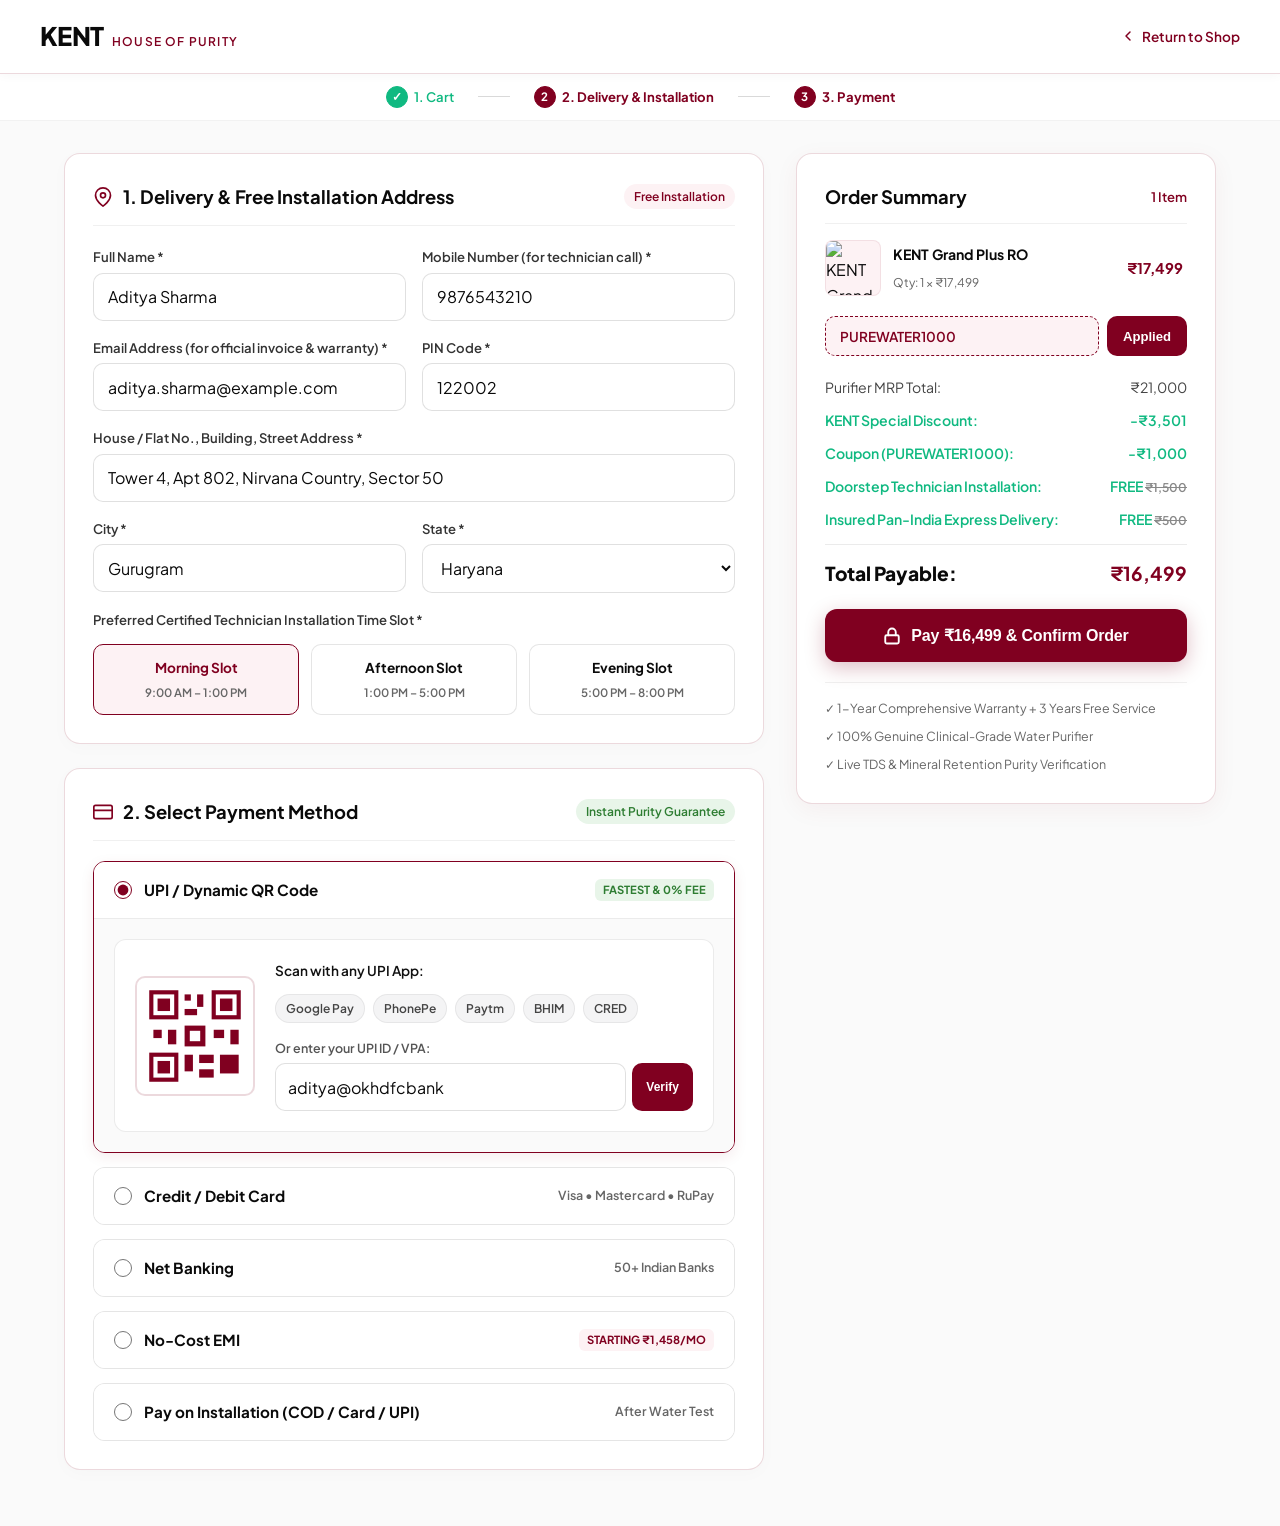
==== checkout.html @ 5897aca2 "feat: complete KENT water purifier storefront, booking flow, checkout, and documentation" ====
<!DOCTYPE html>
<html lang="en">

<head>
    <meta charset="UTF-8">
    <meta name="viewport" content="width=device-width, initial-scale=1.0">
    <title>Secure Checkout & Payment | KENT RO Water Purifiers</title>

    <!-- SEO & Metadata -->
    <meta name="description" content="Secure payment gateway for KENT RO Water Purifiers. Pay via UPI, Cards, Net Banking, EMI, or Pay on Installation.">

    <!-- Google Fonts Plus Jakarta Sans -->
    <link rel="preconnect" href="https://fonts.googleapis.com">
    <link rel="preconnect" href="https://fonts.gstatic.com" crossorigin>
    <link href="https://fonts.googleapis.com/css2?family=Plus+Jakarta+Sans:ital,wght@0,300;0,400;0,500;0,600;0,700;0,800;1,400;1,600&display=swap" rel="stylesheet">

    <link rel="stylesheet" href="styles.css">

    <style>
        /* ═══════════════════════════════════════════════════════════
           CHECKOUT & PAYMENT PAGE CUSTOM STYLES
           ═══════════════════════════════════════════════════════════ */
        :root {
            --burgundy: #800020;
            --burgundy-dark: #5A0017;
            --burgundy-light: #FDF2F4;
            --burgundy-border: rgba(128, 0, 32, 0.15);
            --bg-light: #FAFAFA;
            --text-main: #0A0A0A;
            --text-muted: #666666;
            --green: #10B981;
        }

        body.checkout-body {
            background-color: var(--bg-light);
            color: var(--text-main);
            font-family: 'Plus Jakarta Sans', sans-serif;
            margin: 0;
            padding: 0;
            min-height: 100vh;
            display: flex;
            flex-direction: column;
        }

        /* Top Checkout Header */
        .checkout-top-header {
            background: #FFFFFF;
            border-bottom: 1px solid var(--burgundy-border);
            padding: 1rem 1.5rem;
            position: sticky;
            top: 0;
            z-index: 100;
            box-shadow: 0 2px 10px rgba(0, 0, 0, 0.03);
        }

        .checkout-top-header-inner {
            max-width: 1200px;
            margin: 0 auto;
            display: flex;
            align-items: center;
            justify-content: space-between;
        }

        .checkout-brand-logo {
            display: flex;
            align-items: baseline;
            gap: 8px;
            text-decoration: none;
            color: var(--text-main);
        }

        .checkout-brand-logo strong {
            font-size: 1.6rem;
            font-weight: 800;
            letter-spacing: -0.02em;
            color: var(--text-main);
        }

        .checkout-brand-logo span {
            font-size: 0.75rem;
            font-weight: 600;
            text-transform: uppercase;
            letter-spacing: 0.1em;
            color: var(--burgundy);
        }

        .checkout-security-badge {
            display: flex;
            align-items: center;
            gap: 8px;
            font-size: 0.82rem;
            font-weight: 600;
            color: #2E7D32;
            background: #E8F5E9;
            padding: 6px 14px;
            border-radius: 999px;
            border: 1px solid rgba(46, 125, 50, 0.2);
        }

        .checkout-security-badge svg {
            stroke: #2E7D32;
        }

        .checkout-back-link {
            display: inline-flex;
            align-items: center;
            gap: 6px;
            font-size: 0.85rem;
            font-weight: 600;
            color: var(--burgundy);
            text-decoration: none;
            transition: color 0.2s ease;
        }

        .checkout-back-link:hover {
            text-decoration: underline;
            color: var(--burgundy-dark);
        }

        /* Stepper Progression */
        .checkout-stepper-bar {
            background: #FFFFFF;
            border-bottom: 1px solid rgba(0, 0, 0, 0.05);
            padding: 0.75rem 1.5rem;
        }

        .checkout-stepper-inner {
            max-width: 1200px;
            margin: 0 auto;
            display: flex;
            align-items: center;
            justify-content: center;
            gap: 1.5rem;
            font-size: 0.82rem;
            font-weight: 600;
        }

        .step-pill {
            display: flex;
            align-items: center;
            gap: 6px;
            color: var(--text-muted);
        }

        .step-pill.is-done {
            color: var(--green);
        }

        .step-pill.is-active {
            color: var(--burgundy);
            font-weight: 700;
        }

        .step-pill .step-circle {
            width: 22px;
            height: 22px;
            border-radius: 50%;
            display: inline-flex;
            align-items: center;
            justify-content: center;
            font-size: 0.72rem;
            border: 1.5px solid currentColor;
        }

        .step-pill.is-done .step-circle {
            background: var(--green);
            color: #FFFFFF;
            border-color: var(--green);
        }

        .step-pill.is-active .step-circle {
            background: var(--burgundy);
            color: #FFFFFF;
            border-color: var(--burgundy);
        }

        .step-divider {
            width: 32px;
            height: 1px;
            background: rgba(0, 0, 0, 0.15);
        }

        /* Main Container */
        .checkout-main {
            flex: 1;
            max-width: 1200px;
            margin: 2rem auto;
            padding: 0 1.5rem;
            width: 100%;
            box-sizing: border-box;
        }

        .checkout-layout-grid {
            display: grid;
            grid-template-columns: 1fr 420px;
            gap: 2rem;
            align-items: start;
        }

        /* Left Column Cards */
        .checkout-card {
            background: #FFFFFF;
            border: 1px solid var(--burgundy-border);
            border-radius: 16px;
            padding: 1.75rem;
            margin-bottom: 1.5rem;
            box-shadow: 0 4px 18px rgba(0, 0, 0, 0.02);
        }

        .checkout-card-header {
            display: flex;
            align-items: center;
            justify-content: space-between;
            margin-bottom: 1.25rem;
            padding-bottom: 0.85rem;
            border-bottom: 1px solid rgba(0, 0, 0, 0.06);
        }

        .checkout-card-header h2 {
            font-size: 1.15rem;
            font-weight: 700;
            color: var(--text-main);
            margin: 0;
            display: flex;
            align-items: center;
            gap: 10px;
        }

        .card-header-badge {
            font-size: 0.75rem;
            background: var(--burgundy-light);
            color: var(--burgundy);
            padding: 3px 10px;
            border-radius: 999px;
            font-weight: 600;
        }

        /* Form Inputs */
        .form-row {
            display: grid;
            grid-template-columns: 1fr 1fr;
            gap: 1rem;
            margin-bottom: 1rem;
        }

        .form-row--full {
            grid-template-columns: 1fr;
        }

        .form-group {
            display: flex;
            flex-direction: column;
            gap: 0.35rem;
        }

        .form-group label {
            font-size: 0.82rem;
            font-weight: 600;
            color: #333333;
        }

        .form-group .form-control,
        .form-control {
            width: 100%;
            min-height: 48px;
            padding: 0.75rem 0.9rem;
            border: 1.5px solid rgba(0, 0, 0, 0.12);
            border-radius: 10px;
            font-family: inherit;
            font-size: 16px !important;
            color: var(--text-main);
            background: #FFFFFF;
            box-sizing: border-box;
            transition: border-color 0.2s ease, box-shadow 0.2s ease, background-color 0.2s ease;
        }

        .form-control:focus {
            outline: none;
            border-color: var(--burgundy);
            box-shadow: 0 0 0 3px rgba(128, 0, 32, 0.1);
        }

        .form-control.is-invalid {
            border-color: #DC2626;
            background-color: #FEF2F2;
        }

        .form-control.is-invalid:focus {
            border-color: #DC2626;
            box-shadow: 0 0 0 3px rgba(220, 38, 38, 0.15);
        }

        .form-feedback {
            display: none;
            font-size: 0.8rem;
            color: #DC2626;
            margin-top: 0.35rem;
            font-weight: 500;
            line-height: 1.4;
        }

        .form-feedback.is-visible {
            display: block;
        }

        /* Installation Slot Picker */
        .slot-options {
            display: grid;
            grid-template-columns: repeat(3, 1fr);
            gap: 0.75rem;
            margin-top: 0.5rem;
        }

        .slot-label {
            border: 1.5px solid rgba(0, 0, 0, 0.1);
            border-radius: 10px;
            padding: 0.75rem 0.5rem;
            text-align: center;
            cursor: pointer;
            transition: all 0.2s ease;
            background: #FFFFFF;
        }

        .slot-label input[type="radio"] {
            display: none;
        }

        .slot-label strong {
            display: block;
            font-size: 0.85rem;
            color: var(--text-main);
            margin-bottom: 2px;
        }

        .slot-label span {
            font-size: 0.72rem;
            color: var(--text-muted);
        }

        .slot-label:has(input[type="radio"]:checked) {
            border-color: var(--burgundy);
            background: var(--burgundy-light);
        }

        .slot-label:has(input[type="radio"]:checked) strong {
            color: var(--burgundy);
        }

        /* Payment Method Tabs & Accordion */
        .payment-methods-list {
            display: flex;
            flex-direction: column;
            gap: 0.85rem;
        }

        .payment-option-card {
            border: 1.5px solid rgba(0, 0, 0, 0.1);
            border-radius: 12px;
            overflow: hidden;
            transition: all 0.25s ease;
            background: #FFFFFF;
        }

        .payment-option-header {
            display: flex;
            align-items: center;
            justify-content: space-between;
            padding: 1rem 1.25rem;
            cursor: pointer;
            background: #FFFFFF;
        }

        .payment-option-title-wrap {
            display: flex;
            align-items: center;
            gap: 12px;
        }

        .payment-option-title-wrap input[type="radio"] {
            accent-color: var(--burgundy);
            width: 18px;
            height: 18px;
            cursor: pointer;
        }

        .payment-option-name {
            font-size: 0.95rem;
            font-weight: 700;
            color: var(--text-main);
        }

        .payment-badge {
            font-size: 0.7rem;
            padding: 2px 8px;
            border-radius: 6px;
            font-weight: 700;
            text-transform: uppercase;
        }

        .payment-badge--popular {
            background: #E8F5E9;
            color: #2E7D32;
        }

        .payment-badge--fast {
            background: var(--burgundy-light);
            color: var(--burgundy);
        }

        .payment-option-body {
            display: none;
            padding: 1.25rem;
            border-top: 1px solid rgba(0, 0, 0, 0.06);
            background: #FAFAFA;
        }

        .payment-option-card.is-selected {
            border-color: var(--burgundy);
            box-shadow: 0 4px 14px rgba(128, 0, 32, 0.08);
        }

        .payment-option-card.is-selected .payment-option-body {
            display: block;
        }

        /* UPI Box inside Payment */
        .upi-qr-box {
            display: flex;
            gap: 1.25rem;
            align-items: center;
            background: #FFFFFF;
            border: 1px solid rgba(0, 0, 0, 0.08);
            border-radius: 12px;
            padding: 1.25rem;
        }

        .upi-qr-code {
            width: 120px;
            height: 120px;
            background: #FFFFFF;
            border: 2px solid var(--burgundy-border);
            border-radius: 10px;
            padding: 6px;
            box-sizing: border-box;
            display: flex;
            align-items: center;
            justify-content: center;
        }

        .upi-qr-code img {
            width: 100%;
            height: 100%;
            object-fit: contain;
        }

        .upi-details-wrap {
            flex: 1;
        }

        .upi-apps-row {
            display: flex;
            gap: 8px;
            margin-top: 0.75rem;
            flex-wrap: wrap;
        }

        .upi-app-pill {
            font-size: 0.75rem;
            padding: 4px 10px;
            border-radius: 999px;
            background: #F4F4F5;
            font-weight: 600;
            color: #444444;
            border: 1px solid rgba(0,0,0,0.06);
        }

        /* Bank Buttons */
        .bank-grid {
            display: grid;
            grid-template-columns: repeat(3, 1fr);
            gap: 0.75rem;
            margin-bottom: 1rem;
        }

        .bank-btn {
            border: 1.5px solid rgba(0, 0, 0, 0.1);
            background: #FFFFFF;
            padding: 0.65rem 0.5rem;
            border-radius: 10px;
            font-size: 0.8rem;
            font-weight: 600;
            color: #333333;
            cursor: pointer;
            text-align: center;
            transition: all 0.2s ease;
        }

        .bank-btn:hover, .bank-btn.is-active {
            border-color: var(--burgundy);
            color: var(--burgundy);
            background: var(--burgundy-light);
        }

        /* Right Column (Sticky Order Summary) */
        .checkout-sidebar {
            position: sticky;
            top: 5rem;
        }

        .summary-card {
            background: #FFFFFF;
            border: 1px solid var(--burgundy-border);
            border-radius: 16px;
            padding: 1.75rem;
            box-shadow: 0 6px 24px rgba(128, 0, 32, 0.05);
        }

        .summary-title {
            font-size: 1.15rem;
            font-weight: 700;
            margin: 0 0 1rem;
            padding-bottom: 0.75rem;
            border-bottom: 1px solid rgba(0, 0, 0, 0.06);
            display: flex;
            align-items: center;
            justify-content: space-between;
        }

        .summary-items-list {
            display: flex;
            flex-direction: column;
            gap: 1rem;
            max-height: 280px;
            overflow-y: auto;
            padding-right: 4px;
            margin-bottom: 1.25rem;
        }

        .summary-item {
            display: flex;
            gap: 12px;
            align-items: center;
        }

        .summary-item-img {
            width: 56px;
            height: 56px;
            border-radius: 8px;
            background: #FDF2F4;
            object-fit: contain;
            border: 1px solid rgba(128, 0, 32, 0.08);
            flex-shrink: 0;
        }

        .summary-item-info {
            flex: 1;
            min-width: 0;
        }

        .summary-item-info h4 {
            margin: 0 0 2px;
            font-size: 0.88rem;
            font-weight: 700;
            white-space: nowrap;
            overflow: hidden;
            text-overflow: ellipsis;
        }

        .summary-item-info span {
            font-size: 0.75rem;
            color: var(--text-muted);
        }

        .summary-item-price {
            font-size: 0.92rem;
            font-weight: 700;
            color: var(--burgundy);
            flex-shrink: 0;
        }

        /* Promo Box */
        .promo-box {
            display: flex;
            gap: 8px;
            margin-bottom: 1.25rem;
        }

        .promo-input {
            flex: 1;
            padding: 0.65rem 0.85rem;
            border: 1.5px dashed var(--burgundy);
            border-radius: 10px;
            font-family: inherit;
            font-size: 0.85rem;
            font-weight: 600;
            color: var(--burgundy);
            background: var(--burgundy-light);
            text-transform: uppercase;
        }

        .promo-btn {
            background: var(--burgundy);
            color: #FFFFFF;
            border: none;
            border-radius: 10px;
            padding: 0 1rem;
            font-size: 0.82rem;
            font-weight: 700;
            cursor: pointer;
            transition: background 0.2s ease;
        }

        .promo-btn:hover {
            background: var(--burgundy-dark);
        }

        /* Breakdown Table */
        .breakdown-row {
            display: flex;
            align-items: center;
            justify-content: space-between;
            font-size: 0.88rem;
            margin-bottom: 0.65rem;
            color: #444444;
        }

        .breakdown-row.is-green {
            color: var(--green);
            font-weight: 600;
        }

        .breakdown-row.is-total {
            border-top: 1.5px solid rgba(0, 0, 0, 0.08);
            padding-top: 0.85rem;
            margin-top: 0.85rem;
            font-size: 1.2rem;
            font-weight: 800;
            color: var(--text-main);
        }

        .breakdown-row.is-total strong {
            color: var(--burgundy);
        }

        /* Pay Now Big Button */
        .pay-now-btn {
            width: 100%;
            background: var(--burgundy);
            color: #FFFFFF;
            border: none;
            border-radius: 12px;
            padding: 1.05rem 1.5rem;
            font-size: 1rem;
            font-weight: 700;
            letter-spacing: -0.01em;
            cursor: pointer;
            transition: all 0.25s ease;
            box-shadow: 0 6px 20px rgba(128, 0, 32, 0.25);
            display: flex;
            align-items: center;
            justify-content: center;
            gap: 10px;
            margin-top: 1.25rem;
        }

        .pay-now-btn:hover {
            background: var(--burgundy-dark);
            transform: translateY(-2px);
            box-shadow: 0 8px 24px rgba(128, 0, 32, 0.35);
        }

        .pay-now-btn:active {
            transform: translateY(0);
        }

        .summary-trust-perks {
            margin-top: 1.25rem;
            padding-top: 1rem;
            border-top: 1px solid rgba(0, 0, 0, 0.06);
            display: flex;
            flex-direction: column;
            gap: 0.5rem;
            font-size: 0.78rem;
            color: var(--text-muted);
        }

        .summary-trust-perks span {
            display: flex;
            align-items: center;
            gap: 6px;
        }

        /* Order Success Modal */
        .success-overlay {
            position: fixed;
            inset: 0;
            background: rgba(0, 0, 0, 0.65);
            backdrop-filter: blur(8px);
            z-index: 1000;
            display: none;
            align-items: center;
            justify-content: center;
            padding: 1.5rem;
            box-sizing: border-box;
        }

        .success-modal {
            background: #FFFFFF;
            border-radius: 20px;
            max-width: 560px;
            width: 100%;
            padding: 2.5rem 2rem;
            text-align: center;
            box-shadow: 0 20px 60px rgba(0, 0, 0, 0.25);
            position: relative;
            animation: modalPop 0.35s cubic-bezier(0.16, 1, 0.3, 1) forwards;
        }

        @keyframes modalPop {
            0% { transform: scale(0.9); opacity: 0; }
            100% { transform: scale(1); opacity: 1; }
        }

        .success-icon-wrap {
            width: 72px;
            height: 72px;
            border-radius: 50%;
            background: #E8F5E9;
            color: #2E7D32;
            display: inline-flex;
            align-items: center;
            justify-content: center;
            margin-bottom: 1.25rem;
        }

        .success-title {
            font-size: 1.5rem;
            font-weight: 800;
            color: var(--text-main);
            margin: 0 0 0.5rem;
        }

        .success-order-id {
            display: inline-block;
            font-size: 0.85rem;
            font-weight: 700;
            color: var(--burgundy);
            background: var(--burgundy-light);
            padding: 4px 12px;
            border-radius: 999px;
            margin-bottom: 1rem;
        }

        .success-copy {
            font-size: 0.9rem;
            line-height: 1.6;
            color: var(--text-muted);
            margin: 0 0 1.5rem;
        }

        .success-timeline {
            background: #FAFAFA;
            border: 1px solid rgba(0, 0, 0, 0.06);
            border-radius: 12px;
            padding: 1rem 1.25rem;
            text-align: left;
            margin-bottom: 1.5rem;
            display: flex;
            flex-direction: column;
            gap: 0.75rem;
        }

        .timeline-item {
            display: flex;
            gap: 10px;
            font-size: 0.82rem;
        }

        .timeline-dot {
            width: 8px;
            height: 8px;
            border-radius: 50%;
            background: var(--burgundy);
            margin-top: 5px;
            flex-shrink: 0;
        }

        .success-actions {
            display: flex;
            gap: 1rem;
            justify-content: center;
        }

        .success-btn {
            padding: 0.85rem 1.5rem;
            border-radius: 10px;
            font-weight: 700;
            font-size: 0.88rem;
            cursor: pointer;
            text-decoration: none;
            transition: all 0.2s ease;
        }

        .success-btn--primary {
            background: var(--burgundy);
            color: #FFFFFF;
            border: none;
        }

        .success-btn--primary:hover {
            background: var(--burgundy-dark);
        }

        .success-btn--secondary {
            background: #FFFFFF;
            color: var(--text-main);
            border: 1.5px solid rgba(0, 0, 0, 0.12);
        }

        .success-btn--secondary:hover {
            background: #F4F4F5;
        }

        @media (max-width: 900px) {
            .checkout-layout-grid {
                grid-template-columns: 1fr;
            }
            .checkout-sidebar {
                position: static;
            }
        }

        @media (max-width: 600px) {
            .form-row {
                grid-template-columns: 1fr;
            }
            .slot-options {
                grid-template-columns: 1fr;
            }
            .bank-grid {
                grid-template-columns: repeat(2, 1fr);
            }
            .upi-qr-box {
                flex-direction: column;
                text-align: center;
            }
            .checkout-stepper-inner {
                gap: 0.75rem;
            }
            .step-divider {
                width: 14px;
            }
        }
    </style>
</head>

<body class="checkout-body">

    <!-- Top Secure Header -->
    <header class="checkout-top-header">
        <div class="checkout-top-header-inner">
            <a href="index.html" class="checkout-brand-logo" aria-label="Return to KENT home">
                <strong>KENT</strong>
                <span>House of Purity</span>
            </a>

            <div class="">
        
            
                
                
            </div>

            <a href="index.html" class="checkout-back-link">
                <svg viewBox="0 0 24 24" width="16" height="16" fill="none" stroke="currentColor" stroke-width="2.2" stroke-linecap="round" stroke-linejoin="round" aria-hidden="true">
                    <polyline points="15 18 9 12 15 6"></polyline>
                </svg>
                <span>Return to Shop</span>
            </a>
        </div>
    </header>

    <!-- Stepper Progression Bar -->
    <div class="checkout-stepper-bar">
        <div class="checkout-stepper-inner">
            <div class="step-pill is-done">
                <span class="step-circle">✓</span>
                <span>1. Cart</span>
            </div>
            <div class="step-divider"></div>
            <div class="step-pill is-active">
                <span class="step-circle">2</span>
                <span>2. Delivery & Installation</span>
            </div>
            <div class="step-divider"></div>
            <div class="step-pill is-active">
                <span class="step-circle">3</span>
                <span>3. Payment</span>
            </div>
        </div>
    </div>

    <!-- Main Checkout Section -->
    <main class="checkout-main">
        <form id="checkoutForm" onsubmit="event.preventDefault(); processCheckoutPayment();">
            <div class="checkout-layout-grid">

                <!-- Left Column: Delivery Details & Payment Selection -->
                <div class="checkout-left-col">

                    <!-- Section 1: Delivery & Certified Technician Installation -->
                    <section class="checkout-card">
                        <div class="checkout-card-header">
                            <h2>
                                <svg viewBox="0 0 24 24" width="20" height="20" fill="none" stroke="#800020" stroke-width="2" stroke-linecap="round" stroke-linejoin="round" aria-hidden="true">
                                    <path d="M21 10c0 7-9 13-9 13s-9-6-9-13a9 9 0 0 1 18 0z"></path>
                                    <circle cx="12" cy="10" r="3"></circle>
                                </svg>
                                <span>1. Delivery & Free Installation Address</span>
                            </h2>
                            <span class="card-header-badge">Free Installation</span>
                        </div>

                        <div class="form-row">
                            <div class="form-group">
                                <label for="fullName">Full Name *</label>
                                <input type="text" id="fullName" class="form-control" placeholder="e.g. Dr. Harish Mehta" required value="Aditya Sharma">
                            </div>
                            <div class="form-group">
                                <label for="phone">Mobile Number (for technician call) *</label>
                                <input 
                                    type="tel" 
                                    id="phone" 
                                    name="phone"
                                    class="form-control" 
                                    placeholder="10-digit mobile number" 
                                    required 
                                    value="9876543210" 
                                    pattern="[6-9][0-9]{9}"
                                    maxlength="10"
                                    inputmode="numeric"
                                    autocomplete="tel-national"
                                    aria-describedby="phoneFeedback"
                                >
                                <div id="phoneFeedback" class="form-feedback" role="alert" aria-live="polite"></div>
                            </div>
                        </div>

                        <div class="form-row">
                            <div class="form-group">
                                <label for="email">Email Address (for official invoice & warranty) *</label>
                                <input type="email" id="email" class="form-control" placeholder="name@example.com" required value="aditya.sharma@example.com">
                            </div>
                            <div class="form-group">
                                <label for="pincode">PIN Code *</label>
                                <input type="text" id="pincode" class="form-control" placeholder="e.g. 110001" required value="122002" pattern="[0-9]{6}">
                            </div>
                        </div>

                        <div class="form-row form-row--full">
                            <div class="form-group">
                                <label for="address">House / Flat No., Building, Street Address *</label>
                                <input type="text" id="address" class="form-control" placeholder="Apartment / Villa, Street, Locality" required value="Tower 4, Apt 802, Nirvana Country, Sector 50">
                            </div>
                        </div>

                        <div class="form-row">
                            <div class="form-group">
                                <label for="city">City *</label>
                                <input type="text" id="city" class="form-control" placeholder="e.g. Gurugram" required value="Gurugram">
                            </div>
                            <div class="form-group">
                                <label for="state">State *</label>
                                <select id="state" class="form-control" required>
                                    <option value="Haryana" selected>Haryana</option>
                                    <option value="Delhi">Delhi NCR</option>
                                    <option value="Maharashtra">Maharashtra</option>
                                    <option value="Karnataka">Karnataka</option>
                                    <option value="Tamil Nadu">Tamil Nadu</option>
                                    <option value="Uttar Pradesh">Uttar Pradesh</option>
                                    <option value="Telangana">Telangana</option>
                                    <option value="West Bengal">West Bengal</option>
                                    <option value="Gujarat">Gujarat</option>
                                </select>
                            </div>
                        </div>

                        <div class="form-group" style="margin-top: 0.5rem;">
                            <label>Preferred Certified Technician Installation Time Slot *</label>
                            <div class="slot-options">
                                <label class="slot-label">
                                    <input type="radio" name="installSlot" value="morning" checked>
                                    <strong>Morning Slot</strong>
                                    <span>9:00 AM – 1:00 PM</span>
                                </label>
                                <label class="slot-label">
                                    <input type="radio" name="installSlot" value="afternoon">
                                    <strong>Afternoon Slot</strong>
                                    <span>1:00 PM – 5:00 PM</span>
                                </label>
                                <label class="slot-label">
                                    <input type="radio" name="installSlot" value="evening">
                                    <strong>Evening Slot</strong>
                                    <span>5:00 PM – 8:00 PM</span>
                                </label>
                            </div>
                        </div>
                    </section>

                    <!-- Section 2: Choose Payment Method -->
                    <section class="checkout-card">
                        <div class="checkout-card-header">
                            <h2>
                                <svg viewBox="0 0 24 24" width="20" height="20" fill="none" stroke="#800020" stroke-width="2" stroke-linecap="round" stroke-linejoin="round" aria-hidden="true">
                                    <rect x="1" y="4" width="22" height="16" rx="2" ry="2"></rect>
                                    <line x1="1" y1="10" x2="23" y2="10"></line>
                                </svg>
                                <span>2. Select Payment Method</span>
                            </h2>
                            <span class="card-header-badge" style="background:#E8F5E9; color:#2E7D32;">Instant Purity Guarantee</span>
                        </div>

                        <div class="payment-methods-list" id="paymentMethodsList">

                            <!-- Option 1: UPI / QR Code -->
                            <div class="payment-option-card is-selected" data-method="upi">
                                <div class="payment-option-header" onclick="selectPaymentMethod('upi')">
                                    <div class="payment-option-title-wrap">
                                        <input type="radio" name="paymentMethod" id="pm_upi" value="upi" checked>
                                        <label for="pm_upi" class="payment-option-name" style="cursor:pointer;">UPI / Dynamic QR Code</label>
                                    </div>
                                    <span class="payment-badge payment-badge--popular">Fastest &amp; 0% Fee</span>
                                </div>
                                <div class="payment-option-body">
                                    <div class="upi-qr-box">
                                        <div class="upi-qr-code">
                                            <!-- SVG Simulated QR Code -->
                                            <svg viewBox="0 0 100 100" width="100%" height="100%">
                                                <rect width="100" height="100" fill="#FFFFFF"/>
                                                <rect x="6" y="6" width="28" height="28" fill="#800020"/>
                                                <rect x="10" y="10" width="20" height="20" fill="#FFFFFF"/>
                                                <rect x="14" y="14" width="12" height="12" fill="#800020"/>
                                                <rect x="66" y="6" width="28" height="28" fill="#800020"/>
                                                <rect x="70" y="10" width="20" height="20" fill="#FFFFFF"/>
                                                <rect x="74" y="14" width="12" height="12" fill="#800020"/>
                                                <rect x="6" y="66" width="28" height="28" fill="#800020"/>
                                                <rect x="10" y="70" width="20" height="20" fill="#FFFFFF"/>
                                                <rect x="14" y="74" width="12" height="12" fill="#800020"/>
                                                <!-- QR pattern elements -->
                                                <rect x="40" y="10" width="6" height="6" fill="#800020"/>
                                                <rect x="52" y="10" width="6" height="12" fill="#800020"/>
                                                <rect x="40" y="24" width="12" height="6" fill="#800020"/>
                                                <rect x="10" y="44" width="8" height="8" fill="#800020"/>
                                                <rect x="24" y="44" width="8" height="14" fill="#800020"/>
                                                <rect x="40" y="40" width="20" height="20" fill="#800020"/>
                                                <rect x="45" y="45" width="10" height="10" fill="#FFFFFF"/>
                                                <rect x="68" y="44" width="10" height="8" fill="#800020"/>
                                                <rect x="84" y="44" width="8" height="14" fill="#800020"/>
                                                <rect x="40" y="68" width="8" height="16" fill="#800020"/>
                                                <rect x="54" y="68" width="14" height="8" fill="#800020"/>
                                                <rect x="54" y="82" width="14" height="8" fill="#800020"/>
                                                <rect x="74" y="68" width="18" height="18" fill="#800020"/>
                                            </svg>
                                        </div>
                                        <div class="upi-details-wrap">
                                            <p style="margin:0 0 6px; font-size:0.85rem; font-weight:600; color:#111;">Scan with any UPI App:</p>
                                            <div class="upi-apps-row">
                                                <span class="upi-app-pill">Google Pay</span>
                                                <span class="upi-app-pill">PhonePe</span>
                                                <span class="upi-app-pill">Paytm</span>
                                                <span class="upi-app-pill">BHIM</span>
                                                <span class="upi-app-pill">CRED</span>
                                            </div>
                                            <div style="margin-top: 1rem;">
                                                <label for="upiIdInput" style="font-size:0.78rem; font-weight:600; color:#555; display:block; margin-bottom:4px;">Or enter your UPI ID / VPA:</label>
                                                <div style="display:flex; gap:6px;">
                                                    <input type="text" id="upiIdInput" class="form-control" style="padding:0.5rem 0.75rem; font-size:0.85rem;" placeholder="e.g. mobile@okhdfcbank" value="aditya@okhdfcbank">
                                                    <button type="button" class="promo-btn" style="padding:0 14px; font-size:0.75rem;" onclick="showToast('UPI ID Verified!')">Verify</button>
                                                </div>
                                            </div>
                                        </div>
                                    </div>
                                </div>
                            </div>

                            <!-- Option 2: Credit / Debit Card -->
                            <div class="payment-option-card" data-method="card">
                                <div class="payment-option-header" onclick="selectPaymentMethod('card')">
                                    <div class="payment-option-title-wrap">
                                        <input type="radio" name="paymentMethod" id="pm_card" value="card">
                                        <label for="pm_card" class="payment-option-name" style="cursor:pointer;">Credit / Debit Card</label>
                                    </div>
                                    <span style="font-size:0.78rem; color:#666; font-weight:600;">Visa • Mastercard • RuPay</span>
                                </div>
                                <div class="payment-option-body">
                                    <div class="form-row form-row--full" style="margin-bottom:0.75rem;">
                                        <div class="form-group">
                                            <label for="cardNumber">Card Number</label>
                                            <input type="text" id="cardNumber" class="form-control" placeholder="4532 •••• •••• 8920" maxlength="19" value="4532 8901 2345 8920">
                                        </div>
                                    </div>
                                    <div class="form-row" style="margin-bottom:0.75rem;">
                                        <div class="form-group">
                                            <label for="cardExpiry">Valid Thru (MM/YY)</label>
                                            <input type="text" id="cardExpiry" class="form-control" placeholder="MM/YY" maxlength="5" value="08/29">
                                        </div>
                                        <div class="form-group">
                                            <label for="cardCvv">CVV / CVC</label>
                                            <input type="password" id="cardCvv" class="form-control" placeholder="•••" maxlength="4" value="842">
                                        </div>
                                    </div>
                                    <div class="form-row form-row--full" style="margin-bottom:0;">
                                        <div class="form-group">
                                            <label for="cardHolder">Name on Card</label>
                                            <input type="text" id="cardHolder" class="form-control" placeholder="Cardholder's full name" value="ADITYA SHARMA">
                                        </div>
                                    </div>
                                </div>
                            </div>

                            <!-- Option 3: Net Banking -->
                            <div class="payment-option-card" data-method="netbanking">
                                <div class="payment-option-header" onclick="selectPaymentMethod('netbanking')">
                                    <div class="payment-option-title-wrap">
                                        <input type="radio" name="paymentMethod" id="pm_nb" value="netbanking">
                                        <label for="pm_nb" class="payment-option-name" style="cursor:pointer;">Net Banking</label>
                                    </div>
                                    <span style="font-size:0.78rem; color:#666; font-weight:600;">50+ Indian Banks</span>
                                </div>
                                <div class="payment-option-body">
                                    <p style="font-size:0.8rem; color:#555; margin:0 0 8px;">Select popular bank:</p>
                                    <div class="bank-grid">
                                        <button type="button" class="bank-btn is-active">HDFC Bank</button>
                                        <button type="button" class="bank-btn">ICICI Bank</button>
                                        <button type="button" class="bank-btn">SBI</button>
                                        <button type="button" class="bank-btn">Axis Bank</button>
                                        <button type="button" class="bank-btn">Kotak Bank</button>
                                        <button type="button" class="bank-btn">PNB</button>
                                    </div>
                                    <select class="form-control" style="font-size:0.85rem;">
                                        <option value="">Or choose from all other banks...</option>
                                        <option value="bob">Bank of Baroda</option>
                                        <option value="canara">Canara Bank</option>
                                        <option value="indusind">IndusInd Bank</option>
                                        <option value="idfc">IDFC First Bank</option>
                                        <option value="yes">Yes Bank</option>
                                    </select>
                                </div>
                            </div>

                            <!-- Option 4: No-Cost EMI -->
                            <div class="payment-option-card" data-method="emi">
                                <div class="payment-option-header" onclick="selectPaymentMethod('emi')">
                                    <div class="payment-option-title-wrap">
                                        <input type="radio" name="paymentMethod" id="pm_emi" value="emi">
                                        <label for="pm_emi" class="payment-option-name" style="cursor:pointer;">No-Cost EMI</label>
                                    </div>
                                    <span class="payment-badge payment-badge--fast">Starting ₹1,458/mo</span>
                                </div>
                                <div class="payment-option-body">
                                    <p style="font-size:0.82rem; color:#555; margin:0 0 10px;">Select your preferred installment plan (0% Interest):</p>
                                    <div style="display:flex; flex-direction:column; gap:6px;">
                                        <label style="display:flex; align-items:center; justify-content:space-between; background:#fff; padding:8px 12px; border-radius:8px; border:1px solid #ddd; font-size:0.84rem; cursor:pointer;">
                                            <span><input type="radio" name="emiPlan" checked> <strong>₹5,833 / mo</strong> for 3 months</span>
                                            <span style="color:#2E7D32; font-weight:700;">Zero Interest</span>
                                        </label>
                                        <label style="display:flex; align-items:center; justify-content:space-between; background:#fff; padding:8px 12px; border-radius:8px; border:1px solid #ddd; font-size:0.84rem; cursor:pointer;">
                                            <span><input type="radio" name="emiPlan"> <strong>₹2,916 / mo</strong> for 6 months</span>
                                            <span style="color:#2E7D32; font-weight:700;">Zero Interest</span>
                                        </label>
                                        <label style="display:flex; align-items:center; justify-content:space-between; background:#fff; padding:8px 12px; border-radius:8px; border:1px solid #ddd; font-size:0.84rem; cursor:pointer;">
                                            <span><input type="radio" name="emiPlan"> <strong>₹1,458 / mo</strong> for 12 months</span>
                                            <span style="color:#2E7D32; font-weight:700;">Zero Interest</span>
                                        </label>
                                    </div>
                                </div>
                            </div>

                            <!-- Option 5: Cash / Pay on Installation -->
                            <div class="payment-option-card" data-method="cod">
                                <div class="payment-option-header" onclick="selectPaymentMethod('cod')">
                                    <div class="payment-option-title-wrap">
                                        <input type="radio" name="paymentMethod" id="pm_cod" value="cod">
                                        <label for="pm_cod" class="payment-option-name" style="cursor:pointer;">Pay on Installation (COD / Card / UPI)</label>
                                    </div>
                                    <span style="font-size:0.78rem; color:#666; font-weight:600;">After Water Test</span>
                                </div>
                                <div class="payment-option-body">
                                    <p style="font-size:0.84rem; line-height:1.6; color:#444; margin:0;">
                                        Pay via <strong>UPI, Card, or Cash</strong> directly to the verified KENT certified technician after your water purifier is completely installed, tested, and pure mineral water TDS levels are verified in front of you.
                                    </p>
                                </div>
                            </div>

                        </div>
                    </section>
                </div>

                <!-- Right Column: Sticky Order Summary & Pay Action -->
                <aside class="checkout-sidebar">
                    <div class="summary-card">
                        <div class="summary-title">
                            <span>Order Summary</span>
                            <span id="summaryItemCount" style="font-size:0.82rem; font-weight:600; color:var(--burgundy);">1 Item</span>
                        </div>

                        <!-- Product Items List -->
                        <div class="summary-items-list" id="checkoutItemsList">
                            <!-- Populated dynamically via JS -->
                        </div>

                        <!-- Promotional Code Box -->
                        <div class="promo-box">
                            <input type="text" class="promo-input" id="promoInput" value="PUREWATER1000" readonly>
                            <button type="button" class="promo-btn" onclick="showToast('Promotional ₹1,000 Discount Applied!')">Applied</button>
                        </div>

                        <!-- Pricing Breakdown -->
                        <div class="breakdown-row">
                            <span>Purifier MRP Total:</span>
                            <span id="breakdownMrp">₹21,000</span>
                        </div>
                        <div class="breakdown-row is-green">
                            <span>KENT Special Discount:</span>
                            <span id="breakdownDiscount">-₹3,501</span>
                        </div>
                        <div class="breakdown-row is-green">
                            <span>Coupon (PUREWATER1000):</span>
                            <span>-₹1,000</span>
                        </div>
                        <div class="breakdown-row is-green">
                            <span>Doorstep Technician Installation:</span>
                            <span>FREE <del style="color:#888; font-size:0.75rem;">₹1,500</del></span>
                        </div>
                        <div class="breakdown-row is-green">
                            <span>Insured Pan-India Express Delivery:</span>
                            <span>FREE <del style="color:#888; font-size:0.75rem;">₹500</del></span>
                        </div>

                        <!-- Total Payable Row -->
                        <div class="breakdown-row is-total">
                            <span>Total Payable:</span>
                            <strong id="breakdownTotal">₹16,499</strong>
                        </div>

                        <!-- Big Pay Now CTA -->
                        <button type="submit" class="pay-now-btn" id="payNowBtn">
                            <svg viewBox="0 0 24 24" width="18" height="18" fill="none" stroke="currentColor" stroke-width="2.5" stroke-linecap="round" stroke-linejoin="round" aria-hidden="true">
                                <rect x="3" y="11" width="18" height="11" rx="2" ry="2"></rect>
                                <path d="M7 11V7a5 5 0 0 1 10 0v4"></path>
                            </svg>
                            <span id="payBtnText">Pay ₹16,499 &amp; Confirm Order</span>
                        </button>

                        <!-- Trust Perks -->
                        <div class="summary-trust-perks">
                            <span>✓ 1-Year Comprehensive Warranty + 3 Years Free Service</span>
                            <span>✓ 100% Genuine Clinical-Grade Water Purifier</span>
                            <span>✓ Live TDS &amp; Mineral Retention Purity Verification</span>
                        </div>
                    </div>
                </aside>

            </div>
        </form>
    </main>

    <!-- Payment Processing / Order Success Modal Overlay -->
    <div class="success-overlay" id="successOverlay" role="dialog" aria-modal="true">
        <div class="success-modal">
            <div class="success-icon-wrap">
                <svg viewBox="0 0 24 24" width="38" height="38" fill="none" stroke="currentColor" stroke-width="3" stroke-linecap="round" stroke-linejoin="round" aria-hidden="true">
                    <polyline points="20 6 9 17 4 12"></polyline>
                </svg>
            </div>
            <h2 class="success-title">Order Confirmed &amp; Payment Successful!</h2>
            <span class="success-order-id" id="confirmedOrderId">Order #KENT-2026-84920</span>
            <p class="success-copy">
                Thank you, <strong id="confirmedUserName">Aditya Sharma</strong>! Your payment has been received and verified. An official SMS and tax invoice have been dispatched to your mobile and email.
            </p>

            <div class="success-timeline">
                <div class="timeline-item">
                    <span class="timeline-dot"></span>
                    <div>
                        <strong>Dispatched from KENT Warehouse:</strong>
                        <span style="color:#666; display:block;">Insured express delivery within 24 hours.</span>
                    </div>
                </div>
                <div class="timeline-item">
                    <span class="timeline-dot"></span>
                    <div>
                        <strong>Certified Installation Appointment:</strong>
                        <span style="color:#666; display:block;" id="confirmedSlotText">Scheduled for Tomorrow • Morning Slot (9:00 AM – 1:00 PM).</span>
                    </div>
                </div>
                <div class="timeline-item">
                    <span class="timeline-dot"></span>
                    <div>
                        <strong>Complimentary TDS Purity Testing:</strong>
                        <span style="color:#666; display:block;">Certified technician will test your source water and pure water live.</span>
                    </div>
                </div>
            </div>

            <div class="success-actions">
                <button type="button" class="success-btn success-btn--primary" onclick="window.print()">
                    Download Tax Invoice (PDF)
                </button>
                <a href="index.html" class="success-btn success-btn--secondary">
                    Back to Store
                </a>
            </div>
        </div>
    </div>

    <!-- Toast Notification Element -->
    <div id="checkoutToast" style="position:fixed; bottom:24px; left:50%; transform:translateX(-50%) translateY(100px); background:#800020; color:#fff; padding:12px 24px; border-radius:999px; font-size:0.88rem; font-weight:600; box-shadow:0 6px 20px rgba(0,0,0,0.25); z-index:9999; transition:all 0.3s cubic-bezier(0.16,1,0.3,1); opacity:0; pointer-events:none;">
    </div>

    <!-- Client-side Logic Script -->
    <script>
        // Catalog Database
        const PRODUCTS = [
            {
                slug: "kent-grand-plus",
                name: "KENT Grand Plus RO",
                price: 17499,
                mrp: 21000,
                image: "https://www.kent.co.in/cdn/shop/files/Grand-IoT-400.png"
            },
            {
                slug: "kent-supreme-plus",
                name: "KENT Supreme Plus RO",
                price: 19499,
                mrp: 23500,
                image: "images/kent-supreme-plus.webp"
            },
            {
                slug: "kent-pearl-plus",
                name: "KENT Pearl Plus RO",
                price: 18499,
                mrp: 22000,
                image: "images/kent-pearl-left.webp"
            },
            {
                slug: "kent-sterling-plus",
                name: "KENT Sterling Plus",
                price: 21999,
                mrp: 26000,
                image: "https://www.kent.co.in/cdn/shop/files/kent-sterling-iot-1.webp"
            },
            {
                slug: "kent-maxx-alkaline",
                name: "KENT Maxx Alkaline",
                price: 14999,
                mrp: 18000,
                image: "https://www.kent.co.in/cdn/shop/files/Maxx-Alkaline.png"
            },
            {
                slug: "kent-grand-star",
                name: "KENT Grand Star RO",
                price: 20499,
                mrp: 24500,
                image: "https://www.kent.co.in/cdn/shop/files/kent-new-grand-info-1.webp"
            }
        ];

        const productMap = new Map(PRODUCTS.map(p => [p.slug, p]));

        // Read Cart from localStorage or default to top model
        let cart = [];
        try {
            const raw = localStorage.getItem('kent_cart');
            if (raw) cart = JSON.parse(raw);
        } catch (e) {}

        if (!cart || cart.length === 0) {
            cart = [{ slug: "kent-grand-plus", qty: 1 }];
        }

        // Render Order Summary
        function renderCheckoutSummary() {
            const listEl = document.getElementById('checkoutItemsList');
            const countEl = document.getElementById('summaryItemCount');
            const mrpEl = document.getElementById('breakdownMrp');
            const discountEl = document.getElementById('breakdownDiscount');
            const totalEl = document.getElementById('breakdownTotal');
            const payBtnText = document.getElementById('payBtnText');

            let totalQty = 0;
            let subtotalMrp = 0;
            let subtotalPrice = 0;

            listEl.innerHTML = cart.map(item => {
                const p = productMap.get(item.slug) || PRODUCTS[0];
                totalQty += item.qty;
                subtotalMrp += p.mrp * item.qty;
                subtotalPrice += p.price * item.qty;

                return `
                    <div class="summary-item">
                        <img src="${p.image}" alt="${p.name}" class="summary-item-img">
                        <div class="summary-item-info">
                            <h4>${p.name}</h4>
                            <span>Qty: ${item.qty} × ₹${p.price.toLocaleString('en-IN')}</span>
                        </div>
                        <div class="summary-item-price">
                            ₹${(p.price * item.qty).toLocaleString('en-IN')}
                        </div>
                    </div>
                `;
            }).join('');

            const couponDiscount = 1000;
            const specialDiscount = subtotalMrp - subtotalPrice;
            const finalPayable = Math.max(0, subtotalPrice - couponDiscount);

            countEl.textContent = `${totalQty} Item${totalQty > 1 ? 's' : ''}`;
            mrpEl.textContent = `₹${subtotalMrp.toLocaleString('en-IN')}`;
            discountEl.textContent = `-₹${specialDiscount.toLocaleString('en-IN')}`;
            totalEl.textContent = `₹${finalPayable.toLocaleString('en-IN')}`;
            payBtnText.textContent = `Pay ₹${finalPayable.toLocaleString('en-IN')} & Confirm Order`;
        }

        // Switch Payment Tabs
        function selectPaymentMethod(method) {
            document.querySelectorAll('.payment-option-card').forEach(card => {
                if (card.dataset.method === method) {
                    card.classList.add('is-selected');
                    const radio = card.querySelector('input[type="radio"]');
                    if (radio) radio.checked = true;
                } else {
                    card.classList.remove('is-selected');
                }
            });
        }

        // Toast Helper
        function showToast(msg) {
            const t = document.getElementById('checkoutToast');
            if (!t) return;
            t.textContent = msg;
            t.style.opacity = '1';
            t.style.transform = 'translateX(-50%) translateY(0)';
            clearTimeout(window.__toastTimer);
            window.__toastTimer = setTimeout(() => {
                t.style.opacity = '0';
                t.style.transform = 'translateX(-50%) translateY(100px)';
            }, 3000);
        }

        // Process Payment and Display Order Success
        function processCheckoutPayment() {
            // Phone validation check
            const phoneInput = document.getElementById('phone');
            const phoneFeedback = document.getElementById('phoneFeedback');
            if (phoneInput) {
                const phoneDigits = phoneInput.value.trim().replace(/\D/g, '');
                if (phoneDigits.length !== 10) {
                    if (phoneFeedback) {
                        phoneFeedback.textContent = phoneDigits.length === 0
                            ? 'Please enter your 10-digit mobile number'
                            : `Please enter a complete 10-digit mobile number (${phoneDigits.length}/10 digits entered)`;
                        phoneFeedback.classList.add('is-visible');
                    }
                    phoneInput.classList.add('is-invalid');
                    phoneInput.focus();
                    phoneInput.scrollIntoView({ behavior: 'smooth', block: 'center' });
                    return;
                }
                if (!/^[6-9]\d{9}$/.test(phoneDigits)) {
                    if (phoneFeedback) {
                        phoneFeedback.textContent = 'Please enter a valid Indian mobile number starting with 6, 7, 8, or 9';
                        phoneFeedback.classList.add('is-visible');
                    }
                    phoneInput.classList.add('is-invalid');
                    phoneInput.focus();
                    phoneInput.scrollIntoView({ behavior: 'smooth', block: 'center' });
                    return;
                }
            }

            const payBtn = document.getElementById('payNowBtn');
            const originalContent = payBtn.innerHTML;

            // Loading state
            payBtn.disabled = true;
            payBtn.innerHTML = `
                <svg viewBox="0 0 24 24" width="20" height="20" stroke="currentColor" stroke-width="2.5" fill="none" style="animation: spin 1s linear infinite;">
                    <circle cx="12" cy="12" r="10" stroke-opacity="0.25"></circle>
                    <path d="M12 2a10 10 0 0 1 10 10" stroke-linecap="round"></path>
                </svg>
                <span>Processing Payment Securely...</span>
            `;

            const style = document.createElement('style');
            style.innerHTML = `@keyframes spin { 100% { transform: rotate(360deg); } }`;
            document.head.appendChild(style);

            setTimeout(() => {
                // Populate Confirmation details
                const name = document.getElementById('fullName').value || 'Valued Customer';
                document.getElementById('confirmedUserName').textContent = name;
                
                const randomId = Math.floor(10000 + Math.random() * 90000);
                document.getElementById('confirmedOrderId').textContent = `Order #KENT-2026-${randomId}`;

                const selectedSlot = document.querySelector('input[name="installSlot"]:checked')?.value || 'morning';
                const slotMap = {
                    morning: 'Morning Slot (9:00 AM – 1:00 PM)',
                    afternoon: 'Afternoon Slot (1:00 PM – 5:00 PM)',
                    evening: 'Evening Slot (5:00 PM – 8:00 PM)'
                };
                document.getElementById('confirmedSlotText').textContent = `Scheduled for Tomorrow • ${slotMap[selectedSlot]}`;

                // Clear cart in storage
                try {
                    localStorage.setItem('kent_cart', JSON.stringify([]));
                } catch (e) {}

                // Show Success Overlay
                document.getElementById('successOverlay').style.display = 'flex';
                payBtn.innerHTML = originalContent;
                payBtn.disabled = false;
            }, 1200);
        }

        // Strict 10-Digit Phone Input Enforcement (Typing, Input, and Paste)
        function setupPhoneInputEnforcement() {
            const phoneInput = document.getElementById('phone');
            const feedback = document.getElementById('phoneFeedback');
            if (!phoneInput) return;

            // Pure sanitization helper: extracts digits, intelligently strips +91/0 prefix if user pastes, and hard-clamps to 10 digits
            function sanitizePhoneValue(val) {
                if (!val) return '';
                let digits = String(val).replace(/\D/g, '');
                
                // If user pasted a +91 number (12 digits starting with 91) or 0-prefixed number (11 digits starting with 0), extract mobile number
                if (digits.length === 12 && digits.startsWith('91')) {
                    digits = digits.slice(2);
                } else if (digits.length === 11 && digits.startsWith('0')) {
                    digits = digits.slice(1);
                }
                
                // Hard cap: at most 10 numeric digits
                return digits.slice(0, 10);
            }

            // Keydown: physically block non-numeric characters and prevent 11th digit typing
            phoneInput.addEventListener('keydown', (e) => {
                // Allow navigation and edit controls
                const allowedKeys = [
                    'Backspace', 'Delete', 'ArrowLeft', 'ArrowRight', 
                    'ArrowUp', 'ArrowDown', 'Tab', 'Home', 'End', 'Enter'
                ];
                if (allowedKeys.includes(e.key)) return;

                // Allow standard keyboard shortcuts (Ctrl+A, Ctrl+C, Ctrl+V, Ctrl+X, Cmd+...)
                if (e.ctrlKey || e.metaKey) return;

                // Block non-numeric characters completely
                if (!/^[0-9]$/.test(e.key)) {
                    e.preventDefault();
                    return;
                }

                // If input already has 10 digits and user is not replacing a selection, block the 11th digit
                const selectionLen = (phoneInput.selectionEnd || 0) - (phoneInput.selectionStart || 0);
                const currentDigits = phoneInput.value.replace(/\D/g, '');
                if (currentDigits.length >= 10 && selectionLen === 0) {
                    e.preventDefault();
                }
            });

            // Input event: immediate sanitization and clamping on any input mutation (virtual keyboard, autofill, voice, drop)
            phoneInput.addEventListener('input', () => {
                const cleaned = sanitizePhoneValue(phoneInput.value);
                if (phoneInput.value !== cleaned) {
                    phoneInput.value = cleaned;
                }

                // Clear inline error on typing so users are never nagged while typing
                if (feedback) {
                    feedback.textContent = '';
                    feedback.classList.remove('is-visible');
                }
                phoneInput.classList.remove('is-invalid');
            });

            // Paste event: handle formatted/prefixed pastes (+91, spaces, hyphens) and hard-slice to 10 digits
            phoneInput.addEventListener('paste', (e) => {
                e.preventDefault();
                const pastedText = (e.clipboardData || window.clipboardData)?.getData('text') || '';
                const cleaned = sanitizePhoneValue(pastedText);

                const start = phoneInput.selectionStart || 0;
                const end = phoneInput.selectionEnd || 0;
                const current = phoneInput.value;
                const combined = current.slice(0, start) + cleaned + current.slice(end);

                phoneInput.value = sanitizePhoneValue(combined);
                phoneInput.dispatchEvent(new Event('input', { bubbles: true }));
            });

            // Blur event: helpful, calm validation only if user leaves with fewer than 10 digits
            phoneInput.addEventListener('blur', () => {
                const val = phoneInput.value.trim();
                if (!val) {
                    showError('Mobile number is required for technician installation coordination.');
                } else if (val.length < 10) {
                    showError(`Please enter a complete 10-digit mobile number (${val.length}/10 digits entered).`);
                } else if (!/^[6-9]\d{9}$/.test(val)) {
                    showError('Please enter a valid Indian mobile number starting with 6, 7, 8, or 9.');
                } else {
                    clearError();
                }
            });

            function showError(msg) {
                if (feedback) {
                    feedback.textContent = msg;
                    feedback.classList.add('is-visible');
                }
                phoneInput.classList.add('is-invalid');
            }

            function clearError() {
                if (feedback) {
                    feedback.textContent = '';
                    feedback.classList.remove('is-visible');
                }
                phoneInput.classList.remove('is-invalid');
            }

            // Ensure initial value (if prefilled) adheres to 10 digits
            phoneInput.value = sanitizePhoneValue(phoneInput.value);
        }

        // Initialize Summary and Phone Enforcement
        renderCheckoutSummary();
        setupPhoneInputEnforcement();
    </script>
</body>

</html>
---- styles.css ----
/* ═══════════════════════════════════════════════════════════════
   FROOTLE INDIA — styles.css
   Refined & Fixed version
   ═══════════════════════════════════════════════════════════════ */

/* ─── RESET & ROOT ─────────────────────────────────────────── */
*,
*::before,
*::after {
  margin: 0;
  padding: 0;
  box-sizing: border-box;
}

:root {
  --white: #FFFFFF;
  --black: #0A0A0A;
  --burgundy: #800020;
  --burgundy-light: #9E1B42;
  --burgundy-dark: #5A0017;
  --burgundy-deep: #420010;
  --burgundy-soft: #C45B7A;
  --burgundy-tint: #FDF2F4;
  --burgundy-surface: #FAF0F2;

  /* Aliases for universal backwards compatibility */
  --purple: #800020;
  --purple-light: #9E1B42;
  --purple-dark: #5A0017;
  --purple-deep: #420010;
  --purple-soft: #C45B7A;
  --purple-tint: #FDF2F4;
  --purple-surface: #FAF0F2;

  --gold: #800020;
  --gold-light: #9E1B42;
  --gold-dark: #5A0017;
  --gold-soft: #C45B7A;

  --light-gray: #FAF8F9;
  --mid-gray: #EFE7EA;
  --dark-gray: #555555;
  --text-muted: rgba(255, 255, 255, 0.72);

  --bg-primary: #FFFFFF;
  --bg-secondary: #FAF2F4;
  --bg-tertiary: #FDF2F4;
  --text-primary: #0A0A0A;
  --text-secondary: #555555;
  --border-color: rgba(128, 0, 32, 0.18);
  --border-subtle: #EFE7EA;
  --card-bg: #FFFFFF;
  --card-border: #EFE7EA;
  --bg-card: #FFFFFF;
  --navbar-bg: rgba(255, 255, 255, 0.98);
  --footer-bg: #1A0207;
  --footer-text: rgba(255, 255, 255, 0.72);

  --font-display: 'Plus Jakarta Sans', -apple-system, BlinkMacSystemFont, 'Segoe UI', Roboto, sans-serif;
  --font-body: 'Plus Jakarta Sans', -apple-system, BlinkMacSystemFont, 'Segoe UI', Roboto, sans-serif;
  --font-script: 'Plus Jakarta Sans', -apple-system, BlinkMacSystemFont, 'Segoe UI', Roboto, sans-serif;

  --radius-sm: 8px;
  --radius-md: 14px;
  --radius-lg: 24px;
  --radius-xl: 50px;

  --shadow-sm: 0 2px 8px rgba(0, 0, 0, 0.05);
  --shadow-md: 0 6px 24px rgba(128, 0, 32, 0.08);
  --shadow-gold: 0 8px 30px rgba(128, 0, 32, 0.22);
  --shadow-gold-lg: 0 16px 48px rgba(128, 0, 32, 0.32);
  --shadow-purple: 0 8px 30px rgba(128, 0, 32, 0.22);
  --shadow-purple-lg: 0 16px 48px rgba(128, 0, 32, 0.32);
  --shadow-burgundy: 0 8px 30px rgba(128, 0, 32, 0.22);
  --shadow-burgundy-lg: 0 16px 48px rgba(128, 0, 32, 0.32);

  --transition: 0.35s cubic-bezier(0.4, 0, 0.2, 1);
  --transition-normal: 0.35s cubic-bezier(0.4, 0, 0.2, 1);
  --nav-height: 70px;
  --content-max-width: 1320px;
  --content-padding: clamp(1rem, 3vw, 2rem);
  --clip-pos: 10.913178228562877%;
}

/* ─── BASE ──────────────────────────────────────────────────── */
html {
  width: 100%;
  overflow-x: hidden;
  scroll-behavior: smooth;
  transition: background-color 0.3s ease, color 0.3s ease;
}

body {
  margin: 0;
  width: 100%;
  min-height: 100vh;
  display: flex;
  flex-direction: column;
  font-family: var(--font-body);
  background-color: var(--bg-primary);
  color: var(--text-primary);
  overflow-x: hidden;
  -webkit-font-smoothing: antialiased;
  line-height: 1.6;
  transition: background-color 0.3s ease, color 0.3s ease, opacity 0.22s ease, transform 0.22s ease;
}

body.page-transitioning {
  opacity: 0;
  transform: translateY(14px);
}

body.modal-open,
body.nav-menu-open {
  overflow: hidden;
  touch-action: none;
}

.nav-backdrop {
  position: fixed;
  inset: 0;
  background: rgba(10, 10, 10, 0.45);
  backdrop-filter: blur(4px);
  -webkit-backdrop-filter: blur(4px);
  z-index: 998;
  opacity: 0;
  pointer-events: none;
  transition: opacity 0.3s cubic-bezier(0.16, 1, 0.3, 1);
}

.nav-backdrop.active {
  opacity: 1;
  pointer-events: auto;
}

/* ─── NAVBAR ────────────────────────────────────────────────── */
.navbar {
  position: fixed;
  top: 0;
  width: 100%;
  background: var(--navbar-bg);
  backdrop-filter: blur(24px);
  -webkit-backdrop-filter: blur(24px);
  z-index: 1000;
  border-bottom: 1px solid var(--border-color);
  transition: box-shadow var(--transition), background var(--transition);
}

.navbar.scrolled {
  box-shadow: 0 4px 32px rgba(0, 0, 0, 0.08);
  background: var(--navbar-bg);
}

.nav-container {
  width: min(100%, 1440px);
  margin: 0 auto;
  padding: 0 clamp(1rem, 2vw, 1.5rem);
  height: var(--nav-height);
  display: flex;
  align-items: center;
  justify-content: space-between;
  gap: 1.5rem;
}

/* Logo */
.logo {
  display: inline-flex;
  align-items: center;
  justify-content: center;
  text-decoration: none;
  flex-shrink: 0;
  cursor: pointer;
  line-height: 0;
}

.logo-img {
  display: block;
  width: auto;
  height: clamp(32px, 3vw, 42px);
  max-width: 170px;
  object-fit: contain;
  transition: transform 0.3s ease, opacity 0.3s ease;
}

.logo:hover .logo-img {
  transform: scale(1.06);
}

/* Nav links */
.nav-menu {
  display: flex;
  align-items: center;
  justify-content: center;
  flex-wrap: wrap;
  gap: clamp(0.8rem, 1.4vw, 2rem);
  list-style: none;
  margin-left: auto;
  margin-right: 0.5rem;
}

.nav-menu a {
  position: relative;
  display: inline-flex;
  align-items: center;
  padding: 0.45rem 0.1rem 0.55rem;
  color: var(--text-primary);
  font-family: var(--font-body);
  font-size: 0.82rem;
  font-weight: 600;
  letter-spacing: 0.12em;
  text-decoration: none;
  text-transform: uppercase;
  transition: color 0.3s ease;
}

.nav-menu a::after {
  content: '';
  position: absolute;
  left: 0;
  bottom: 0;
  width: 0;
  height: 2px;
  background: linear-gradient(90deg, var(--gold), var(--gold-soft));
  border-radius: 999px;
  transition: width 0.25s ease;
}

.nav-menu a:hover,
.nav-menu a.active {
  color: var(--gold-dark);
}

.nav-menu a:hover::after,
.nav-menu a.active::after {
  width: 100%;
}

.nav-menu a.nav-current {
  color: var(--gold-dark);
}

.nav-menu a.nav-current::after {
  width: 100%;
}

/* CTA button in nav */

/* Hamburger */
.hamburger {
  display: none;
  flex-direction: column;
  justify-content: center;
  align-items: center;
  gap: 5px;
  cursor: pointer;
  padding: 8px;
  width: 44px;
  height: 44px;
  min-width: 44px;
  min-height: 44px;
  background: transparent;
  border: none;
  border-radius: 8px;
  margin-left: 0.25rem;
  touch-action: manipulation;
  -webkit-appearance: none;
}

.hamburger span {
  width: 24px;
  height: 2px;
  background: var(--text-primary);
  border-radius: 2px;
  transition: all 0.3s ease;
  display: block;
}

.hamburger.active span:nth-child(1) {
  transform: rotate(-45deg) translate(-4px, 5px);
}

.hamburger.active span:nth-child(2) {
  opacity: 0;
  transform: scaleX(0);
}

.hamburger.active span:nth-child(3) {
  transform: rotate(45deg) translate(-4px, -5px);
}

/* ─── HERO ──────────────────────────────────────────────────── */
.hero {
  width: 100vw;
  max-width: 100vw;
  min-height: 100vh;
  display: flex;
  align-items: center;
  justify-content: center;
  margin-left: calc(50% - 50vw);

  background: linear-gradient(160deg, var(--bg-primary) 0%, var(--bg-secondary) 55%, var(--bg-tertiary) 100%);

  position: relative;
  text-align: center;
  padding: calc(var(--nav-height) + 1.5rem) clamp(1.5rem, 4vw, 4rem) 4rem;
  overflow: hidden;
}

/* Background image only */

/* Keep all hero content above the image */
.hero-content {
  position: relative;
  z-index: 2;
  width: min(100%, 1440px);
  max-width: 1440px;
  margin: 0 auto;
  padding: clamp(1.5rem, 4vw, 2.5rem) 0;
}

/* Decorative background elements */
.hero-bg-circle {
  position: absolute;
  border-radius: 50%;
  pointer-events: none;
}

.hero-bg-circle--1 {
  width: 520px;
  height: 520px;
  top: -150px;
  right: -110px;
  background: radial-gradient(circle, rgba(128, 0, 32, 0.03) 0%, transparent 70%);
}

.hero-bg-circle--2 {
  width: 460px;
  height: 460px;
  bottom: -140px;
  left: -120px;
  background: radial-gradient(circle, rgba(128, 0, 32, 0.02) 0%, transparent 70%);
}

.hero-bg-line {
  position: absolute;
  pointer-events: none;
  border: 1px solid rgba(128, 0, 32, 0.05);
  border-radius: 50%;
}

.hero-bg-line--1 {
  width: 800px;
  height: 800px;
  top: 50%;
  left: 50%;
  transform: translate(-50%, -50%);
}

.hero-bg-line--2 {
  width: 550px;
  height: 550px;
  top: 50%;
  left: 50%;
  transform: translate(-50%, -50%);
}


.hero-eyebrow {
  font-family: var(--font-body);
  font-size: 0.8rem;
  font-weight: 600;
  letter-spacing: 4px;
  text-transform: uppercase;
  color: var(--gold);
  margin-bottom: 1.2rem;
  display: block;
}

.hero-title,
.hero-content h1 {
  font-family: var(--font-display);
  font-size: clamp(3rem, 7vw, 6rem);
  font-weight: 900;
  letter-spacing: 10px;
  line-height: 1;
  color: var(--text-primary);
  text-shadow: none;
  text-transform: uppercase;
  margin-bottom: 1.5rem;
  opacity: 1;
  animation: none;
  transform: none;
}

.hero-actions {
  display: flex;
  gap: 1rem;
  justify-content: center;
  flex-wrap: wrap;
}

.hero-cta {
  background: linear-gradient(135deg, var(--gold) 0%, var(--gold-dark) 100%);
  color: var(--white);
  border: none;
  padding: 1rem 3rem;
  font-size: 0.9rem;
  border-radius: var(--radius-xl);
  cursor: pointer;
  font-family: var(--font-body);
  font-weight: 700;
  transition: transform 0.3s ease, box-shadow 0.3s ease;
  text-transform: uppercase;
  letter-spacing: 2px;
  box-shadow: var(--shadow-gold);
}

.hero-cta:hover {
  transform: translateY(-4px);
  box-shadow: var(--shadow-gold-lg);
}

.back-button {
  display: inline-flex;
  align-items: center;
  gap: 0.8rem;
  width: fit-content;
  margin-bottom: 1.5rem;
  padding: 0.45rem 0.9rem 0.45rem 0.45rem;
  border: 1px solid rgba(128, 0, 32, 0.26);
  border-radius: 999px;
  background: rgba(255, 255, 255, 0.72);
  color: var(--text-primary);
  cursor: pointer;
  font-family: var(--font-body);
  font-size: 0.84rem;
  font-weight: 700;
  letter-spacing: 0.08em;
  text-transform: uppercase;
  transition: transform 0.3s ease, box-shadow 0.3s ease, border-color 0.3s ease, background 0.3s ease;
  box-shadow: 0 12px 28px rgba(10, 10, 10, 0.08);
  backdrop-filter: blur(12px);
  -webkit-backdrop-filter: blur(12px);
}

.back-button:hover {
  transform: translateY(-2px);
  border-color: var(--gold);
  box-shadow: 0 16px 34px rgba(128, 0, 32, 0.16);
}

.back-button:focus-visible {
  outline: 2px solid var(--gold);
  outline-offset: 3px;
}

.back-button__icon {
  width: 2.4rem;
  height: 2.4rem;
  border-radius: 50%;
  display: inline-flex;
  align-items: center;
  justify-content: center;
  background: linear-gradient(135deg, var(--gold) 0%, var(--gold-dark) 100%);
  color: var(--white);
  box-shadow: var(--shadow-gold);
  flex-shrink: 0;
}

.back-button__icon svg {
  width: 1rem;
  height: 1rem;
}

/* Scroll indicator */
.scroll-indicator {
  position: absolute;
  bottom: 32px;
  left: 50%;
  transform: translateX(-50%);
  z-index: 2;
}

.scroll-indicator span {
  display: block;
  width: 28px;
  height: 46px;
  border: 1.5px solid rgba(128, 0, 32, 0.6);
  border-radius: 20px;
  position: relative;
}

.scroll-indicator span::before {
  content: '';
  position: absolute;
  top: 8px;
  left: 50%;
  transform: translateX(-50%);
  width: 5px;
  height: 5px;
  background: var(--gold);
  border-radius: 50%;
  animation: scrollDot 2.2s ease infinite;
}

@keyframes scrollDot {
  0% {
    transform: translateX(-50%) translateY(0);
    opacity: 1;
  }

  80% {
    transform: translateX(-50%) translateY(20px);
    opacity: 0;
  }

  100% {
    transform: translateX(-50%) translateY(0);
    opacity: 0;
  }
}

/* ─── BRAND CAROUSEL ────────────────────────────────────────── */
.brand-carousel {
  background: var(--bg-primary);
  padding: 1.75rem 0;
  width: 100%;
  overflow: hidden;
  border-top: 1px solid var(--border-color);
  border-bottom: 1px solid var(--border-color);
  position: relative;
}

/* Fade edges */
.brand-carousel::before,
.brand-carousel::after {
  content: '';
  position: absolute;
  top: 0;
  width: 100px;
  height: 100%;
  z-index: 2;
  pointer-events: none;
}

.brand-carousel::before {
  left: 0;
  background: linear-gradient(to right, var(--bg-primary), transparent);
}

.brand-carousel::after {
  right: 0;
  background: linear-gradient(to left, var(--bg-primary), transparent);
}

.carousel-track {
  display: flex;
  animation: scrollBrands 38s linear infinite;
  width: fit-content;
}

.brand-logo {
  font-family: var(--font-body);
  font-size: 1rem;
  font-weight: 700;
  color: var(--text-secondary);
  margin: 0 3.5rem;
  white-space: nowrap;
  letter-spacing: 4px;
  transition: color 0.3s ease;
  cursor: default;
  user-select: none;
}

.brand-logo:hover {
  color: var(--gold);
}

@keyframes scrollBrands {
  0% {
    transform: translateX(0);
  }

  100% {
    transform: translateX(-50%);
  }
}

/* About Page */
.page-hero {
  width: 100vw;
  max-width: 100vw;
  min-height: 10vh;
  display: flex;
  align-items: center;
  margin-left: calc(50% - 50vw);
  background: linear-gradient(160deg, var(--bg-primary) 0%, var(--bg-secondary) 55%, var(--bg-tertiary) 100%);
  position: relative;
  overflow: hidden;
  padding: calc(var(--nav-height) + 4rem) 0 5rem;
}

.page-hero-content,
.about-story,
.about-values,
.about-network {
  width: min(100%, var(--content-max-width));
  margin: 0 auto;
  padding: 0 var(--content-padding);
}

.page-hero-grid {
  display: grid;
  grid-template-columns: minmax(0, 1.2fr) minmax(320px, 0.8fr);
  gap: 3rem;
  align-items: start;
  position: relative;
  z-index: 1;
}

.page-hero-copy h1 {
  font-family: var(--font-display);
  font-size: clamp(2rem, 4.5vw, 3.5rem);
  line-height: 1.1;
  text-transform: uppercase;
  letter-spacing: 0.08em;
  margin-bottom: 1.5rem;
}

.page-hero-copy p {
  max-width: 680px;
  color: var(--text-secondary);
  font-size: 1.02rem;
  margin-bottom: 2rem;
}

.page-hero-metrics {
  display: grid;
  grid-template-columns: repeat(3, minmax(0, 1fr));
  gap: 1rem;
}

.page-metric {
  padding: 1.25rem;
  background: rgba(255, 255, 255, 0.55);
  border: 1px solid var(--border-color);
  border-radius: var(--radius-lg);
  backdrop-filter: blur(12px);
  box-shadow: var(--shadow-sm);
}

.page-metric strong {
  display: block;
  font-size: 1.8rem;
  line-height: 1;
  font-family: var(--font-display);
  color: var(--gold-dark);
  margin-bottom: 0.4rem;
}

.page-metric span {
  color: var(--text-secondary);
  font-size: 0.9rem;
}

.about-hero-image {
  width: calc(100% - clamp(0.5rem, 1.5vw, 1.25rem));
  height: auto;
  max-height: 520px;
  margin-right: clamp(0.5rem, 1.5vw, 1.25rem);
  object-fit: contain;
  border-radius: 24px;
  display: block;
  align-self: center;
}

.about-section {
  padding: 1.25rem 0;
  position: relative;
  background: #FFFFFF;
}

.about-section.alt {
  background: linear-gradient(180deg, transparent 0%, var(--bg-secondary) 100%);
}

.about-story-grid {
  display: grid;
  grid-template-columns: minmax(0, 1.1fr) minmax(320px, 0.9fr);
  gap: 3rem;
  align-items: start;
}

.story-copy p {
  color: var(--text-secondary);
  margin-top: 1rem;
  max-width: 700px;
}

.story-panel {
  padding: 2rem;
}

.story-panel h3 {
  font-family: var(--font-display);
  font-size: 1.8rem;
  margin-bottom: 1rem;
}

.story-list {
  list-style: none;
  display: grid;
  gap: 1rem;
}

.story-list li {
  display: grid;
  grid-template-columns: auto 1fr;
  gap: 0.9rem;
  align-items: start;
  color: var(--text-secondary);
}

.story-list span {
  width: 2rem;
  height: 2rem;
  border-radius: 50%;
  display: inline-flex;
  align-items: center;
  justify-content: center;
  background: rgba(128, 0, 32, 0.14);
  color: var(--gold-dark);
  font-weight: 700;
}

.values-grid {
  display: grid;
  grid-template-columns: repeat(3, minmax(0, 1fr));
  gap: 1.5rem;
  margin-top: 2.5rem;
}

.value-card,
.leader-card,
.network-panel {
  background: var(--card-bg);
  border: 1px solid var(--card-border);
  border-radius: 26px;
  box-shadow: var(--shadow-sm);
}

.value-card {
  padding: 2rem;
}

.value-card h3,
.leader-card h3,
.network-panel h3 {
  font-family: var(--font-display);
  margin-bottom: 0.75rem;
  font-size: 1.55rem;
}

.value-card p,
.leader-card p,
.network-panel p,
.network-list li {
  color: var(--text-secondary);
}

.leader-card {
  overflow: hidden;
}

.leader-card img {
  width: 100%;
  height: 290px;
  object-fit: cover;
  display: block;
}

.network-grid {
  display: grid;
  grid-template-columns: repeat(2, minmax(0, 1fr));
  gap: 2rem;
  align-items: stretch;
  margin-top: 2.5rem;
}

.network-panel {
  padding: 2.2rem;
}

.network-list {
  list-style: none;
  display: grid;
  gap: 1rem;
  margin-top: 1.5rem;
}

.network-list strong {
  display: block;
  margin-bottom: 0.2rem;
  color: var(--text-primary);
}

.network-map {
  min-height: 100%;
  overflow: hidden;
  padding: 1.5rem;
  display: flex;
  align-items: center;
  justify-content: center;
}

.network-map img {
  width: 100%;
  height: 100%;
  min-height: 320px;
  max-height: 480px;
  object-fit: contain;
  display: block;
}

/* ─── SECTION HELPERS ───────────────────────────────────────── */
.section-header {
  margin-bottom: 1.5rem;
  text-align: center;
}

.section-header--center {
  text-align: center;
}

.section-title {
  font-family: var(--font-display);
  font-size: clamp(1.6rem, 3vw, 2.2rem);
  font-weight: 700;
  color: var(--text-primary);
  letter-spacing: 0.5px;
  line-height: 1.2;
  position: relative;
  display: block;
  width: 100%;
  padding-bottom: 0;
  margin-bottom: 0;
}

/* Gold underline accent */
.section-title::after {
  display: none;
}

.section-title--center::after {
  left: 50%;
  transform: translateX(-50%);
}

.section-subtitle {
  font-family: var(--font-body);
  font-size: 0.95rem;
  color: var(--text-secondary);
  font-weight: 300;
  margin-top: 0.35rem;
  line-height: 1.45;
  letter-spacing: 0.3px;
}

/* ─── BRANDS GRID ───────────────────────────────────────────── */
.brands-grid {
  width: min(100%, var(--content-max-width));
  margin: 3.5rem auto 1.5rem;
  padding: 0 var(--content-padding);
}

.grid-container {
  display: grid;
  grid-template-columns: repeat(4, 1fr);
  gap: 1.5rem;
}

/* Brand card — Optimized for instant paint & minimal layout shifts */
.brand-card {
  background: var(--card-bg);
  border: 1px solid var(--card-border);
  border-radius: var(--radius-md);
  padding: 2rem 1.25rem 1.5rem;
  text-align: center;
  text-decoration: none;
  color: inherit;
  display: flex;
  flex-direction: column;
  align-items: center;
  cursor: pointer;
  transition: border-color 0.2s ease, transform 0.2s ease, box-shadow 0.2s ease;
  box-shadow: var(--shadow-sm);
  position: relative;
  overflow: hidden;
  opacity: 1 !important;
  transform: none !important;
}

.brand-card::before {
  content: '';
  position: absolute;
  inset: 0;
  background: linear-gradient(135deg, rgba(128, 0, 32, 0.04) 0%);
  opacity: 0;
  transition: opacity 0.2s ease;
  pointer-events: none;
}

.brand-card:hover {
  border-color: var(--gold);
  transform: translateY(-4px) !important;
  box-shadow: 0 10px 24px rgba(128, 0, 32, 0.14);
}

.brand-card:hover::before {
  opacity: 1;
}

/* Brand image container */
.brand-image {
  width: 100%;
  height: 140px;
  display: flex;
  align-items: center;
  justify-content: center;
  margin-bottom: 1.2rem;
  padding: 0.75rem;
  background: transparent;
  border-radius: var(--radius-sm);
}

.brand-image img {
  width: 100%;
  height: 100%;
  object-fit: contain;
  display: block;
  transition: transform 0.3s ease;
  /* Prevent broken-image layout shift */
  background: transparent;
}

.brand-card:hover .brand-image img {
  transform: scale(1.03);
}

/* Brand name */
.brand-card h3 {
  font-family: var(--font-body);
  font-size: 1rem;
  font-weight: 700;
  color: var(--text-primary);
  margin-bottom: 0.35rem;
  letter-spacing: 0.3px;
}

/* Category tag */
.brand-tag {
  display: flex;
  flex-direction: column;
  gap: 0.1rem;
  font-family: var(--font-body);
  font-size: 0.72rem;
  font-weight: 500;
  color: var(--text-secondary);
  text-transform: uppercase;
  letter-spacing: 1px;
  line-height: 1.5;
}

.brand-tag-line {
  display: block;
}


/* ─── FEATURED PRODUCTS (AUTO-SCROLL CAROUSEL) ──────────────── */
.featured-products {
  background: var(--bg-primary);
  padding: 0.5 rem 0 2.5rem;
  overflow: hidden;
  position: relative;
}

.featured-products .section-header {
  text-align: center;
  width: min(100%, var(--content-max-width));
  margin: 0 auto 0.5rem;
  padding: 0 var(--content-padding);
}

/* Carousel - NO fade edges for full product visibility */
.featured-products::before,
.featured-products::after {
  content: '';
  position: absolute;
  top: 0;
  width: 0;
  height: 100%;
  z-index: 2;
  pointer-events: none;
  background: none;
}

.products-carousel {
  width: 100%;
  overflow: hidden;
  position: relative;
  touch-action: pan-y;
  user-select: none;
}

/* Floating Semi-Transparent Carousel Navigation Arrows */
.product-nav-btn {
  position: absolute;
  top: 50%;
  transform: translateY(-50%);
  z-index: 10;
  width: 42px;
  height: 42px;
  border-radius: 50%;
  background: rgba(255, 255, 255, 0.78);
  backdrop-filter: blur(10px);
  -webkit-backdrop-filter: blur(10px);
  border: 1px solid rgba(128, 0, 32, 0.45);
  color: var(--gold-dark, #5A0017);
  display: inline-flex;
  align-items: center;
  justify-content: center;
  cursor: pointer;
  box-shadow: 0 4px 16px rgba(0, 0, 0, 0.08), 0 0 0 1px rgba(255, 255, 255, 0.6) inset;
  transition: all 0.25s cubic-bezier(0.16, 1, 0.3, 1);
  outline: none;
  user-select: none;
  -webkit-user-select: none;
}

.product-nav-btn:hover,
.product-nav-btn:focus-visible {
  background: rgba(255, 255, 255, 0.96);
  border-color: var(--gold, #800020);
  color: #000000;
  transform: translateY(-50%) scale(1.08);
  box-shadow: 0 8px 24px rgba(128, 0, 32, 0.28);
}

.product-nav-btn:active {
  transform: translateY(-50%) scale(0.95);
  background: rgba(255, 255, 255, 0.98);
}

.product-nav-prev {
  left: 1rem;
}

.product-nav-next {
  right: 1rem;
}

@media (max-width: 768px) {
  .product-nav-btn {
    width: 36px;
    height: 36px;
    background: rgba(255, 255, 255, 0.85);
    box-shadow: 0 3px 12px rgba(0, 0, 0, 0.12);
  }

  .product-nav-btn svg {
    width: 16px;
    height: 16px;
  }

  .product-nav-prev {
    left: 0.4rem;
  }

  .product-nav-next {
    right: 0.4rem;
  }
}

.products-track {
  display: flex;
  width: fit-content;
  gap: 1.5rem;
  padding: 0 var(--content-padding);
  cursor: grab;
  will-change: transform;
  touch-action: pan-y;
  -webkit-user-select: none;
  user-select: none;
}

.products-track.dragging {
  cursor: grabbing;
}

.products-track.dragging .product-card {
  cursor: grabbing;
}

.product-card {
  background: #ffffff;
  border-radius: var(--radius-md);
  overflow: hidden;
  box-shadow: var(--shadow-sm);
  border: 1px solid var(--card-border);
  transition: transform var(--transition), box-shadow var(--transition);
  flex-shrink: 0;
  width: 240px;
  cursor: pointer;
  touch-action: pan-y;
  -webkit-user-select: none;
  user-select: none;
}

.product-card:hover {
  transform: translateY(-6px);
  box-shadow: var(--shadow-md);
}

.product-image-wrap {
  width: 100%;
  height: 170px;
  overflow: hidden;
  background: #ffffff;
  display: flex;
  align-items: center;
  justify-content: center;
  padding: 0.85rem;
}

.product-image-wrap img {
  width: 100%;
  height: 100%;
  object-fit: contain;
  aspect-ratio: 1 / 1;
  display: block;
  transition: transform 0.4s ease;
}

.product-card:hover .product-image-wrap img {
  transform: scale(1.05);
}

.product-info {
  padding: 1.15rem 1.15rem 1.25rem;
}

.product-brand {
  color: var(--gold-dark);
  font-family: var(--font-body);
  font-weight: 700;
  text-transform: uppercase;
  font-size: 0.72rem;
  letter-spacing: 1.2px;
  display: block;
  margin-bottom: 0.35rem;
}

.product-info h3 {
  font-family: var(--font-display);
  font-size: 0.95rem;
  font-weight: 700;
  margin-bottom: 0.85rem;
  color: var(--text-primary);
  line-height: 1.3;
  min-height: 2.5em;
  display: -webkit-box;
  -webkit-line-clamp: 2;
  line-clamp: 2;
  -webkit-box-orient: vertical;
  overflow: hidden;
}

.product-cta {
  background: transparent;
  color: var(--text-primary);
  border: 1.5px solid var(--gold);
  padding: 0.45rem 1.15rem;
  border-radius: var(--radius-xl);
  cursor: pointer;
  font-family: var(--font-body);
  font-weight: 600;
  font-size: 0.76rem;
  letter-spacing: 0.5px;
  transition: all 0.3s ease;
  text-transform: uppercase;
}

.product-cta:hover {
  background: var(--gold);
  color: var(--white);
  box-shadow: var(--shadow-gold);
}

/* ─── FOOTER ────────────────────────────────────────────────── */
.footer {
  width: 100%;
  margin-top: 0;
  background: #ffffff;
  color: #111111;
  padding: 0;
  border-top: 1px solid rgba(17, 17, 17, 0.08);
  box-shadow: none;
}

.footer-content {
  max-width: 1380px;
  margin: 0 auto;
  padding: 1.75rem 0.5rem 1.4rem;
  display: grid;
  grid-template-columns: 2.2fr 1fr 1.15fr 1fr;
  gap: 1.5rem;
  align-items: start;
}

.footer-section {
  padding: 0;
  background: transparent;
  border: none;
  border-radius: 0;
  box-shadow: none;
}

.footer-section--brand {
  display: flex;
  flex-direction: column;
  align-items: flex-start;
  justify-content: flex-start;
}

.footer-logo {
  display: flex;
  align-items: center;
  gap: 0.75rem;
  margin-bottom: 1rem;
  justify-content: flex-start;
}

.footer-brand-title {
  font-family: 'Plus Jakarta Sans', sans-serif;
  font-size: clamp(2rem, 3vw, 2.5rem);
  font-weight: 800;
  color: #0A0A0A;
  letter-spacing: -0.02em;
  margin: 0;
  line-height: 1.1;
}

.footer-logo-img {
  display: block;
  height: clamp(38px, 4vw, 50px);
  width: auto;
  max-width: 180px;
  object-fit: contain;
  filter: none;
  transition: transform 0.3s ease;
}

.footer-desc {
  color: #4a4a4a;
  font-size: 0.88rem;
  line-height: 1.8;
  max-width: 36ch;
}

.footer-section h4 {
  margin-bottom: 1rem;
  color: #111111;
  font-family: var(--font-body);
  font-size: 0.76rem;
  font-weight: 800;
  letter-spacing: 0.16em;
  text-transform: uppercase;
}

.footer-section ul {
  list-style: none;
  display: flex;
  flex-direction: column;
  gap: 0.7rem;
}

.footer-section a {
  color: #2b2b2b;
  text-decoration: none;
  font-size: 0.9rem;
  transition: color 0.3s ease, transform 0.2s ease;
}

.footer-section a:hover {
  color: #5A0017;
  transform: translateX(2px);
}

.footer-section p {
  color: #3a3a3a;
  font-size: 0.9rem;
  margin-bottom: 0.55rem;
  line-height: 1.7;
}

.social-links {
  display: flex;
  gap: 0.75rem;
  margin-top: 0.8rem;
}

.social-links a {
  width: 38px;
  height: 38px;
  border: 1px solid rgba(17, 17, 17, 0.12);
  border-radius: 50%;
  display: flex;
  align-items: center;
  justify-content: center;
  background: transparent;
  color: #111111;
  transition: transform 0.2s ease, background 0.2s ease, box-shadow 0.2s ease;
}

.social-links a:hover {
  background: #5A0017;
  border-color: #5A0017;
  color: #111111;
  transform: translateY(-2px);
}

/* ─── ANIMATIONS ────────────────────────────────────────────── */
.fade-in {
  animation: fadeUp 0.9s ease forwards;
}

.fade-in-delay {
  animation: fadeUp 0.9s ease 0.25s both;
}

.fade-in-delay-2 {
  animation: fadeUp 0.9s ease 0.5s both;
}

@keyframes fadeUp {
  from {
    opacity: 0;
    transform: translateY(28px);
  }

  to {
    opacity: 1;
    transform: translateY(0);
  }
}

/* ─── RESPONSIVE ────────────────────────────────────────────── */

/* Large tablet */
@media (max-width: 1200px) {
  .grid-container {
    grid-template-columns: repeat(3, 1fr);
  }



  .footer-content {
    grid-template-columns: repeat(2, 1fr);
  }

  .why-us-container {
    gap: 2.5rem;
  }

  .stats-grid {
    grid-template-columns: repeat(2, 1fr);
  }

  .features-list {
    flex-direction: column;
  }

  .feature-item {
    flex-direction: row;
  }
}

/* Tablet */
@media (max-width: 900px) {
  .nav-menu {
    position: fixed;
    right: 0;
    top: var(--nav-height);
    flex-direction: column;
    background: #FFFFFF;
    width: min(85vw, 320px);
    max-width: 100%;
    height: calc(100vh - var(--nav-height));
    height: calc(100dvh - var(--nav-height));
    align-items: stretch;
    text-align: left;
    padding: 1.5rem 1.25rem 2.5rem;
    gap: 0.5rem;
    transform: translateX(100%);
    transition: transform 0.3s cubic-bezier(0.16, 1, 0.3, 1);
    box-shadow: -8px 0 32px rgba(0, 0, 0, 0.12);
    z-index: 999;
    border-left: 1px solid var(--border-color);
    overflow-y: auto;
    -webkit-overflow-scrolling: touch;
  }

  .nav-menu.active {
    transform: translateX(0);
  }

  .nav-menu li {
    width: 100%;
    list-style: none;
  }

  .nav-menu a {
    display: flex;
    align-items: center;
    width: 100%;
    min-height: 48px;
    padding: 0.75rem 1rem;
    font-size: 0.95rem;
    font-weight: 700;
    letter-spacing: 0.04em;
    border-radius: 8px;
    color: var(--text-primary);
    transition: background 0.2s ease, color 0.2s ease;
  }

  .nav-menu a:hover,
  .nav-menu a.nav-current {
    background: #FDF2F4;
    color: var(--burgundy, #800020);
  }

  .nav-menu a::after {
    display: none;
  }

  .hamburger {
    display: flex;
  }



  .hero-content h1 {
    letter-spacing: 6px;
  }

  .grid-container {
    grid-template-columns: repeat(3, 1fr);
    gap: 1rem;
  }



  .why-us-container {
    grid-template-columns: 1fr;
    gap: 2rem;
  }

  .stats-grid {
    grid-template-columns: repeat(2, 1fr);
    gap: 1rem;
  }

  .stat-card {
    padding: 1.2rem 0.8rem;
  }

  .stat-number {
    font-size: 2rem;
  }

  .testimonials {
    min-height: 180px;
    padding: 1.4rem;
  }

  .testimonial-text {
    font-size: 0.9rem;
    margin-bottom: 1rem;
  }

  .feature-item {
    padding: 1.2rem;
    gap: 0.8rem;
  }

  .feature-icon {
    width: 40px;
    height: 40px;
  }

  .feature-icon svg {
    width: 24px;
    height: 24px;
  }

  .feature-item h3 {
    font-size: 0.95rem;
    margin-bottom: 0.3rem;
  }

  .feature-item p {
    font-size: 0.8rem;
    line-height: 1.5;
  }

}

/* Mobile */
@media (max-width: 600px) {
  :root {
    --nav-height: 60px;
  }

  .nav-container {
    padding: 0 1rem;
    justify-content: space-between;
  }

  .logo-img {
    height: clamp(26px, 5.5vw, 32px);
    max-width: 135px;
  }

  .nav-menu {
    right: 0;
    transform: translateX(100%);
  }

  .nav-menu.active {
    transform: translateX(0);
  }

  .hamburger {
    margin-left: 0;
  }



  .hero-content h1 {
    letter-spacing: 4px;
  }

  .hero-eyebrow {
    max-width: 100%;
    padding: 0 1rem;
    font-size: 0.8rem;
    letter-spacing: 0.1px;
    line-height: 1.25;
    text-align: center;
  }

  .hero-actions {
    flex-direction: column;
    align-items: center;
    justify-content: center;
    width: 100%;
    margin-left: auto;
    margin-right: auto;
  }

  .hero-actions .hero-cta {
    width: auto;
    max-width: 300px;
    margin: 0 auto;
    display: inline-flex;
    align-items: center;
    justify-content: center;
    text-align: center;
  }

  .brands-grid {
    margin: 3.5rem auto;
  }

  .grid-container {
    grid-template-columns: repeat(3, minmax(0, 1fr));
    gap: 0.65rem;
  }

  .brand-card {
    min-width: 0;
    padding: 0.85rem 0.45rem 0.75rem;
    border-radius: var(--radius-sm);
  }

  .brand-image {
    height: clamp(64px, 16vw, 82px);
    padding: 0.4rem;
    margin-bottom: 0.45rem;
  }

  .brand-card h3 {
    display: none;
  }

  .brand-tag {
    display: none;
  }

  /* Featured Products — Compact Mobile Card Sizing */
  .featured-products {
    padding: 0.5rem 0 1.75rem;
  }

  .products-track {
    gap: 1rem;
  }

  .product-card {
    width: clamp(210px, 64vw, 235px);
    border-radius: 12px;
  }

  .product-image-wrap {
    height: 155px;
    padding: 0.75rem;
  }

  .product-info {
    padding: 0.9rem 0.95rem 1rem;
  }

  .product-brand {
    font-size: 0.68rem;
    margin-bottom: 0.25rem;
    letter-spacing: 1px;
  }

  .product-info h3 {
    font-size: 0.92rem;
    margin-bottom: 0.75rem;
    line-height: 1.25;
  }

  .product-cta {
    padding: 0.42rem 1.1rem;
    font-size: 0.74rem;
    letter-spacing: 0.3px;
  }



  .footer-content {
    grid-template-columns: 1fr;
    gap: 2rem;
  }

  .stats-grid {
    grid-template-columns: repeat(2, 1fr);
    gap: 0.8rem;
  }

  .stat-card {
    padding: 1rem 0.6rem;
  }

  .stat-number {
    font-size: 1.8rem;
  }

  .stat-label {
    font-size: 0.7rem;
    letter-spacing: 0.8px;
  }

  .testimonials {
    min-height: 160px;
    padding: 1.2rem;
  }

  .testimonial-text {
    font-size: 0.85rem;
    margin-bottom: 0.8rem;
    padding-left: 0.8rem;
  }

  .testimonial-text::before {
    font-size: 1.8rem;
    top: -0.2rem;
  }

  .testimonial-author {
    padding-top: 0.8rem;
  }

  .author-name {
    font-size: 0.85rem;
  }

  .author-title {
    font-size: 0.7rem;
  }

  .testimonial-dots {
    margin-top: 0.8rem;
    gap: 0.5rem;
  }

  .dot {
    width: 6px;
    height: 6px;
  }

  .features-list {
    display: flex;
    flex-direction: column;
    gap: 0.8rem;
  }

  .feature-item {
    padding: 1rem;
    gap: 0.8rem;
  }

  .feature-icon {
    width: 36px;
    height: 36px;
    min-width: 36px;
  }

  .feature-icon svg {
    width: 20px;
    height: 20px;
  }

  .feature-item h3 {
    font-size: 0.9rem;
    margin-bottom: 0.2rem;
  }

  .feature-item p {
    font-size: 0.75rem;
    line-height: 1.4;
  }

}

/* Product detail page */
.detail-page .hero-cta,
.detail-page .product-cta {
  text-decoration: none;
  display: inline-flex;
  align-items: center;
  justify-content: center;
}

.catalog-grid {
  display: flex;
  flex-wrap: wrap;
  justify-content: center;
  align-items: stretch;
  gap: 2rem;
  margin: 2rem auto 0;
  width: 100%;
  max-width: 1240px;
  box-sizing: border-box;
}

.catalog-card {
  flex: 0 1 340px;
  min-width: 290px;
  max-width: 360px;
  width: 100%;
  background: #ffffff;
  border: 1px solid var(--border-color, rgba(128, 0, 32, 0.18));
  border-radius: 20px;
  overflow: hidden;
  display: flex;
  flex-direction: column;
  transition: transform 0.3s cubic-bezier(0.16, 1, 0.3, 1), border-color 0.3s ease, box-shadow 0.3s ease;
  box-shadow: var(--shadow-sm, 0 10px 30px rgba(0, 0, 0, 0.06));
  cursor: pointer;
  position: relative;
  box-sizing: border-box;
}

.catalog-card:hover,
.catalog-card.is-selected {
  transform: translateY(-6px);
  border-color: rgba(128, 0, 32, 0.6);
  box-shadow: 0 20px 45px rgba(128, 0, 32, 0.16);
}

.catalog-card.is-selected {
  border-color: var(--gold, #800020);
  box-shadow: 0 0 0 2px rgba(128, 0, 32, 0.35), 0 20px 45px rgba(128, 0, 32, 0.16);
}

.catalog-card-media {
  position: relative;
  height: 240px;
  background: #ffffff;
  display: flex;
  align-items: center;
  justify-content: center;
  padding: 1.5rem;
  box-sizing: border-box;
  border-bottom: 1px solid rgba(0, 0, 0, 0.04);
}

.catalog-card-badge {
  display: none !important;
}

.catalog-card-media img,
.catalog-card img {
  max-width: 100%;
  max-height: 100%;
  object-fit: contain;
  transition: transform 0.4s ease;
  box-shadow: none !important;
  filter: none !important;
  -webkit-filter: none !important;
}

.catalog-card:hover .catalog-card-media img,
.catalog-card:hover img {
  transform: scale(1.04);
  box-shadow: none !important;
  filter: none !important;
  -webkit-filter: none !important;
}

.catalog-card-body {
  display: flex;
  flex-direction: column;
  flex: 1;
  padding: 1.5rem 1.5rem 1.25rem;
  background: #ffffff;
}

.catalog-card-body h3 {
  margin: 0 0 0.6rem;
  color: var(--text-primary, #0a0a0a);
  font-family: var(--font-display, 'Plus Jakarta Sans', sans-serif);
  font-size: 1.15rem;
  font-weight: 600;
  line-height: 1.35;
}

.catalog-card-body p {
  margin: 0 0 1.25rem;
  color: var(--text-secondary, #555555);
  font-size: 0.85rem;
  line-height: 1.6;
  display: -webkit-box;
  -webkit-line-clamp: 2;
  line-clamp: 2;
  -webkit-box-orient: vertical;
  overflow: hidden;
}

.catalog-card-footer {
  margin-top: auto;
  display: flex;
  align-items: center;
  justify-content: flex-end;
  padding-top: 1rem;
  border-top: 1px solid rgba(0, 0, 0, 0.06);
}

.catalog-card-button {
  border: none;
  border-radius: 999px;
  background: linear-gradient(135deg, #800020 0%, #5A0017 100%);
  color: #ffffff;
  font-size: 0.72rem;
  font-weight: 700;
  letter-spacing: 0.08em;
  text-transform: uppercase;
  padding: 0.65rem 1.2rem;
  cursor: pointer;
  box-shadow: 0 4px 12px rgba(128, 0, 32, 0.25);
  transition: transform 0.2s ease, box-shadow 0.2s ease, filter 0.2s ease;
}

.catalog-card-button:hover {
  filter: brightness(1.08);
  transform: translateY(-2px);
  box-shadow: 0 6px 18px rgba(128, 0, 32, 0.35);
}

@media (max-width: 600px) {
  .catalog-grid {
    gap: 1.25rem;
  }

  .catalog-card {
    flex: 1 1 100%;
    max-width: 100%;
    min-width: 0;
  }

  .catalog-card-media {
    height: 200px;
  }
}



/* Product browser refresh */
.product-browser-hero {
  width: 100% !important;
  max-width: 100% !important;
  margin-left: 0 !important;
  margin-right: 0 !important;
  padding: calc(var(--nav-height) + 1.25rem - 0.5cm) 0 calc(2.25rem - 1cm);
  background: #FFFFFF !important;
  position: relative;
  box-sizing: border-box;
  overflow: hidden;
}

.product-browser-hero .page-hero-content {
  width: 100%;
  max-width: 100% !important;
  padding: 0;
}

.detail-hero-shell {
  display: flex;
  flex-direction: column;
  gap: 0.15rem;
  align-items: stretch;
  width: 100%;
}

.detail-stage {
  width: 100%;
  max-width: 100%;
  margin-left: 0;
  margin-right: 0;
  padding: 0;
  box-sizing: border-box;
  border-radius: 0;
  background: transparent;
  border: none;
  box-shadow: none;
  overflow: hidden;
}

.detail-stage-frame {
  width: 100%;
  min-height: 0;
  border-radius: 0;
  border: none;
  background: transparent;
  display: flex;
  flex-direction: column;
  align-items: center;
  justify-content: center;
  text-align: center;
  padding: 0;
  position: relative;
  overflow: visible;
  box-shadow: none;
}

.detail-stage-frame--poster {
  width: 100%;
  max-width: 100%;
  min-height: 0;
  margin: 0 auto;
  background: transparent;
  display: flex;
  align-items: center;
  justify-content: center;
  overflow: visible;
}

.detail-stage-poster {
  position: relative;
  width: 100%;
  height: auto;
  max-width: 100%;
  object-fit: contain;
  display: block;
  margin: 0 auto;
  border-radius: 0;
  z-index: 2;
}

.detail-hero-copy {
  width: min(100%, 1440px);
  margin: 0 auto;
  padding: 0 var(--content-padding, 1.5rem);
  box-sizing: border-box;
  text-align: center;
  display: flex;
  flex-direction: column;
  align-items: center;
}

.detail-hero-copy h1 {
  font-family: var(--font-display);
  font-size: clamp(2rem, 3.5vw, 3.2rem);
  font-weight: 700;
  line-height: 1.15;
  color: var(--text-primary);
  margin-bottom: 0.5rem;
  text-align: center;
}

.detail-stage-label {
  display: inline-flex;
  margin-bottom: 0.9rem;
  padding: 0.55rem 0.9rem;
  border-radius: 999px;
  background: rgba(128, 0, 32, 0.12);
  color: var(--gold-dark);
  font-size: 0.76rem;
  font-weight: 700;
  letter-spacing: 0.1em;
  text-transform: uppercase;
}

.detail-stage-frame strong {
  font-family: var(--font-display);
  font-size: clamp(2rem, 3.5vw, 3.2rem);
  line-height: 1.08;
  margin-bottom: 0.75rem;
}

.detail-stage-frame p {
  max-width: 620px;
  color: var(--text-secondary);
}

.detail-short-copy {
  max-width: 980px;
  color: var(--text-secondary);
  font-size: clamp(0.92rem, 1.05vw, 1.05rem);
  line-height: 1.65;
  margin: 0.5rem auto 0;
  text-align: center;
}

.detail-hero-actions {
  display: flex;
  align-items: center;
  justify-content: center;
  gap: 0.85rem;
  flex-wrap: wrap;
  margin-top: 0.85rem;
  width: 100%;
}

.detail-hero-actions .hero-cta {
  display: inline-flex;
  align-items: center;
  justify-content: center;
  gap: 0.65rem;
  padding: 0.85rem 1.85rem;
  font-size: 0.82rem;
  font-weight: 700;
  letter-spacing: 0.08em;
  text-transform: uppercase;
  border-radius: var(--radius-xl, 50px);
  text-decoration: none;
  cursor: pointer;
  line-height: 1;
  transition: transform 0.25s cubic-bezier(0.2, 0.8, 0.2, 1),
    box-shadow 0.25s cubic-bezier(0.2, 0.8, 0.2, 1),
    background 0.25s ease,
    border-color 0.25s ease,
    color 0.25s ease;
}

.detail-hero-actions .hero-cta svg {
  flex-shrink: 0;
  transition: transform 0.25s ease;
}

.detail-hero-actions .hero-cta:hover svg {
  transform: scale(1.1);
}

.detail-hero-actions .hero-cta--primary {
  background: linear-gradient(135deg, var(--gold, #800020) 0%, var(--gold-dark, #5A0017) 100%);
  color: #ffffff;
  border: 1px solid rgba(255, 255, 255, 0.3);
  box-shadow: 0 8px 24px rgba(128, 0, 32, 0.32);
}

.detail-hero-actions .hero-cta--primary:hover {
  transform: translateY(-3px);
  box-shadow: 0 14px 32px rgba(128, 0, 32, 0.46);
}

.detail-hero-actions .hero-cta--demo {
  background: rgba(128, 0, 32, 0.1);
  color: #0a0a0a;
  border: 1.5px solid var(--gold, #800020);
  box-shadow: 0 8px 22px rgba(128, 0, 32, 0.16);
}

.detail-hero-actions .hero-cta--demo svg {
  color: var(--gold-dark, #5A0017);
}

.detail-hero-actions .hero-cta--demo:hover {
  background: linear-gradient(135deg, var(--gold, #800020) 0%, var(--gold-dark, #5A0017) 100%);
  color: #ffffff;
  border-color: transparent;
  transform: translateY(-3px);
  box-shadow: 0 14px 32px rgba(128, 0, 32, 0.42);
}

.detail-hero-actions .hero-cta--demo:hover svg {
  color: #ffffff;
}

.detail-hero-actions .hero-cta--contact {
  background: #0d0d0d;
  color: #ffffff;
  border: 1.5px solid rgba(128, 0, 32, 0.42);
  box-shadow: 0 8px 22px rgba(0, 0, 0, 0.16);
}

.detail-hero-actions .hero-cta--contact svg {
  color: var(--gold, #800020);
}

.detail-hero-actions .hero-cta--contact:hover {
  transform: translateY(-3px);
  border-color: var(--gold, #800020);
  box-shadow: 0 12px 28px rgba(128, 0, 32, 0.22), 0 4px 12px rgba(0, 0, 0, 0.3);
  background: #181818;
}

@media (max-width: 768px) {

  .detail-hero-actions {
    flex-direction: column;
    align-items: stretch;
    gap: 0.45rem;
    width: 100%;
    margin-top: 1rem;
  }

  .hero-actions {
    flex-direction: column;
    align-items: center;
    justify-content: center;
    gap: 0.5rem;
    width: 100%;
    margin: 1rem auto 0 auto;
    text-align: center;
  }

  .detail-hero-actions .hero-cta {
    width: 100%;
    margin: 0;
    padding: 0.78rem 1.25rem;
    font-size: 0.8rem;
  }

  .hero-actions .hero-cta {
    width: auto;
    max-width: 300px;
    margin: 0 auto;
    padding: 0.85rem 2rem;
    font-size: 0.85rem;
    display: inline-flex;
    align-items: center;
    justify-content: center;
    text-align: center;
  }
}

@media (max-width: 480px) {

  .detail-hero-actions {
    gap: 0.35rem;
    margin-top: 0.85rem;
  }

  .detail-hero-actions .hero-cta {
    padding: 0.7rem 1rem;
    font-size: 0.76rem;
  }

  .hero-actions {
    gap: 0.35rem;
    margin-top: 0.85rem;
    align-items: center;
    justify-content: center;
  }

  .hero-actions .hero-cta {
    padding: 0.78rem 1.8rem;
    font-size: 0.8rem;
    margin: 0 auto;
  }
}

/* ═══════════════════════════════════════════════════════════════
   INLINE BOOK A DEMO FORM SECTION
   ═══════════════════════════════════════════════════════════════ */
.book-demo-section {
  max-width: 1200px;
  margin: 2rem auto 0;
  padding: 0 1.5rem;
  box-sizing: border-box;
  scroll-margin-top: calc(var(--nav-height, 70px) + 1.5rem);
}

.book-demo-container {
  width: 100%;
}

.book-demo-card {
  background: #FFFFFF;
  border: 1px solid rgba(128, 0, 32, 0.12);
  border-radius: 20px;
  padding: clamp(1.75rem, 4vw, 2.75rem);
  box-shadow: 0 10px 32px rgba(128, 0, 32, 0.05);
  position: relative;
  overflow: hidden;
}

.book-demo-card::before {
  content: '';
  position: absolute;
  top: 0;
  left: 0;
  right: 0;
  height: 4px;
  background: linear-gradient(90deg, #800020, #9E1B42, #800020);
}

.book-demo-header {
  text-align: center;
  max-width: 720px;
  margin: 0 auto 2rem;
}

.book-demo-kicker {
  display: block;
  font-size: 0.75rem;
  font-weight: 700;
  text-transform: uppercase;
  letter-spacing: 0.14em;
  color: #800020;
  margin-bottom: 0.45rem;
}

.book-demo-title {
  font-family: var(--font-display, 'Plus Jakarta Sans', sans-serif);
  font-size: clamp(1.75rem, 3.2vw, 2.35rem);
  font-weight: 800;
  color: #0A0A0A;
  letter-spacing: -0.03em;
  line-height: 1.15;
  margin: 0;
}

.book-demo-subtitle {
  font-size: 0.95rem;
  line-height: 1.6;
  color: #555555;
  margin: 0 auto 1.25rem;
}

.book-demo-perks {
  display: flex;
  align-items: center;
  justify-content: center;
  flex-wrap: wrap;
  gap: 0.65rem 1.25rem;
}

.book-demo-perk {
  display: inline-flex;
  align-items: center;
  gap: 6px;
  font-size: 0.82rem;
  font-weight: 600;
  color: #15803D;
  background: #F0FDF4;
  border: 1px solid rgba(22, 163, 74, 0.2);
  padding: 4px 12px;
  border-radius: 999px;
  line-height: 1.3;
}

.book-demo-perk svg {
  color: #16A34A;
  flex-shrink: 0;
}

.book-demo-form {
  max-width: 820px;
  margin: 0 auto;
}

.book-demo-grid {
  display: grid;
  grid-template-columns: repeat(2, 1fr);
  gap: 1.25rem 1.5rem;
  margin-bottom: 1.5rem;
}

.book-demo-field {
  display: flex;
  flex-direction: column;
  gap: 0.35rem;
}

.book-demo-field--full {
  grid-column: 1 / -1;
}

/* Demo Time Slot Selector */
.demo-slot-options {
  display: grid;
  grid-template-columns: repeat(3, 1fr);
  gap: 0.85rem;
  margin-top: 0.25rem;
}

.demo-slot-label {
  border: 1.5px solid rgba(0, 0, 0, 0.12);
  border-radius: 12px;
  padding: 0.8rem 0.65rem;
  text-align: center;
  cursor: pointer;
  background: #FFFFFF;
  transition: all 0.2s ease;
  display: flex;
  align-items: center;
  justify-content: center;
  min-height: 52px;
  user-select: none;
  position: relative;
}

.demo-slot-label input[type="radio"] {
  position: absolute;
  opacity: 0;
  width: 0;
  height: 0;
  pointer-events: none;
}

.demo-slot-content {
  display: flex;
  flex-direction: column;
  gap: 3px;
  pointer-events: none;
}

.demo-slot-label strong {
  display: block;
  font-size: 0.86rem;
  font-weight: 700;
  color: #1A1A1A;
  transition: color 0.2s ease;
}

.demo-slot-label span {
  font-size: 0.74rem;
  color: #666666;
  font-weight: 500;
}

.demo-slot-label:hover {
  border-color: rgba(128, 0, 32, 0.35);
  background: #FAF8F9;
}

.demo-slot-label:has(input[type="radio"]:checked),
.demo-slot-label.is-selected {
  border-color: #800020;
  background: #FDF2F4;
  box-shadow: 0 0 0 1px #800020;
}

.demo-slot-label:has(input[type="radio"]:checked) strong,
.demo-slot-label.is-selected strong {
  color: #800020;
}

.book-demo-label {
  font-size: 0.82rem;
  font-weight: 700;
  color: #1A1A1A;
  display: flex;
  align-items: center;
  gap: 4px;
}

.required-star {
  color: #DC2626;
  font-weight: 700;
}

.optional-tag {
  font-size: 0.72rem;
  font-weight: 500;
  color: #71717A;
}

.book-demo-input-wrapper {
  position: relative;
  display: flex;
  align-items: center;
  width: 100%;
}

.book-demo-field-icon {
  position: absolute;
  left: 1rem;
  color: #800020;
  pointer-events: none;
  opacity: 0.75;
}

.book-demo-input,
.book-demo-select {
  width: 100%;
  min-height: 48px;
  height: 48px;
  padding: 0.75rem 1rem 0.75rem 2.85rem;
  font-family: inherit;
  font-size: 16px;
  border: 1.5px solid rgba(0, 0, 0, 0.12);
  border-radius: 10px;
  background: #FFFFFF;
  color: #0A0A0A;
  transition: border-color 0.2s ease, box-shadow 0.2s ease, background-color 0.2s ease;
  box-sizing: border-box;
}

.book-demo-select {
  cursor: pointer;
  appearance: none;
  -webkit-appearance: none;
  background-image: url("data:image/svg+xml,%3Csvg xmlns='http://www.w3.org/2000/svg' width='16' height='16' viewBox='0 0 24 24' fill='none' stroke='%23800020' stroke-width='2.2' stroke-linecap='round' stroke-linejoin='round'%3E%3Cpolyline points='6 9 12 15 18 9'%3E%3C/polyline%3E%3C/svg%3E");
  background-repeat: no-repeat;
  background-position: right 1rem center;
  padding-right: 2.75rem;
}

.book-demo-input::placeholder {
  color: #9CA3AF;
  font-size: 0.9rem;
}

.book-demo-input:focus,
.book-demo-select:focus {
  outline: none;
  border-color: #800020;
  box-shadow: 0 0 0 3.5px rgba(128, 0, 32, 0.15);
  background-color: #FFFFFF;
}

.book-demo-error {
  font-size: 0.75rem;
  color: #DC2626;
  font-weight: 600;
  min-height: 18px;
  line-height: 1.2;
}

.book-demo-actions {
  display: flex;
  flex-direction: column;
  align-items: center;
  gap: 0.75rem;
  margin-top: 0.5rem;
}

.book-demo-submit-btn {
  width: 100%;
  max-width: 480px;
  min-height: 50px;
  padding: 0.85rem 2rem;
  background: linear-gradient(135deg, #800020 0%, #5A0017 100%);
  color: #FFFFFF;
  font-family: inherit;
  font-size: 1rem;
  font-weight: 700;
  letter-spacing: 0.03em;
  border: none;
  border-radius: 12px;
  cursor: pointer;
  display: inline-flex;
  align-items: center;
  justify-content: center;
  gap: 8px;
  box-shadow: 0 6px 20px rgba(128, 0, 32, 0.28);
  transition: transform 0.2s ease, box-shadow 0.2s ease, filter 0.2s ease;
  touch-action: manipulation;
}

.book-demo-submit-btn:hover {
  transform: translateY(-2px);
  box-shadow: 0 10px 28px rgba(128, 0, 32, 0.4);
  filter: brightness(1.05);
}

.book-demo-submit-btn:active {
  transform: translateY(0);
}

.book-demo-privacy {
  font-size: 0.8rem;
  color: #6B7280;
  text-align: center;
  margin: 0;
  line-height: 1.4;
}

/* Success Confirmation State */
.book-demo-success {
  max-width: 600px;
  margin: 1rem auto 0;
  padding: 2.5rem 1.75rem;
  background: #F0FDF4;
  border: 1.5px solid #86EFAC;
  border-radius: 18px;
  text-align: center;
  box-shadow: 0 4px 16px rgba(16, 185, 129, 0.08);
}

.book-demo-success-icon {
  width: 64px;
  height: 64px;
  border-radius: 50%;
  background: #DCFCE7;
  display: flex;
  align-items: center;
  justify-content: center;
  margin: 0 auto 1.25rem;
}

.book-demo-success-title {
  font-family: var(--font-display, 'Plus Jakarta Sans', sans-serif);
  font-size: 1.45rem;
  font-weight: 800;
  color: #065F46;
  margin: 0 0 0.5rem;
  letter-spacing: -0.02em;
}

.book-demo-success-desc {
  font-size: 0.95rem;
  color: #374151;
  line-height: 1.6;
  margin: 0 0 1.5rem;
}

.book-demo-reset-btn {
  padding: 0.65rem 1.5rem;
  background: #FFFFFF;
  border: 1.5px solid #059669;
  color: #059669;
  border-radius: 8px;
  font-family: inherit;
  font-size: 0.88rem;
  font-weight: 700;
  cursor: pointer;
  transition: all 0.2s ease;
}

.book-demo-reset-btn:hover {
  background: #059669;
  color: #FFFFFF;
}

@media (max-width: 767px) {
  .book-demo-section {
    padding: 0 1rem;
    margin-top: 1.5rem;
  }

  .book-demo-card {
    padding: 1.5rem 1.15rem;
    border-radius: 16px;
  }

  .book-demo-grid {
    grid-template-columns: 1fr;
    gap: 1rem;
    margin-bottom: 1.25rem;
  }

  .book-demo-perks {
    flex-direction: column;
    align-items: stretch;
    gap: 0.5rem;
  }

  .book-demo-perk {
    justify-content: center;
    font-size: 0.78rem;
    padding: 6px 10px;
  }

  .book-demo-submit-btn {
    max-width: 100%;
    font-size: 0.95rem;
  }

  .demo-slot-options {
    grid-template-columns: 1fr;
    gap: 0.6rem;
  }

  .demo-slot-label {
    padding: 0.75rem 1rem;
    justify-content: flex-start;
    text-align: left;
  }

  .demo-slot-content {
    flex-direction: row;
    justify-content: space-between;
    width: 100%;
    align-items: center;
  }
}

.detail-note-banner {
  margin-top: 1.25rem;
  padding: 0.9rem 1rem;
  border-radius: 18px;
  background: rgba(128, 0, 32, 0.08);
  border: 1px solid rgba(128, 0, 32, 0.2);
  color: var(--text-secondary);
}

.detail-chooser-section {
  padding: 1.75rem 0;
  scroll-margin-top: calc(var(--nav-height, 90px) + 1rem);
}

.detail-rail-card-media {
  display: flex;
  align-items: center;
  justify-content: center;
  height: 210px;
  padding: 1rem;
  background: #ffffff;
  border-bottom: 1px solid rgba(0, 0, 0, 0.04);
}

.detail-rail-card-media img {
  width: 100%;
  height: 100%;
  object-fit: contain;
}

.detail-commerce-bar {
  display: flex;
  justify-content: space-between;
  align-items: center;
  gap: 1.25rem;
  margin-top: 1.4rem;
  padding: 1rem 1.1rem;
  border-radius: 22px;
  background: linear-gradient(135deg, rgba(128, 0, 32, 0.1), transparent);
  border: 1px solid rgba(128, 0, 32, 0.18);
}

.detail-commerce-actions {
  display: flex;
  flex-direction: column;
  align-items: flex-end;
  gap: 0.6rem;
}

.detail-commerce-actions .hero-cta,
.detail-commerce-actions .detail-amazon-btn {
  min-width: 160px;
  width: 100%;
  max-width: 220px;
}

.detail-amazon-btn {
  display: inline-flex;
  align-items: center;
  justify-content: center;
  padding: 1rem 1.4rem;
  border-radius: var(--radius-xl);
  background: #111111;
  color: #FFFFFF;
  text-decoration: none;
  font-weight: 700;
  letter-spacing: 0.06em;
  text-transform: uppercase;
  font-size: 0.8rem;
  transition: transform 0.3s ease, box-shadow 0.3s ease;
  box-shadow: 0 10px 24px rgba(17, 17, 17, 0.2);
}

.detail-amazon-btn:hover {
  transform: translateY(-3px);
  box-shadow: 0 14px 28px rgba(17, 17, 17, 0.28);
}

.detail-feature-list {
  display: grid;
  grid-template-columns: repeat(3, minmax(0, 1fr));
  gap: 1rem;
  margin-top: 1.4rem;
}

.detail-feature-item {
  padding: 1rem;
  border-radius: 20px;
  background: var(--bg-secondary);
  border: 1px solid var(--card-border);
}

.detail-feature-item p {
  color: var(--text-secondary);
  font-size: 0.92rem;
}

.detail-pills {
  display: flex;
  flex-wrap: wrap;
  gap: 0.75rem;
  margin-top: 1.3rem;
}

.detail-pill {
  display: inline-flex;
  align-items: center;
  padding: 0.45rem 0.85rem;
  border-radius: 999px;
  background: linear-gradient(135deg, rgba(128, 0, 32, 0.14) 0%, rgba(128, 0, 32, 0.06) 100%);
  border: 1px solid rgba(128, 0, 32, 0.32);
  color: var(--gold-dark, #5A0017);
  font-size: 0.78rem;
  font-weight: 600;
  letter-spacing: 0.02em;
  box-shadow: 0 2px 8px rgba(128, 0, 32, 0.08);
  transition: transform 0.22s ease, border-color 0.22s ease, box-shadow 0.22s ease, background 0.22s ease;
}

.detail-pill:hover {
  transform: translateY(-1px);
  border-color: var(--gold, #800020);
  background: linear-gradient(135deg, rgba(128, 0, 32, 0.22) 0%, rgba(128, 0, 32, 0.1) 100%);
  box-shadow: 0 4px 12px rgba(128, 0, 32, 0.16);
}

.detail-showcase-section {
  width: 100vw;
  max-width: 100vw;
  margin-left: calc(50% - 50vw);
  padding: 1.75rem 0;
  background: #FFFFFF;
  border-top: 1px solid rgba(0, 0, 0, 0.06);
  border-bottom: 1px solid rgba(0, 0, 0, 0.06);
  box-sizing: border-box;
}

.detail-showcase-shell {
  max-width: 1200px;
  margin: 0 auto;
  display: grid;
  grid-template-columns: minmax(0, 0.9fr) minmax(320px, 1.1fr);
  gap: clamp(2rem, 5vw, 4.5rem);
  align-items: center;
}

.detail-showcase-copy {
  display: flex;
  flex-direction: column;
  gap: 0.75rem;
  min-width: 0;
  order: 2;
}

.detail-showcase-kicker {
  color: #5A0017;
  font-size: 0.72rem;
  font-weight: 700;
  text-transform: uppercase;
  letter-spacing: 2px;
}

.detail-showcase-copy h2 {
  font-family: 'Plus Jakarta Sans', sans-serif;
  font-size: clamp(1.8rem, 3vw, 2.4rem);
  line-height: 1.12;
  color: #111111;
}

.detail-feature-stack {
  display: flex;
  flex-direction: column;
  gap: 0.75rem;
  margin-top: 0.25rem;
}

.detail-showcase-item {
  display: flex;
  align-items: flex-start;
  gap: 0.85rem;
  padding: 0.85rem 1rem;
  border-radius: 12px;
  background: #FFFFFF;
  border: 1px solid rgba(128, 0, 32, 0.12);
  box-shadow: 0 2px 10px rgba(128, 0, 32, 0.03);
  transition: transform 0.25s ease, box-shadow 0.25s ease, border-color 0.25s ease;
}

.detail-showcase-item:hover {
  transform: translateY(-2px);
  border-color: rgba(128, 0, 32, 0.25);
  box-shadow: 0 6px 18px rgba(128, 0, 32, 0.08);
}

.detail-showcase-icon {
  width: 38px;
  height: 38px;
  border-radius: 14px;
  background: linear-gradient(135deg, rgba(128, 0, 32, 0.18), rgba(128, 0, 32, 0.08));
  border: 1px solid rgba(128, 0, 32, 0.28);
  display: flex;
  align-items: center;
  justify-content: center;
  color: #5A0017;
  box-shadow: inset 0 1px 0 rgba(255, 255, 255, 0.5), 0 8px 18px rgba(128, 0, 32, 0.08);
  flex-shrink: 0;
}

.detail-showcase-icon svg {
  width: 1.05rem;
  height: 1.05rem;
  display: block;
}

.detail-showcase-item h4 {
  margin: 0 0 0.15rem;
  font-size: 0.9rem;
  color: #111;
  font-weight: 700;
}

.detail-showcase-item p {
  margin: 0;
  color: #555555;
  font-size: 0.76rem;
  line-height: 1.4;
}

.detail-showcase-visual {
  display: none;
}

.detail-showcase-visual-wrapper {
  display: flex;
  width: 100%;
  max-width: 420px;
  min-width: 0;
  flex-direction: column;
  gap: 0.85rem;
  margin: 0 auto;
  order: 1;
}

.detail-showcase-track {
  display: flex;
  gap: 1rem;
  overflow: hidden;
  padding: 0.4rem 0.2rem 0.6rem;
  scroll-behavior: smooth;
  scroll-snap-type: x mandatory;
  scrollbar-width: none;
  -webkit-overflow-scrolling: touch;
}

.detail-showcase-track::-webkit-scrollbar {
  display: none;
}

.detail-showcase-feature-card {
  position: relative;
  display: flex;
  width: 100%;
  min-width: 100%;
  height: 380px;
  align-items: center;
  justify-content: center;
  padding: 1.5rem;
  overflow: hidden;
  border: 1px solid rgba(90, 0, 23, 0.25);
  border-radius: 20px;
  background: #ffffff;
  box-shadow: 0 4px 20px rgba(0, 0, 0, 0.04);
  scroll-snap-align: center;
  user-select: none;
}

.detail-showcase-feature-card img {
  max-height: 390px;
  max-width: 100%;
  object-fit: contain;
  filter: none;
  box-shadow: none;
  transition: transform 0.3s ease, opacity 0.22s ease;
}

.detail-showcase-feature-card:hover img {
  transform: scale(1.03);
}

.detail-showcase-slide {
  opacity: 1;
  transition: opacity 0.22s ease;
}

.detail-showcase-dots {
  display: flex;
  align-items: center;
  justify-content: center;
  gap: 6px;
}

.detail-showcase-track {
  position: relative;
}



.detail-showcase-controls {
  display: flex;
  align-items: center;
  justify-content: center;
  gap: 16px;
  margin-top: 0.65rem;
}

.showcase-nav-btn {
  width: 36px;
  height: 36px;
  border-radius: 50%;
  background: #ffffff;
  border: 1.5px solid rgba(128, 0, 32, 0.22);
  color: #800020;
  display: inline-flex;
  align-items: center;
  justify-content: center;
  cursor: pointer;
  transition: all 0.25s cubic-bezier(0.2, 0.8, 0.2, 1);
  box-shadow: 0 4px 12px rgba(128, 0, 32, 0.08);
  padding: 0;
}

.showcase-nav-btn:hover {
  background: #800020;
  color: #ffffff;
  border-color: #800020;
  transform: scale(1.1);
  box-shadow: 0 6px 18px rgba(128, 0, 32, 0.3);
}

.showcase-nav-btn:active {
  transform: scale(0.93);
}

.detail-showcase-dots {
  display: flex;
  align-items: center;
  gap: 8px;
}

.detail-showcase-dot {
  appearance: none;
  border: 0;
  padding: 0;
  width: 8px;
  height: 8px;
  border-radius: 50%;
  background: #D1D5DB;
  transition: width 0.3s ease, border-radius 0.3s ease, background 0.3s ease;
  cursor: pointer;
}

.detail-showcase-dot.is-active {
  width: 26px;
  border-radius: 999px;
  background: #800020;
}
















































.detail-proof-section {
  max-width: 1200px;
  margin: 1.75rem auto;
  padding: 0 1.5rem;
  box-sizing: border-box;
}

#faq.detail-proof-section {
  max-width: 1200px;
  margin: 1.75rem auto;
  padding: 1.75rem 1.5rem 0;
  border-top: 1px solid rgba(0, 0, 0, 0.06);
  box-sizing: border-box;
}

.xgimi-features-section {
  width: 100%;
  padding: 1.75rem 2rem;
  background: #f8f9fa;
  border-top: 1px solid rgba(128, 0, 32, 0.18);
  border-bottom: 1px solid rgba(128, 0, 32, 0.18);
}

.xgimi-features-header {
  max-width: 1320px;
  margin: 0 auto 1.25rem;
  text-align: center;
}

.xgimi-features-eyebrow {
  display: inline-block;
  margin-bottom: 0.75rem;
  padding: 0.35rem 1.1rem;
  border: 1px solid rgba(90, 0, 23, 0.22);
  border-radius: 50px;
  color: #5A0017;
  background: rgba(128, 0, 32, 0.1);
  font-size: 0.72rem;
  font-weight: 700;
  letter-spacing: 2px;
  text-transform: uppercase;
}

.xgimi-features-header h2 {
  margin: 0 0 0.35rem;
  color: #111827;
  font-family: var(--font-display);
  font-size: clamp(1.8rem, 3.5vw, 2.4rem);
  line-height: 1.2;
}

.xgimi-features-header p {
  max-width: 580px;
  margin: 0 auto;
  color: #525b6a;
  font-size: 0.95rem;
  line-height: 1.5;
}

.xgimi-feature-tabs {
  display: none;
  max-width: 1320px;
  gap: 0.5rem;
  margin: 0 auto 1rem;
  overflow-x: auto;
  scrollbar-width: none;
}

.xgimi-feature-tabs::-webkit-scrollbar {
  display: none;
}

.xgimi-feature-tab {
  flex: 0 0 auto;
  padding: 0.45rem 1rem;
  border: 1px solid #eceef2;
  border-radius: 50px;
  color: #525b6a;
  background: #ffffff;
  font: 600 0.75rem var(--font-body);
  white-space: nowrap;
  cursor: pointer;
}

.xgimi-feature-tab.is-active {
  border-color: #111827;
  color: #ffffff;
  background: #111827;
  box-shadow: 0 4px 12px rgba(0, 0, 0, 0.12);
}

.xgimi-feature-grid {
  display: grid;
  grid-template-columns: repeat(5, minmax(0, 1fr));
  gap: 1.25rem;
  width: min(1320px, 100%);
  margin: 0 auto;
}

.xgimi-feature-card {
  display: flex;
  min-width: 0;
  flex-direction: column;
  overflow: hidden;
  border: 1px solid rgba(90, 0, 23, 0.22);
  border-radius: 16px;
  background: #ffffff;
  box-shadow: 0 4px 20px rgba(0, 0, 0, 0.03);
  transition: transform 0.3s ease, border-color 0.3s ease, box-shadow 0.3s ease;
}

.xgimi-feature-card:hover {
  border-color: #800020;
  box-shadow: 0 14px 30px rgba(0, 0, 0, 0.07), 0 0 20px rgba(128, 0, 32, 0.22);
  transform: translateY(-6px);
}

.xgimi-feature-media {
  position: relative;
  aspect-ratio: 16 / 10;
  overflow: hidden;
  border-bottom: 1px solid #eceef2;
  background: #050505;
}

.xgimi-feature-media video {
  display: block;
  width: 100%;
  height: 100%;
  object-fit: cover;
}

.xgimi-feature-video-placeholder {
  display: grid;
  width: 100%;
  height: 100%;
  place-items: center;
  color: rgba(255, 255, 255, 0.58);
  background: radial-gradient(circle at 50% 35%, rgba(128, 0, 32, 0.18), transparent 42%), #111111;
  font-size: 0.72rem;
  font-weight: 600;
  letter-spacing: 0.08em;
  text-transform: uppercase;
}

.xgimi-feature-badge {
  position: absolute;
  top: 0.65rem;
  left: 0.65rem;
  z-index: 1;
  display: flex;
  align-items: center;
  gap: 0.35rem;
  padding: 0.2rem 0.6rem;
  border: 1px solid rgba(128, 0, 32, 0.4);
  border-radius: 50px;
  color: #ffffff;
  background: rgba(10, 10, 10, 0.72);
  font-size: 0.65rem;
  font-weight: 700;
  letter-spacing: 0.5px;
}

.xgimi-feature-badge span {
  width: 6px;
  height: 6px;
  border-radius: 50%;
  background: #800020;
  box-shadow: 0 0 6px #800020;
}

.xgimi-feature-content {
  display: flex;
  flex: 1;
  flex-direction: column;
  gap: 0.45rem;
  padding: 1.25rem 1.1rem;
}

.xgimi-feature-number {
  color: #5A0017;
  font-size: 0.7rem;
  font-weight: 800;
  letter-spacing: 1px;
  text-transform: uppercase;
}

.xgimi-feature-content h3 {
  color: #111827;
  font-size: 0.95rem;
  line-height: 1.35;
}

.xgimi-feature-content p {
  color: #525b6a;
  font-size: 0.82rem;
  line-height: 1.5;
}

.xgimi-feature-dots {
  display: none;
  justify-content: center;
  gap: 6px;
  margin-top: 1.25rem;
}

.xgimi-feature-dot {
  width: 7px;
  height: 7px;
  padding: 0;
  border: 0;
  border-radius: 50%;
  background: #d1d5db;
  cursor: pointer;
  transition: width 0.25s ease, background 0.25s ease;
}

.xgimi-feature-dot.is-active {
  width: 22px;
  border-radius: 20px;
  background: #5A0017;
}

@media (max-width: 1100px) {
  .xgimi-feature-grid {
    grid-template-columns: repeat(3, minmax(0, 1fr));
  }
}

@media (max-width: 900px) {
  .xgimi-features-section {
    padding: 1.5rem 1rem;
  }

  .xgimi-feature-tabs,
  .xgimi-feature-dots {
    display: flex;
  }

  .xgimi-feature-grid {
    display: flex;
    gap: 1rem;
    overflow-x: auto;
    padding: 0 0.1rem 0.5rem;
    scroll-snap-type: x mandatory;
    scrollbar-width: none;
    -webkit-overflow-scrolling: touch;
  }

  .xgimi-feature-grid::-webkit-scrollbar {
    display: none;
  }

  .xgimi-feature-card {
    flex: 0 0 82%;
    max-width: 310px;
    scroll-snap-align: center;
  }
}

@media (max-width: 520px) {
  .xgimi-features-section {
    padding: 1.5rem 1rem;
  }
}

.xgimi-setups-section {
  width: 100%;
  padding: 1.75rem 0;
  border-top: 1px solid rgba(128, 0, 32, 0.16);
  border-bottom: 1px solid rgba(128, 0, 32, 0.16);
  background: #ffffff;
}

.xgimi-setups-shell {
  width: min(100%, 1320px);
  margin: 0 auto;
  padding: 0 1.5rem;
}

.xgimi-setups-header {
  margin-bottom: 1.25rem;
}

.xgimi-setups-eyebrow {
  display: inline-block;
  margin-bottom: 0.35rem;
  color: var(--gold-dark);
  font-size: 0.72rem;
  font-weight: 700;
  letter-spacing: 2px;
  text-transform: uppercase;
}

.xgimi-setups-header h2 {
  margin: 0;
  color: #111827;
  font-family: var(--font-display);
  font-size: clamp(1.45rem, 2.8vw, 2rem);
  line-height: 1.2;
}

.xgimi-setups-track {
  display: flex;
  gap: 1rem;
  overflow-x: auto;
  padding: 0.25rem 0.2rem 0.5rem;
  scroll-snap-type: x mandatory;
  scrollbar-width: none;
  -webkit-overflow-scrolling: touch;
}

.xgimi-setups-track::-webkit-scrollbar {
  display: none;
}

.xgimi-setup-card {
  position: relative;
  display: flex;
  flex: 0 0 75vw;
  max-width: 290px;
  height: 330px;
  flex-direction: column;
  justify-content: space-between;
  padding: 1.25rem;
  overflow: hidden;
  border: 1px solid rgba(90, 0, 23, 0.22);
  border-radius: 18px;
  box-shadow: 0 6px 20px rgba(0, 0, 0, 0.05);
  scroll-snap-align: center;
  user-select: none;
}

.xgimi-setup-bg,
.xgimi-setup-overlay {
  position: absolute;
  inset: 0;
  width: 100%;
  height: 100%;
}

.xgimi-setup-bg {
  z-index: 0;
  object-fit: cover;
  transition: transform 0.5s ease;
}

.xgimi-setup-overlay {
  z-index: 1;
  background: linear-gradient(180deg, rgba(0, 0, 0, 0.3), rgba(10, 10, 10, 0.1) 40%, rgba(10, 10, 10, 0.92));
}

.xgimi-setup-top,
.xgimi-setup-bottom {
  position: relative;
  z-index: 2;
}

.xgimi-setup-tag {
  display: inline-block;
  padding: 0.25rem 0.65rem;
  border: 1px solid rgba(128, 0, 32, 0.4);
  border-radius: 50px;
  color: #ffffff;
  background: rgba(10, 10, 10, 0.7);
  font-size: 0.65rem;
  font-weight: 700;
  letter-spacing: 0.8px;
  text-transform: uppercase;
}

.xgimi-setup-title {
  margin: 0 0 0.25rem;
  color: #ffffff;
  font-family: var(--font-display);
  font-size: 1.15rem;
  line-height: 1.25;
  text-shadow: 0 2px 6px rgba(0, 0, 0, 0.5);
}

.xgimi-setup-lead {
  margin: 0;
  color: rgba(255, 255, 255, 0.88);
  font-size: 0.78rem;
  line-height: 1.4;
  text-shadow: 0 1px 4px rgba(0, 0, 0, 0.6);
}

.xgimi-setups-dots {
  display: flex;
  align-items: center;
  justify-content: center;
  gap: 6px;
  margin-top: 1rem;
}

.xgimi-setup-dot {
  width: 6px;
  height: 6px;
  padding: 0;
  border: 0;
  border-radius: 50%;
  background: #d1d5db;
}

.xgimi-setup-dot.is-active {
  width: 20px;
  border-radius: 20px;
  background: var(--gold-dark);
}

@media (min-width: 992px) {
  .xgimi-setups-track {
    display: grid;
    grid-template-columns: repeat(3, minmax(0, 1fr));
    gap: 1.5rem;
    overflow: visible;
    scroll-snap-type: none;
  }

  .xgimi-setup-card {
    width: auto;
    max-width: none;
    height: 380px;
    padding: 1.5rem;
  }

  .xgimi-setup-card:hover {
    border-color: var(--gold);
    box-shadow: 0 16px 36px rgba(0, 0, 0, 0.12), 0 0 20px rgba(128, 0, 32, 0.2);
    transform: translateY(-6px);
  }

  .xgimi-setup-card:hover .xgimi-setup-bg {
    transform: scale(1.08);
  }

  .xgimi-setup-title {
    font-size: 1.3rem;
  }

  .xgimi-setup-lead {
    font-size: 0.84rem;
  }

  .xgimi-setups-dots {
    display: none;
  }
}

@media (max-width: 768px) {
  .xgimi-setups-section {
    padding: 1.5rem 0;
  }

  .xgimi-setups-shell {
    padding: 0 1rem;
  }
}

.detail-proof-shell {
  display: grid;
  grid-template-columns: repeat(auto-fit, minmax(320px, 1fr));
  gap: 2.5rem;
  align-items: start;
}

.detail-proof-column {
  display: flex;
  flex-direction: column;
  gap: 1rem;
}

.detail-proof-header {
  margin-bottom: 0.5rem;
  border-bottom: 1px solid rgba(0, 0, 0, 0.08);
  padding-bottom: 0.6rem;
}

.detail-proof-header span {
  color: #5A0017;
  font-size: 0.72rem;
  font-weight: 700;
  text-transform: uppercase;
  letter-spacing: 1.5px;
}

.detail-proof-header h3 {
  font-family: 'Plus Jakarta Sans', sans-serif;
  font-size: 1.6rem;
  color: #111111;
  margin: 0.2rem 0 0 0;
}

.detail-proof-stack,
.detail-faq-stack {
  display: flex;
  flex-direction: column;
  gap: 1rem;
}

.detail-proof-card {
  padding: 1.1rem 1.25rem;
  background: #FFFFFF;
  border-radius: 14px;
  border: 1px solid rgba(0, 0, 0, 0.08);
  box-shadow: 0 4px 12px rgba(0, 0, 0, 0.02);
}

.detail-stars {
  color: #5A0017;
  font-size: 0.85rem;
  margin-bottom: 0.4rem;
}

.detail-proof-card p {
  color: #444444;
  font-size: 0.82rem;
  line-height: 1.5;
  margin: 0 0 0.6rem 0;
}

.detail-proof-card strong {
  font-size: 0.8rem;
  color: #111;
  display: block;
}

.detail-proof-card strong span {
  font-size: 0.7rem;
  color: #777777;
  font-weight: 400;
}

.detail-faq-stack details {
  background: #FFFFFF;
  border: 1px solid rgba(0, 0, 0, 0.08);
  border-radius: 12px;
  padding: 0.85rem 1.1rem;
  box-shadow: 0 2px 8px rgba(0, 0, 0, 0.02);
}

.detail-faq-stack summary {
  font-weight: 600;
  font-size: 0.88rem;
  color: #111;
  cursor: pointer;
}

.detail-faq-stack p {
  margin: 0.6rem 0 0 0;
  color: #555555;
  font-size: 0.82rem;
  line-height: 1.5;
}

.detail-related-media {
  display: flex;
  align-items: center;
  justify-content: center;
  height: 200px;
  padding: 1rem;
  background: #ffffff;
}

.detail-related-media img {
  width: 100%;
  height: 100%;
  object-fit: contain;
}


@media (max-width: 1100px) {

  .detail-commerce-bar,
  .detail-feature-list {
    grid-template-columns: 1fr;
  }

  .detail-commerce-actions {
    justify-content: flex-start;
  }
}

@media (max-width: 720px) {
  .product-browser-hero .page-hero-content {
    padding-left: 0;
    padding-right: 0;
  }

  .detail-stage {
    padding: 0;
  }

  .detail-stage-frame {
    min-height: 0;
    padding: 0;
  }

  .detail-stage-frame--poster {
    min-height: 0;
    padding: 0;
  }



  .detail-commerce-bar {
    padding: 0.9rem;
  }

  .detail-commerce-actions {
    width: 100%;
  }

  .detail-commerce-actions .hero-cta,
  .detail-amazon-btn {
    width: 100%;
  }

  .detail-feature-list {
    grid-template-columns: 1fr;
  }



  .detail-related-media {
    height: 180px;
  }

  .detail-showcase-section {
    padding: 1.5rem 0;
  }

  .detail-showcase-shell {
    grid-template-columns: minmax(0, 1fr);
    gap: 1.75rem;
    padding: 0 1rem;
    box-sizing: border-box;
  }

  .detail-showcase-feature-card {
    height: min(78vw, 360px);
    padding: 1rem;
  }

  .detail-showcase-feature-card img {
    width: 100%;
    max-height: 100%;
  }
}

/* Product modal */
.product-modal {
  position: fixed;
  inset: 0;
  z-index: 3000;
  display: flex;
  align-items: center;
  justify-content: center;
  padding: 2rem;
  opacity: 0;
  visibility: hidden;
  pointer-events: none;
  transition: opacity 0.32s ease, visibility 0.32s ease;
  font-family: var(--font-body);
}

.product-modal * {
  font-family: inherit;
}

.product-modal.is-open {
  display: flex !important;
  opacity: 1;
  visibility: visible;
  pointer-events: auto;
}

.product-modal-backdrop {
  position: absolute;
  inset: 0;
  background: rgba(10, 10, 10, 0.38);
  backdrop-filter: blur(16px);
  -webkit-backdrop-filter: blur(16px);
}

.product-modal-dialog {
  position: relative;
  z-index: 1;
  width: min(980px, 100%);
  max-height: calc(100vh - 3rem);
  overflow: auto;
  background: var(--card-bg);
  border: 1px solid var(--card-border);
  border-radius: 26px;
  box-shadow: 0 22px 60px rgba(10, 10, 10, 0.18), 0 0 0 1px rgba(128, 0, 32, 0.08);
  padding: 1rem 1.1rem 1.1rem;
  transform: translateY(18px) scale(0.985);
  transition: transform 0.32s ease;
}

.product-modal.is-open .product-modal-dialog {
  transform: translateY(0) scale(1);
}

.product-modal-close {
  position: sticky;
  top: 0;
  margin-left: auto;
  width: 44px;
  height: 44px;
  border: 1px solid var(--card-border);
  border-radius: 50%;
  background: var(--card-bg);
  color: var(--text-primary);
  display: inline-flex;
  align-items: center;
  justify-content: center;
  cursor: pointer;
  box-shadow: var(--shadow-sm);
  z-index: 2;
}

.product-modal-close span {
  font-size: 1.8rem;
  line-height: 1;
}

.product-modal-grid {
  display: grid;
  grid-template-columns: minmax(280px, 0.9fr) minmax(0, 1.1fr);
  gap: 1.2rem;
  align-items: stretch;
}

.product-modal-media {
  min-height: 100%;
  border-radius: 20px;
  padding: 1rem;
  background: #ffffff;
  display: flex;
  align-items: center;
  justify-content: center;
}

.product-modal-media img {
  width: 100%;
  max-height: 400px;
  object-fit: contain;
}

.product-modal-content {
  display: flex;
  flex-direction: column;
  justify-content: center;
}

.product-modal-content h2 {
  font-family: var(--font-body);
  font-weight: 700;
  letter-spacing: -0.03em;
  font-size: clamp(1.7rem, 2.6vw, 2.5rem);
  line-height: 1.08;
  margin: 0.2rem 0 0.65rem;
}

.product-modal-copy {
  color: var(--text-secondary);
  line-height: 1.6;
  margin: 0;
}

.product-modal-commerce {
  margin-top: 1rem;
}

.product-modal-features {
  margin-top: 1rem;
}

.product-modal .detail-commerce-actions {
  display: flex;
  flex-direction: row;
  justify-content: flex-start;
  align-items: center;
  gap: 0.7rem;
  width: 100%;
}

.product-modal .detail-commerce-actions .hero-cta,
.product-modal .detail-commerce-actions .detail-amazon-btn {
  min-width: 0;
  width: auto;
  max-width: none;
  flex: 1;
  padding: 0.85rem 1.2rem;
  font-size: 0.76rem;
  letter-spacing: 0.08em;
  display: inline-flex;
  align-items: center;
  justify-content: center;
  gap: 0.45rem;
  text-decoration: none;
}

.product-modal .detail-commerce-actions .hero-cta svg,
.product-modal .detail-commerce-actions .detail-amazon-btn svg {
  width: 14px;
  height: 14px;
  stroke-width: 2.2;
  flex-shrink: 0;
  transition: transform 0.25s cubic-bezier(0.2, 0.8, 0.2, 1);
}

.product-modal .detail-commerce-actions .hero-cta:hover svg,
.product-modal .detail-commerce-actions .detail-amazon-btn:hover svg {
  transform: translate(2px, -2px);
}

.product-modal .detail-feature-list {
  gap: 0.75rem;
}

.product-modal .detail-feature-item {
  padding: 0.85rem 0.9rem;
}

.product-modal .detail-feature-item p {
  margin: 0;
  font-size: 0.84rem;
  line-height: 1.5;
}

.product-modal .detail-pills {
  margin-top: 0.9rem;
  gap: 0.55rem;
}

@media (max-width: 1100px) {

  .product-modal-grid,
  .product-modal-commerce,
  .product-modal-features {
    grid-template-columns: 1fr;
  }
}

@media (max-width: 720px) {
  .product-modal {
    padding: 1rem;
  }

  .product-modal-dialog {
    max-height: calc(100vh - 2rem);
    border-radius: 26px;
    padding: 1rem;
  }

  .product-modal-grid {
    grid-template-columns: 1fr;
    gap: 1rem;
  }

  .product-modal-media {
    padding: 1rem;
  }

  .product-modal-media img {
    max-height: 280px;
  }
}

/* Reduced motion */
@media (prefers-reduced-motion: reduce) {
  .carousel-track {
    animation-play-state: paused;
  }

  * {
    animation-duration: 0.01ms !important;
    transition-duration: 0.01ms !important;
  }

}

@media (max-width: 1100px) {

  .page-hero-grid,
  .about-story-grid,
  .network-grid {
    grid-template-columns: 1fr;
    gap: 2rem;
  }

  .values-grid {
    grid-template-columns: repeat(2, minmax(0, 1fr));
  }
}

@media (max-width: 720px) {

  .page-hero,
  .about-section {
    padding-top: 1.5rem;
    padding-bottom: 1rem;
  }

  .page-hero-copy h1 {
    letter-spacing: 0.04em;
  }

  .back-button {
    gap: 0.65rem;
    padding: 0.45rem 0.9rem 0.45rem 0.45rem;
    font-size: 0.76rem;
  }

  .back-button__icon {
    width: 2rem;
    height: 2rem;
  }

  .page-hero-metrics {
    grid-template-columns: repeat(3, minmax(0, 1fr));
    gap: 0.6rem;
    margin-top: 1.25rem;
  }

  .page-metric {
    padding: 0.85rem 0.5rem;
    border-radius: 14px;
    text-align: center;
    background: rgba(255, 255, 255, 0.75);
  }

  .page-metric strong {
    font-size: 1.4rem;
    margin-bottom: 0.2rem;
  }

  .page-metric span {
    font-size: 0.72rem;
    line-height: 1.25;
    display: block;
  }

  .values-grid,
  .network-grid {
    grid-template-columns: 1fr;
  }

  .story-panel,
  .network-panel,
  .value-card,
  .leader-card {
    border-radius: 22px;
  }

  .leader-card img,
  .network-map img {
    height: auto;
    min-height: 0;
  }
}

@media (max-width: 480px) {
  .page-hero-metrics {
    gap: 0.4rem;
    margin-top: 1rem;
  }

  .page-metric {
    padding: 0.7rem 0.35rem;
    border-radius: 12px;
  }

  .page-metric strong {
    font-size: 1.25rem;
  }

  .page-metric span {
    font-size: 0.65rem;
    line-height: 1.2;
  }
}





/* ─── WHY US & TESTIMONIALS SECTION ───────────────────────── */
.why-us {
  background: var(--bg-primary);
  padding: 2rem 0;
  position: relative;
  border-top: 1px solid var(--border-color);
}

.why-us-container {
  width: min(100%, var(--content-max-width));
  margin: 2.5rem auto 0;
  padding: 0 var(--content-padding);
  display: grid;
  grid-template-columns: 1fr 1fr;
  gap: 3.5rem;
  align-items: start;
}

/* Left Column */
.why-us-left {
  display: flex;
  flex-direction: column;
  gap: 2rem;
}

.stats-grid {
  display: grid;
  grid-template-columns: repeat(2, 1fr);
  gap: 1.2rem;
}

.stat-card {
  background: var(--card-bg);
  border: 1px solid var(--card-border);
  border-top: 3px solid var(--gold);
  border-radius: var(--radius-md);
  padding: 1.8rem 1.2rem;
  text-align: center;
  box-shadow: var(--shadow-sm);
  transition: transform var(--transition), box-shadow var(--transition);
}

.stat-card:hover {
  transform: translateY(-4px);
  box-shadow: var(--shadow-md);
}

.stat-number {
  font-family: var(--font-display);
  font-size: 2.2rem;
  font-weight: 800;
  color: var(--gold-dark);
  line-height: 1.1;
  margin-bottom: 0.4rem;
}

.stat-label {
  font-family: var(--font-body);
  font-size: 0.75rem;
  font-weight: 700;
  text-transform: uppercase;
  letter-spacing: 1.2px;
  color: var(--text-secondary);
}

/* Testimonials Carousel */
.testimonials {
  position: relative;
  min-height: 130px;
}

.testimonial-card {
  position: absolute;
  inset: 0;
  opacity: 0;
  visibility: hidden;
  transition: opacity 0.4s ease, transform 0.4s ease;
  transform: translateY(10px);
  background: var(--card-bg);
  border: 1px solid rgba(128, 0, 32, 0.2);
  border-radius: var(--radius-md);
  padding: 1.4rem 1.6rem;
  box-shadow: 0 4px 20px rgba(0, 0, 0, 0.04);
  text-align: center;
  display: flex;
  flex-direction: column;
  justify-content: center;
}

.testimonial-card.active {
  position: relative;
  opacity: 1;
  visibility: visible;
  transform: translateY(0);
}

.testimonial-text {
  font-family: var(--font-body);
  font-size: 0.92rem;
  line-height: 1.6;
  color: var(--text-primary);
  font-style: italic;
  margin-bottom: 0.75rem;
}

.testimonial-author {
  display: flex;
  flex-direction: column;
  align-items: center;
  gap: 0.15rem;
}

.testimonial-author .author-name {
  font-family: var(--font-display);
  font-size: 0.92rem;
  font-weight: 700;
  color: var(--text-primary);
  letter-spacing: 0.2px;
}

.testimonial-author .author-title {
  font-family: var(--font-body);
  font-size: 0.75rem;
  color: var(--text-secondary);
}

.testimonial-dots {
  display: flex;
  justify-content: center;
  align-items: center;
  gap: 0.5rem;
  margin-top: 1rem;
}

.testimonial-dots .dot {
  width: 8px;
  height: 8px;
  border-radius: 50%;
  background: var(--border-color);
  cursor: pointer;
  transition: all 0.3s ease;
}

.testimonial-dots .dot.active {
  background: var(--gold);
  width: 22px;
  border-radius: 5px;
}

/* Right Column: Features List */
.why-us-right {
  display: flex;
  flex-direction: column;
}

.features-list {
  display: flex;
  flex-direction: column;
  gap: 1.5rem;
  margin-top: 1rem;
  opacity: 1 !important;
  transform: none !important;
  visibility: visible !important;
  animation: none !important;
}

.feature-item {
  display: flex;
  align-items: flex-start;
  gap: 1.25rem;
  padding: 1.25rem;
  border-radius: var(--radius-md);
  background: var(--bg-card);
  border: 1px solid var(--border-subtle);
  opacity: 1 !important;
  transform: none !important;
  visibility: visible !important;
  animation: none !important;
  transition: border-color var(--transition-normal), box-shadow var(--transition-normal);
}

.feature-item:hover {
  border-color: var(--gold);
  transform: translateX(6px);
  box-shadow: var(--shadow-md);
}

.feature-icon {
  color: var(--gold);
  flex-shrink: 0;
  display: flex;
  align-items: center;
  justify-content: center;
  padding-top: 0.2rem;
}

.feature-content h3 {
  font-family: var(--font-display);
  font-size: 1.05rem;
  font-weight: 700;
  color: var(--text-primary);
  margin-bottom: 0.35rem;
}

.feature-content p {
  font-family: var(--font-body);
  font-size: 0.84rem;
  line-height: 1.5;
  color: var(--text-secondary);
}

/* Responsive Handling */
@media (max-width: 992px) {
  .why-us-container {
    grid-template-columns: 1fr;
    gap: 2.5rem;
    margin-top: 2rem;
  }
}

@media (max-width: 768px) {
  .why-us {
    padding: 2rem 0;
  }

  .why-us-container {
    gap: 1.75rem;
    margin-top: 1.5rem;
  }

  .why-us-left {
    gap: 1.25rem;
  }

  .stats-grid {
    grid-template-columns: repeat(2, 1fr);
    gap: 0.75rem;
  }

  .stat-card {
    padding: 1rem 0.75rem;
    border-radius: 12px;
    border-top-width: 2.5px;
  }

  .stat-number {
    font-size: 1.65rem;
    margin-bottom: 0.2rem;
  }

  .stat-label {
    font-size: 0.7rem;
    letter-spacing: 0.6px;
  }

  .testimonials {
    min-height: 125px;
  }

  .testimonial-card {
    padding: 1rem 1.2rem 0.85rem;
    border-radius: 12px;
    border: 1px solid rgba(128, 0, 32, 0.2);
    box-shadow: 0 4px 16px rgba(0, 0, 0, 0.03);
  }

  .testimonial-text {
    font-size: 0.82rem;
    line-height: 1.48;
    margin-bottom: 0.45rem;
    color: var(--text-primary);
  }

  .testimonial-author {
    display: flex;
    flex-direction: column;
    align-items: center;
    gap: 0.1rem;
    padding-top: 0.45rem;
    border-top: 1px dashed rgba(128, 0, 32, 0.2);
    width: 100%;
  }

  .testimonial-author .author-name {
    font-size: 0.82rem;
    font-weight: 700;
    color: var(--text-primary);
  }

  .testimonial-author .author-title {
    font-size: 0.7rem;
    color: var(--text-secondary);
  }

  .testimonial-dots {
    margin-top: 0.65rem;
    gap: 0.35rem;
  }

  .testimonial-dots .dot {
    width: 6px;
    height: 6px;
  }

  .testimonial-dots .dot.active {
    width: 18px;
    height: 6px;
    border-radius: 3px;
  }

  .features-list {
    gap: 0.75rem;
    margin-top: 0;
  }

  .feature-item {
    padding: 0.85rem 1rem;
    gap: 0.85rem;
    border-radius: 12px;
    align-items: center;
  }

  .feature-icon {
    width: 38px;
    height: 38px;
    min-width: 38px;
    padding: 0;
    border-radius: 10px;
    background: rgba(128, 0, 32, 0.08);
  }

  .feature-icon svg {
    width: 20px;
    height: 20px;
  }

  .feature-content h3 {
    font-size: 0.92rem;
    margin-bottom: 0.2rem;
    font-weight: 700;
  }

  .feature-content p {
    font-size: 0.78rem;
    line-height: 1.4;
  }
}

@media (max-width: 480px) {
  .why-us {
    padding: 1.5rem 0;
  }

  .why-us-container {
    gap: 1.35rem;
    margin-top: 1.2rem;
  }

  .why-us-left {
    gap: 1rem;
  }

  .stats-grid {
    grid-template-columns: repeat(2, 1fr);
    gap: 0.55rem;
  }

  .stat-card {
    padding: 0.8rem 0.5rem;
    border-radius: 10px;
    border-top-width: 2px;
  }

  .stat-number {
    font-size: 1.35rem;
    margin-bottom: 0.1rem;
  }

  .stat-label {
    font-size: 0.62rem;
    letter-spacing: 0.4px;
    line-height: 1.2;
  }

  .testimonials {
    min-height: 118px;
  }

  .testimonial-card {
    padding: 0.85rem 0.95rem 0.75rem;
    border-radius: 10px;
    border: 1px solid rgba(128, 0, 32, 0.18);
    box-shadow: 0 2px 10px rgba(0, 0, 0, 0.03);
  }

  .testimonial-text {
    font-size: 0.76rem;
    line-height: 1.4;
    margin-bottom: 0.35rem;
    color: var(--text-primary);
  }

  .testimonial-author {
    display: flex;
    flex-direction: column;
    align-items: center;
    gap: 0.05rem;
    padding-top: 0.35rem;
    border-top: 1px dashed rgba(128, 0, 32, 0.18);
    width: 100%;
  }

  .testimonial-author .author-name {
    font-size: 0.78rem;
    font-weight: 700;
    color: var(--text-primary);
  }

  .testimonial-author .author-title {
    font-size: 0.65rem;
    color: var(--text-secondary);
  }

  .testimonial-dots {
    margin-top: 0.5rem;
    gap: 0.3rem;
  }

  .testimonial-dots .dot {
    width: 5px;
    height: 5px;
  }

  .testimonial-dots .dot.active {
    width: 14px;
    height: 5px;
    border-radius: 3px;
  }

  .features-list {
    gap: 0.55rem;
  }

  .feature-item {
    padding: 0.7rem 0.8rem;
    gap: 0.7rem;
    border-radius: 10px;
  }

  .feature-icon {
    width: 32px;
    height: 32px;
    min-width: 32px;
    border-radius: 8px;
  }

  .feature-icon svg {
    width: 17px;
    height: 17px;
  }

  .feature-content h3 {
    font-size: 0.82rem;
    margin-bottom: 0.1rem;
  }

  .feature-content p {
    font-size: 0.72rem;
    line-height: 1.35;
  }
}

/* ─── EXPERIENCE & SETS US APART COMBINED SECTION ──────────── */
.gold-underline {
  position: relative;
  display: inline-block;
}

.gold-underline::after {
  display: none;
}

/* ─── FULL-WIDTH EXPERIENCE BANNER WITH SVG SUPPORT ─────────── */
.experience-banner {
  position: relative;
  width: 100vw;
  left: 50%;
  right: 50%;
  margin-left: -50vw;
  margin-right: -50vw;
  margin-top: 1rem;
  border-radius: 0;
  /* Ensures edge-to-edge flush alignment */
  overflow: hidden;
  box-shadow: var(--shadow-md);
  min-height: 540px;
  display: flex;
  align-items: center;
}

.experience-banner-bg {
  position: absolute;
  inset: 0;
  z-index: 0;
  width: 100%;
  height: 100%;
}

.experience-banner-bg img {
  width: 100%;
  height: 100%;
  object-fit: cover;
  /* Stretches and crops the SVG showroom image across the full width */
  object-position: center;
  display: block;
}

/* Gradient overlay to ensure text contrast over vector art */
.experience-gradient-overlay {
  position: absolute;
  inset: 0;
  background: linear-gradient(180deg, rgba(0, 0, 0, 0.3) 0%, rgba(0, 0, 0, 0.88) 100%);
}

.experience-content-grid {
  position: relative;
  z-index: 1;
  width: min(100%, var(--content-max-width));
  margin: 0 auto;
  display: grid;
  grid-template-columns: 1fr 360px;
  gap: 2.5rem;
  padding: 2rem var(--content-padding);
  align-items: flex-end;
}

.experience-text-block {
  color: var(--white);
  max-width: 620px;
}

.experience-desc {
  font-family: var(--font-body);
  font-size: 0.92rem;
  line-height: 1.6;
  color: rgba(255, 255, 255, 0.92);
  margin-bottom: 1.5rem;
}

.experience-dots {
  display: flex;
  gap: 0.5rem;
}

.exp-dot {
  width: 28px;
  height: 4px;
  background: rgba(255, 255, 255, 0.35);
  border-radius: 2px;
}

.exp-dot.active {
  background: var(--white);
  width: 42px;
}

/* Demo Form Floating Card */
.demo-form-card {
  background: #ffffff;
  border-radius: 22px;
  padding: 1.8rem;
  box-shadow: 0 20px 40px rgba(0, 0, 0, 0.3);
}

.demo-form-title {
  font-family: var(--font-display);
  font-size: 1.3rem;
  font-weight: 700;
  color: #1a1a1a;
  text-align: center;
  margin-bottom: 1.25rem;
}

.demo-form {
  display: flex;
  flex-direction: column;
  gap: 0.85rem;
}

.form-group {
  display: flex;
  flex-direction: column;
  gap: 0.3rem;
}

.form-group label {
  font-family: var(--font-body);
  font-size: 0.72rem;
  font-weight: 600;
  color: #555555;
}

.form-group input,
.form-group select {
  width: 100%;
  padding: 0.6rem 0.85rem;
  border: 1px solid #e0e0e0;
  border-radius: 8px;
  background: #f8f9fa;
  color: #1a1a1a;
  font-family: var(--font-body);
  font-size: 0.82rem;
  outline: none;
}

.form-group input:focus,
.form-group select:focus {
  border-color: var(--gold);
  background: #ffffff;
}

.demo-submit-btn {
  margin-top: 0.4rem;
  width: 100%;
  padding: 0.8rem;
  font-size: 0.85rem;
  font-weight: 700;
  background: linear-gradient(135deg, #800020 0%, #5A0017 100%);
  color: #ffffff;
  border: none;
  border-radius: 8px;
  cursor: pointer;
}


.map-store-caption {
  display: flex;
  align-items: center;
  justify-content: center;
  gap: 0.55rem;
  margin-top: 0.85rem;
  color: var(--text-primary);
  font-family: var(--font-body);
  font-size: 0.9rem;
  font-weight: 700;
  letter-spacing: 0.02em;
  text-align: center;
}

.map-store-caption svg {
  width: 1.2rem;
  height: 1.2rem;
  color: var(--gold);
  flex: 0 0 auto;
}

@media (max-width: 992px) {

  .experience-content-grid,
  .sets-us-apart-grid {
    grid-template-columns: 1fr;
    gap: 2rem;
  }
}

/* ─── INTERACTIVE SVG MAP & DYNAMIC STORE DETAILS ───────────── */

/* Make vector path elements inside SVG interactive */
.map-area svg path {
  cursor: pointer;
  transition: fill 0.25s ease, transform 0.25s ease;
}

.map-area svg path:hover,
.map-area svg path.active-state {
  fill: var(--gold) !important;
  filter: drop-shadow(0 4px 8px rgba(128, 0, 32, 0.4));
}

/* ─── WHAT SETS US APART SECTION ───────────────────────────── */
.sets-us-apart-section {
  background: var(--bg-primary);
  padding: 5rem 0;
  position: relative;
  border-top: 1px solid var(--border-color);
}

.sets-us-apart-grid {
  width: min(100%, var(--content-max-width));
  margin: 2.5rem auto 0;
  padding: 0 var(--content-padding);
  display: grid;
  grid-template-columns: 1fr 1fr;
  gap: 3rem;
  align-items: center;
}

/* Map Area & City Pins */
.map-area {
  position: relative;
  width: 100%;
  max-width: 580px;
  margin: 0 auto;
  text-align: center;
}

.map-heading {
  margin: 0 0 1rem;
  color: var(--text-primary);
  font-family: var(--font-body);
  font-size: clamp(1.15rem, 2vw, 1.5rem);
  font-weight: 700;
  line-height: 1.3;
  text-align: center;
}

.map-img {
  width: 100%;
  height: auto;
  object-fit: contain;
  display: block;
  margin: 0 auto;
}

.city-label {
  position: absolute;
  background: #000000;
  color: #ffffff;
  padding: 4px 8px;
  font-family: var(--font-body);
  font-size: 0.75rem;
  font-weight: 600;
  border-radius: 4px;
  transform: translate(-50%, -140%);
  opacity: 0;
  pointer-events: none;
  transition: opacity 0.2s ease, transform 0.2s ease;
  white-space: nowrap;
  z-index: 20;
}

.city-label.show {
  opacity: 1;
  transform: translate(-50%, -180%);
}

/* Feature Cards */

@media (max-width: 992px) {
  .sets-us-apart-grid {
    grid-template-columns: 1fr;
    gap: 2rem;
  }

  .map-area {
    max-width: 340px;
  }
}

/* ─── 3x3 CAROUSEL GRID STYLES ────────────────────────────── */
.stores-carousel-container {
  position: relative;
  width: 100%;
  overflow: hidden;
  display: flex;
  flex-direction: column;
  gap: 1.25rem;
}

.stores-grid-3x3 {
  display: grid;
  grid-template-columns: repeat(3, 1fr);
  gap: 0.85rem;
  align-items: stretch;
  touch-action: pan-y;
}

.stores-carousel-controls {
  display: flex;
  align-items: center;
  justify-content: center;
  gap: 1rem;
}

.stores-carousel-button {
  width: 2.4rem;
  height: 2.4rem;
  display: inline-flex;
  align-items: center;
  justify-content: center;
  border: 1px solid var(--card-border);
  border-radius: 50%;
  background: var(--card-bg);
  color: var(--text-primary);
  font: inherit;
  font-size: 1.1rem;
  cursor: pointer;
  transition: transform 0.25s ease, border-color 0.25s ease, box-shadow 0.25s ease;
}

.stores-carousel-button:hover:not(:disabled),
.stores-carousel-button:focus-visible:not(:disabled) {
  border-color: var(--gold);
  box-shadow: var(--shadow-gold);
  transform: translateY(-2px);
}

.stores-carousel-button:disabled {
  cursor: not-allowed;
  opacity: 0.35;
}



/* Dots Styling */
.carousel-dots {
  display: flex;
  justify-content: center;
  align-items: center;
  gap: 0.6rem;
}

.carousel-dots .dot {
  width: 10px;
  height: 10px;
  border-radius: 50%;
  background: var(--border-color);
  cursor: pointer;
  transition: all 0.3s ease;
}

.carousel-dots .dot.active {
  background: var(--gold);
  width: 26px;
  border-radius: 5px;
}

/* Responsive Handling */
@media (max-width: 768px) {

  /* 3x2 Mobile Grid Layout (2 columns x 3 rows = 6 items per page) */
  .stores-grid-3x3 {
    display: grid !important;
    grid-template-columns: repeat(2, 1fr) !important;
    gap: 0.65rem !important;
    overflow-x: visible !important;
    padding: 0 !important;
  }

  .store-grid-card {
    flex: initial;
    max-width: none;
    padding: 0.75rem 0.5rem;
    min-height: 140px;
    display: flex;
    flex-direction: column;
    align-items: center;
    justify-content: space-between;
  }

  .store-grid-card.is-hidden,
  .store-grid-card[style*="display: none"] {
    display: none !important;
  }

  .store-landmark-img {
    width: 52px !important;
    height: 52px !important;
    min-width: 52px !important;
    min-height: 52px !important;
    margin: 0.25rem 0 0.35rem !important;
  }

  .store-card-title {
    font-size: 0.82rem !important;
    line-height: 1.25 !important;
    margin-bottom: 0.2rem !important;
  }

  .stores-carousel-controls {
    display: flex !important;
    gap: 0.65rem !important;
    margin-top: 0.25rem !important;
  }

  .stores-carousel-button {
    width: 2.1rem !important;
    height: 2.1rem !important;
    font-size: 0.95rem !important;
  }

  .carousel-dots {
    gap: 0.4rem !important;
  }

  .carousel-dots .dot {
    width: 7px !important;
    height: 7px !important;
  }

  .carousel-dots .dot.active {
    width: 18px !important;
  }
}

/* ─── GOLD THEME STORE LANDMARK CARDS ──────────────────────── */
.store-grid-card {
  background: #ffffff;
  border: 1px solid var(--card-border, #e5e7eb);
  border-radius: 12px;
  padding: 0.85rem 0.65rem;
  display: flex;
  flex-direction: column;
  align-items: center;
  text-align: center;
  justify-content: space-between;
  transition: transform 0.25s ease, border-color 0.25s ease, box-shadow 0.25s ease;
  box-shadow: 0 2px 8px rgba(0, 0, 0, 0.04);
  cursor: pointer;
}

.store-grid-card:hover {
  border-color: var(--gold, #800020);
  transform: translateY(-3px);
  box-shadow: 0 6px 16px rgba(128, 0, 32, 0.18);
}

/* Card Header Title */
.store-card-title {
  font-family: var(--font-display, sans-serif);
  font-size: 0.88rem;
  font-weight: 700;
  color: var(--text-primary, #0A0A0A);
  /* Crisp Black / Obsidian Title */
  margin-bottom: 0.35rem;
  line-height: 1.25;
}

/* 70x70 Landmark Illustration Box */
.store-landmark-img {
  width: 70px;
  height: 70px;
  min-width: 70px;
  min-height: 70px;
  background: rgba(128, 0, 32, 0.08);
  /* Soft Gold Tint Background */
  border: 1px solid rgba(128, 0, 32, 0.2);
  border-radius: 10px;
  display: flex;
  align-items: center;
  justify-content: center;
  margin: 0.35rem 0 0.5rem;
  overflow: hidden;
  padding: 0;
  transition: background 0.25s ease;
}

.store-grid-card:hover .store-landmark-img {
  background: rgba(128, 0, 32, 0.15);
}

.store-landmark-img svg,
.store-landmark-img img {
  width: 78%;
  height: 78%;
  object-fit: contain;
  display: block;
  max-width: 52px;
  max-height: 52px;
}

/* Store Address Text */
.store-card-address {
  font-family: var(--font-body, sans-serif);
  font-size: 0.68rem;
  color: #4b5563;
  line-height: 1.35;
  margin-top: auto;
}

/* ─── CARD CLICK HINT ───────────────────────────────────────── */
.click-view-hint {
  font-family: var(--font-body, sans-serif);
  font-size: 0.62rem;
  font-weight: 700;
  color: var(--gold-dark, #5A0017);
  margin-top: 0.4rem;
  opacity: 0.85;
  transition: opacity 0.2s ease, transform 0.2s ease;
}

.store-grid-card:hover .click-view-hint {
  opacity: 1;
  transform: translateX(2px);
}

/* ─── STORE LIGHTBOX MODAL STYLES ──────────────────────────── */
.store-modal-backdrop {
  position: fixed;
  top: 0;
  left: 0;
  right: 0;
  bottom: 0;
  inset: 0;
  width: 100vw;
  height: 100vh;
  height: 100dvh;
  background: rgba(11, 15, 23, 0.68);
  backdrop-filter: blur(10px);
  -webkit-backdrop-filter: blur(10px);
  z-index: 5000;
  display: none;
  align-items: center;
  justify-content: center;
  padding: 1.5rem;
  opacity: 0;
  visibility: hidden;
  pointer-events: none;
  transition: opacity 0.3s ease, visibility 0.3s ease;
  margin: 0;
  box-sizing: border-box;
}

.store-modal-backdrop.active {
  display: flex;
  opacity: 1;
  visibility: visible;
  pointer-events: auto;
}

.store-modal-card {
  background: var(--card-bg);
  width: 100%;
  max-width: 620px;
  max-height: min(720px, calc(100dvh - 2rem));
  border-radius: var(--radius-lg);
  overflow: hidden;
  overflow-y: auto;
  box-shadow: 0 28px 70px rgba(0, 0, 0, 0.32);
  position: relative;
  transform: translateY(20px) scale(0.95);
  transition: transform 0.3s cubic-bezier(0.34, 1.56, 0.64, 1);
  border: 1px solid rgba(128, 0, 32, 0.3);
}

.store-modal-backdrop.active .store-modal-card {
  transform: translateY(0) scale(1);
}

/* Close Button */
.store-modal-close {
  position: absolute;
  top: 12px;
  right: 12px;
  width: 36px;
  height: 36px;
  padding: 0;
  background: rgba(15, 23, 42, 0.72);
  color: #ffffff;
  border: none;
  border-radius: 50%;
  cursor: pointer;
  z-index: 10;
  display: flex;
  align-items: center;
  justify-content: center;
  transition: background 0.2s ease, transform 0.2s ease;
}

.store-modal-close:hover,
.store-modal-close:focus-visible {
  background: rgba(128, 0, 32, 0.9);
  transform: rotate(90deg);
}

.store-modal-close svg {
  width: 18px;
  height: 18px;
  fill: none;
  stroke: currentColor;
  stroke-linecap: round;
  stroke-width: 2;
}

/* Modal Media Frame */
.store-modal-media {
  position: relative;
  width: 100%;
  aspect-ratio: 16 / 9;
  min-height: 0;
  background: #1a1a1a;
  overflow: hidden;
}

.store-modal-media img {
  width: 100%;
  height: 100%;
  object-fit: cover;
  display: block;
  filter: saturate(0.9) contrast(1.04);
}

.store-modal-city-tag {
  position: absolute;
  bottom: 14px;
  left: 18px;
  background: rgba(255, 255, 255, 0.92);
  color: var(--gold-dark);
  font-family: var(--font-body, sans-serif);
  font-size: 0.72rem;
  font-weight: 700;
  text-transform: uppercase;
  letter-spacing: 0.5px;
  padding: 0.36rem 0.7rem;
  border-radius: 999px;
  box-shadow: 0 4px 10px rgba(0, 0, 0, 0.25);
}

/* Modal Body */
.store-modal-body {
  padding: 1.5rem 1.6rem 1.6rem;
  display: flex;
  flex-direction: column;
  gap: 1rem;
}

.store-modal-details-view {
  display: flex;
  flex-direction: column;
  gap: 1.15rem;
}

.store-modal-header {
  display: flex;
  align-items: center;
  gap: 0.75rem;
}

.store-modal-icon-wrap {
  width: 48px;
  height: 48px;
  background: rgba(128, 0, 32, 0.1);
  border: 1px solid rgba(128, 0, 32, 0.3);
  border-radius: 10px;
  display: flex;
  align-items: center;
  justify-content: center;
  flex-shrink: 0;
  overflow: hidden;
  padding: 8px;
}

.store-modal-icon-img {
  width: 82%;
  height: 82%;
  object-fit: contain;
  display: block;
}

.store-modal-title {
  font-family: var(--font-display, sans-serif);
  font-size: 1.2rem;
  font-weight: 700;
  color: var(--text-primary);
  line-height: 1.25;
}

.store-modal-subtitle {
  font-family: var(--font-body, sans-serif);
  font-size: 0.78rem;
  color: var(--text-secondary);
  margin-top: 0.15rem;
}

/* Info Rows - Sleek Compact Side-by-Side Layout on Desktop */
.store-modal-info-group {
  background: var(--bg-secondary);
  border: 1px solid var(--card-border);
  border-radius: var(--radius-md);
  padding: 0.8rem 1rem;
  display: grid;
  grid-template-columns: 1.5fr 1fr;
  gap: 1rem;
  align-items: start;
}

.info-row {
  display: flex;
  align-items: flex-start;
  gap: 0.6rem;
}

.info-row:first-child {
  border-right: 1px solid rgba(0, 0, 0, 0.08);
  padding-right: 0.85rem;
}

.info-row svg {
  color: var(--gold, #800020);
  margin-top: 0.15rem;
  flex-shrink: 0;
  width: 16px;
  height: 16px;
}

.info-row strong {
  display: block;
  font-family: var(--font-body, sans-serif);
  font-size: 0.7rem;
  font-weight: 700;
  text-transform: uppercase;
  color: var(--text-primary);
  letter-spacing: 0.4px;
  margin-bottom: 0.2rem;
}

.info-row p {
  font-family: var(--font-body, sans-serif);
  font-size: 0.79rem;
  color: var(--text-secondary);
  line-height: 1.35;
  margin: 0;
}

.store-modal-info-group.hide-address {
  grid-template-columns: 1fr;
}

.store-modal-info-group.hide-address .info-row:first-child {
  border-right: none;
  padding-right: 0;
}

/* Actions - 3 Horizontal Buttons on Desktop with Book Demo in Center */
.store-modal-actions {
  display: grid;
  grid-template-columns: 1fr 1.35fr 1fr;
  gap: 0.65rem;
  align-items: stretch;
  margin-top: 0.25rem;
}

.store-modal-actions.two-ctas {
  grid-template-columns: 1.3fr 1fr;
}

/* Primary Centered Book Demo Button in Store Modal */
.btn-store-demo {
  background: linear-gradient(135deg, var(--gold, #800020) 0%, var(--gold-dark, #5A0017) 100%);
  color: #ffffff;
  font-family: var(--font-body, 'Plus Jakarta Sans', sans-serif);
  font-size: 0.9rem;
  font-weight: 700;
  letter-spacing: 0.3px;
  min-height: 44px;
  padding: 0.72rem 0.9rem;
  border: none;
  border-radius: 10px;
  display: flex;
  align-items: center;
  justify-content: center;
  gap: 0.45rem;
  cursor: pointer;
  box-shadow: 0 4px 14px rgba(128, 0, 32, 0.38);
  transition: transform 0.2s ease, box-shadow 0.2s ease, background 0.2s ease;
  white-space: nowrap;
}

.btn-store-demo:hover,
.btn-store-demo:focus-visible {
  transform: translateY(-2px);
  box-shadow: 0 6px 20px rgba(128, 0, 32, 0.55);
}

.btn-store-demo:active {
  transform: translateY(0);
}

.btn-store-demo svg {
  width: 15px;
  height: 15px;
  stroke: currentColor;
  flex-shrink: 0;
}

.btn-store-secondary {
  background: transparent;
  color: var(--text-primary, #1a1a1a);
  border: 1px solid var(--card-border, #e5e7eb);
  font-family: var(--font-body, sans-serif);
  font-size: 0.85rem;
  font-weight: 600;
  text-decoration: none;
  min-height: 44px;
  padding: 0.72rem 0.8rem;
  border-radius: 10px;
  display: flex;
  align-items: center;
  justify-content: center;
  gap: 0.4rem;
  box-shadow: none;
  transition: transform 0.2s ease, border-color 0.2s ease, background 0.2s ease;
  white-space: nowrap;
}

.btn-store-secondary:hover,
.btn-store-secondary:focus-visible {
  transform: translateY(-2px);
  background: var(--bg-secondary, #f8f7f5);
  border-color: var(--gold, #800020);
  color: var(--gold-dark, #5A0017);
}

.store-modal-actions svg {
  width: 16px;
  height: 16px;
  fill: none;
  stroke: currentColor;
  stroke-linecap: round;
  stroke-linejoin: round;
  stroke-width: 1.8;
}

/* In-Store Demo Booking Modal View */
.store-modal-demo-view {
  display: flex;
  flex-direction: column;
  gap: 0.85rem;
  animation: fadeInModalView 0.25s cubic-bezier(0.16, 1, 0.3, 1);
}

@keyframes fadeInModalView {
  from {
    opacity: 0;
    transform: translateY(6px);
  }

  to {
    opacity: 1;
    transform: translateY(0);
  }
}

.store-demo-nav {
  display: flex;
  align-items: center;
  justify-content: space-between;
  gap: 0.5rem;
  flex-wrap: wrap;
  padding-bottom: 0.55rem;
  border-bottom: 1px solid var(--card-border, #e5e7eb);
}

.btn-store-demo-back {
  background: transparent;
  border: none;
  color: var(--text-secondary, #6b7280);
  font-family: var(--font-body, 'Plus Jakarta Sans', sans-serif);
  font-size: 0.8rem;
  font-weight: 600;
  display: inline-flex;
  align-items: center;
  gap: 0.35rem;
  cursor: pointer;
  padding: 0.25rem 0;
  transition: color 0.2s ease, transform 0.2s ease;
}

.btn-store-demo-back:hover {
  color: var(--gold-dark, #5A0017);
  transform: translateX(-2px);
}

.store-demo-location-pill {
  display: inline-flex;
  align-items: center;
  gap: 0.35rem;
  background: rgba(128, 0, 32, 0.12);
  color: var(--gold-dark, #5A0017);
  border: 1px solid rgba(128, 0, 32, 0.28);
  border-radius: 20px;
  padding: 0.25rem 0.75rem;
  font-family: var(--font-body, 'Plus Jakarta Sans', sans-serif);
  font-size: 0.74rem;
  font-weight: 600;
  max-width: 100%;
  white-space: nowrap;
  overflow: hidden;
  text-overflow: ellipsis;
}

.store-demo-header {
  margin-bottom: 0.2rem;
  text-align: left;
}

.store-demo-heading {
  font-family: var(--font-display, 'Plus Jakarta Sans', sans-serif);
  font-size: 1.15rem;
  font-weight: 700;
  color: var(--text-primary, #111827);
  margin: 0 0 0.25rem;
}

.store-demo-subheading {
  font-family: var(--font-body, 'Plus Jakarta Sans', sans-serif);
  font-size: 0.78rem;
  color: var(--text-secondary, #6b7280);
  line-height: 1.35;
  margin: 0;
}

.store-demo-form {
  display: flex;
  flex-direction: column;
  gap: 0.7rem;
}

.store-demo-field {
  display: flex;
  flex-direction: column;
  gap: 0.25rem;
  text-align: left;
}

.store-demo-field label {
  font-family: var(--font-body, 'Plus Jakarta Sans', sans-serif);
  font-size: 0.76rem;
  font-weight: 600;
  color: var(--text-primary, #374151);
}

.store-demo-field input,
.store-demo-field select {
  width: 100%;
  padding: 0.62rem 0.8rem;
  font-family: var(--font-body, 'Plus Jakarta Sans', sans-serif);
  font-size: 0.84rem;
  border: 1px solid var(--card-border, #d1d5db);
  border-radius: 8px;
  background: #ffffff;
  color: var(--text-primary, #111827);
  outline: none;
  transition: border-color 0.2s ease, box-shadow 0.2s ease;
}

.store-demo-field input:focus,
.store-demo-field select:focus {
  border-color: var(--gold, #800020);
  box-shadow: 0 0 0 3px rgba(128, 0, 32, 0.18);
}

.store-demo-phone-wrap {
  display: flex;
  align-items: center;
  border: 1px solid var(--card-border, #d1d5db);
  border-radius: 8px;
  overflow: hidden;
  background: #ffffff;
  transition: border-color 0.2s ease, box-shadow 0.2s ease;
}

.store-demo-phone-wrap:focus-within {
  border-color: var(--gold, #800020);
  box-shadow: 0 0 0 3px rgba(128, 0, 32, 0.18);
}

.phone-country-code {
  padding: 0.62rem 0.65rem;
  font-family: var(--font-body, 'Plus Jakarta Sans', sans-serif);
  font-size: 0.82rem;
  font-weight: 600;
  color: var(--text-secondary, #6b7280);
  background: var(--bg-secondary, #f9fafb);
  border-right: 1px solid var(--card-border, #e5e7eb);
  user-select: none;
}

.store-demo-phone-wrap input {
  border: none !important;
  box-shadow: none !important;
  border-radius: 0 !important;
}

.btn-store-demo-submit {
  margin-top: 0.35rem;
}

/* Success State in Modal */
.store-demo-success {
  text-align: center;
  padding: 1.5rem 0.5rem;
  animation: fadeInModalView 0.25s ease-out;
}

.store-demo-success-icon {
  width: 52px;
  height: 52px;
  margin: 0 auto 0.85rem;
  border-radius: 50%;
  background: rgba(128, 0, 32, 0.15);
  display: flex;
  align-items: center;
  justify-content: center;
  color: var(--gold-dark, #5A0017);
}

.store-demo-success-title {
  font-family: var(--font-display, 'Plus Jakarta Sans', sans-serif);
  font-size: 1.25rem;
  font-weight: 700;
  color: var(--text-primary, #111827);
  margin: 0 0 0.4rem;
}

.store-demo-success-msg {
  font-family: var(--font-body, 'Plus Jakarta Sans', sans-serif);
  font-size: 0.84rem;
  line-height: 1.5;
  color: var(--text-secondary, #4b5563);
  margin: 0 0 1.25rem;
}

.btn-store-demo-done {
  background: linear-gradient(135deg, var(--gold, #800020) 0%, var(--gold-dark, #5A0017) 100%);
  color: #ffffff;
  font-family: var(--font-body, 'Plus Jakarta Sans', sans-serif);
  font-size: 0.85rem;
  font-weight: 700;
  padding: 0.65rem 1.75rem;
  border: none;
  border-radius: 8px;
  cursor: pointer;
  box-shadow: 0 4px 12px rgba(128, 0, 32, 0.3);
  transition: transform 0.2s ease, box-shadow 0.2s ease;
}

.btn-store-demo-done:hover {
  transform: translateY(-2px);
  box-shadow: 0 6px 16px rgba(128, 0, 32, 0.45);
}

/* Mobile Modal Adjustments */
@media (max-width: 576px) {
  .store-modal-backdrop {
    padding: 0.75rem;
  }

  .store-modal-card {
    max-width: 100%;
    border-radius: 16px;
  }

  .store-modal-media {
    aspect-ratio: 4 / 3;
  }

  .store-modal-body {
    padding: 1.2rem;
    gap: 1rem;
  }

  .store-modal-details-view {
    gap: 0.95rem;
  }

  .store-modal-info-group {
    grid-template-columns: 1fr;
    gap: 0.65rem;
    padding: 0.75rem 0.85rem;
  }

  .info-row:first-child {
    border-right: none;
    border-bottom: 1px solid rgba(0, 0, 0, 0.06);
    padding-right: 0;
    padding-bottom: 0.6rem;
  }

  .store-modal-actions {
    grid-template-columns: 1fr 1fr;
    gap: 0.5rem;
  }

  .btn-store-demo {
    grid-column: 1 / -1;
    order: -1;
    width: 100%;
  }
}

.store-directory-section {
  position: relative;
  padding: 2rem 0 4.5rem;
  margin-top: 0.5rem;
}

.store-page-shell {
  max-width: 1440px;
  margin: 0 auto;
  padding-left: 2rem;
  padding-right: 2rem;
}

/* Retired store hero: keep the previous two-column showroom layout out of view. */

.store-experience-section {
  padding: 4rem 0;
  background: var(--bg-primary);
}

.store-experience-shell {
  width: min(100%, 1440px);
  margin: 0 auto;
  padding: 0 2rem;
  display: grid;
  grid-template-columns: minmax(0, 1fr) minmax(0, 1fr);
  align-items: center;
  gap: clamp(2rem, 6vw, 5.5rem);
}

.store-experience-gallery {
  position: relative;
  aspect-ratio: 4 / 3;
  overflow: hidden;
  border-radius: var(--radius-lg);
  box-shadow: 0 24px 50px rgba(15, 23, 42, 0.16);
  background: var(--bg-secondary);
}

.store-experience-gallery::after {
  content: '';
  position: absolute;
  inset: 0;
  pointer-events: none;
  background: linear-gradient(180deg, transparent 45%, rgba(0, 0, 0, 0.62) 100%);
}

.store-experience-gallery img {
  position: absolute;
  inset: 0;
  width: 100%;
  height: 100%;
  display: block;
  object-fit: cover;
  object-position: center;
  transition: opacity 0.35s ease, transform 0.6s ease;
}

.store-experience-copy h2 {
  margin: 0 0 1.1rem;
  color: var(--text-primary);
  font-family: var(--font-display);
  font-size: clamp(2rem, 3.3vw, 3rem);
  line-height: 1.1;
}

.store-experience-copy>p:not(.experience-hero-eyebrow) {
  margin: 0 0 1.45rem;
  color: var(--text-secondary);
  line-height: 1.7;
}

.store-experience-list {
  display: grid;
  gap: 0.75rem;
  margin: 0 0 1.75rem;
  padding: 0;
  list-style: none;
  color: var(--text-primary);
  font-weight: 600;
  font-size: 0.9rem;
  line-height: 1.45;
}

.store-experience-list li {
  display: flex;
  align-items: flex-start;
  gap: 0.7rem;
}

.store-experience-list li::before {
  content: '\2713';
  display: grid;
  place-items: center;
  width: 1.3rem;
  height: 1.3rem;
  flex: 0 0 1.3rem;
  border-radius: 50%;
  background: rgba(128, 0, 32, 0.16);
  color: var(--gold-dark);
  font-size: 0.72rem;
}



.experience-hero {
  position: relative;
  isolation: isolate;
  width: 100vw;
  min-height: 42vh;
  margin-left: calc(50% - 50vw);
  padding: calc(var(--nav-height) + 1.5rem) 1.5rem 2rem;
  display: grid;
  place-items: center;
  overflow: hidden;
  text-align: center;
  background: radial-gradient(circle at center, rgba(248, 249, 250, 0.48) 0%, rgba(248, 249, 250, 0.91) 74%), url("") center / cover no-repeat;
  border-bottom: 1px solid rgba(128, 0, 32, 0.3);
}

.experience-hero-content {
  width: min(100%, 750px);
  max-width: 750px;
}

.experience-hero-eyebrow {
  margin: 0 0 0.7rem;
  color: var(--gold-dark);
  font-size: 0.72rem;
  font-weight: 700;
  letter-spacing: 0.16em;
  text-transform: uppercase;
}

.experience-hero h1 {
  margin: 0 0 0.6rem;
  color: #111111;
  font-family: var(--font-display);
  font-size: clamp(1.4rem, 4vw, 3.2rem);
  font-weight: 800;
  line-height: 1.08;
  letter-spacing: clamp(0.01em, 0.05em, 0.05em);
  text-shadow: 0 2px 10px rgba(255, 255, 255, 0.8);
}

.experience-hero-content>p:not(.experience-hero-eyebrow) {
  max-width: 520px;
  margin: 0 auto 1.5rem;
  color: #4b5563;
  font-size: clamp(0.5rem, 1.4vw, 1rem);
  font-weight: 40;
  line-height: 1.5;
}

.experience-hero-cta {
  display: inline-flex;
  align-items: center;
  gap: 0.5rem;
  padding: 0.75rem 2.1rem;
  color: #ffffff;
  background: linear-gradient(135deg, #800020 0%, #5A0017 100%);
  border: 1px solid rgba(128, 0, 32, 0.6);
  border-radius: 999px;
  box-shadow: 0 8px 24px rgba(128, 0, 32, 0.35);
  font-family: var(--font-body);
  font-size: 0.78rem;
  font-weight: 700;
  letter-spacing: 0.1em;
  text-decoration: none;
  text-transform: uppercase;
  transition: transform 0.25s ease, box-shadow 0.25s ease, filter 0.25s ease;
}

.experience-hero-cta:hover,
.experience-hero-cta:focus-visible {
  color: #ffffff;
  filter: brightness(1.08);
  transform: translateY(-2px);
  box-shadow: 0 12px 28px rgba(128, 0, 32, 0.5);
}

#store-grid {
  scroll-margin-top: calc(var(--nav-height) + 1rem);
}

.store-city-filter {
  display: flex;
  justify-content: flex-end;
  align-items: center;
  gap: 0.75rem;
  margin: 0 0 1.5rem;
  padding-top: 0.15rem;
  flex-wrap: wrap;
}

.btn-near-me {
  display: inline-flex;
  align-items: center;
  justify-content: center;
  gap: 0.5rem;
  padding: 0.85rem 1.25rem;
  border: 1px solid rgba(128, 0, 32, 0.45);
  border-radius: 12px;
  background: linear-gradient(135deg, rgba(128, 0, 32, 0.12) 0%, rgba(128, 0, 32, 0.04) 100%);
  color: var(--gold-dark, #5A0017);
  font-family: var(--font-body);
  font-size: 0.9rem;
  font-weight: 600;
  letter-spacing: 0.01em;
  cursor: pointer;
  outline: none;
  box-shadow: 0 4px 16px rgba(128, 0, 32, 0.08);
  transition: all 0.28s cubic-bezier(0.16, 1, 0.3, 1);
  white-space: nowrap;
  user-select: none;
  -webkit-user-select: none;
}

.btn-near-me:hover {
  background: linear-gradient(135deg, rgba(128, 0, 32, 0.22) 0%, rgba(128, 0, 32, 0.1) 100%);
  border-color: var(--gold, #800020);
  color: #420010;
  transform: translateY(-1px);
  box-shadow: 0 8px 24px rgba(128, 0, 32, 0.2);
}

.btn-near-me:active {
  transform: translateY(0);
  box-shadow: 0 2px 8px rgba(128, 0, 32, 0.15);
}

.btn-near-me:focus-visible {
  box-shadow: 0 0 0 3px rgba(128, 0, 32, 0.35);
}

.btn-near-me svg {
  flex-shrink: 0;
  transition: transform 0.3s ease;
}

.btn-near-me.is-loading {
  cursor: wait;
  opacity: 0.85;
  pointer-events: none;
}

.btn-near-me.is-loading svg {
  animation: pulseNearMe 1.1s infinite ease-in-out;
}

.btn-near-me.is-active {
  background: linear-gradient(135deg, var(--gold, #800020) 0%, #5A0017 100%);
  color: #ffffff;
  border-color: var(--gold, #800020);
  box-shadow: 0 6px 20px rgba(128, 0, 32, 0.35);
}

.btn-near-me.is-active svg {
  stroke: #ffffff;
}

.btn-near-me--hero {
  margin-top: 1.25rem;
  padding: 0.95rem 1.6rem;
  font-size: 0.95rem;
  font-weight: 600;
  box-shadow: 0 8px 24px rgba(128, 0, 32, 0.16);
  background: linear-gradient(135deg, rgba(128, 0, 32, 0.18) 0%, rgba(128, 0, 32, 0.08) 100%);
  border: 1px solid rgba(128, 0, 32, 0.6);
  cursor: pointer;
}

.btn-near-me--hero:hover {
  background: linear-gradient(135deg, var(--gold, #800020) 0%, #5A0017 100%);
  color: #ffffff;
  border-color: var(--gold, #800020);
  box-shadow: 0 10px 28px rgba(128, 0, 32, 0.35);
}

.btn-near-me--hero:hover svg {
  stroke: #ffffff;
}

.store-nearme-notice {
  flex-basis: 100%;
  margin-top: 0.5rem;
  padding: 0.75rem 1.15rem;
  border-radius: 12px;
  font-family: var(--font-body);
  font-size: 0.88rem;
  font-weight: 500;
  line-height: 1.45;
  display: flex;
  align-items: center;
  justify-content: space-between;
  gap: 0.75rem;
  box-shadow: 0 4px 18px rgba(128, 0, 32, 0.08);
  backdrop-filter: blur(12px);
  -webkit-backdrop-filter: blur(12px);
  animation: fadeInNotice 0.3s cubic-bezier(0.16, 1, 0.3, 1);
}

.store-nearme-notice strong {
  color: var(--gold-dark, #5A0017);
  font-weight: 600;
}

.store-nearme-notice--success {
  background: linear-gradient(135deg, rgba(128, 0, 32, 0.14) 0%, rgba(255, 255, 255, 0.96) 100%);
  border: 1px solid rgba(128, 0, 32, 0.5);
  color: var(--text-primary, #111111);
}

.store-nearme-notice--warning {
  background: linear-gradient(135deg, rgba(128, 0, 32, 0.1) 0%, rgba(255, 255, 255, 0.96) 100%);
  border: 1px solid rgba(128, 0, 32, 0.4);
  color: var(--text-primary, #111111);
}

.store-nearme-notice--error {
  background: rgba(239, 68, 68, 0.06);
  border: 1px solid rgba(239, 68, 68, 0.25);
  color: #b91c1c;
}

.store-nearme-notice-close {
  background: none;
  border: none;
  font-size: 1.1rem;
  line-height: 1;
  cursor: pointer;
  color: inherit;
  opacity: 0.65;
  padding: 0 0.25rem;
  transition: opacity 0.2s;
}

.store-nearme-notice-close:hover {
  opacity: 1;
}

@keyframes pulseNearMe {

  0%,
  100% {
    transform: scale(1);
    opacity: 1;
  }

  50% {
    transform: scale(1.25);
    opacity: 0.55;
  }
}

@keyframes fadeInNotice {
  from {
    opacity: 0;
    transform: translateY(-4px);
  }

  to {
    opacity: 1;
    transform: translateY(0);
  }
}

#storeCityFilter {
  min-width: 200px;
  max-width: 100%;
  padding: 0.85rem 3rem 0.85rem 1rem;
  border: 1px solid rgba(128, 0, 32, 0.35);
  border-radius: 12px;
  background: linear-gradient(180deg, var(--card-bg) 0%, rgba(255, 255, 255, 0.96) 100%);
  color: var(--text-primary);
  font-family: var(--font-body);
  font-size: 0.92rem;
  font-weight: 600;
  letter-spacing: 0.01em;
  cursor: pointer;
  outline: none;
  box-shadow: 0 8px 24px rgba(15, 23, 42, 0.05);
  appearance: none;
  background-image: linear-gradient(45deg, transparent 50%, var(--gold) 50%), linear-gradient(135deg, var(--gold) 50%, transparent 50%);
  background-position: calc(100% - 18px) calc(50% - 2px), calc(100% - 12px) calc(50% - 2px);
  background-size: 6px 6px, 6px 6px;
  background-repeat: no-repeat;
}

#storeCityFilter:focus {
  border-color: var(--gold);
  box-shadow: 0 0 0 3px rgba(128, 0, 32, 0.14);
}

@media (max-width: 768px) {
  .store-experience-section {
    padding: 3.5rem 0;
  }

  .store-experience-shell {
    grid-template-columns: 1fr;
    gap: 2rem;
    padding: 0 1rem;
  }

  .store-experience-gallery {
    min-height: 280px;
  }

  .experience-hero {
    min-height: 38vh;
    padding: calc(var(--nav-height) + 1rem) 1.25rem 1.25rem;
  }

  .experience-hero-content {
    width: min(100%, 28rem);
  }

  .experience-hero h1 {
    font-size: clamp(1.4rem, 4vw, 3.2rem);
    letter-spacing: 0.01em;
    overflow-wrap: anywhere;
  }

  .experience-hero-content>p:not(.experience-hero-eyebrow) {
    max-width: 20rem;
    font-size: 0.8rem;
  }

  .experience-hero-cta {
    padding: 0.75rem 1.6rem;
    font-size: 0.72rem;
  }

  .store-directory-section {
    padding-bottom: 3.5rem;
  }

  .store-page-shell {
    padding-left: 1rem;
    padding-right: 1rem;
  }

  .store-city-filter {
    display: flex !important;
    flex-direction: row !important;
    align-items: center !important;
    justify-content: center !important;
    gap: 0.5rem !important;
    margin-bottom: 1.25rem !important;
    width: 100% !important;
    flex-wrap: nowrap !important;
  }

  .btn-near-me {
    flex: 0 0 auto !important;
    padding: 0.72rem 0.95rem !important;
    font-size: 0.82rem !important;
    white-space: nowrap !important;
    width: auto !important;
  }

  #storeCityFilter {
    flex: 1 1 auto !important;
    min-width: 0 !important;
    max-width: none !important;
    width: 100% !important;
    padding: 0.72rem 2.2rem 0.72rem 0.8rem !important;
    font-size: 0.82rem !important;
  }
}

@media (max-width: 480px) {
  .store-city-filter {
    display: flex !important;
    flex-direction: row !important;
    align-items: center !important;
    justify-content: space-between !important;
    gap: 0.4rem !important;
    flex-wrap: nowrap !important;
    width: 100% !important;
  }

  .btn-near-me {
    flex: 0 0 auto !important;
    padding: 0.65rem 0.75rem !important;
    font-size: 0.76rem !important;
    width: auto !important;
    white-space: nowrap !important;
  }

  #storeCityFilter {
    flex: 1 1 auto !important;
    min-width: 0 !important;
    max-width: none !important;
    width: 100% !important;
    padding: 0.65rem 1.65rem 0.65rem 0.6rem !important;
    font-size: 0.78rem !important;
  }

}

/* ═══════════════════════════════════════════════════════════════
   ECOVACS DEEBOT INTERACTIVE FLOOR CLEAN WIPE SIMULATOR
   ═══════════════════════════════════════════════════════════════ */


.wipe-container {
  position: relative;
  width: 100%;
  max-width: 960px;
  aspect-ratio: 16 / 9;
  margin: 1.5rem auto 3rem;
  border-radius: 16px;
  overflow: hidden;
  box-shadow: 0 16px 40px rgba(0, 0, 0, 0.4), 0 0 0 1px rgba(128, 0, 32, 0.18);
  cursor: ew-resize;
  touch-action: none;
  background-color: #0d0d0d;
  isolation: isolate;
  transform: translateZ(0);
  -webkit-mask-image: -webkit-radial-gradient(white, black);
  mask-image: radial-gradient(white, black);
  outline: none;
}

.wipe-container:focus-visible {
  box-shadow: 0 0 0 3px var(--gold, #800020), 0 16px 40px rgba(0, 0, 0, 0.5);
}

@media (min-width: 768px) {
  .wipe-container {
    aspect-ratio: 2 / 1;
    border-radius: 20px;
    margin: 2rem auto 3.5rem;
  }
}

/* Bottom Layer: Clean Floor */
.floor-clean {
  position: absolute;
  inset: 0;
  width: 100%;
  height: 100%;
  background-image: url('https://res.cloudinary.com/tsjgdzie/image/upload/f_auto,q_auto/v1787822451/clean.webp');
  background-size: cover;
  background-position: center;
  backface-visibility: hidden;
  -webkit-backface-visibility: hidden;
}

/* Top Layer: Dirty Floor Overlay with Anti-Aliasing Seam Mask */
.floor-dirty {
  position: absolute;
  inset: 0;
  width: 100%;
  height: 100%;
  background-image: url('https://res.cloudinary.com/tsjgdzie/image/upload/f_auto,q_auto/v1787822452/dirty.webp');
  background-size: cover;
  background-position: center;
  clip-path: polygon(calc(var(--clip-pos, 10.913178228562877%) - 0.25px) 0%, 100.5% 0%, 100.5% 100%, calc(var(--clip-pos, 10.913178228562877%) - 0.25px) 100%);
  -webkit-clip-path: polygon(calc(var(--clip-pos, 10.913178228562877%) - 0.25px) 0%, 100.5% 0%, 100.5% 100%, calc(var(--clip-pos, 10.913178228562877%) - 0.25px) 100%);
  will-change: clip-path;
  backface-visibility: hidden;
  -webkit-backface-visibility: hidden;
}

/* Floating Touch Gesture Hint */
.drag-hint {
  position: absolute;
  bottom: 1rem;
  left: 50%;
  transform: translateX(-50%);
  z-index: 20;
  background: rgba(10, 10, 10, 0.75);
  backdrop-filter: blur(8px);
  -webkit-backdrop-filter: blur(8px);
  border: 1px solid rgba(128, 0, 32, 0.35);
  border-radius: 50px;
  padding: 0.45rem 1.1rem;
  color: #ffffff;
  font-family: var(--font-body, 'Plus Jakarta Sans', sans-serif);
  font-size: 0.72rem;
  font-weight: 600;
  letter-spacing: 0.5px;
  pointer-events: none;
  transition: opacity 0.35s ease, transform 0.35s ease;
  white-space: nowrap;
  box-shadow: 0 4px 16px rgba(0, 0, 0, 0.3);
}

.drag-hint.hidden {
  opacity: 0;
  transform: translate(-50%, 6px);
  pointer-events: none;
}

/* DEEBOT Vacuum Handle Unit */
.vacuum-handle {
  position: absolute;
  top: 50%;
  left: var(--clip-pos, 10.913178228562877%);
  width: clamp(150px, 32vw, 300px);
  height: clamp(150px, 32vw, 300px);
  transform: translate(-50%, -50%);
  pointer-events: none;
  z-index: 10;
  filter: drop-shadow(0 14px 28px rgba(0, 0, 0, 0.65));
  will-change: left;
}

.vacuum-body {
  position: relative;
  width: 100%;
  height: 100%;
}

.vacuum-body img {
  width: 100%;
  height: 100%;
  object-fit: contain;
  pointer-events: none;
  display: block;
  user-select: none;
  -webkit-user-drag: none;
}

@media (prefers-reduced-motion: reduce) {
  .floor-dirty {
    will-change: auto;
  }

  .vacuum-handle {
    will-change: auto;
  }
}

/* ─── MODERN CORE WEB VITALS & FCP PERFORMANCE OPTIMIZATIONS ─── */


/* Defer layout and paint computation for off-screen sections */
@supports (content-visibility: auto) {

  .why-us,
  .sets-us-apart-section,
  .footer {
    content-visibility: auto;
    contain-intrinsic-size: 1px 700px;
  }
}

/* Catalog Card Pricing */
.catalog-card-pricing {
  display: flex;
  align-items: baseline;
  gap: 8px;
  margin: 8px 0 12px;
}

.catalog-card-price {
  font-size: 1.35rem;
  font-weight: 700;
  color: var(--text-primary, #0a0a0a);
  letter-spacing: -0.01em;
}

.catalog-card-mrp {
  font-size: 0.88rem;
  color: #8c8c8c;
  text-decoration: line-through;
}

.catalog-card-save {
  font-size: 0.76rem;
  font-weight: 700;
  color: var(--gold, #800020);
  background: rgba(128, 0, 32, 0.1);
  padding: 2px 7px;
  border-radius: 4px;
  letter-spacing: 0.02em;
}

.modal-price-box {
  margin: 8px 0 16px;
  display: flex;
  align-items: baseline;
  gap: 10px;
}

.modal-price {
  font-size: 1.6rem;
  font-weight: 800;
  color: var(--text-primary, #0a0a0a);
}

.modal-mrp {
  font-size: 1rem;
  color: #8c8c8c;
  text-decoration: line-through;
}

.modal-save {
  font-size: 0.82rem;
  font-weight: 700;
  color: var(--gold, #800020);
  background: rgba(128, 0, 32, 0.1);
  padding: 3px 8px;
  border-radius: 4px;
}


/* ═══════════════════════════════════════════════════════════
   CUSTOMER EXPERIENCE - HORIZONTAL SCROLLING BAR (LEFT TO RIGHT)
   ═══════════════════════════════════════════════════════════ */
.customer-experience-section {
  max-width: 1200px;
  margin: 1.75rem auto;
  padding: 0 1.5rem;
  box-sizing: border-box;
}

.customer-experience-header {
  display: flex;
  flex-direction: column;
  align-items: center;
  justify-content: center;
  text-align: center;
  gap: 0.35rem;
  margin-bottom: 1.25rem;
  width: 100%;
}

.customer-experience-title {
  font-size: clamp(1.6rem, 2.8vw, 2.2rem);
  font-weight: 700;
  color: var(--text-primary, #0a0a0a);
  margin: 0.3rem 0 0.4rem;
  letter-spacing: -0.02em;
  text-align: center;
}

.customer-experience-subtitle {
  color: var(--text-secondary, #666);
  font-size: 0.95rem;
  margin: 0;
}

.review-scroll-controls {
  display: flex;
  align-items: center;
  gap: 0.75rem;
}

.review-scroll-btn {
  width: 44px;
  height: 44px;
  border-radius: 50%;
  border: 1.5px solid rgba(128, 0, 32, 0.3);
  background: #FFFFFF;
  color: var(--text-primary, #0a0a0a);
  display: inline-flex;
  align-items: center;
  justify-content: center;
  cursor: pointer;
  transition: all 0.2s ease;
  box-shadow: 0 2px 8px rgba(0, 0, 0, 0.04);
}

.review-scroll-btn:hover {
  background: var(--gold, #800020);
  color: #FFFFFF;
  border-color: var(--gold, #800020);
  transform: translateY(-2px);
  box-shadow: 0 4px 14px rgba(128, 0, 32, 0.3);
}

/* Horizontal Track with Styled Scrollbar */
.customer-reviews-track {
  display: flex;
  gap: 1.25rem;
  overflow-x: auto;
  overflow-y: hidden;
  scroll-snap-type: x mandatory;
  scroll-behavior: smooth;
  padding: 0.5rem 0.25rem 1.4rem;
  -webkit-overflow-scrolling: touch;

  /* Styled custom horizontal scrollbar */
  scrollbar-width: thin;
  scrollbar-color: var(--gold, #800020) rgba(0, 0, 0, 0.08);
}

.customer-reviews-track::-webkit-scrollbar {
  height: 8px;
}

.customer-reviews-track::-webkit-scrollbar-track {
  background: rgba(0, 0, 0, 0.06);
  border-radius: 99px;
  margin: 0 10px;
}

.customer-reviews-track::-webkit-scrollbar-thumb {
  background: var(--gold, #800020);
  border-radius: 99px;
  transition: background 0.2s ease;
}

.customer-reviews-track::-webkit-scrollbar-thumb:hover {
  background: var(--gold-dark, #5A0017);
}

.review-carousel-card {
  flex: 0 0 350px;
  min-width: 320px;
  max-width: 360px;
  scroll-snap-align: start;
  background: #FFFFFF;
  border: 1px solid rgba(0, 0, 0, 0.08);
  border-radius: 16px;
  padding: 1.5rem 1.4rem;
  box-shadow: 0 4px 16px rgba(0, 0, 0, 0.03);
  display: flex;
  flex-direction: column;
  justify-content: space-between;
  transition: transform 0.25s ease, box-shadow 0.25s ease, border-color 0.25s ease;
}

.review-carousel-card:hover {
  transform: translateY(-4px);
  border-color: var(--gold, #800020);
  box-shadow: 0 10px 24px rgba(128, 0, 32, 0.12);
}

.review-carousel-card .detail-stars {
  color: var(--gold, #800020);
  font-size: 1rem;
  margin-bottom: 0.6rem;
  letter-spacing: 2px;
}

.review-carousel-card p {
  font-size: 0.92rem;
  line-height: 1.6;
  color: #444444;
  margin: 0 0 1rem;
  flex-grow: 1;
}

.review-card-footer {
  display: flex;
  flex-direction: column;
  gap: 2px;
  border-top: 1px solid rgba(0, 0, 0, 0.06);
  padding-top: 0.75rem;
}

.review-carousel-card strong {
  font-size: 0.88rem;
  color: var(--text-primary, #0a0a0a);
  font-weight: 700;
}

.review-carousel-card strong span {
  font-size: 0.78rem;
  color: #777777;
  font-weight: 500;
}

.review-verified-badge {
  display: inline-flex;
  align-items: center;
  gap: 4px;
  font-size: 0.72rem;
  font-weight: 600;
  color: #1b873f;
}

@media (max-width: 600px) {
  .review-carousel-card {
    flex: 0 0 85vw;
    min-width: 280px;
    max-width: 88vw;
  }
}


/* ═══════════════════════════════════════════════════════════
   NAVBAR CART & ACTION BUTTONS
═══════════════════════════════════════════════════════════ */
.nav-right-actions {
  display: inline-flex;
  align-items: center;
  gap: 0.5rem;
  flex-shrink: 0;
}

.nav-actions-group {
  display: flex;
  align-items: center;
  gap: 0.6rem;
  margin-left: 0.25rem;
}

.nav-icon-action {
  position: relative;
  width: 44px;
  height: 44px;
  min-width: 44px;
  min-height: 44px;
  border-radius: 50%;
  border: 1px solid rgba(0, 0, 0, 0.1);
  background: #FFFFFF;
  color: var(--text-primary, #0a0a0a);
  display: inline-flex;
  align-items: center;
  justify-content: center;
  cursor: pointer;
  transition: all 0.2s ease;
  touch-action: manipulation;
}

.nav-icon-action:hover {
  background: var(--bg-secondary, #f8f7f5);
  border-color: var(--gold, #800020);
  color: var(--gold-dark, #5A0017);
  transform: translateY(-1px);
}

.nav-count-badge {
  position: absolute;
  top: -3px;
  right: -3px;
  min-width: 19px;
  height: 19px;
  padding: 0 4px;
  border-radius: 99px;
  background: var(--gold, #800020);
  color: #FFFFFF;
  font-size: 0.68rem;
  font-weight: 700;
  display: flex;
  align-items: center;
  justify-content: center;
  border: 2px solid #FFFFFF;
}

.catalog-card-footer {
  display: flex;
  align-items: center;
  width: 100%;
  margin-top: auto;
  padding-top: 0.85rem;
}

.catalog-card-button {
  width: 100%;
  min-height: 44px;
  padding: 0.65rem 1.25rem;
  font-size: 0.82rem;
  font-weight: 700;
  font-family: inherit;
  letter-spacing: 0.05em;
  text-transform: uppercase;
  border-radius: 8px;
  border: 1.5px solid var(--text-primary, #0a0a0a);
  background: #FFFFFF;
  color: var(--text-primary, #0a0a0a);
  cursor: pointer;
  transition: all 0.25s cubic-bezier(0.16, 1, 0.3, 1);
  text-align: center;
  display: inline-flex;
  align-items: center;
  justify-content: center;
  gap: 6px;
  touch-action: manipulation;
}

.catalog-card-button:hover {
  background: var(--burgundy, #800020);
  border-color: var(--burgundy, #800020);
  color: #FFFFFF;
  transform: translateY(-2px);
  box-shadow: 0 4px 14px rgba(128, 0, 32, 0.22);
}

.catalog-card-cart-btn {
  flex: 1.1;
  min-height: 44px;
  padding: 0.5rem 0.8rem;
  font-size: 0.82rem;
  font-weight: 600;
  font-family: inherit;
  border-radius: 8px;
  border: 1.5px solid var(--gold, #800020);
  background: var(--gold, #800020);
  color: #FFFFFF;
  cursor: pointer;
  transition: all 0.2s ease;
  text-align: center;
  display: inline-flex;
  align-items: center;
  justify-content: center;
  gap: 4px;
  touch-action: manipulation;
}

.catalog-card-cart-btn:hover {
  background: var(--gold-dark, #5A0017);
  border-color: var(--gold-dark, #5A0017);
  transform: translateY(-1px);
  box-shadow: 0 4px 10px rgba(128, 0, 32, 0.25);
}

/* Modal Add to Cart Controls */
.modal-commerce-bar {
  display: flex;
  align-items: center;
  gap: 0.75rem;
  flex-wrap: wrap;
  margin: 1.25rem 0 1rem;
  padding: 1rem 0;
  border-top: 1px solid rgba(0, 0, 0, 0.08);
  border-bottom: 1px solid rgba(0, 0, 0, 0.08);
}

.modal-qty-selector {
  display: inline-flex;
  align-items: center;
  border: 1.5px solid rgba(0, 0, 0, 0.15);
  border-radius: 8px;
  overflow: hidden;
  height: 44px;
  background: #FFFFFF;
}

.qty-btn {
  width: 44px;
  height: 100%;
  min-width: 44px;
  border: none;
  background: #f8f8f8;
  color: #111;
  font-size: 1.1rem;
  font-weight: 700;
  cursor: pointer;
  display: flex;
  align-items: center;
  justify-content: center;
  transition: background 0.15s ease;
  touch-action: manipulation;
}

.qty-btn:hover {
  background: #eaeaea;
}

.qty-val {
  min-width: 36px;
  text-align: center;
  font-size: 0.95rem;
  font-weight: 700;
  color: #111;
}

.modal-add-cart-btn {
  flex: 1;
  min-width: 180px;
  height: 44px;
  border-radius: 8px;
  border: none;
  background: var(--gold, #800020);
  color: #FFFFFF;
  font-size: 0.92rem;
  font-weight: 700;
  font-family: inherit;
  cursor: pointer;
  display: inline-flex;
  align-items: center;
  justify-content: center;
  gap: 8px;
  transition: all 0.2s ease;
  touch-action: manipulation;
}

.modal-add-cart-btn:hover {
  background: var(--gold-dark, #5A0017);
  transform: translateY(-1px);
  box-shadow: 0 4px 12px rgba(128, 0, 32, 0.3);
}

/* ═══════════════════════════════════════════════════════════
   SLIDE-OVER DRAWERS (CART)
═══════════════════════════════════════════════════════════ */
.slide-drawer {
  position: fixed;
  inset: 0;
  z-index: 4000;
  display: flex;
  justify-content: flex-end;
  opacity: 0;
  pointer-events: none;
  transition: opacity 0.25s ease;
}

.slide-drawer.is-open {
  opacity: 1;
  pointer-events: auto;
}

.slide-drawer-backdrop {
  position: fixed;
  inset: 0;
  background: rgba(10, 10, 10, 0.45);
  backdrop-filter: blur(4px);
  -webkit-backdrop-filter: blur(4px);
}

.slide-drawer-panel {
  position: relative;
  z-index: 2;
  width: 100%;
  max-width: 440px;
  height: 100%;
  background: #FFFFFF;
  display: flex;
  flex-direction: column;
  box-shadow: -10px 0 30px rgba(0, 0, 0, 0.15);
  transform: translateX(100%);
  transition: transform 0.3s cubic-bezier(0.16, 1, 0.3, 1);
}

.slide-drawer.is-open .slide-drawer-panel {
  transform: translateX(0);
}

.slide-drawer-header {
  display: flex;
  align-items: center;
  justify-content: space-between;
  padding: 1.25rem 1.5rem;
  border-bottom: 1px solid rgba(0, 0, 0, 0.08);
}

.slide-drawer-title-group h3 {
  margin: 0;
  font-size: 1.25rem;
  font-weight: 700;
  color: var(--text-primary, #0a0a0a);
}

.slide-drawer-count {
  font-size: 0.8rem;
  color: #888;
  margin-top: 2px;
  display: block;
}

.slide-drawer-close {
  background: none;
  border: none;
  font-size: 1.8rem;
  color: #444;
  cursor: pointer;
  line-height: 1;
  padding: 4px;
  border-radius: 6px;
  transition: color 0.15s ease;
}

.slide-drawer-close:hover {
  color: #000;
}

.slide-drawer-body {
  flex: 1;
  overflow-y: auto;
  padding: 1.25rem 1.5rem;
  display: flex;
  flex-direction: column;
  gap: 1rem;
}

/* Drawer Item Card */
.drawer-item-card {
  display: flex;
  gap: 1rem;
  padding: 1rem;
  border: 1px solid rgba(0, 0, 0, 0.08);
  border-radius: 12px;
  background: #FFFFFF;
  position: relative;
  transition: border-color 0.15s ease;
}

.drawer-item-card:hover {
  border-color: rgba(128, 0, 32, 0.35);
}

.drawer-item-media {
  width: 72px;
  height: 72px;
  border-radius: 8px;
  background: #f9f9f9;
  padding: 4px;
  flex-shrink: 0;
  display: flex;
  align-items: center;
  justify-content: center;
}

.drawer-item-media img {
  max-width: 100%;
  max-height: 100%;
  object-fit: contain;
}

.drawer-item-info {
  flex: 1;
  display: flex;
  flex-direction: column;
  gap: 4px;
}

.drawer-item-title {
  font-size: 0.95rem;
  font-weight: 700;
  color: var(--text-primary, #0a0a0a);
  margin: 0;
  line-height: 1.3;
}

.drawer-item-price {
  font-size: 0.95rem;
  font-weight: 700;
  color: var(--gold-dark, #5A0017);
}

.drawer-item-controls {
  display: flex;
  align-items: center;
  justify-content: space-between;
  margin-top: 6px;
}

.drawer-qty-pill {
  display: inline-flex;
  align-items: center;
  border: 1px solid rgba(0, 0, 0, 0.15);
  border-radius: 6px;
  height: 28px;
  overflow: hidden;
}

.drawer-qty-btn {
  width: 26px;
  height: 100%;
  border: none;
  background: #f5f5f5;
  font-size: 0.95rem;
  cursor: pointer;
  display: flex;
  align-items: center;
  justify-content: center;
}

.drawer-qty-btn:hover {
  background: #e8e8e8;
}

.drawer-qty-val {
  padding: 0 8px;
  font-size: 0.85rem;
  font-weight: 600;
}

.drawer-item-remove {
  background: none;
  border: none;
  color: #999;
  font-size: 0.8rem;
  cursor: pointer;
  text-decoration: underline;
  transition: color 0.15s ease;
}

.drawer-item-remove:hover {
  color: #e53e3e;
}

.drawer-item-movetocart {
  background: var(--gold, #800020);
  color: #FFFFFF;
  border: none;
  padding: 6px 12px;
  border-radius: 6px;
  font-size: 0.8rem;
  font-weight: 600;
  cursor: pointer;
  transition: background 0.15s ease;
}

.drawer-item-movetocart:hover {
  background: var(--gold-dark, #5A0017);
}

/* Empty State */
.drawer-empty-state {
  text-align: center;
  padding: 3.5rem 1rem;
  display: flex;
  flex-direction: column;
  align-items: center;
  gap: 12px;
}

.drawer-empty-icon {
  width: 64px;
  height: 64px;
  border-radius: 50%;
  background: rgba(128, 0, 32, 0.1);
  color: var(--gold, #800020);
  display: flex;
  align-items: center;
  justify-content: center;
}

.drawer-empty-state h4 {
  margin: 0;
  font-size: 1.15rem;
  color: #111;
}

.drawer-empty-state p {
  margin: 0;
  font-size: 0.88rem;
  color: #777;
  max-width: 260px;
}

/* Drawer Footer */
.slide-drawer-footer {
  padding: 1.25rem 1.5rem;
  border-top: 1px solid rgba(0, 0, 0, 0.08);
  background: #fafafa;
  display: flex;
  flex-direction: column;
  gap: 10px;
}

.cart-summary-row {
  display: flex;
  align-items: baseline;
  justify-content: space-between;
  font-size: 1.05rem;
  color: #333;
}

.cart-summary-row strong {
  font-size: 1.35rem;
  color: var(--text-primary, #0a0a0a);
}

.cart-perks {
  display: flex;
  flex-direction: column;
  gap: 2px;
  font-size: 0.78rem;
  color: #1b873f;
  font-weight: 600;
}

.checkout-btn {
  width: 100%;
  min-height: 46px;
  border-radius: 8px;
  border: none;
  background: var(--gold, #800020);
  color: #FFFFFF;
  font-size: 0.95rem;
  font-weight: 700;
  font-family: inherit;
  cursor: pointer;
  transition: all 0.2s ease;
}

.checkout-btn:hover {
  background: var(--gold-dark, #5A0017);
  transform: translateY(-1px);
  box-shadow: 0 4px 12px rgba(128, 0, 32, 0.3);
}

/* Toast Notifications */
.toast-container {
  position: fixed;
  bottom: 24px;
  right: 24px;
  z-index: 9999;
  display: flex;
  flex-direction: column;
  gap: 10px;
  pointer-events: none;
}

.toast-item {
  background: #0a0a0a;
  color: #FFFFFF;
  border: 1px solid rgba(128, 0, 32, 0.4);
  padding: 12px 18px;
  border-radius: 8px;
  font-size: 0.9rem;
  font-weight: 500;
  box-shadow: 0 6px 20px rgba(0, 0, 0, 0.25);
  display: flex;
  align-items: center;
  gap: 10px;
  transform: translateY(20px);
  opacity: 0;
  transition: all 0.3s cubic-bezier(0.16, 1, 0.3, 1);
  pointer-events: auto;
}

.toast-item.is-visible {
  transform: translateY(0);
  opacity: 1;
}

.toast-icon {
  color: var(--gold, #800020);
  display: flex;
  align-items: center;
}


/* Review Carousel Bottom Controls */
.review-bottom-controls {
  display: flex;
  align-items: center;
  justify-content: center;
  gap: 1.25rem;
  margin-top: 1.75rem;
  padding-bottom: 0.5rem;
}

.review-scroll-btn {
  width: 40px !important;
  height: 40px !important;
  border-radius: 50% !important;
  border: 1.5px solid var(--burgundy, #800020) !important;
  background: #FFFFFF !important;
  color: var(--burgundy, #800020) !important;
  display: inline-flex !important;
  align-items: center !important;
  justify-content: center !important;
  cursor: pointer !important;
  transition: all 0.25s cubic-bezier(0.16, 1, 0.3, 1) !important;
  box-shadow: 0 3px 10px rgba(128, 0, 32, 0.12) !important;
}

.review-scroll-btn svg {
  width: 18px !important;
  height: 18px !important;
}

.review-scroll-btn:hover {
  background: var(--burgundy, #800020) !important;
  color: #FFFFFF !important;
  transform: translateY(-2px) scale(1.06) !important;
  box-shadow: 0 6px 20px rgba(128, 0, 32, 0.3) !important;
}

.review-scroll-btn:active {
  transform: translateY(0) scale(0.98) !important;
}

.customer-reviews-track {
  cursor: grab;
}

.customer-reviews-track:active {
  cursor: grabbing;
}


/* ═══════════════════════════════════════════════════════════════
   HERO SECTION — FROOTLE / KUVINGS STUDIO SHOWCASE
   ═══════════════════════════════════════════════════════════════ */
.hero-frootle-style {
  width: 100% !important;
  max-width: 100% !important;
  margin: 0 !important;
  padding: calc(var(--nav-height) + 1.25rem) 0 3rem !important;
  background: linear-gradient(170deg, #FFFFFF 0%, #FAF2F4 50%, #F5ECF0 100%) !important;
  position: relative;
  overflow: hidden;
  border-bottom: 1px solid rgba(128, 0, 32, 0.08);
}

.hero-container-inner {
  width: min(100%, 1380px);
  margin: 0 auto;
  padding: 0 clamp(1.2rem, 3vw, 2.5rem);
  display: grid;
  grid-template-columns: 1fr 1.18fr;
  gap: clamp(1.5rem, 3vw, 3rem);
  align-items: center;
}

/* Left Column */
.hero-copy-column {
  display: flex;
  flex-direction: column;
  gap: 1.15rem;
  z-index: 2;
}

.hero-circle-accent {
  width: 36px;
  height: 36px;
}

.hero-frootle-title {
  font-size: clamp(2.3rem, 4.2vw, 3.6rem);
  font-weight: 800;
  line-height: 1.1;
  color: #0A0A0A;
  letter-spacing: -0.03em;
  margin: 0;
}

.hero-frootle-title-accent {
  color: var(--burgundy, #800020);
  display: inline-block;
  position: relative;
}

.hero-frootle-subtitle {
  font-size: clamp(0.95rem, 1.3vw, 1.1rem);
  line-height: 1.6;
  color: #4A4A4A;
  max-width: 520px;
  margin: 0;
}

/* 4 Feature Badges */
.hero-feature-row {
  display: flex;
  align-items: center;
  gap: clamp(0.6rem, 1.4vw, 1.25rem);
  padding: 1rem 0;
  margin: 0.25rem 0;
  border-top: 1px solid rgba(0, 0, 0, 0.07);
  border-bottom: 1px solid rgba(0, 0, 0, 0.07);
  flex-wrap: wrap;
}

.hero-feature-item {
  display: flex;
  align-items: center;
  gap: 8px;
}

.hero-feature-icon {
  width: 38px;
  height: 38px;
  border-radius: 50%;
  border: 1.5px solid rgba(128, 0, 32, 0.25);
  background: #FFFFFF;
  display: flex;
  align-items: center;
  justify-content: center;
  box-shadow: 0 2px 6px rgba(128, 0, 32, 0.06);
}

.hero-feature-text {
  display: flex;
  flex-direction: column;
  line-height: 1.15;
}

.hero-feature-text strong {
  font-size: 0.76rem;
  font-weight: 800;
  letter-spacing: 0.06em;
  color: #0A0A0A;
}

.hero-feature-text span {
  font-size: 0.68rem;
  font-weight: 600;
  letter-spacing: 0.04em;
  color: #777777;
}

.hero-feature-divider {
  width: 1px;
  height: 28px;
  background: rgba(0, 0, 0, 0.12);
}

/* Healthy Tag */
.hero-healthy-tag {
  display: inline-flex;
  align-items: center;
  gap: 8px;
  font-size: 0.8rem;
  font-weight: 700;
  letter-spacing: 0.08em;
  color: #5A0017;
  text-transform: uppercase;
}

/* Action Buttons */
.hero-actions-container {
  display: flex;
  align-items: center;
  gap: 12px;
  flex-wrap: wrap;
  margin-top: 0.5rem;
}

/* Right Column: Studio Showcase */
.hero-showcase-column {
  position: relative;
  width: 100%;
}

.hero-stage-studio {
  position: relative;
  width: 100%;
  min-height: 480px;
  background: radial-gradient(ellipse at 50% 60%, rgba(128, 0, 32, 0.06) 0%, rgba(255, 255, 255, 0.8) 50%, #FFFFFF 100%);
  border-radius: 28px;
  border: 1px solid rgba(128, 0, 32, 0.12);
  box-shadow: 0 20px 60px rgba(128, 0, 32, 0.08);
  display: flex;
  align-items: center;
  justify-content: center;
  padding: 2.5rem 1.5rem 4.5rem;
  box-sizing: border-box;
}

/* Purifiers Lineup */
.hero-purifiers-lineup {
  display: flex;
  align-items: flex-end;
  justify-content: center;
  gap: clamp(0.5rem, 2vw, 1.5rem);
  width: 100%;
  position: relative;
  z-index: 2;
}

.hero-appliance-item {
  display: flex;
  flex-direction: column;
  align-items: center;
  position: relative;
  transition: transform 0.35s ease;
}

.hero-appliance-item img {
  height: auto;
  object-fit: contain;
  filter: drop-shadow(0 15px 30px rgba(0, 0, 0, 0.15));
  transition: transform 0.35s ease;
}

.hero-appliance--left img {
  max-height: 260px;
  width: 155px;
}

.hero-appliance--center img {
  max-height: 330px;
  width: 200px;
}

.hero-appliance--right img {
  max-height: 250px;
  width: 150px;
}

.hero-appliance-item:hover {
  transform: translateY(-8px);
}

.hero-model-tag {
  font-size: 0.72rem;
  font-weight: 700;
  color: #444444;
  background: #FFFFFF;
  border: 1px solid rgba(0, 0, 0, 0.1);
  padding: 3px 8px;
  border-radius: 20px;
  margin-top: 10px;
  box-shadow: 0 2px 8px rgba(0, 0, 0, 0.06);
  white-space: nowrap;
}

.hero-model-tag--gold {
  color: #FFFFFF;
  background: var(--burgundy, #800020);
  border-color: var(--burgundy, #800020);
  box-shadow: 0 4px 12px rgba(128, 0, 32, 0.3);
}

/* Glass of Water Card */
.hero-water-glass-card {
  position: absolute;
  bottom: 18px;
  left: 20px;
  z-index: 5;
  background: rgba(255, 255, 255, 0.95);
  backdrop-filter: blur(8px);
  -webkit-backdrop-filter: blur(8px);
  border: 1px solid rgba(128, 0, 32, 0.15);
  border-radius: 14px;
  padding: 8px 12px;
  display: flex;
  align-items: center;
  gap: 10px;
  box-shadow: 0 8px 24px rgba(0, 0, 0, 0.08);
}

.glass-img {
  width: 44px;
  height: 44px;
  border-radius: 8px;
  object-fit: cover;
}

.glass-callout {
  display: flex;
  flex-direction: column;
  line-height: 1.15;
}

.glass-callout strong {
  font-size: 0.78rem;
  font-weight: 800;
  color: var(--burgundy, #800020);
  letter-spacing: 0.04em;
}

.glass-callout span {
  font-size: 0.7rem;
  color: #666666;
  font-weight: 500;
}

/* Hema Malini Ambassador Card */
.hema-ambassador-card {
  position: absolute;
  top: 18px;
  right: 18px;
  z-index: 5;
  background: rgba(255, 255, 255, 0.96);
  backdrop-filter: blur(10px);
  -webkit-backdrop-filter: blur(10px);
  border: 1.5px solid rgba(128, 0, 32, 0.22);
  border-radius: 16px;
  padding: 12px 14px;
  display: flex;
  align-items: center;
  gap: 12px;
  max-width: 290px;
  box-shadow: 0 10px 30px rgba(128, 0, 32, 0.14);
  transition: transform 0.25s ease;
}

.hema-ambassador-card:hover {
  transform: translateY(-3px);
  box-shadow: 0 14px 38px rgba(128, 0, 32, 0.2);
}

.hema-avatar-frame {
  width: 58px;
  height: 58px;
  border-radius: 50%;
  overflow: hidden;
  border: 2px solid var(--burgundy, #800020);
  box-shadow: 0 4px 12px rgba(128, 0, 32, 0.2);
  flex-shrink: 0;
}

.hema-avatar-frame img {
  width: 100%;
  height: 100%;
  object-fit: cover;
}

.hema-details {
  display: flex;
  flex-direction: column;
}

.hema-badge-pill {
  display: inline-flex;
  align-items: center;
  gap: 4px;
  font-size: 0.62rem;
  font-weight: 700;
  color: var(--burgundy, #800020);
  background: #FDF2F4;
  padding: 2px 6px;
  border-radius: 4px;
  margin-bottom: 2px;
  width: fit-content;
}

.hema-name {
  font-size: 0.92rem;
  font-weight: 800;
  color: #0A0A0A;
  margin: 0;
  line-height: 1.2;
}

.hema-quote {
  font-size: 0.68rem;
  font-style: italic;
  color: #555555;
  line-height: 1.35;
  margin: 3px 0 0;
}

/* Floating Feature Pills */
.hero-floating-pill {
  position: absolute;
  z-index: 4;
  background: #FFFFFF;
  border-radius: 30px;
  padding: 6px 12px;
  font-size: 0.74rem;
  font-weight: 700;
  display: flex;
  align-items: center;
  gap: 6px;
  box-shadow: 0 6px 18px rgba(0, 0, 0, 0.08);
}

.hero-floating-pill--1 {
  top: 24px;
  left: 20px;
  border: 1px solid rgba(27, 135, 63, 0.25);
  color: #1B873F;
}

.hero-floating-pill--2 {
  bottom: 20px;
  right: 20px;
  border: 1px solid rgba(128, 0, 32, 0.25);
  color: #5A0017;
}

/* Responsive Breakpoints */
@media (max-width: 1080px) {
  .hero-container-inner {
    grid-template-columns: 1fr;
    gap: 2.5rem;
  }

  .hero-copy-column {
    text-align: center;
    align-items: center;
  }

  .hero-frootle-subtitle {
    max-width: 100%;
  }

  .hero-feature-row {
    justify-content: center;
  }

  .hero-actions-container {
    justify-content: center;
  }
}

@media (max-width: 640px) {
  .hero-stage-studio {
    min-height: auto;
    padding: 4.5rem 0.5rem 3.5rem;
  }

  .hero-purifiers-lineup {
    gap: 0.25rem;
  }

  .hero-appliance--left img,
  .hero-appliance--right img {
    max-height: 160px;
    width: 95px;
  }

  .hero-appliance--center img {
    max-height: 220px;
    width: 130px;
  }

  .hema-ambassador-card {
    position: static;
    margin-bottom: 1.5rem;
    max-width: 100%;
  }

  .hero-water-glass-card {
    position: static;
    margin-top: 1.5rem;
  }

  .hero-floating-pill {
    display: none;
  }
}


/* Hero Studio Stage with Lady Model Showcase */
.hero--frootle-kuvings {
  background: linear-gradient(135deg, #FAF8F9 0%, #FFFFFF 50%, #FAF0F2 100%);
  padding: clamp(2rem, 4vw, 3.5rem) 0 clamp(2.5rem, 5vw, 4rem);
  position: relative;
  overflow: hidden;
  border-bottom: 1px solid rgba(128, 0, 32, 0.08);
}

.hero-showcase-column {
  position: relative;
  width: 100%;
}

.hero-stage-studio {
  position: relative;
  width: 100%;
  display: flex;
  align-items: center;
  justify-content: center;
}

.hero-main-banner-visual {
  position: relative;
  width: 100%;
  border-radius: 24px;
  overflow: hidden;
  box-shadow: 0 20px 50px rgba(128, 0, 32, 0.08), 0 4px 16px rgba(0, 0, 0, 0.04);
  border: 1px solid rgba(128, 0, 32, 0.12);
  background: #FFFFFF;
  transition: transform 0.35s ease, box-shadow 0.35s ease;
}

.hero-main-banner-visual:hover {
  transform: translateY(-4px);
  box-shadow: 0 28px 65px rgba(128, 0, 32, 0.14), 0 8px 24px rgba(0, 0, 0, 0.06);
}

.hero-panoramic-image {
  width: 100%;
  height: auto;
  min-height: 380px;
  max-height: 520px;
  display: block;
  object-fit: cover;
  object-position: center;
}

.hero-ambassador-pill {
  position: absolute;
  bottom: 18px;
  left: 18px;
  background: rgba(255, 255, 255, 0.94);
  backdrop-filter: blur(12px);
  -webkit-backdrop-filter: blur(12px);
  border: 1px solid rgba(128, 0, 32, 0.22);
  border-radius: 16px;
  padding: 10px 14px;
  display: flex;
  align-items: center;
  gap: 12px;
  box-shadow: 0 10px 28px rgba(0, 0, 0, 0.12);
  z-index: 3;
  max-width: 320px;
  transition: transform 0.25s ease, border-color 0.25s ease;
}

.hero-ambassador-pill:hover {
  transform: translateY(-2px);
  border-color: var(--burgundy, #800020);
  box-shadow: 0 12px 32px rgba(128, 0, 32, 0.18);
}

.ambassador-avatar-dot {
  width: 44px;
  height: 44px;
  border-radius: 50%;
  overflow: hidden;
  border: 2px solid #800020;
  flex-shrink: 0;
}

.ambassador-avatar-dot img {
  width: 100%;
  height: 100%;
  object-fit: cover;
}

.ambassador-pill-content {
  display: flex;
  flex-direction: column;
  gap: 1px;
}

.ambassador-pill-tag {
  font-size: 0.62rem;
  font-weight: 800;
  letter-spacing: 0.08em;
  color: #800020;
  text-transform: uppercase;
}

.ambassador-pill-name {
  font-size: 0.88rem;
  font-weight: 800;
  color: #0A0A0A;
}

.ambassador-pill-quote {
  font-size: 0.72rem;
  color: #555555;
  font-style: italic;
  line-height: 1.25;
}

.hero-banner-badge {
  position: absolute;
  background: rgba(255, 255, 255, 0.95);
  backdrop-filter: blur(10px);
  -webkit-backdrop-filter: blur(10px);
  border: 1px solid rgba(0, 0, 0, 0.08);
  border-radius: 99px;
  padding: 7px 14px;
  font-size: 0.76rem;
  font-weight: 700;
  color: #0A0A0A;
  display: inline-flex;
  align-items: center;
  gap: 6px;
  box-shadow: 0 8px 24px rgba(0, 0, 0, 0.1);
  z-index: 3;
}

.hero-banner-badge--top {
  top: 18px;
  right: 18px;
}

.hero-banner-badge--bottom {
  top: 18px;
  left: 18px;
}


/* Hero Purifier Stage Carousel */
.hero-stage-track {
  cursor: grab;
  scrollbar-width: none;
  -ms-overflow-style: none;
}

.hero-stage-track::-webkit-scrollbar {
  display: none;
}

.hero-stage-card {
  transition: transform 0.3s cubic-bezier(0.16, 1, 0.3, 1), box-shadow 0.3s ease, border-color 0.3s ease;
}

.hero-stage-card:hover {
  transform: translateY(-8px);
  box-shadow: 0 16px 36px rgba(128, 0, 32, 0.12) !important;
  border-color: rgba(128, 0, 32, 0.35) !important;
}

.hero-stage-nav-prev:hover,
.hero-stage-nav-next:hover,
#heroStagePrev:hover,
#heroStageNext:hover {
  background: var(--burgundy, #800020) !important;
  color: #FFFFFF !important;
  transform: translateY(-50%) scale(1.08) !important;
  box-shadow: 0 8px 24px rgba(128, 0, 32, 0.28) !important;
}

/* ═══════════════════════════════════════════════════════════
   NAVBAR SEARCH BAR
   ═══════════════════════════════════════════════════════════ */
.nav-search-wrapper {
  position: relative;
  display: flex;
  align-items: center;
  margin: 0 0.75rem;
  flex: 0 1 260px;
}

.nav-search-form {
  position: relative;
  display: flex;
  align-items: center;
  width: 100%;
  min-height: 44px;
  background: #F8F9FA;
  border: 1.5px solid rgba(128, 0, 32, 0.18);
  border-radius: 999px;
  padding: 0.42rem 0.85rem 0.42rem 2.2rem;
  transition: all 0.25s cubic-bezier(0.2, 0.8, 0.2, 1);
}

.nav-search-form:focus-within {
  background: #FFFFFF;
  border-color: #800020;
  box-shadow: 0 0 0 3px rgba(128, 0, 32, 0.12), 0 4px 14px rgba(128, 0, 32, 0.08);
}

.nav-search-icon {
  position: absolute;
  left: 0.75rem;
  color: #800020;
  pointer-events: none;
  transition: transform 0.2s ease;
}

.nav-search-form:focus-within .nav-search-icon {
  transform: scale(1.1);
}

.nav-search-input {
  width: 100%;
  border: none;
  outline: none;
  background: transparent;
  font-family: inherit;
  font-size: 16px;
  color: #0A0A0A;
  font-weight: 500;
}

.nav-search-input::placeholder {
  color: #8E8E93;
  font-weight: 400;
}

.nav-search-clear {
  position: absolute;
  right: 0.65rem;
  background: rgba(0, 0, 0, 0.06);
  border: none;
  border-radius: 50%;
  width: 18px;
  height: 18px;
  display: inline-flex;
  align-items: center;
  justify-content: center;
  font-size: 0.95rem;
  line-height: 1;
  color: #666;
  cursor: pointer;
  transition: all 0.15s ease;
  padding: 0;
}

.nav-search-clear:hover {
  background: #800020;
  color: #FFFFFF;
}

/* Search Dropdown Results */
.nav-search-dropdown {
  position: absolute;
  top: calc(100% + 8px);
  left: 0;
  right: 0;
  min-width: 320px;
  background: #FFFFFF;
  border: 1px solid rgba(128, 0, 32, 0.18);
  border-radius: 14px;
  box-shadow: 0 12px 36px rgba(0, 0, 0, 0.12);
  padding: 0.5rem;
  z-index: 1000;
  max-height: 380px;
  overflow-y: auto;
  scrollbar-width: thin;
}

.nav-search-dropdown::-webkit-scrollbar {
  width: 5px;
}

.nav-search-dropdown::-webkit-scrollbar-thumb {
  background: rgba(128, 0, 32, 0.2);
  border-radius: 4px;
}

.nav-search-item {
  display: flex;
  align-items: center;
  gap: 0.75rem;
  padding: 0.55rem 0.75rem;
  border-radius: 10px;
  cursor: pointer;
  text-decoration: none;
  color: inherit;
  transition: background 0.18s ease;
}

.nav-search-item:hover,
.nav-search-item.is-selected {
  background: #FDF2F4;
}

.nav-search-item-thumb {
  width: 44px;
  height: 44px;
  object-fit: contain;
  background: #F8F9FA;
  border-radius: 8px;
  padding: 3px;
  border: 1px solid rgba(0, 0, 0, 0.05);
  flex-shrink: 0;
}

.nav-search-item-info {
  flex: 1;
  min-width: 0;
}

.nav-search-item-title {
  font-size: 0.84rem;
  font-weight: 600;
  color: #111;
  white-space: nowrap;
  overflow: hidden;
  text-overflow: ellipsis;
}

.nav-search-item-meta {
  display: flex;
  align-items: center;
  gap: 0.5rem;
  margin-top: 2px;
}

.nav-search-item-price {
  font-size: 0.8rem;
  font-weight: 700;
  color: #800020;
}

.nav-search-item-cat {
  font-size: 0.7rem;
  color: #71717A;
  background: #F4F4F5;
  padding: 1px 6px;
  border-radius: 4px;
}

.nav-search-empty {
  padding: 1rem;
  text-align: center;
  font-size: 0.84rem;
  color: #71717A;
}

@media (max-width: 1024px) {
  .nav-search-wrapper {
    flex: 0 1 200px;
  }
}

@media (max-width: 768px) {
  .nav-container {
    height: auto;
    min-height: var(--nav-height);
    flex-wrap: wrap;
    padding: 0.6rem 1rem 0.65rem;
    gap: 0.5rem;
    justify-content: space-between;
  }

  .logo {
    order: 1;
  }

  .nav-right-actions {
    order: 2;
    display: inline-flex;
    align-items: center;
    gap: 0.5rem;
  }

  .nav-search-wrapper {
    flex: 1 1 100%;
    order: 3;
    margin: 0.35rem 0 0;
  }

  .nav-search-dropdown {
    left: 0;
    right: 0;
    min-width: 100%;
  }
}


/* ═══════════════════════════════════════════════════════════════
   WHY YOU SHOULD CHOOSE KENT SECTION
   ═══════════════════════════════════════════════════════════════ */
.why-choose-kent-section {
  max-width: 1200px;
  margin: 1.75rem auto 0;
  padding: 1.75rem 1.5rem;
  background: #FFFFFF;
  border-top: 1px solid rgba(0, 0, 0, 0.06);
  position: relative;
  box-sizing: border-box;
}

.why-choose-kent-shell {
  max-width: 1200px;
  margin: 0 auto;
}

.why-choose-kent-header {
  text-align: center;
  max-width: 680px;
  margin: 0 auto 1.5rem;
}

.why-choose-kicker {
  display: block;
  font-size: 0.75rem;
  font-weight: 700;
  text-transform: uppercase;
  letter-spacing: 0.14em;
  color: #800020;
  margin-bottom: 0.4rem;
  text-align: center;
}

.why-choose-title {
  font-size: clamp(1.75rem, 3vw, 2.25rem);
  font-weight: 800;
  color: #0A0A0A;
  letter-spacing: -0.03em;
  line-height: 1.15;
  margin: 0 0 0.5rem;
}

.why-choose-subtitle {
  font-size: 0.95rem;
  line-height: 1.5;
  color: #555555;
  margin: 0 auto;
}

.why-choose-grid {
  display: grid;
  grid-template-columns: repeat(4, 1fr);
  gap: 1rem;
  margin-bottom: 1.5rem;
}

.why-choose-card {
  background: #FFFFFF;
  border: 1px solid rgba(128, 0, 32, 0.08);
  border-radius: 14px;
  padding: 1.35rem 1.15rem;
  box-shadow: 0 4px 16px rgba(0, 0, 0, 0.02);
  transition: transform 0.25s ease, box-shadow 0.25s ease, border-color 0.25s ease;
  display: flex;
  flex-direction: column;
}

.why-choose-card:hover {
  transform: translateY(-3px);
  box-shadow: 0 10px 28px rgba(128, 0, 32, 0.08);
  border-color: rgba(128, 0, 32, 0.25);
}

.why-choose-icon-wrap {
  width: 42px;
  height: 42px;
  border-radius: 10px;
  background: #FDF2F4;
  color: #800020;
  display: flex;
  align-items: center;
  justify-content: center;
  margin-bottom: 1rem;
}

.why-choose-icon-wrap svg {
  stroke: #800020;
}

.why-choose-card h3 {
  font-size: 1.05rem;
  font-weight: 700;
  color: #0A0A0A;
  margin: 0 0 0.5rem;
  letter-spacing: -0.01em;
}

.why-choose-card p {
  font-size: 0.85rem;
  line-height: 1.55;
  color: #555555;
  margin: 0;
}

.why-choose-metrics-row {
  background: #FFFFFF;
  border: 1px solid rgba(128, 0, 32, 0.1);
  border-radius: 14px;
  padding: 1.25rem 1.5rem;
  display: flex;
  align-items: center;
  justify-content: space-around;
  box-shadow: 0 4px 20px rgba(128, 0, 32, 0.03);
}

.why-choose-metric {
  display: flex;
  flex-direction: column;
  align-items: center;
  text-align: center;
}

.why-choose-metric strong {
  font-size: 1.65rem;
  font-weight: 800;
  color: #800020;
  letter-spacing: -0.02em;
  line-height: 1.1;
  margin-bottom: 0.2rem;
}

.why-choose-metric span {
  font-size: 0.78rem;
  font-weight: 600;
  color: #555555;
  text-transform: uppercase;
  letter-spacing: 0.05em;
}

.why-choose-metric-divider {
  width: 1px;
  height: 36px;
  background: rgba(128, 0, 32, 0.12);
}

@media (max-width: 1024px) {
  .why-choose-grid {
    grid-template-columns: repeat(2, 1fr);
    gap: 1rem;
  }
}

@media (max-width: 767px) {
  .why-choose-kent-section {
    padding: 1.25rem 1rem 1.5rem;
  }

  .why-choose-grid {
    grid-template-columns: 1fr;
    gap: 0.85rem;
    margin-bottom: 1.25rem;
  }

  /* 2x2 Matrix Grid for Metrics Bar on Mobile */
  .why-choose-metrics-row {
    display: grid;
    grid-template-columns: repeat(2, minmax(0, 1fr));
    gap: 0;
    padding: 0.75rem 0.5rem;
    border-radius: 14px;
    background: #FFFFFF;
  }

  .why-choose-metric-divider {
    display: none !important;
  }

  .why-choose-metric {
    display: flex;
    flex-direction: column;
    align-items: center;
    justify-content: center;
    text-align: center;
    padding: 0.95rem 0.6rem;
    box-sizing: border-box;
  }

  /* Subtle, clean matrix grid dividers between the 4 cells */
  .why-choose-metric:nth-of-type(1),
  .why-choose-metric:nth-of-type(3) {
    border-right: 1px solid rgba(128, 0, 32, 0.09);
  }

  .why-choose-metric:nth-of-type(1),
  .why-choose-metric:nth-of-type(2) {
    border-bottom: 1px solid rgba(128, 0, 32, 0.09);
  }

  .why-choose-metric strong {
    font-size: clamp(1.4rem, 4.8vw, 1.75rem);
    font-weight: 800;
    color: #800020;
    letter-spacing: -0.02em;
    line-height: 1.1;
    margin-bottom: 0.25rem;
  }

  .why-choose-metric span {
    font-size: clamp(0.68rem, 2.2vw, 0.76rem);
    font-weight: 600;
    color: #555555;
    text-transform: uppercase;
    letter-spacing: 0.05em;
    line-height: 1.25;
    text-align: center;
    max-width: 135px;
    margin: 0 auto;
    word-break: normal;
  }
}

@media (max-width: 360px) {
  .why-choose-metrics-row {
    padding: 0.65rem 0.25rem;
  }

  .why-choose-metric {
    padding: 0.85rem 0.35rem;
  }

  .why-choose-metric strong {
    font-size: 1.3rem;
  }

  .why-choose-metric span {
    font-size: 0.64rem;
    letter-spacing: 0.03em;
  }
}
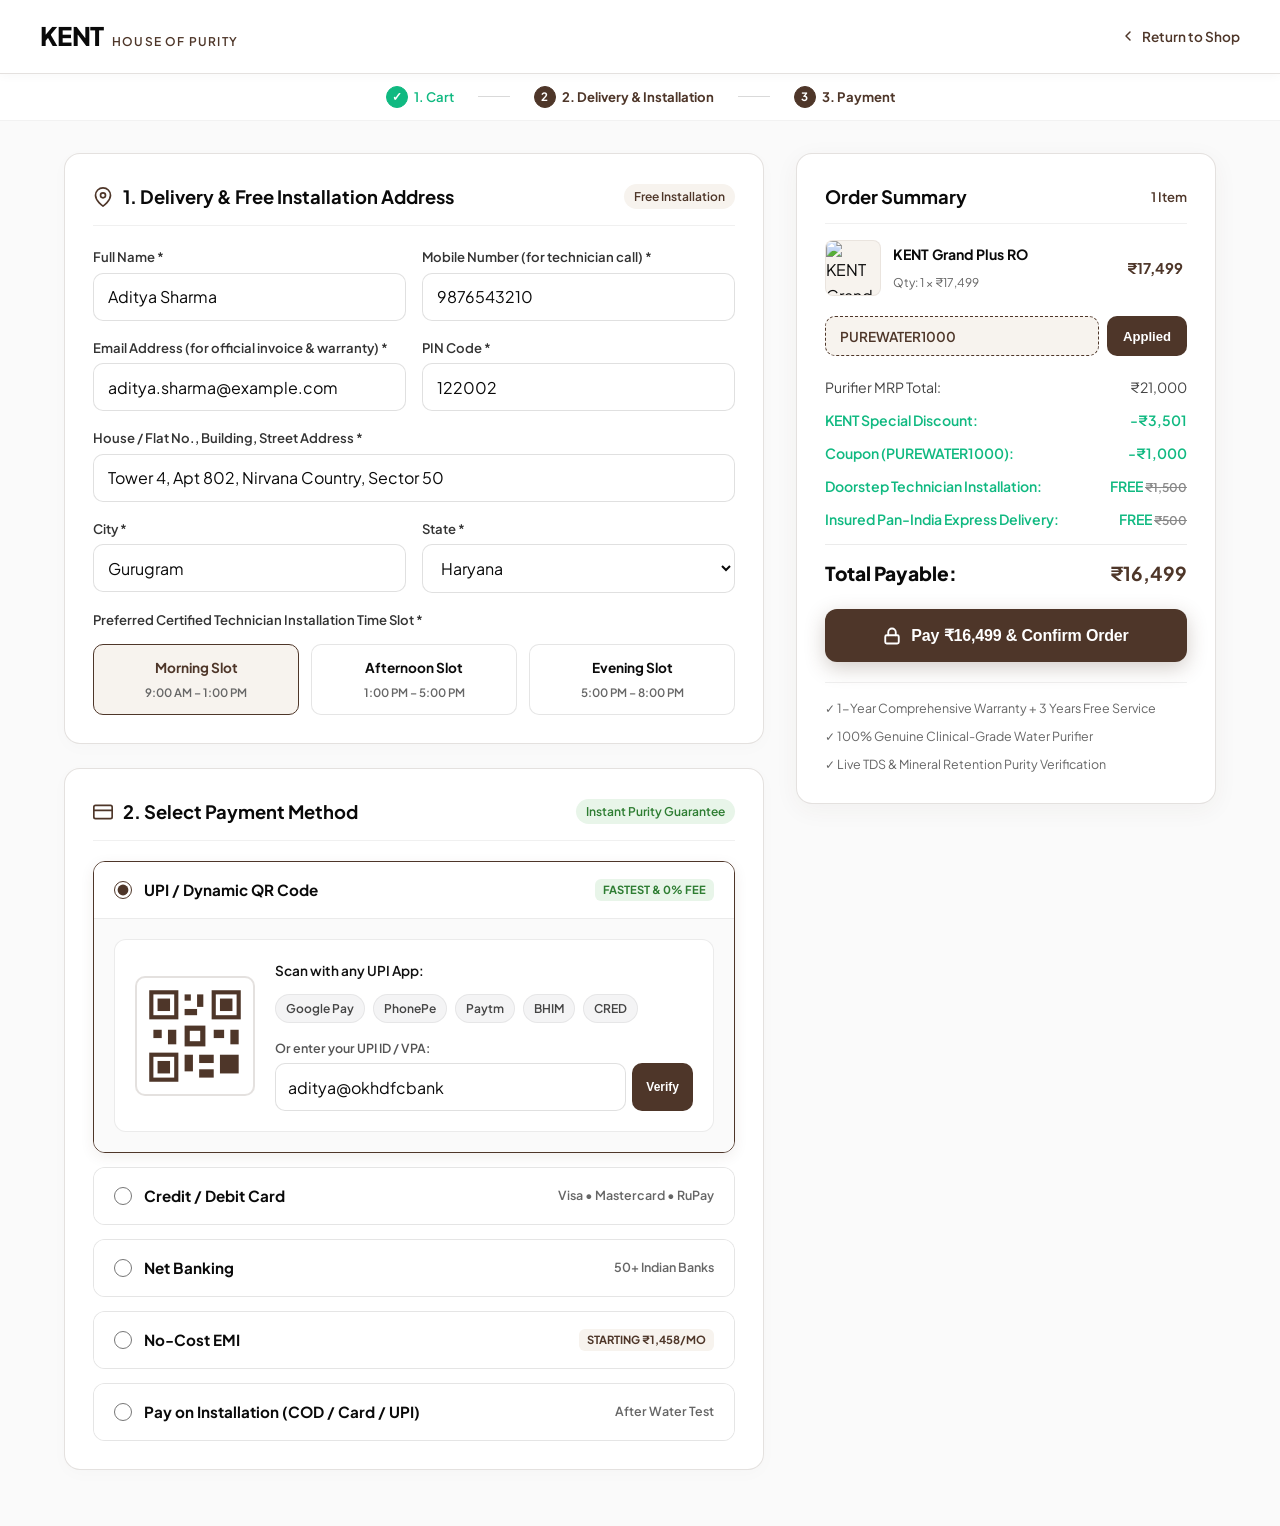
==== commit d6d7ee63: "style(theme): transition brand color palette from burgundy and white to warm espresso brown and whit" ====
--- a/checkout.html
+++ b/checkout.html
@@ -14,17 +14,21 @@
     <link rel="preconnect" href="https://fonts.gstatic.com" crossorigin>
     <link href="https://fonts.googleapis.com/css2?family=Plus+Jakarta+Sans:ital,wght@0,300;0,400;0,500;0,600;0,700;0,800;1,400;1,600&display=swap" rel="stylesheet">
 
-    <link rel="stylesheet" href="styles.css">
+    <link rel="stylesheet" href="styles.css?v=23.0">
 
     <style>
         /* ═══════════════════════════════════════════════════════════
            CHECKOUT & PAYMENT PAGE CUSTOM STYLES
            ═══════════════════════════════════════════════════════════ */
         :root {
-            --burgundy: #800020;
-            --burgundy-dark: #5A0017;
-            --burgundy-light: #FDF2F4;
-            --burgundy-border: rgba(128, 0, 32, 0.15);
+            --brown: #4E3629;
+            --brown-dark: #332218;
+            --brown-light: #F7F3EE;
+            --brown-border: rgba(78, 54, 41, 0.15);
+            --burgundy: #4E3629;
+            --burgundy-dark: #332218;
+            --burgundy-light: #F7F3EE;
+            --burgundy-border: rgba(78, 54, 41, 0.15);
             --bg-light: #FAFAFA;
             --text-main: #0A0A0A;
             --text-muted: #666666;
@@ -277,7 +281,7 @@
         .form-control:focus {
             outline: none;
             border-color: var(--burgundy);
-            box-shadow: 0 0 0 3px rgba(128, 0, 32, 0.1);
+            box-shadow: 0 0 0 3px rgba(78, 54, 41, 0.1);
         }
 
         .form-control.is-invalid {
@@ -416,7 +420,7 @@
 
         .payment-option-card.is-selected {
             border-color: var(--burgundy);
-            box-shadow: 0 4px 14px rgba(128, 0, 32, 0.08);
+            box-shadow: 0 4px 14px rgba(78, 54, 41, 0.08);
         }
 
         .payment-option-card.is-selected .payment-option-body {
@@ -512,7 +516,7 @@
             border: 1px solid var(--burgundy-border);
             border-radius: 16px;
             padding: 1.75rem;
-            box-shadow: 0 6px 24px rgba(128, 0, 32, 0.05);
+            box-shadow: 0 6px 24px rgba(78, 54, 41, 0.05);
         }
 
         .summary-title {
@@ -546,9 +550,9 @@
             width: 56px;
             height: 56px;
             border-radius: 8px;
-            background: #FDF2F4;
+            background: #F7F3EE;
             object-fit: contain;
-            border: 1px solid rgba(128, 0, 32, 0.08);
+            border: 1px solid rgba(78, 54, 41, 0.08);
             flex-shrink: 0;
         }
 
@@ -655,7 +659,7 @@
             letter-spacing: -0.01em;
             cursor: pointer;
             transition: all 0.25s ease;
-            box-shadow: 0 6px 20px rgba(128, 0, 32, 0.25);
+            box-shadow: 0 6px 20px rgba(78, 54, 41, 0.25);
             display: flex;
             align-items: center;
             justify-content: center;
@@ -666,7 +670,7 @@
         .pay-now-btn:hover {
             background: var(--burgundy-dark);
             transform: translateY(-2px);
-            box-shadow: 0 8px 24px rgba(128, 0, 32, 0.35);
+            box-shadow: 0 8px 24px rgba(78, 54, 41, 0.35);
         }
 
         .pay-now-btn:active {
@@ -912,7 +916,7 @@
                     <section class="checkout-card">
                         <div class="checkout-card-header">
                             <h2>
-                                <svg viewBox="0 0 24 24" width="20" height="20" fill="none" stroke="#800020" stroke-width="2" stroke-linecap="round" stroke-linejoin="round" aria-hidden="true">
+                                <svg viewBox="0 0 24 24" width="20" height="20" fill="none" stroke="#4E3629" stroke-width="2" stroke-linecap="round" stroke-linejoin="round" aria-hidden="true">
                                     <path d="M21 10c0 7-9 13-9 13s-9-6-9-13a9 9 0 0 1 18 0z"></path>
                                     <circle cx="12" cy="10" r="3"></circle>
                                 </svg>
@@ -1011,7 +1015,7 @@
                     <section class="checkout-card">
                         <div class="checkout-card-header">
                             <h2>
-                                <svg viewBox="0 0 24 24" width="20" height="20" fill="none" stroke="#800020" stroke-width="2" stroke-linecap="round" stroke-linejoin="round" aria-hidden="true">
+                                <svg viewBox="0 0 24 24" width="20" height="20" fill="none" stroke="#4E3629" stroke-width="2" stroke-linecap="round" stroke-linejoin="round" aria-hidden="true">
                                     <rect x="1" y="4" width="22" height="16" rx="2" ry="2"></rect>
                                     <line x1="1" y1="10" x2="23" y2="10"></line>
                                 </svg>
@@ -1037,29 +1041,29 @@
                                             <!-- SVG Simulated QR Code -->
                                             <svg viewBox="0 0 100 100" width="100%" height="100%">
                                                 <rect width="100" height="100" fill="#FFFFFF"/>
-                                                <rect x="6" y="6" width="28" height="28" fill="#800020"/>
+                                                <rect x="6" y="6" width="28" height="28" fill="#4E3629"/>
                                                 <rect x="10" y="10" width="20" height="20" fill="#FFFFFF"/>
-                                                <rect x="14" y="14" width="12" height="12" fill="#800020"/>
-                                                <rect x="66" y="6" width="28" height="28" fill="#800020"/>
+                                                <rect x="14" y="14" width="12" height="12" fill="#4E3629"/>
+                                                <rect x="66" y="6" width="28" height="28" fill="#4E3629"/>
                                                 <rect x="70" y="10" width="20" height="20" fill="#FFFFFF"/>
-                                                <rect x="74" y="14" width="12" height="12" fill="#800020"/>
-                                                <rect x="6" y="66" width="28" height="28" fill="#800020"/>
+                                                <rect x="74" y="14" width="12" height="12" fill="#4E3629"/>
+                                                <rect x="6" y="66" width="28" height="28" fill="#4E3629"/>
                                                 <rect x="10" y="70" width="20" height="20" fill="#FFFFFF"/>
-                                                <rect x="14" y="74" width="12" height="12" fill="#800020"/>
+                                                <rect x="14" y="74" width="12" height="12" fill="#4E3629"/>
                                                 <!-- QR pattern elements -->
-                                                <rect x="40" y="10" width="6" height="6" fill="#800020"/>
-                                                <rect x="52" y="10" width="6" height="12" fill="#800020"/>
-                                                <rect x="40" y="24" width="12" height="6" fill="#800020"/>
-                                                <rect x="10" y="44" width="8" height="8" fill="#800020"/>
-                                                <rect x="24" y="44" width="8" height="14" fill="#800020"/>
-                                                <rect x="40" y="40" width="20" height="20" fill="#800020"/>
+                                                <rect x="40" y="10" width="6" height="6" fill="#4E3629"/>
+                                                <rect x="52" y="10" width="6" height="12" fill="#4E3629"/>
+                                                <rect x="40" y="24" width="12" height="6" fill="#4E3629"/>
+                                                <rect x="10" y="44" width="8" height="8" fill="#4E3629"/>
+                                                <rect x="24" y="44" width="8" height="14" fill="#4E3629"/>
+                                                <rect x="40" y="40" width="20" height="20" fill="#4E3629"/>
                                                 <rect x="45" y="45" width="10" height="10" fill="#FFFFFF"/>
-                                                <rect x="68" y="44" width="10" height="8" fill="#800020"/>
-                                                <rect x="84" y="44" width="8" height="14" fill="#800020"/>
-                                                <rect x="40" y="68" width="8" height="16" fill="#800020"/>
-                                                <rect x="54" y="68" width="14" height="8" fill="#800020"/>
-                                                <rect x="54" y="82" width="14" height="8" fill="#800020"/>
-                                                <rect x="74" y="68" width="18" height="18" fill="#800020"/>
+                                                <rect x="68" y="44" width="10" height="8" fill="#4E3629"/>
+                                                <rect x="84" y="44" width="8" height="14" fill="#4E3629"/>
+                                                <rect x="40" y="68" width="8" height="16" fill="#4E3629"/>
+                                                <rect x="54" y="68" width="14" height="8" fill="#4E3629"/>
+                                                <rect x="54" y="82" width="14" height="8" fill="#4E3629"/>
+                                                <rect x="74" y="68" width="18" height="18" fill="#4E3629"/>
                                             </svg>
                                         </div>
                                         <div class="upi-details-wrap">
@@ -1315,7 +1319,7 @@
     </div>
 
     <!-- Toast Notification Element -->
-    <div id="checkoutToast" style="position:fixed; bottom:24px; left:50%; transform:translateX(-50%) translateY(100px); background:#800020; color:#fff; padding:12px 24px; border-radius:999px; font-size:0.88rem; font-weight:600; box-shadow:0 6px 20px rgba(0,0,0,0.25); z-index:9999; transition:all 0.3s cubic-bezier(0.16,1,0.3,1); opacity:0; pointer-events:none;">
+    <div id="checkoutToast" style="position:fixed; bottom:24px; left:50%; transform:translateX(-50%) translateY(100px); background:#4E3629; color:#fff; padding:12px 24px; border-radius:999px; font-size:0.88rem; font-weight:600; box-shadow:0 6px 20px rgba(0,0,0,0.25); z-index:9999; transition:all 0.3s cubic-bezier(0.16,1,0.3,1); opacity:0; pointer-events:none;">
     </div>
 
     <!-- Client-side Logic Script -->
--- a/styles.css
+++ b/styles.css
@@ -1,9 +1,3 @@
-/* ═══════════════════════════════════════════════════════════════
-   FROOTLE INDIA — styles.css
-   Refined & Fixed version
-   ═══════════════════════════════════════════════════════════════ */
-
-/* ─── RESET & ROOT ─────────────────────────────────────────── */
 *,
 *::before,
 *::after {
@@ -15,27 +9,35 @@
 :root {
   --white: #FFFFFF;
   --black: #0A0A0A;
-  --burgundy: #800020;
-  --burgundy-light: #9E1B42;
-  --burgundy-dark: #5A0017;
-  --burgundy-deep: #420010;
-  --burgundy-soft: #C45B7A;
-  --burgundy-tint: #FDF2F4;
-  --burgundy-surface: #FAF0F2;
+  --brown: #4E3629;
+  --brown-light: #6E4D3B;
+  --brown-dark: #332218;
+  --brown-deep: #24160E;
+  --brown-soft: #A27B66;
+  --brown-tint: #F7F3EE;
+  --brown-surface: #FAF6F2;
+
+  --burgundy: #4E3629;
+  --burgundy-light: #6E4D3B;
+  --burgundy-dark: #332218;
+  --burgundy-deep: #24160E;
+  --burgundy-soft: #A27B66;
+  --burgundy-tint: #F7F3EE;
+  --burgundy-surface: #FAF6F2;
 
   /* Aliases for universal backwards compatibility */
-  --purple: #800020;
-  --purple-light: #9E1B42;
-  --purple-dark: #5A0017;
-  --purple-deep: #420010;
-  --purple-soft: #C45B7A;
-  --purple-tint: #FDF2F4;
-  --purple-surface: #FAF0F2;
-
-  --gold: #800020;
-  --gold-light: #9E1B42;
-  --gold-dark: #5A0017;
-  --gold-soft: #C45B7A;
+  --purple: #4E3629;
+  --purple-light: #6E4D3B;
+  --purple-dark: #332218;
+  --purple-deep: #24160E;
+  --purple-soft: #A27B66;
+  --purple-tint: #F7F3EE;
+  --purple-surface: #FAF6F2;
+
+  --gold: #4E3629;
+  --gold-light: #6E4D3B;
+  --gold-dark: #332218;
+  --gold-soft: #A27B66;
 
   --light-gray: #FAF8F9;
   --mid-gray: #EFE7EA;
@@ -43,17 +45,17 @@
   --text-muted: rgba(255, 255, 255, 0.72);
 
   --bg-primary: #FFFFFF;
-  --bg-secondary: #FAF2F4;
-  --bg-tertiary: #FDF2F4;
+  --bg-secondary: #FAF6F2;
+  --bg-tertiary: #F7F3EE;
   --text-primary: #0A0A0A;
   --text-secondary: #555555;
-  --border-color: rgba(128, 0, 32, 0.18);
+  --border-color: rgba(78, 54, 41, 0.18);
   --border-subtle: #EFE7EA;
   --card-bg: #FFFFFF;
   --card-border: #EFE7EA;
   --bg-card: #FFFFFF;
   --navbar-bg: rgba(255, 255, 255, 0.98);
-  --footer-bg: #1A0207;
+  --footer-bg: #1E1510;
   --footer-text: rgba(255, 255, 255, 0.72);
 
   --font-display: 'Plus Jakarta Sans', -apple-system, BlinkMacSystemFont, 'Segoe UI', Roboto, sans-serif;
@@ -66,13 +68,13 @@
   --radius-xl: 50px;
 
   --shadow-sm: 0 2px 8px rgba(0, 0, 0, 0.05);
-  --shadow-md: 0 6px 24px rgba(128, 0, 32, 0.08);
-  --shadow-gold: 0 8px 30px rgba(128, 0, 32, 0.22);
-  --shadow-gold-lg: 0 16px 48px rgba(128, 0, 32, 0.32);
-  --shadow-purple: 0 8px 30px rgba(128, 0, 32, 0.22);
-  --shadow-purple-lg: 0 16px 48px rgba(128, 0, 32, 0.32);
-  --shadow-burgundy: 0 8px 30px rgba(128, 0, 32, 0.22);
-  --shadow-burgundy-lg: 0 16px 48px rgba(128, 0, 32, 0.32);
+  --shadow-md: 0 6px 24px rgba(78, 54, 41, 0.08);
+  --shadow-gold: 0 8px 30px rgba(78, 54, 41, 0.22);
+  --shadow-gold-lg: 0 16px 48px rgba(78, 54, 41, 0.32);
+  --shadow-purple: 0 8px 30px rgba(78, 54, 41, 0.22);
+  --shadow-purple-lg: 0 16px 48px rgba(78, 54, 41, 0.32);
+  --shadow-burgundy: 0 8px 30px rgba(78, 54, 41, 0.22);
+  --shadow-burgundy-lg: 0 16px 48px rgba(78, 54, 41, 0.32);
 
   --transition: 0.35s cubic-bezier(0.4, 0, 0.2, 1);
   --transition-normal: 0.35s cubic-bezier(0.4, 0, 0.2, 1);
@@ -330,7 +332,7 @@
   height: 520px;
   top: -150px;
   right: -110px;
-  background: radial-gradient(circle, rgba(128, 0, 32, 0.03) 0%, transparent 70%);
+  background: radial-gradient(circle, rgba(78, 54, 41, 0.03) 0%, transparent 70%);
 }
 
 .hero-bg-circle--2 {
@@ -338,13 +340,13 @@
   height: 460px;
   bottom: -140px;
   left: -120px;
-  background: radial-gradient(circle, rgba(128, 0, 32, 0.02) 0%, transparent 70%);
+  background: radial-gradient(circle, rgba(78, 54, 41, 0.02) 0%, transparent 70%);
 }
 
 .hero-bg-line {
   position: absolute;
   pointer-events: none;
-  border: 1px solid rgba(128, 0, 32, 0.05);
+  border: 1px solid rgba(78, 54, 41, 0.05);
   border-radius: 50%;
 }
 
@@ -427,7 +429,7 @@
   width: fit-content;
   margin-bottom: 1.5rem;
   padding: 0.45rem 0.9rem 0.45rem 0.45rem;
-  border: 1px solid rgba(128, 0, 32, 0.26);
+  border: 1px solid rgba(78, 54, 41, 0.26);
   border-radius: 999px;
   background: rgba(255, 255, 255, 0.72);
   color: var(--text-primary);
@@ -446,7 +448,7 @@
 .back-button:hover {
   transform: translateY(-2px);
   border-color: var(--gold);
-  box-shadow: 0 16px 34px rgba(128, 0, 32, 0.16);
+  box-shadow: 0 16px 34px rgba(78, 54, 41, 0.16);
 }
 
 .back-button:focus-visible {
@@ -485,7 +487,7 @@
   display: block;
   width: 28px;
   height: 46px;
-  border: 1.5px solid rgba(128, 0, 32, 0.6);
+  border: 1.5px solid rgba(78, 54, 41, 0.6);
   border-radius: 20px;
   position: relative;
 }
@@ -728,7 +730,7 @@
   display: inline-flex;
   align-items: center;
   justify-content: center;
-  background: rgba(128, 0, 32, 0.14);
+  background: rgba(78, 54, 41, 0.14);
   color: var(--gold-dark);
   font-weight: 700;
 }
@@ -904,7 +906,7 @@
   content: '';
   position: absolute;
   inset: 0;
-  background: linear-gradient(135deg, rgba(128, 0, 32, 0.04) 0%);
+  background: linear-gradient(135deg, rgba(78, 54, 41, 0.04) 0%);
   opacity: 0;
   transition: opacity 0.2s ease;
   pointer-events: none;
@@ -913,7 +915,7 @@
 .brand-card:hover {
   border-color: var(--gold);
   transform: translateY(-4px) !important;
-  box-shadow: 0 10px 24px rgba(128, 0, 32, 0.14);
+  box-shadow: 0 10px 24px rgba(78, 54, 41, 0.14);
 }
 
 .brand-card:hover::before {
@@ -1024,8 +1026,8 @@
   background: rgba(255, 255, 255, 0.78);
   backdrop-filter: blur(10px);
   -webkit-backdrop-filter: blur(10px);
-  border: 1px solid rgba(128, 0, 32, 0.45);
-  color: var(--gold-dark, #5A0017);
+  border: 1px solid rgba(78, 54, 41, 0.45);
+  color: var(--gold-dark, #332218);
   display: inline-flex;
   align-items: center;
   justify-content: center;
@@ -1040,10 +1042,10 @@
 .product-nav-btn:hover,
 .product-nav-btn:focus-visible {
   background: rgba(255, 255, 255, 0.96);
-  border-color: var(--gold, #800020);
+  border-color: var(--gold, #4E3629);
   color: #000000;
   transform: translateY(-50%) scale(1.08);
-  box-shadow: 0 8px 24px rgba(128, 0, 32, 0.28);
+  box-shadow: 0 8px 24px rgba(78, 54, 41, 0.28);
 }
 
 .product-nav-btn:active {
@@ -1292,7 +1294,7 @@
 }
 
 .footer-section a:hover {
-  color: #5A0017;
+  color: #332218;
   transform: translateX(2px);
 }
 
@@ -1323,8 +1325,8 @@
 }
 
 .social-links a:hover {
-  background: #5A0017;
-  border-color: #5A0017;
+  background: #332218;
+  border-color: #332218;
   color: #111111;
   transform: translateY(-2px);
 }
@@ -1435,8 +1437,8 @@
 
   .nav-menu a:hover,
   .nav-menu a.nav-current {
-    background: #FDF2F4;
-    color: var(--burgundy, #800020);
+    background: #F7F3EE;
+    color: var(--burgundy, #4E3629);
   }
 
   .nav-menu a::after {
@@ -1772,7 +1774,7 @@
   max-width: 360px;
   width: 100%;
   background: #ffffff;
-  border: 1px solid var(--border-color, rgba(128, 0, 32, 0.18));
+  border: 1px solid var(--border-color, rgba(78, 54, 41, 0.18));
   border-radius: 20px;
   overflow: hidden;
   display: flex;
@@ -1787,13 +1789,13 @@
 .catalog-card:hover,
 .catalog-card.is-selected {
   transform: translateY(-6px);
-  border-color: rgba(128, 0, 32, 0.6);
-  box-shadow: 0 20px 45px rgba(128, 0, 32, 0.16);
+  border-color: rgba(78, 54, 41, 0.6);
+  box-shadow: 0 20px 45px rgba(78, 54, 41, 0.16);
 }
 
 .catalog-card.is-selected {
-  border-color: var(--gold, #800020);
-  box-shadow: 0 0 0 2px rgba(128, 0, 32, 0.35), 0 20px 45px rgba(128, 0, 32, 0.16);
+  border-color: var(--gold, #4E3629);
+  box-shadow: 0 0 0 2px rgba(78, 54, 41, 0.35), 0 20px 45px rgba(78, 54, 41, 0.16);
 }
 
 .catalog-card-media {
@@ -1872,7 +1874,7 @@
 .catalog-card-button {
   border: none;
   border-radius: 999px;
-  background: linear-gradient(135deg, #800020 0%, #5A0017 100%);
+  background: linear-gradient(135deg, #4E3629 0%, #332218 100%);
   color: #ffffff;
   font-size: 0.72rem;
   font-weight: 700;
@@ -1880,14 +1882,14 @@
   text-transform: uppercase;
   padding: 0.65rem 1.2rem;
   cursor: pointer;
-  box-shadow: 0 4px 12px rgba(128, 0, 32, 0.25);
+  box-shadow: 0 4px 12px rgba(78, 54, 41, 0.25);
   transition: transform 0.2s ease, box-shadow 0.2s ease, filter 0.2s ease;
 }
 
 .catalog-card-button:hover {
   filter: brightness(1.08);
   transform: translateY(-2px);
-  box-shadow: 0 6px 18px rgba(128, 0, 32, 0.35);
+  box-shadow: 0 6px 18px rgba(78, 54, 41, 0.35);
 }
 
 @media (max-width: 600px) {
@@ -1914,23 +1916,142 @@
   max-width: 100% !important;
   margin-left: 0 !important;
   margin-right: 0 !important;
-  padding: calc(var(--nav-height) + 1.25rem - 0.5cm) 0 calc(2.25rem - 1cm);
+  padding-top: var(--nav-height, 70px) !important;
+  padding-bottom: 0.5rem;
+  padding-left: 0;
+  padding-right: 0;
   background: #FFFFFF !important;
   position: relative;
   box-sizing: border-box;
   overflow: hidden;
 }
 
+/* ─── Hero Architectural Backdrop, Caustics & Sculptural Water Arc (Integrated) ─── */
+.hero-atmosphere-wall,
+.hero-caustic-layer,
+.hero-water-arc-backdrop,
+.hero-travertine-horizon {
+  display: none !important;
+}
+
+/* Hero Eyebrow Tag with Gold Accent */
+.hero-eyebrow-pill {
+  display: inline-flex;
+  align-items: center;
+  gap: 0.5rem;
+  background: rgba(181, 158, 82, 0.09);
+  border: 1px solid rgba(181, 158, 82, 0.28);
+  padding: 0.35rem 0.95rem;
+  border-radius: 999px;
+  font-size: 0.76rem;
+  font-weight: 700;
+  color: #78642A;
+  letter-spacing: 0.05em;
+  text-transform: uppercase;
+  margin-bottom: 0.35rem;
+}
+
+.hero-eyebrow-dot {
+  width: 6px;
+  height: 6px;
+  border-radius: 50%;
+  background: #B59E52;
+  box-shadow: 0 0 6px rgba(181, 158, 82, 0.6);
+  flex-shrink: 0;
+}
+
+/* Hero Key Trust Metrics Row */
+.hero-trust-metrics {
+  display: flex;
+  align-items: center;
+  justify-content: center;
+  gap: 1.5rem;
+  margin-top: 1.75rem;
+  padding: 0.9rem 1.6rem;
+  background: #FFFFFF;
+  border: 1px solid rgba(0, 0, 0, 0.08);
+  border-radius: 16px;
+  box-shadow: 0 4px 20px rgba(0, 0, 0, 0.04);
+  max-width: 760px;
+  margin-left: auto;
+  margin-right: auto;
+}
+
+.trust-metric-item {
+  display: flex;
+  flex-direction: column;
+  align-items: center;
+  text-align: center;
+}
+
+.trust-metric-val {
+  font-family: 'Plus Jakarta Sans', sans-serif;
+  font-weight: 800;
+  font-size: 1.18rem;
+  color: #0A0A0A;
+  line-height: 1.1;
+}
+
+.trust-metric-lbl {
+  font-size: 0.74rem;
+  font-weight: 600;
+  color: #666666;
+  letter-spacing: 0.02em;
+  margin-top: 2px;
+}
+
+.trust-metric-divider {
+  width: 1px;
+  height: 28px;
+  background: rgba(0, 0, 0, 0.09);
+}
+
+@media (max-width: 768px) {
+
+  .product-browser-hero,
+  .page-hero.product-browser-hero {
+    padding-top: var(--nav-height, 70px) !important;
+  }
+
+  .hero-trust-metrics {
+    display: grid;
+    grid-template-columns: repeat(2, 1fr);
+    gap: 1rem;
+    padding: 1rem 1.25rem;
+    max-width: 100%;
+  }
+
+  .trust-metric-divider {
+    display: none;
+  }
+
+  .hero-eyebrow-pill {
+    font-size: 0.68rem;
+    padding: 0.3rem 0.75rem;
+  }
+
+  .detail-stage-frame--poster {
+    padding: 0 0.75rem;
+  }
+
+  .detail-stage-poster {
+    border-radius: 14px;
+    box-shadow: 0 8px 24px rgba(45, 35, 25, 0.1);
+  }
+}
+
 .product-browser-hero .page-hero-content {
   width: 100%;
   max-width: 100% !important;
   padding: 0;
+  position: relative;
+  z-index: 1;
 }
 
 .detail-hero-shell {
   display: flex;
   flex-direction: column;
-  gap: 0.15rem;
+  gap: 0;
   align-items: stretch;
   width: 100%;
 }
@@ -1946,7 +2067,7 @@
   background: transparent;
   border: none;
   box-shadow: none;
-  overflow: hidden;
+  overflow: visible;
 }
 
 .detail-stage-frame {
@@ -1968,9 +2089,11 @@
 
 .detail-stage-frame--poster {
   width: 100%;
-  max-width: 100%;
+  max-width: 1440px;
   min-height: 0;
   margin: 0 auto;
+  padding: 0 var(--content-padding, 1.5rem);
+  box-sizing: border-box;
   background: transparent;
   display: flex;
   align-items: center;
@@ -1986,19 +2109,24 @@
   object-fit: contain;
   display: block;
   margin: 0 auto;
-  border-radius: 0;
+  border-radius: 20px;
+  box-shadow: 0 14px 36px rgba(45, 35, 25, 0.14);
   z-index: 2;
 }
 
 .detail-hero-copy {
   width: min(100%, 1440px);
   margin: 0 auto;
-  padding: 0 var(--content-padding, 1.5rem);
+  padding: 0.5rem var(--content-padding, 1.5rem) 0.5rem;
   box-sizing: border-box;
   text-align: center;
   display: flex;
   flex-direction: column;
   align-items: center;
+  gap: 0.85rem;
+  background: #FFFFFF;
+  position: relative;
+  z-index: 2;
 }
 
 .detail-hero-copy h1 {
@@ -2016,7 +2144,7 @@
   margin-bottom: 0.9rem;
   padding: 0.55rem 0.9rem;
   border-radius: 999px;
-  background: rgba(128, 0, 32, 0.12);
+  background: rgba(78, 54, 41, 0.12);
   color: var(--gold-dark);
   font-size: 0.76rem;
   font-weight: 700;
@@ -2086,34 +2214,34 @@
 }
 
 .detail-hero-actions .hero-cta--primary {
-  background: linear-gradient(135deg, var(--gold, #800020) 0%, var(--gold-dark, #5A0017) 100%);
+  background: linear-gradient(135deg, var(--gold, #4E3629) 0%, var(--gold-dark, #332218) 100%);
   color: #ffffff;
   border: 1px solid rgba(255, 255, 255, 0.3);
-  box-shadow: 0 8px 24px rgba(128, 0, 32, 0.32);
+  box-shadow: 0 8px 24px rgba(78, 54, 41, 0.32);
 }
 
 .detail-hero-actions .hero-cta--primary:hover {
   transform: translateY(-3px);
-  box-shadow: 0 14px 32px rgba(128, 0, 32, 0.46);
+  box-shadow: 0 14px 32px rgba(78, 54, 41, 0.46);
 }
 
 .detail-hero-actions .hero-cta--demo {
-  background: rgba(128, 0, 32, 0.1);
+  background: rgba(78, 54, 41, 0.1);
   color: #0a0a0a;
-  border: 1.5px solid var(--gold, #800020);
-  box-shadow: 0 8px 22px rgba(128, 0, 32, 0.16);
+  border: 1.5px solid var(--gold, #4E3629);
+  box-shadow: 0 8px 22px rgba(78, 54, 41, 0.16);
 }
 
 .detail-hero-actions .hero-cta--demo svg {
-  color: var(--gold-dark, #5A0017);
+  color: var(--gold-dark, #332218);
 }
 
 .detail-hero-actions .hero-cta--demo:hover {
-  background: linear-gradient(135deg, var(--gold, #800020) 0%, var(--gold-dark, #5A0017) 100%);
+  background: linear-gradient(135deg, var(--gold, #4E3629) 0%, var(--gold-dark, #332218) 100%);
   color: #ffffff;
   border-color: transparent;
   transform: translateY(-3px);
-  box-shadow: 0 14px 32px rgba(128, 0, 32, 0.42);
+  box-shadow: 0 14px 32px rgba(78, 54, 41, 0.42);
 }
 
 .detail-hero-actions .hero-cta--demo:hover svg {
@@ -2123,18 +2251,18 @@
 .detail-hero-actions .hero-cta--contact {
   background: #0d0d0d;
   color: #ffffff;
-  border: 1.5px solid rgba(128, 0, 32, 0.42);
+  border: 1.5px solid rgba(78, 54, 41, 0.42);
   box-shadow: 0 8px 22px rgba(0, 0, 0, 0.16);
 }
 
 .detail-hero-actions .hero-cta--contact svg {
-  color: var(--gold, #800020);
+  color: var(--gold, #4E3629);
 }
 
 .detail-hero-actions .hero-cta--contact:hover {
   transform: translateY(-3px);
-  border-color: var(--gold, #800020);
-  box-shadow: 0 12px 28px rgba(128, 0, 32, 0.22), 0 4px 12px rgba(0, 0, 0, 0.3);
+  border-color: var(--gold, #4E3629);
+  box-shadow: 0 12px 28px rgba(78, 54, 41, 0.22), 0 4px 12px rgba(0, 0, 0, 0.3);
   background: #181818;
 }
 
@@ -2221,10 +2349,10 @@
 
 .book-demo-card {
   background: #FFFFFF;
-  border: 1px solid rgba(128, 0, 32, 0.12);
+  border: 1px solid rgba(78, 54, 41, 0.12);
   border-radius: 20px;
   padding: clamp(1.75rem, 4vw, 2.75rem);
-  box-shadow: 0 10px 32px rgba(128, 0, 32, 0.05);
+  box-shadow: 0 10px 32px rgba(78, 54, 41, 0.05);
   position: relative;
   overflow: hidden;
 }
@@ -2236,7 +2364,7 @@
   left: 0;
   right: 0;
   height: 4px;
-  background: linear-gradient(90deg, #800020, #9E1B42, #800020);
+  background: linear-gradient(90deg, #4E3629, #6E4D3B, #4E3629);
 }
 
 .book-demo-header {
@@ -2251,7 +2379,7 @@
   font-weight: 700;
   text-transform: uppercase;
   letter-spacing: 0.14em;
-  color: #800020;
+  color: #4E3629;
   margin-bottom: 0.45rem;
 }
 
@@ -2375,20 +2503,20 @@
 }
 
 .demo-slot-label:hover {
-  border-color: rgba(128, 0, 32, 0.35);
+  border-color: rgba(78, 54, 41, 0.35);
   background: #FAF8F9;
 }
 
 .demo-slot-label:has(input[type="radio"]:checked),
 .demo-slot-label.is-selected {
-  border-color: #800020;
-  background: #FDF2F4;
-  box-shadow: 0 0 0 1px #800020;
+  border-color: #4E3629;
+  background: #F7F3EE;
+  box-shadow: 0 0 0 1px #4E3629;
 }
 
 .demo-slot-label:has(input[type="radio"]:checked) strong,
 .demo-slot-label.is-selected strong {
-  color: #800020;
+  color: #4E3629;
 }
 
 .book-demo-label {
@@ -2421,7 +2549,7 @@
 .book-demo-field-icon {
   position: absolute;
   left: 1rem;
-  color: #800020;
+  color: #4E3629;
   pointer-events: none;
   opacity: 0.75;
 }
@@ -2460,8 +2588,108 @@
 .book-demo-input:focus,
 .book-demo-select:focus {
   outline: none;
-  border-color: #800020;
-  box-shadow: 0 0 0 3.5px rgba(128, 0, 32, 0.15);
+  border-color: #4E3629;
+  box-shadow: 0 0 0 3px rgba(78, 54, 41, 0.12);
+}
+
+/* ─── Demo Day / Date Selection (Calendar & Quick Chips) ─── */
+.demo-selected-date-preview {
+  font-size: 0.78rem;
+  font-weight: 700;
+  color: #4E3629;
+  letter-spacing: 0.02em;
+  background: rgba(78, 54, 41, 0.08);
+  padding: 0.2rem 0.65rem;
+  border-radius: 999px;
+  border: 1px solid rgba(78, 54, 41, 0.18);
+}
+
+.demo-date-quick-chips {
+  display: flex;
+  align-items: center;
+  gap: 0.55rem;
+  overflow-x: auto;
+  padding: 0.15rem 0 0.55rem;
+  margin-bottom: 0.35rem;
+  scrollbar-width: thin;
+  -webkit-overflow-scrolling: touch;
+}
+
+.demo-date-quick-chips::-webkit-scrollbar {
+  height: 4px;
+}
+
+.demo-date-quick-chips::-webkit-scrollbar-thumb {
+  background: rgba(0, 0, 0, 0.15);
+  border-radius: 4px;
+}
+
+.demo-date-chip {
+  display: inline-flex;
+  flex-direction: column;
+  align-items: center;
+  justify-content: center;
+  padding: 0.5rem 0.85rem;
+  background: #FFFFFF;
+  border: 1.5px solid rgba(0, 0, 0, 0.12);
+  border-radius: 10px;
+  cursor: pointer;
+  white-space: nowrap;
+  flex-shrink: 0;
+  transition: all 0.2s cubic-bezier(0.2, 0.8, 0.2, 1);
+  font-family: inherit;
+  user-select: none;
+}
+
+.demo-date-chip strong {
+  font-size: 0.78rem;
+  font-weight: 700;
+  color: #0A0A0A;
+  line-height: 1.2;
+}
+
+.demo-date-chip span {
+  font-size: 0.68rem;
+  color: #666666;
+  font-weight: 500;
+  margin-top: 2px;
+}
+
+.demo-date-chip:hover {
+  border-color: rgba(78, 54, 41, 0.4);
+  background: #FAF8F9;
+  transform: translateY(-1px);
+}
+
+.demo-date-chip.is-active {
+  border-color: #4E3629;
+  background: #4E3629;
+  color: #FFFFFF;
+  box-shadow: 0 4px 14px rgba(78, 54, 41, 0.28);
+}
+
+.demo-date-chip.is-active strong,
+.demo-date-chip.is-active span {
+  color: #FFFFFF;
+}
+
+.book-demo-date-input {
+  cursor: pointer;
+  color: #0A0A0A;
+}
+
+.book-demo-date-input::-webkit-calendar-picker-indicator {
+  cursor: pointer;
+  filter: invert(12%) sepia(85%) saturate(5420%) hue-rotate(338deg) brightness(85%) contrast(105%);
+  padding: 4px;
+  border-radius: 4px;
+}
+
+.book-demo-date-input::-webkit-calendar-picker-indicator:hover {
+  background: rgba(78, 54, 41, 0.08);
+}
+  border-color: #4E3629;
+  box-shadow: 0 0 0 3.5px rgba(78, 54, 41, 0.15);
   background-color: #FFFFFF;
 }
 
@@ -2486,7 +2714,7 @@
   max-width: 480px;
   min-height: 50px;
   padding: 0.85rem 2rem;
-  background: linear-gradient(135deg, #800020 0%, #5A0017 100%);
+  background: linear-gradient(135deg, #4E3629 0%, #332218 100%);
   color: #FFFFFF;
   font-family: inherit;
   font-size: 1rem;
@@ -2499,14 +2727,14 @@
   align-items: center;
   justify-content: center;
   gap: 8px;
-  box-shadow: 0 6px 20px rgba(128, 0, 32, 0.28);
+  box-shadow: 0 6px 20px rgba(78, 54, 41, 0.28);
   transition: transform 0.2s ease, box-shadow 0.2s ease, filter 0.2s ease;
   touch-action: manipulation;
 }
 
 .book-demo-submit-btn:hover {
   transform: translateY(-2px);
-  box-shadow: 0 10px 28px rgba(128, 0, 32, 0.4);
+  box-shadow: 0 10px 28px rgba(78, 54, 41, 0.4);
   filter: brightness(1.05);
 }
 
@@ -2636,14 +2864,15 @@
   margin-top: 1.25rem;
   padding: 0.9rem 1rem;
   border-radius: 18px;
-  background: rgba(128, 0, 32, 0.08);
-  border: 1px solid rgba(128, 0, 32, 0.2);
+  background: rgba(78, 54, 41, 0.08);
+  border: 1px solid rgba(78, 54, 41, 0.2);
   color: var(--text-secondary);
 }
 
 .detail-chooser-section {
-  padding: 1.75rem 0;
-  scroll-margin-top: calc(var(--nav-height, 90px) + 1rem);
+  padding-top: 0.75rem !important;
+  padding-bottom: 1.75rem;
+  scroll-margin-top: calc(var(--nav-height, 70px) + 0.5rem);
 }
 
 .detail-rail-card-media {
@@ -2670,8 +2899,8 @@
   margin-top: 1.4rem;
   padding: 1rem 1.1rem;
   border-radius: 22px;
-  background: linear-gradient(135deg, rgba(128, 0, 32, 0.1), transparent);
-  border: 1px solid rgba(128, 0, 32, 0.18);
+  background: linear-gradient(135deg, rgba(78, 54, 41, 0.1), transparent);
+  border: 1px solid rgba(78, 54, 41, 0.18);
 }
 
 .detail-commerce-actions {
@@ -2741,21 +2970,21 @@
   align-items: center;
   padding: 0.45rem 0.85rem;
   border-radius: 999px;
-  background: linear-gradient(135deg, rgba(128, 0, 32, 0.14) 0%, rgba(128, 0, 32, 0.06) 100%);
-  border: 1px solid rgba(128, 0, 32, 0.32);
-  color: var(--gold-dark, #5A0017);
+  background: linear-gradient(135deg, rgba(78, 54, 41, 0.14) 0%, rgba(78, 54, 41, 0.06) 100%);
+  border: 1px solid rgba(78, 54, 41, 0.32);
+  color: var(--gold-dark, #332218);
   font-size: 0.78rem;
   font-weight: 600;
   letter-spacing: 0.02em;
-  box-shadow: 0 2px 8px rgba(128, 0, 32, 0.08);
+  box-shadow: 0 2px 8px rgba(78, 54, 41, 0.08);
   transition: transform 0.22s ease, border-color 0.22s ease, box-shadow 0.22s ease, background 0.22s ease;
 }
 
 .detail-pill:hover {
   transform: translateY(-1px);
-  border-color: var(--gold, #800020);
-  background: linear-gradient(135deg, rgba(128, 0, 32, 0.22) 0%, rgba(128, 0, 32, 0.1) 100%);
-  box-shadow: 0 4px 12px rgba(128, 0, 32, 0.16);
+  border-color: var(--gold, #4E3629);
+  background: linear-gradient(135deg, rgba(78, 54, 41, 0.22) 0%, rgba(78, 54, 41, 0.1) 100%);
+  box-shadow: 0 4px 12px rgba(78, 54, 41, 0.16);
 }
 
 .detail-showcase-section {
@@ -2787,7 +3016,7 @@
 }
 
 .detail-showcase-kicker {
-  color: #5A0017;
+  color: #332218;
   font-size: 0.72rem;
   font-weight: 700;
   text-transform: uppercase;
@@ -2815,28 +3044,28 @@
   padding: 0.85rem 1rem;
   border-radius: 12px;
   background: #FFFFFF;
-  border: 1px solid rgba(128, 0, 32, 0.12);
-  box-shadow: 0 2px 10px rgba(128, 0, 32, 0.03);
+  border: 1px solid rgba(78, 54, 41, 0.12);
+  box-shadow: 0 2px 10px rgba(78, 54, 41, 0.03);
   transition: transform 0.25s ease, box-shadow 0.25s ease, border-color 0.25s ease;
 }
 
 .detail-showcase-item:hover {
   transform: translateY(-2px);
-  border-color: rgba(128, 0, 32, 0.25);
-  box-shadow: 0 6px 18px rgba(128, 0, 32, 0.08);
+  border-color: rgba(78, 54, 41, 0.25);
+  box-shadow: 0 6px 18px rgba(78, 54, 41, 0.08);
 }
 
 .detail-showcase-icon {
   width: 38px;
   height: 38px;
   border-radius: 14px;
-  background: linear-gradient(135deg, rgba(128, 0, 32, 0.18), rgba(128, 0, 32, 0.08));
-  border: 1px solid rgba(128, 0, 32, 0.28);
+  background: linear-gradient(135deg, rgba(78, 54, 41, 0.18), rgba(78, 54, 41, 0.08));
+  border: 1px solid rgba(78, 54, 41, 0.28);
   display: flex;
   align-items: center;
   justify-content: center;
-  color: #5A0017;
-  box-shadow: inset 0 1px 0 rgba(255, 255, 255, 0.5), 0 8px 18px rgba(128, 0, 32, 0.08);
+  color: #332218;
+  box-shadow: inset 0 1px 0 rgba(255, 255, 255, 0.5), 0 8px 18px rgba(78, 54, 41, 0.08);
   flex-shrink: 0;
 }
 
@@ -2952,23 +3181,23 @@
   height: 36px;
   border-radius: 50%;
   background: #ffffff;
-  border: 1.5px solid rgba(128, 0, 32, 0.22);
-  color: #800020;
+  border: 1.5px solid rgba(78, 54, 41, 0.22);
+  color: #4E3629;
   display: inline-flex;
   align-items: center;
   justify-content: center;
   cursor: pointer;
   transition: all 0.25s cubic-bezier(0.2, 0.8, 0.2, 1);
-  box-shadow: 0 4px 12px rgba(128, 0, 32, 0.08);
+  box-shadow: 0 4px 12px rgba(78, 54, 41, 0.08);
   padding: 0;
 }
 
 .showcase-nav-btn:hover {
-  background: #800020;
+  background: #4E3629;
   color: #ffffff;
-  border-color: #800020;
+  border-color: #4E3629;
   transform: scale(1.1);
-  box-shadow: 0 6px 18px rgba(128, 0, 32, 0.3);
+  box-shadow: 0 6px 18px rgba(78, 54, 41, 0.3);
 }
 
 .showcase-nav-btn:active {
@@ -2996,7 +3225,7 @@
 .detail-showcase-dot.is-active {
   width: 26px;
   border-radius: 999px;
-  background: #800020;
+  background: #4E3629;
 }
 
 
@@ -3065,8 +3294,8 @@
   width: 100%;
   padding: 1.75rem 2rem;
   background: #f8f9fa;
-  border-top: 1px solid rgba(128, 0, 32, 0.18);
-  border-bottom: 1px solid rgba(128, 0, 32, 0.18);
+  border-top: 1px solid rgba(78, 54, 41, 0.18);
+  border-bottom: 1px solid rgba(78, 54, 41, 0.18);
 }
 
 .xgimi-features-header {
@@ -3081,8 +3310,8 @@
   padding: 0.35rem 1.1rem;
   border: 1px solid rgba(90, 0, 23, 0.22);
   border-radius: 50px;
-  color: #5A0017;
-  background: rgba(128, 0, 32, 0.1);
+  color: #332218;
+  background: rgba(78, 54, 41, 0.1);
   font-size: 0.72rem;
   font-weight: 700;
   letter-spacing: 2px;
@@ -3158,8 +3387,8 @@
 }
 
 .xgimi-feature-card:hover {
-  border-color: #800020;
-  box-shadow: 0 14px 30px rgba(0, 0, 0, 0.07), 0 0 20px rgba(128, 0, 32, 0.22);
+  border-color: #4E3629;
+  box-shadow: 0 14px 30px rgba(0, 0, 0, 0.07), 0 0 20px rgba(78, 54, 41, 0.22);
   transform: translateY(-6px);
 }
 
@@ -3184,7 +3413,7 @@
   height: 100%;
   place-items: center;
   color: rgba(255, 255, 255, 0.58);
-  background: radial-gradient(circle at 50% 35%, rgba(128, 0, 32, 0.18), transparent 42%), #111111;
+  background: radial-gradient(circle at 50% 35%, rgba(78, 54, 41, 0.18), transparent 42%), #111111;
   font-size: 0.72rem;
   font-weight: 600;
   letter-spacing: 0.08em;
@@ -3200,7 +3429,7 @@
   align-items: center;
   gap: 0.35rem;
   padding: 0.2rem 0.6rem;
-  border: 1px solid rgba(128, 0, 32, 0.4);
+  border: 1px solid rgba(78, 54, 41, 0.4);
   border-radius: 50px;
   color: #ffffff;
   background: rgba(10, 10, 10, 0.72);
@@ -3213,8 +3442,8 @@
   width: 6px;
   height: 6px;
   border-radius: 50%;
-  background: #800020;
-  box-shadow: 0 0 6px #800020;
+  background: #4E3629;
+  box-shadow: 0 0 6px #4E3629;
 }
 
 .xgimi-feature-content {
@@ -3226,7 +3455,7 @@
 }
 
 .xgimi-feature-number {
-  color: #5A0017;
+  color: #332218;
   font-size: 0.7rem;
   font-weight: 800;
   letter-spacing: 1px;
@@ -3266,7 +3495,7 @@
 .xgimi-feature-dot.is-active {
   width: 22px;
   border-radius: 20px;
-  background: #5A0017;
+  background: #332218;
 }
 
 @media (max-width: 1100px) {
@@ -3315,8 +3544,8 @@
 .xgimi-setups-section {
   width: 100%;
   padding: 1.75rem 0;
-  border-top: 1px solid rgba(128, 0, 32, 0.16);
-  border-bottom: 1px solid rgba(128, 0, 32, 0.16);
+  border-top: 1px solid rgba(78, 54, 41, 0.16);
+  border-bottom: 1px solid rgba(78, 54, 41, 0.16);
   background: #ffffff;
 }
 
@@ -3407,7 +3636,7 @@
 .xgimi-setup-tag {
   display: inline-block;
   padding: 0.25rem 0.65rem;
-  border: 1px solid rgba(128, 0, 32, 0.4);
+  border: 1px solid rgba(78, 54, 41, 0.4);
   border-radius: 50px;
   color: #ffffff;
   background: rgba(10, 10, 10, 0.7);
@@ -3475,7 +3704,7 @@
 
   .xgimi-setup-card:hover {
     border-color: var(--gold);
-    box-shadow: 0 16px 36px rgba(0, 0, 0, 0.12), 0 0 20px rgba(128, 0, 32, 0.2);
+    box-shadow: 0 16px 36px rgba(0, 0, 0, 0.12), 0 0 20px rgba(78, 54, 41, 0.2);
     transform: translateY(-6px);
   }
 
@@ -3526,7 +3755,7 @@
 }
 
 .detail-proof-header span {
-  color: #5A0017;
+  color: #332218;
   font-size: 0.72rem;
   font-weight: 700;
   text-transform: uppercase;
@@ -3556,7 +3785,7 @@
 }
 
 .detail-stars {
-  color: #5A0017;
+  color: #332218;
   font-size: 0.85rem;
   margin-bottom: 0.4rem;
 }
@@ -3741,7 +3970,7 @@
   background: var(--card-bg);
   border: 1px solid var(--card-border);
   border-radius: 26px;
-  box-shadow: 0 22px 60px rgba(10, 10, 10, 0.18), 0 0 0 1px rgba(128, 0, 32, 0.08);
+  box-shadow: 0 22px 60px rgba(10, 10, 10, 0.18), 0 0 0 1px rgba(78, 54, 41, 0.08);
   padding: 1rem 1.1rem 1.1rem;
   transform: translateY(18px) scale(0.985);
   transition: transform 0.32s ease;
@@ -3947,7 +4176,7 @@
 
 @media (max-width: 720px) {
 
-  .page-hero,
+  .page-hero:not(.product-browser-hero),
   .about-section {
     padding-top: 1.5rem;
     padding-bottom: 1rem;
@@ -4115,7 +4344,7 @@
   transition: opacity 0.4s ease, transform 0.4s ease;
   transform: translateY(10px);
   background: var(--card-bg);
-  border: 1px solid rgba(128, 0, 32, 0.2);
+  border: 1px solid rgba(78, 54, 41, 0.2);
   border-radius: var(--radius-md);
   padding: 1.4rem 1.6rem;
   box-shadow: 0 4px 20px rgba(0, 0, 0, 0.04);
@@ -4298,7 +4527,7 @@
   .testimonial-card {
     padding: 1rem 1.2rem 0.85rem;
     border-radius: 12px;
-    border: 1px solid rgba(128, 0, 32, 0.2);
+    border: 1px solid rgba(78, 54, 41, 0.2);
     box-shadow: 0 4px 16px rgba(0, 0, 0, 0.03);
   }
 
@@ -4315,7 +4544,7 @@
     align-items: center;
     gap: 0.1rem;
     padding-top: 0.45rem;
-    border-top: 1px dashed rgba(128, 0, 32, 0.2);
+    border-top: 1px dashed rgba(78, 54, 41, 0.2);
     width: 100%;
   }
 
@@ -4364,7 +4593,7 @@
     min-width: 38px;
     padding: 0;
     border-radius: 10px;
-    background: rgba(128, 0, 32, 0.08);
+    background: rgba(78, 54, 41, 0.08);
   }
 
   .feature-icon svg {
@@ -4427,7 +4656,7 @@
   .testimonial-card {
     padding: 0.85rem 0.95rem 0.75rem;
     border-radius: 10px;
-    border: 1px solid rgba(128, 0, 32, 0.18);
+    border: 1px solid rgba(78, 54, 41, 0.18);
     box-shadow: 0 2px 10px rgba(0, 0, 0, 0.03);
   }
 
@@ -4444,7 +4673,7 @@
     align-items: center;
     gap: 0.05rem;
     padding-top: 0.35rem;
-    border-top: 1px dashed rgba(128, 0, 32, 0.18);
+    border-top: 1px dashed rgba(78, 54, 41, 0.18);
     width: 100%;
   }
 
@@ -4663,7 +4892,7 @@
   padding: 0.8rem;
   font-size: 0.85rem;
   font-weight: 700;
-  background: linear-gradient(135deg, #800020 0%, #5A0017 100%);
+  background: linear-gradient(135deg, #4E3629 0%, #332218 100%);
   color: #ffffff;
   border: none;
   border-radius: 8px;
@@ -4712,7 +4941,7 @@
 .map-area svg path:hover,
 .map-area svg path.active-state {
   fill: var(--gold) !important;
-  filter: drop-shadow(0 4px 8px rgba(128, 0, 32, 0.4));
+  filter: drop-shadow(0 4px 8px rgba(78, 54, 41, 0.4));
 }
 
 /* ─── WHAT SETS US APART SECTION ───────────────────────────── */
@@ -4958,9 +5187,9 @@
 }
 
 .store-grid-card:hover {
-  border-color: var(--gold, #800020);
+  border-color: var(--gold, #4E3629);
   transform: translateY(-3px);
-  box-shadow: 0 6px 16px rgba(128, 0, 32, 0.18);
+  box-shadow: 0 6px 16px rgba(78, 54, 41, 0.18);
 }
 
 /* Card Header Title */
@@ -4980,9 +5209,9 @@
   height: 70px;
   min-width: 70px;
   min-height: 70px;
-  background: rgba(128, 0, 32, 0.08);
+  background: rgba(78, 54, 41, 0.08);
   /* Soft Gold Tint Background */
-  border: 1px solid rgba(128, 0, 32, 0.2);
+  border: 1px solid rgba(78, 54, 41, 0.2);
   border-radius: 10px;
   display: flex;
   align-items: center;
@@ -4994,7 +5223,7 @@
 }
 
 .store-grid-card:hover .store-landmark-img {
-  background: rgba(128, 0, 32, 0.15);
+  background: rgba(78, 54, 41, 0.15);
 }
 
 .store-landmark-img svg,
@@ -5021,7 +5250,7 @@
   font-family: var(--font-body, sans-serif);
   font-size: 0.62rem;
   font-weight: 700;
-  color: var(--gold-dark, #5A0017);
+  color: var(--gold-dark, #332218);
   margin-top: 0.4rem;
   opacity: 0.85;
   transition: opacity 0.2s ease, transform 0.2s ease;
@@ -5078,7 +5307,7 @@
   position: relative;
   transform: translateY(20px) scale(0.95);
   transition: transform 0.3s cubic-bezier(0.34, 1.56, 0.64, 1);
-  border: 1px solid rgba(128, 0, 32, 0.3);
+  border: 1px solid rgba(78, 54, 41, 0.3);
 }
 
 .store-modal-backdrop.active .store-modal-card {
@@ -5107,7 +5336,7 @@
 
 .store-modal-close:hover,
 .store-modal-close:focus-visible {
-  background: rgba(128, 0, 32, 0.9);
+  background: rgba(78, 54, 41, 0.9);
   transform: rotate(90deg);
 }
 
@@ -5177,8 +5406,8 @@
 .store-modal-icon-wrap {
   width: 48px;
   height: 48px;
-  background: rgba(128, 0, 32, 0.1);
-  border: 1px solid rgba(128, 0, 32, 0.3);
+  background: rgba(78, 54, 41, 0.1);
+  border: 1px solid rgba(78, 54, 41, 0.3);
   border-radius: 10px;
   display: flex;
   align-items: center;
@@ -5234,7 +5463,7 @@
 }
 
 .info-row svg {
-  color: var(--gold, #800020);
+  color: var(--gold, #4E3629);
   margin-top: 0.15rem;
   flex-shrink: 0;
   width: 16px;
@@ -5284,7 +5513,7 @@
 
 /* Primary Centered Book Demo Button in Store Modal */
 .btn-store-demo {
-  background: linear-gradient(135deg, var(--gold, #800020) 0%, var(--gold-dark, #5A0017) 100%);
+  background: linear-gradient(135deg, var(--gold, #4E3629) 0%, var(--gold-dark, #332218) 100%);
   color: #ffffff;
   font-family: var(--font-body, 'Plus Jakarta Sans', sans-serif);
   font-size: 0.9rem;
@@ -5299,7 +5528,7 @@
   justify-content: center;
   gap: 0.45rem;
   cursor: pointer;
-  box-shadow: 0 4px 14px rgba(128, 0, 32, 0.38);
+  box-shadow: 0 4px 14px rgba(78, 54, 41, 0.38);
   transition: transform 0.2s ease, box-shadow 0.2s ease, background 0.2s ease;
   white-space: nowrap;
 }
@@ -5307,7 +5536,7 @@
 .btn-store-demo:hover,
 .btn-store-demo:focus-visible {
   transform: translateY(-2px);
-  box-shadow: 0 6px 20px rgba(128, 0, 32, 0.55);
+  box-shadow: 0 6px 20px rgba(78, 54, 41, 0.55);
 }
 
 .btn-store-demo:active {
@@ -5345,8 +5574,8 @@
 .btn-store-secondary:focus-visible {
   transform: translateY(-2px);
   background: var(--bg-secondary, #f8f7f5);
-  border-color: var(--gold, #800020);
-  color: var(--gold-dark, #5A0017);
+  border-color: var(--gold, #4E3629);
+  color: var(--gold-dark, #332218);
 }
 
 .store-modal-actions svg {
@@ -5405,7 +5634,7 @@
 }
 
 .btn-store-demo-back:hover {
-  color: var(--gold-dark, #5A0017);
+  color: var(--gold-dark, #332218);
   transform: translateX(-2px);
 }
 
@@ -5413,9 +5642,9 @@
   display: inline-flex;
   align-items: center;
   gap: 0.35rem;
-  background: rgba(128, 0, 32, 0.12);
-  color: var(--gold-dark, #5A0017);
-  border: 1px solid rgba(128, 0, 32, 0.28);
+  background: rgba(78, 54, 41, 0.12);
+  color: var(--gold-dark, #332218);
+  border: 1px solid rgba(78, 54, 41, 0.28);
   border-radius: 20px;
   padding: 0.25rem 0.75rem;
   font-family: var(--font-body, 'Plus Jakarta Sans', sans-serif);
@@ -5484,8 +5713,8 @@
 
 .store-demo-field input:focus,
 .store-demo-field select:focus {
-  border-color: var(--gold, #800020);
-  box-shadow: 0 0 0 3px rgba(128, 0, 32, 0.18);
+  border-color: var(--gold, #4E3629);
+  box-shadow: 0 0 0 3px rgba(78, 54, 41, 0.18);
 }
 
 .store-demo-phone-wrap {
@@ -5499,8 +5728,8 @@
 }
 
 .store-demo-phone-wrap:focus-within {
-  border-color: var(--gold, #800020);
-  box-shadow: 0 0 0 3px rgba(128, 0, 32, 0.18);
+  border-color: var(--gold, #4E3629);
+  box-shadow: 0 0 0 3px rgba(78, 54, 41, 0.18);
 }
 
 .phone-country-code {
@@ -5536,11 +5765,11 @@
   height: 52px;
   margin: 0 auto 0.85rem;
   border-radius: 50%;
-  background: rgba(128, 0, 32, 0.15);
+  background: rgba(78, 54, 41, 0.15);
   display: flex;
   align-items: center;
   justify-content: center;
-  color: var(--gold-dark, #5A0017);
+  color: var(--gold-dark, #332218);
 }
 
 .store-demo-success-title {
@@ -5560,7 +5789,7 @@
 }
 
 .btn-store-demo-done {
-  background: linear-gradient(135deg, var(--gold, #800020) 0%, var(--gold-dark, #5A0017) 100%);
+  background: linear-gradient(135deg, var(--gold, #4E3629) 0%, var(--gold-dark, #332218) 100%);
   color: #ffffff;
   font-family: var(--font-body, 'Plus Jakarta Sans', sans-serif);
   font-size: 0.85rem;
@@ -5569,13 +5798,13 @@
   border: none;
   border-radius: 8px;
   cursor: pointer;
-  box-shadow: 0 4px 12px rgba(128, 0, 32, 0.3);
+  box-shadow: 0 4px 12px rgba(78, 54, 41, 0.3);
   transition: transform 0.2s ease, box-shadow 0.2s ease;
 }
 
 .btn-store-demo-done:hover {
   transform: translateY(-2px);
-  box-shadow: 0 6px 16px rgba(128, 0, 32, 0.45);
+  box-shadow: 0 6px 16px rgba(78, 54, 41, 0.45);
 }
 
 /* Mobile Modal Adjustments */
@@ -5725,7 +5954,7 @@
   height: 1.3rem;
   flex: 0 0 1.3rem;
   border-radius: 50%;
-  background: rgba(128, 0, 32, 0.16);
+  background: rgba(78, 54, 41, 0.16);
   color: var(--gold-dark);
   font-size: 0.72rem;
 }
@@ -5744,7 +5973,7 @@
   overflow: hidden;
   text-align: center;
   background: radial-gradient(circle at center, rgba(248, 249, 250, 0.48) 0%, rgba(248, 249, 250, 0.91) 74%), url("") center / cover no-repeat;
-  border-bottom: 1px solid rgba(128, 0, 32, 0.3);
+  border-bottom: 1px solid rgba(78, 54, 41, 0.3);
 }
 
 .experience-hero-content {
@@ -5787,10 +6016,10 @@
   gap: 0.5rem;
   padding: 0.75rem 2.1rem;
   color: #ffffff;
-  background: linear-gradient(135deg, #800020 0%, #5A0017 100%);
-  border: 1px solid rgba(128, 0, 32, 0.6);
+  background: linear-gradient(135deg, #4E3629 0%, #332218 100%);
+  border: 1px solid rgba(78, 54, 41, 0.6);
   border-radius: 999px;
-  box-shadow: 0 8px 24px rgba(128, 0, 32, 0.35);
+  box-shadow: 0 8px 24px rgba(78, 54, 41, 0.35);
   font-family: var(--font-body);
   font-size: 0.78rem;
   font-weight: 700;
@@ -5805,7 +6034,7 @@
   color: #ffffff;
   filter: brightness(1.08);
   transform: translateY(-2px);
-  box-shadow: 0 12px 28px rgba(128, 0, 32, 0.5);
+  box-shadow: 0 12px 28px rgba(78, 54, 41, 0.5);
 }
 
 #store-grid {
@@ -5828,17 +6057,17 @@
   justify-content: center;
   gap: 0.5rem;
   padding: 0.85rem 1.25rem;
-  border: 1px solid rgba(128, 0, 32, 0.45);
+  border: 1px solid rgba(78, 54, 41, 0.45);
   border-radius: 12px;
-  background: linear-gradient(135deg, rgba(128, 0, 32, 0.12) 0%, rgba(128, 0, 32, 0.04) 100%);
-  color: var(--gold-dark, #5A0017);
+  background: linear-gradient(135deg, rgba(78, 54, 41, 0.12) 0%, rgba(78, 54, 41, 0.04) 100%);
+  color: var(--gold-dark, #332218);
   font-family: var(--font-body);
   font-size: 0.9rem;
   font-weight: 600;
   letter-spacing: 0.01em;
   cursor: pointer;
   outline: none;
-  box-shadow: 0 4px 16px rgba(128, 0, 32, 0.08);
+  box-shadow: 0 4px 16px rgba(78, 54, 41, 0.08);
   transition: all 0.28s cubic-bezier(0.16, 1, 0.3, 1);
   white-space: nowrap;
   user-select: none;
@@ -5846,20 +6075,20 @@
 }
 
 .btn-near-me:hover {
-  background: linear-gradient(135deg, rgba(128, 0, 32, 0.22) 0%, rgba(128, 0, 32, 0.1) 100%);
-  border-color: var(--gold, #800020);
-  color: #420010;
+  background: linear-gradient(135deg, rgba(78, 54, 41, 0.22) 0%, rgba(78, 54, 41, 0.1) 100%);
+  border-color: var(--gold, #4E3629);
+  color: #24160E;
   transform: translateY(-1px);
-  box-shadow: 0 8px 24px rgba(128, 0, 32, 0.2);
+  box-shadow: 0 8px 24px rgba(78, 54, 41, 0.2);
 }
 
 .btn-near-me:active {
   transform: translateY(0);
-  box-shadow: 0 2px 8px rgba(128, 0, 32, 0.15);
+  box-shadow: 0 2px 8px rgba(78, 54, 41, 0.15);
 }
 
 .btn-near-me:focus-visible {
-  box-shadow: 0 0 0 3px rgba(128, 0, 32, 0.35);
+  box-shadow: 0 0 0 3px rgba(78, 54, 41, 0.35);
 }
 
 .btn-near-me svg {
@@ -5878,10 +6107,10 @@
 }
 
 .btn-near-me.is-active {
-  background: linear-gradient(135deg, var(--gold, #800020) 0%, #5A0017 100%);
+  background: linear-gradient(135deg, var(--gold, #4E3629) 0%, #332218 100%);
   color: #ffffff;
-  border-color: var(--gold, #800020);
-  box-shadow: 0 6px 20px rgba(128, 0, 32, 0.35);
+  border-color: var(--gold, #4E3629);
+  box-shadow: 0 6px 20px rgba(78, 54, 41, 0.35);
 }
 
 .btn-near-me.is-active svg {
@@ -5893,17 +6122,17 @@
   padding: 0.95rem 1.6rem;
   font-size: 0.95rem;
   font-weight: 600;
-  box-shadow: 0 8px 24px rgba(128, 0, 32, 0.16);
-  background: linear-gradient(135deg, rgba(128, 0, 32, 0.18) 0%, rgba(128, 0, 32, 0.08) 100%);
-  border: 1px solid rgba(128, 0, 32, 0.6);
+  box-shadow: 0 8px 24px rgba(78, 54, 41, 0.16);
+  background: linear-gradient(135deg, rgba(78, 54, 41, 0.18) 0%, rgba(78, 54, 41, 0.08) 100%);
+  border: 1px solid rgba(78, 54, 41, 0.6);
   cursor: pointer;
 }
 
 .btn-near-me--hero:hover {
-  background: linear-gradient(135deg, var(--gold, #800020) 0%, #5A0017 100%);
+  background: linear-gradient(135deg, var(--gold, #4E3629) 0%, #332218 100%);
   color: #ffffff;
-  border-color: var(--gold, #800020);
-  box-shadow: 0 10px 28px rgba(128, 0, 32, 0.35);
+  border-color: var(--gold, #4E3629);
+  box-shadow: 0 10px 28px rgba(78, 54, 41, 0.35);
 }
 
 .btn-near-me--hero:hover svg {
@@ -5923,26 +6152,26 @@
   align-items: center;
   justify-content: space-between;
   gap: 0.75rem;
-  box-shadow: 0 4px 18px rgba(128, 0, 32, 0.08);
+  box-shadow: 0 4px 18px rgba(78, 54, 41, 0.08);
   backdrop-filter: blur(12px);
   -webkit-backdrop-filter: blur(12px);
   animation: fadeInNotice 0.3s cubic-bezier(0.16, 1, 0.3, 1);
 }
 
 .store-nearme-notice strong {
-  color: var(--gold-dark, #5A0017);
+  color: var(--gold-dark, #332218);
   font-weight: 600;
 }
 
 .store-nearme-notice--success {
-  background: linear-gradient(135deg, rgba(128, 0, 32, 0.14) 0%, rgba(255, 255, 255, 0.96) 100%);
-  border: 1px solid rgba(128, 0, 32, 0.5);
+  background: linear-gradient(135deg, rgba(78, 54, 41, 0.14) 0%, rgba(255, 255, 255, 0.96) 100%);
+  border: 1px solid rgba(78, 54, 41, 0.5);
   color: var(--text-primary, #111111);
 }
 
 .store-nearme-notice--warning {
-  background: linear-gradient(135deg, rgba(128, 0, 32, 0.1) 0%, rgba(255, 255, 255, 0.96) 100%);
-  border: 1px solid rgba(128, 0, 32, 0.4);
+  background: linear-gradient(135deg, rgba(78, 54, 41, 0.1) 0%, rgba(255, 255, 255, 0.96) 100%);
+  border: 1px solid rgba(78, 54, 41, 0.4);
   color: var(--text-primary, #111111);
 }
 
@@ -5998,7 +6227,7 @@
   min-width: 200px;
   max-width: 100%;
   padding: 0.85rem 3rem 0.85rem 1rem;
-  border: 1px solid rgba(128, 0, 32, 0.35);
+  border: 1px solid rgba(78, 54, 41, 0.35);
   border-radius: 12px;
   background: linear-gradient(180deg, var(--card-bg) 0%, rgba(255, 255, 255, 0.96) 100%);
   color: var(--text-primary);
@@ -6018,7 +6247,7 @@
 
 #storeCityFilter:focus {
   border-color: var(--gold);
-  box-shadow: 0 0 0 3px rgba(128, 0, 32, 0.14);
+  box-shadow: 0 0 0 3px rgba(78, 54, 41, 0.14);
 }
 
 @media (max-width: 768px) {
@@ -6142,7 +6371,7 @@
   margin: 1.5rem auto 3rem;
   border-radius: 16px;
   overflow: hidden;
-  box-shadow: 0 16px 40px rgba(0, 0, 0, 0.4), 0 0 0 1px rgba(128, 0, 32, 0.18);
+  box-shadow: 0 16px 40px rgba(0, 0, 0, 0.4), 0 0 0 1px rgba(78, 54, 41, 0.18);
   cursor: ew-resize;
   touch-action: none;
   background-color: #0d0d0d;
@@ -6154,7 +6383,7 @@
 }
 
 .wipe-container:focus-visible {
-  box-shadow: 0 0 0 3px var(--gold, #800020), 0 16px 40px rgba(0, 0, 0, 0.5);
+  box-shadow: 0 0 0 3px var(--gold, #4E3629), 0 16px 40px rgba(0, 0, 0, 0.5);
 }
 
 @media (min-width: 768px) {
@@ -6204,7 +6433,7 @@
   background: rgba(10, 10, 10, 0.75);
   backdrop-filter: blur(8px);
   -webkit-backdrop-filter: blur(8px);
-  border: 1px solid rgba(128, 0, 32, 0.35);
+  border: 1px solid rgba(78, 54, 41, 0.35);
   border-radius: 50px;
   padding: 0.45rem 1.1rem;
   color: #ffffff;
@@ -6302,8 +6531,8 @@
 .catalog-card-save {
   font-size: 0.76rem;
   font-weight: 700;
-  color: var(--gold, #800020);
-  background: rgba(128, 0, 32, 0.1);
+  color: var(--gold, #4E3629);
+  background: rgba(78, 54, 41, 0.1);
   padding: 2px 7px;
   border-radius: 4px;
   letter-spacing: 0.02em;
@@ -6331,8 +6560,8 @@
 .modal-save {
   font-size: 0.82rem;
   font-weight: 700;
-  color: var(--gold, #800020);
-  background: rgba(128, 0, 32, 0.1);
+  color: var(--gold, #4E3629);
+  background: rgba(78, 54, 41, 0.1);
   padding: 3px 8px;
   border-radius: 4px;
 }
@@ -6384,7 +6613,7 @@
   width: 44px;
   height: 44px;
   border-radius: 50%;
-  border: 1.5px solid rgba(128, 0, 32, 0.3);
+  border: 1.5px solid rgba(78, 54, 41, 0.3);
   background: #FFFFFF;
   color: var(--text-primary, #0a0a0a);
   display: inline-flex;
@@ -6396,11 +6625,11 @@
 }
 
 .review-scroll-btn:hover {
-  background: var(--gold, #800020);
+  background: var(--gold, #4E3629);
   color: #FFFFFF;
-  border-color: var(--gold, #800020);
+  border-color: var(--gold, #4E3629);
   transform: translateY(-2px);
-  box-shadow: 0 4px 14px rgba(128, 0, 32, 0.3);
+  box-shadow: 0 4px 14px rgba(78, 54, 41, 0.3);
 }
 
 /* Horizontal Track with Styled Scrollbar */
@@ -6416,7 +6645,7 @@
 
   /* Styled custom horizontal scrollbar */
   scrollbar-width: thin;
-  scrollbar-color: var(--gold, #800020) rgba(0, 0, 0, 0.08);
+  scrollbar-color: var(--gold, #4E3629) rgba(0, 0, 0, 0.08);
 }
 
 .customer-reviews-track::-webkit-scrollbar {
@@ -6430,13 +6659,13 @@
 }
 
 .customer-reviews-track::-webkit-scrollbar-thumb {
-  background: var(--gold, #800020);
+  background: var(--gold, #4E3629);
   border-radius: 99px;
   transition: background 0.2s ease;
 }
 
 .customer-reviews-track::-webkit-scrollbar-thumb:hover {
-  background: var(--gold-dark, #5A0017);
+  background: var(--gold-dark, #332218);
 }
 
 .review-carousel-card {
@@ -6457,12 +6686,12 @@
 
 .review-carousel-card:hover {
   transform: translateY(-4px);
-  border-color: var(--gold, #800020);
-  box-shadow: 0 10px 24px rgba(128, 0, 32, 0.12);
+  border-color: var(--gold, #4E3629);
+  box-shadow: 0 10px 24px rgba(78, 54, 41, 0.12);
 }
 
 .review-carousel-card .detail-stars {
-  color: var(--gold, #800020);
+  color: var(--gold, #4E3629);
   font-size: 1rem;
   margin-bottom: 0.6rem;
   letter-spacing: 2px;
@@ -6551,8 +6780,8 @@
 
 .nav-icon-action:hover {
   background: var(--bg-secondary, #f8f7f5);
-  border-color: var(--gold, #800020);
-  color: var(--gold-dark, #5A0017);
+  border-color: var(--gold, #4E3629);
+  color: var(--gold-dark, #332218);
   transform: translateY(-1px);
 }
 
@@ -6564,7 +6793,7 @@
   height: 19px;
   padding: 0 4px;
   border-radius: 99px;
-  background: var(--gold, #800020);
+  background: var(--gold, #4E3629);
   color: #FFFFFF;
   font-size: 0.68rem;
   font-weight: 700;
@@ -6606,11 +6835,11 @@
 }
 
 .catalog-card-button:hover {
-  background: var(--burgundy, #800020);
-  border-color: var(--burgundy, #800020);
+  background: var(--burgundy, #4E3629);
+  border-color: var(--burgundy, #4E3629);
   color: #FFFFFF;
   transform: translateY(-2px);
-  box-shadow: 0 4px 14px rgba(128, 0, 32, 0.22);
+  box-shadow: 0 4px 14px rgba(78, 54, 41, 0.22);
 }
 
 .catalog-card-cart-btn {
@@ -6621,8 +6850,8 @@
   font-weight: 600;
   font-family: inherit;
   border-radius: 8px;
-  border: 1.5px solid var(--gold, #800020);
-  background: var(--gold, #800020);
+  border: 1.5px solid var(--gold, #4E3629);
+  background: var(--gold, #4E3629);
   color: #FFFFFF;
   cursor: pointer;
   transition: all 0.2s ease;
@@ -6635,10 +6864,10 @@
 }
 
 .catalog-card-cart-btn:hover {
-  background: var(--gold-dark, #5A0017);
-  border-color: var(--gold-dark, #5A0017);
+  background: var(--gold-dark, #332218);
+  border-color: var(--gold-dark, #332218);
   transform: translateY(-1px);
-  box-shadow: 0 4px 10px rgba(128, 0, 32, 0.25);
+  box-shadow: 0 4px 10px rgba(78, 54, 41, 0.25);
 }
 
 /* Modal Add to Cart Controls */
@@ -6698,7 +6927,7 @@
   height: 44px;
   border-radius: 8px;
   border: none;
-  background: var(--gold, #800020);
+  background: var(--gold, #4E3629);
   color: #FFFFFF;
   font-size: 0.92rem;
   font-weight: 700;
@@ -6713,9 +6942,9 @@
 }
 
 .modal-add-cart-btn:hover {
-  background: var(--gold-dark, #5A0017);
+  background: var(--gold-dark, #332218);
   transform: translateY(-1px);
-  box-shadow: 0 4px 12px rgba(128, 0, 32, 0.3);
+  box-shadow: 0 4px 12px rgba(78, 54, 41, 0.3);
 }
 
 /* ═══════════════════════════════════════════════════════════
@@ -6823,7 +7052,7 @@
 }
 
 .drawer-item-card:hover {
-  border-color: rgba(128, 0, 32, 0.35);
+  border-color: rgba(78, 54, 41, 0.35);
 }
 
 .drawer-item-media {
@@ -6862,7 +7091,7 @@
 .drawer-item-price {
   font-size: 0.95rem;
   font-weight: 700;
-  color: var(--gold-dark, #5A0017);
+  color: var(--gold-dark, #332218);
 }
 
 .drawer-item-controls {
@@ -6918,7 +7147,7 @@
 }
 
 .drawer-item-movetocart {
-  background: var(--gold, #800020);
+  background: var(--gold, #4E3629);
   color: #FFFFFF;
   border: none;
   padding: 6px 12px;
@@ -6930,7 +7159,7 @@
 }
 
 .drawer-item-movetocart:hover {
-  background: var(--gold-dark, #5A0017);
+  background: var(--gold-dark, #332218);
 }
 
 /* Empty State */
@@ -6947,8 +7176,8 @@
   width: 64px;
   height: 64px;
   border-radius: 50%;
-  background: rgba(128, 0, 32, 0.1);
-  color: var(--gold, #800020);
+  background: rgba(78, 54, 41, 0.1);
+  color: var(--gold, #4E3629);
   display: flex;
   align-items: center;
   justify-content: center;
@@ -7004,7 +7233,7 @@
   min-height: 46px;
   border-radius: 8px;
   border: none;
-  background: var(--gold, #800020);
+  background: var(--gold, #4E3629);
   color: #FFFFFF;
   font-size: 0.95rem;
   font-weight: 700;
@@ -7014,9 +7243,9 @@
 }
 
 .checkout-btn:hover {
-  background: var(--gold-dark, #5A0017);
+  background: var(--gold-dark, #332218);
   transform: translateY(-1px);
-  box-shadow: 0 4px 12px rgba(128, 0, 32, 0.3);
+  box-shadow: 0 4px 12px rgba(78, 54, 41, 0.3);
 }
 
 /* Toast Notifications */
@@ -7034,7 +7263,7 @@
 .toast-item {
   background: #0a0a0a;
   color: #FFFFFF;
-  border: 1px solid rgba(128, 0, 32, 0.4);
+  border: 1px solid rgba(78, 54, 41, 0.4);
   padding: 12px 18px;
   border-radius: 8px;
   font-size: 0.9rem;
@@ -7055,7 +7284,7 @@
 }
 
 .toast-icon {
-  color: var(--gold, #800020);
+  color: var(--gold, #4E3629);
   display: flex;
   align-items: center;
 }
@@ -7075,15 +7304,15 @@
   width: 40px !important;
   height: 40px !important;
   border-radius: 50% !important;
-  border: 1.5px solid var(--burgundy, #800020) !important;
+  border: 1.5px solid var(--burgundy, #4E3629) !important;
   background: #FFFFFF !important;
-  color: var(--burgundy, #800020) !important;
+  color: var(--burgundy, #4E3629) !important;
   display: inline-flex !important;
   align-items: center !important;
   justify-content: center !important;
   cursor: pointer !important;
   transition: all 0.25s cubic-bezier(0.16, 1, 0.3, 1) !important;
-  box-shadow: 0 3px 10px rgba(128, 0, 32, 0.12) !important;
+  box-shadow: 0 3px 10px rgba(78, 54, 41, 0.12) !important;
 }
 
 .review-scroll-btn svg {
@@ -7092,10 +7321,10 @@
 }
 
 .review-scroll-btn:hover {
-  background: var(--burgundy, #800020) !important;
+  background: var(--burgundy, #4E3629) !important;
   color: #FFFFFF !important;
   transform: translateY(-2px) scale(1.06) !important;
-  box-shadow: 0 6px 20px rgba(128, 0, 32, 0.3) !important;
+  box-shadow: 0 6px 20px rgba(78, 54, 41, 0.3) !important;
 }
 
 .review-scroll-btn:active {
@@ -7119,10 +7348,10 @@
   max-width: 100% !important;
   margin: 0 !important;
   padding: calc(var(--nav-height) + 1.25rem) 0 3rem !important;
-  background: linear-gradient(170deg, #FFFFFF 0%, #FAF2F4 50%, #F5ECF0 100%) !important;
+  background: linear-gradient(170deg, #FFFFFF 0%, #FAF6F2 50%, #F5ECF0 100%) !important;
   position: relative;
   overflow: hidden;
-  border-bottom: 1px solid rgba(128, 0, 32, 0.08);
+  border-bottom: 1px solid rgba(78, 54, 41, 0.08);
 }
 
 .hero-container-inner {
@@ -7158,7 +7387,7 @@
 }
 
 .hero-frootle-title-accent {
-  color: var(--burgundy, #800020);
+  color: var(--burgundy, #4E3629);
   display: inline-block;
   position: relative;
 }
@@ -7193,12 +7422,12 @@
   width: 38px;
   height: 38px;
   border-radius: 50%;
-  border: 1.5px solid rgba(128, 0, 32, 0.25);
+  border: 1.5px solid rgba(78, 54, 41, 0.25);
   background: #FFFFFF;
   display: flex;
   align-items: center;
   justify-content: center;
-  box-shadow: 0 2px 6px rgba(128, 0, 32, 0.06);
+  box-shadow: 0 2px 6px rgba(78, 54, 41, 0.06);
 }
 
 .hero-feature-text {
@@ -7235,7 +7464,7 @@
   font-size: 0.8rem;
   font-weight: 700;
   letter-spacing: 0.08em;
-  color: #5A0017;
+  color: #332218;
   text-transform: uppercase;
 }
 
@@ -7258,10 +7487,10 @@
   position: relative;
   width: 100%;
   min-height: 480px;
-  background: radial-gradient(ellipse at 50% 60%, rgba(128, 0, 32, 0.06) 0%, rgba(255, 255, 255, 0.8) 50%, #FFFFFF 100%);
+  background: radial-gradient(ellipse at 50% 60%, rgba(78, 54, 41, 0.06) 0%, rgba(255, 255, 255, 0.8) 50%, #FFFFFF 100%);
   border-radius: 28px;
-  border: 1px solid rgba(128, 0, 32, 0.12);
-  box-shadow: 0 20px 60px rgba(128, 0, 32, 0.08);
+  border: 1px solid rgba(78, 54, 41, 0.12);
+  box-shadow: 0 20px 60px rgba(78, 54, 41, 0.08);
   display: flex;
   align-items: center;
   justify-content: center;
@@ -7329,9 +7558,9 @@
 
 .hero-model-tag--gold {
   color: #FFFFFF;
-  background: var(--burgundy, #800020);
-  border-color: var(--burgundy, #800020);
-  box-shadow: 0 4px 12px rgba(128, 0, 32, 0.3);
+  background: var(--burgundy, #4E3629);
+  border-color: var(--burgundy, #4E3629);
+  box-shadow: 0 4px 12px rgba(78, 54, 41, 0.3);
 }
 
 /* Glass of Water Card */
@@ -7343,7 +7572,7 @@
   background: rgba(255, 255, 255, 0.95);
   backdrop-filter: blur(8px);
   -webkit-backdrop-filter: blur(8px);
-  border: 1px solid rgba(128, 0, 32, 0.15);
+  border: 1px solid rgba(78, 54, 41, 0.15);
   border-radius: 14px;
   padding: 8px 12px;
   display: flex;
@@ -7368,7 +7597,7 @@
 .glass-callout strong {
   font-size: 0.78rem;
   font-weight: 800;
-  color: var(--burgundy, #800020);
+  color: var(--burgundy, #4E3629);
   letter-spacing: 0.04em;
 }
 
@@ -7387,20 +7616,20 @@
   background: rgba(255, 255, 255, 0.96);
   backdrop-filter: blur(10px);
   -webkit-backdrop-filter: blur(10px);
-  border: 1.5px solid rgba(128, 0, 32, 0.22);
+  border: 1.5px solid rgba(78, 54, 41, 0.22);
   border-radius: 16px;
   padding: 12px 14px;
   display: flex;
   align-items: center;
   gap: 12px;
   max-width: 290px;
-  box-shadow: 0 10px 30px rgba(128, 0, 32, 0.14);
+  box-shadow: 0 10px 30px rgba(78, 54, 41, 0.14);
   transition: transform 0.25s ease;
 }
 
 .hema-ambassador-card:hover {
   transform: translateY(-3px);
-  box-shadow: 0 14px 38px rgba(128, 0, 32, 0.2);
+  box-shadow: 0 14px 38px rgba(78, 54, 41, 0.2);
 }
 
 .hema-avatar-frame {
@@ -7408,8 +7637,8 @@
   height: 58px;
   border-radius: 50%;
   overflow: hidden;
-  border: 2px solid var(--burgundy, #800020);
-  box-shadow: 0 4px 12px rgba(128, 0, 32, 0.2);
+  border: 2px solid var(--burgundy, #4E3629);
+  box-shadow: 0 4px 12px rgba(78, 54, 41, 0.2);
   flex-shrink: 0;
 }
 
@@ -7430,8 +7659,8 @@
   gap: 4px;
   font-size: 0.62rem;
   font-weight: 700;
-  color: var(--burgundy, #800020);
-  background: #FDF2F4;
+  color: var(--burgundy, #4E3629);
+  background: #F7F3EE;
   padding: 2px 6px;
   border-radius: 4px;
   margin-bottom: 2px;
@@ -7479,8 +7708,8 @@
 .hero-floating-pill--2 {
   bottom: 20px;
   right: 20px;
-  border: 1px solid rgba(128, 0, 32, 0.25);
-  color: #5A0017;
+  border: 1px solid rgba(78, 54, 41, 0.25);
+  color: #332218;
 }
 
 /* Responsive Breakpoints */
@@ -7548,11 +7777,11 @@
 
 /* Hero Studio Stage with Lady Model Showcase */
 .hero--frootle-kuvings {
-  background: linear-gradient(135deg, #FAF8F9 0%, #FFFFFF 50%, #FAF0F2 100%);
+  background: linear-gradient(135deg, #FAF8F9 0%, #FFFFFF 50%, #FAF6F2 100%);
   padding: clamp(2rem, 4vw, 3.5rem) 0 clamp(2.5rem, 5vw, 4rem);
   position: relative;
   overflow: hidden;
-  border-bottom: 1px solid rgba(128, 0, 32, 0.08);
+  border-bottom: 1px solid rgba(78, 54, 41, 0.08);
 }
 
 .hero-showcase-column {
@@ -7573,15 +7802,15 @@
   width: 100%;
   border-radius: 24px;
   overflow: hidden;
-  box-shadow: 0 20px 50px rgba(128, 0, 32, 0.08), 0 4px 16px rgba(0, 0, 0, 0.04);
-  border: 1px solid rgba(128, 0, 32, 0.12);
+  box-shadow: 0 20px 50px rgba(78, 54, 41, 0.08), 0 4px 16px rgba(0, 0, 0, 0.04);
+  border: 1px solid rgba(78, 54, 41, 0.12);
   background: #FFFFFF;
   transition: transform 0.35s ease, box-shadow 0.35s ease;
 }
 
 .hero-main-banner-visual:hover {
   transform: translateY(-4px);
-  box-shadow: 0 28px 65px rgba(128, 0, 32, 0.14), 0 8px 24px rgba(0, 0, 0, 0.06);
+  box-shadow: 0 28px 65px rgba(78, 54, 41, 0.14), 0 8px 24px rgba(0, 0, 0, 0.06);
 }
 
 .hero-panoramic-image {
@@ -7601,7 +7830,7 @@
   background: rgba(255, 255, 255, 0.94);
   backdrop-filter: blur(12px);
   -webkit-backdrop-filter: blur(12px);
-  border: 1px solid rgba(128, 0, 32, 0.22);
+  border: 1px solid rgba(78, 54, 41, 0.22);
   border-radius: 16px;
   padding: 10px 14px;
   display: flex;
@@ -7615,8 +7844,8 @@
 
 .hero-ambassador-pill:hover {
   transform: translateY(-2px);
-  border-color: var(--burgundy, #800020);
-  box-shadow: 0 12px 32px rgba(128, 0, 32, 0.18);
+  border-color: var(--burgundy, #4E3629);
+  box-shadow: 0 12px 32px rgba(78, 54, 41, 0.18);
 }
 
 .ambassador-avatar-dot {
@@ -7624,7 +7853,7 @@
   height: 44px;
   border-radius: 50%;
   overflow: hidden;
-  border: 2px solid #800020;
+  border: 2px solid #4E3629;
   flex-shrink: 0;
 }
 
@@ -7644,7 +7873,7 @@
   font-size: 0.62rem;
   font-weight: 800;
   letter-spacing: 0.08em;
-  color: #800020;
+  color: #4E3629;
   text-transform: uppercase;
 }
 
@@ -7707,18 +7936,18 @@
 
 .hero-stage-card:hover {
   transform: translateY(-8px);
-  box-shadow: 0 16px 36px rgba(128, 0, 32, 0.12) !important;
-  border-color: rgba(128, 0, 32, 0.35) !important;
+  box-shadow: 0 16px 36px rgba(78, 54, 41, 0.12) !important;
+  border-color: rgba(78, 54, 41, 0.35) !important;
 }
 
 .hero-stage-nav-prev:hover,
 .hero-stage-nav-next:hover,
 #heroStagePrev:hover,
 #heroStageNext:hover {
-  background: var(--burgundy, #800020) !important;
+  background: var(--burgundy, #4E3629) !important;
   color: #FFFFFF !important;
   transform: translateY(-50%) scale(1.08) !important;
-  box-shadow: 0 8px 24px rgba(128, 0, 32, 0.28) !important;
+  box-shadow: 0 8px 24px rgba(78, 54, 41, 0.28) !important;
 }
 
 /* ═══════════════════════════════════════════════════════════
@@ -7739,7 +7968,7 @@
   width: 100%;
   min-height: 44px;
   background: #F8F9FA;
-  border: 1.5px solid rgba(128, 0, 32, 0.18);
+  border: 1.5px solid rgba(78, 54, 41, 0.18);
   border-radius: 999px;
   padding: 0.42rem 0.85rem 0.42rem 2.2rem;
   transition: all 0.25s cubic-bezier(0.2, 0.8, 0.2, 1);
@@ -7747,14 +7976,14 @@
 
 .nav-search-form:focus-within {
   background: #FFFFFF;
-  border-color: #800020;
-  box-shadow: 0 0 0 3px rgba(128, 0, 32, 0.12), 0 4px 14px rgba(128, 0, 32, 0.08);
+  border-color: #4E3629;
+  box-shadow: 0 0 0 3px rgba(78, 54, 41, 0.12), 0 4px 14px rgba(78, 54, 41, 0.08);
 }
 
 .nav-search-icon {
   position: absolute;
   left: 0.75rem;
-  color: #800020;
+  color: #4E3629;
   pointer-events: none;
   transition: transform 0.2s ease;
 }
@@ -7799,7 +8028,7 @@
 }
 
 .nav-search-clear:hover {
-  background: #800020;
+  background: #4E3629;
   color: #FFFFFF;
 }
 
@@ -7811,7 +8040,7 @@
   right: 0;
   min-width: 320px;
   background: #FFFFFF;
-  border: 1px solid rgba(128, 0, 32, 0.18);
+  border: 1px solid rgba(78, 54, 41, 0.18);
   border-radius: 14px;
   box-shadow: 0 12px 36px rgba(0, 0, 0, 0.12);
   padding: 0.5rem;
@@ -7826,7 +8055,7 @@
 }
 
 .nav-search-dropdown::-webkit-scrollbar-thumb {
-  background: rgba(128, 0, 32, 0.2);
+  background: rgba(78, 54, 41, 0.2);
   border-radius: 4px;
 }
 
@@ -7844,7 +8073,7 @@
 
 .nav-search-item:hover,
 .nav-search-item.is-selected {
-  background: #FDF2F4;
+  background: #F7F3EE;
 }
 
 .nav-search-item-thumb {
@@ -7882,7 +8111,7 @@
 .nav-search-item-price {
   font-size: 0.8rem;
   font-weight: 700;
-  color: #800020;
+  color: #4E3629;
 }
 
 .nav-search-item-cat {
@@ -7971,7 +8200,7 @@
   font-weight: 700;
   text-transform: uppercase;
   letter-spacing: 0.14em;
-  color: #800020;
+  color: #4E3629;
   margin-bottom: 0.4rem;
   text-align: center;
 }
@@ -8001,7 +8230,7 @@
 
 .why-choose-card {
   background: #FFFFFF;
-  border: 1px solid rgba(128, 0, 32, 0.08);
+  border: 1px solid rgba(78, 54, 41, 0.08);
   border-radius: 14px;
   padding: 1.35rem 1.15rem;
   box-shadow: 0 4px 16px rgba(0, 0, 0, 0.02);
@@ -8012,16 +8241,16 @@
 
 .why-choose-card:hover {
   transform: translateY(-3px);
-  box-shadow: 0 10px 28px rgba(128, 0, 32, 0.08);
-  border-color: rgba(128, 0, 32, 0.25);
+  box-shadow: 0 10px 28px rgba(78, 54, 41, 0.08);
+  border-color: rgba(78, 54, 41, 0.25);
 }
 
 .why-choose-icon-wrap {
   width: 42px;
   height: 42px;
   border-radius: 10px;
-  background: #FDF2F4;
-  color: #800020;
+  background: #F7F3EE;
+  color: #4E3629;
   display: flex;
   align-items: center;
   justify-content: center;
@@ -8029,7 +8258,7 @@
 }
 
 .why-choose-icon-wrap svg {
-  stroke: #800020;
+  stroke: #4E3629;
 }
 
 .why-choose-card h3 {
@@ -8049,13 +8278,13 @@
 
 .why-choose-metrics-row {
   background: #FFFFFF;
-  border: 1px solid rgba(128, 0, 32, 0.1);
+  border: 1px solid rgba(78, 54, 41, 0.1);
   border-radius: 14px;
   padding: 1.25rem 1.5rem;
   display: flex;
   align-items: center;
   justify-content: space-around;
-  box-shadow: 0 4px 20px rgba(128, 0, 32, 0.03);
+  box-shadow: 0 4px 20px rgba(78, 54, 41, 0.03);
 }
 
 .why-choose-metric {
@@ -8068,7 +8297,7 @@
 .why-choose-metric strong {
   font-size: 1.65rem;
   font-weight: 800;
-  color: #800020;
+  color: #4E3629;
   letter-spacing: -0.02em;
   line-height: 1.1;
   margin-bottom: 0.2rem;
@@ -8085,7 +8314,7 @@
 .why-choose-metric-divider {
   width: 1px;
   height: 36px;
-  background: rgba(128, 0, 32, 0.12);
+  background: rgba(78, 54, 41, 0.12);
 }
 
 @media (max-width: 1024px) {
@@ -8133,18 +8362,18 @@
   /* Subtle, clean matrix grid dividers between the 4 cells */
   .why-choose-metric:nth-of-type(1),
   .why-choose-metric:nth-of-type(3) {
-    border-right: 1px solid rgba(128, 0, 32, 0.09);
+    border-right: 1px solid rgba(78, 54, 41, 0.09);
   }
 
   .why-choose-metric:nth-of-type(1),
   .why-choose-metric:nth-of-type(2) {
-    border-bottom: 1px solid rgba(128, 0, 32, 0.09);
+    border-bottom: 1px solid rgba(78, 54, 41, 0.09);
   }
 
   .why-choose-metric strong {
     font-size: clamp(1.4rem, 4.8vw, 1.75rem);
     font-weight: 800;
-    color: #800020;
+    color: #4E3629;
     letter-spacing: -0.02em;
     line-height: 1.1;
     margin-bottom: 0.25rem;
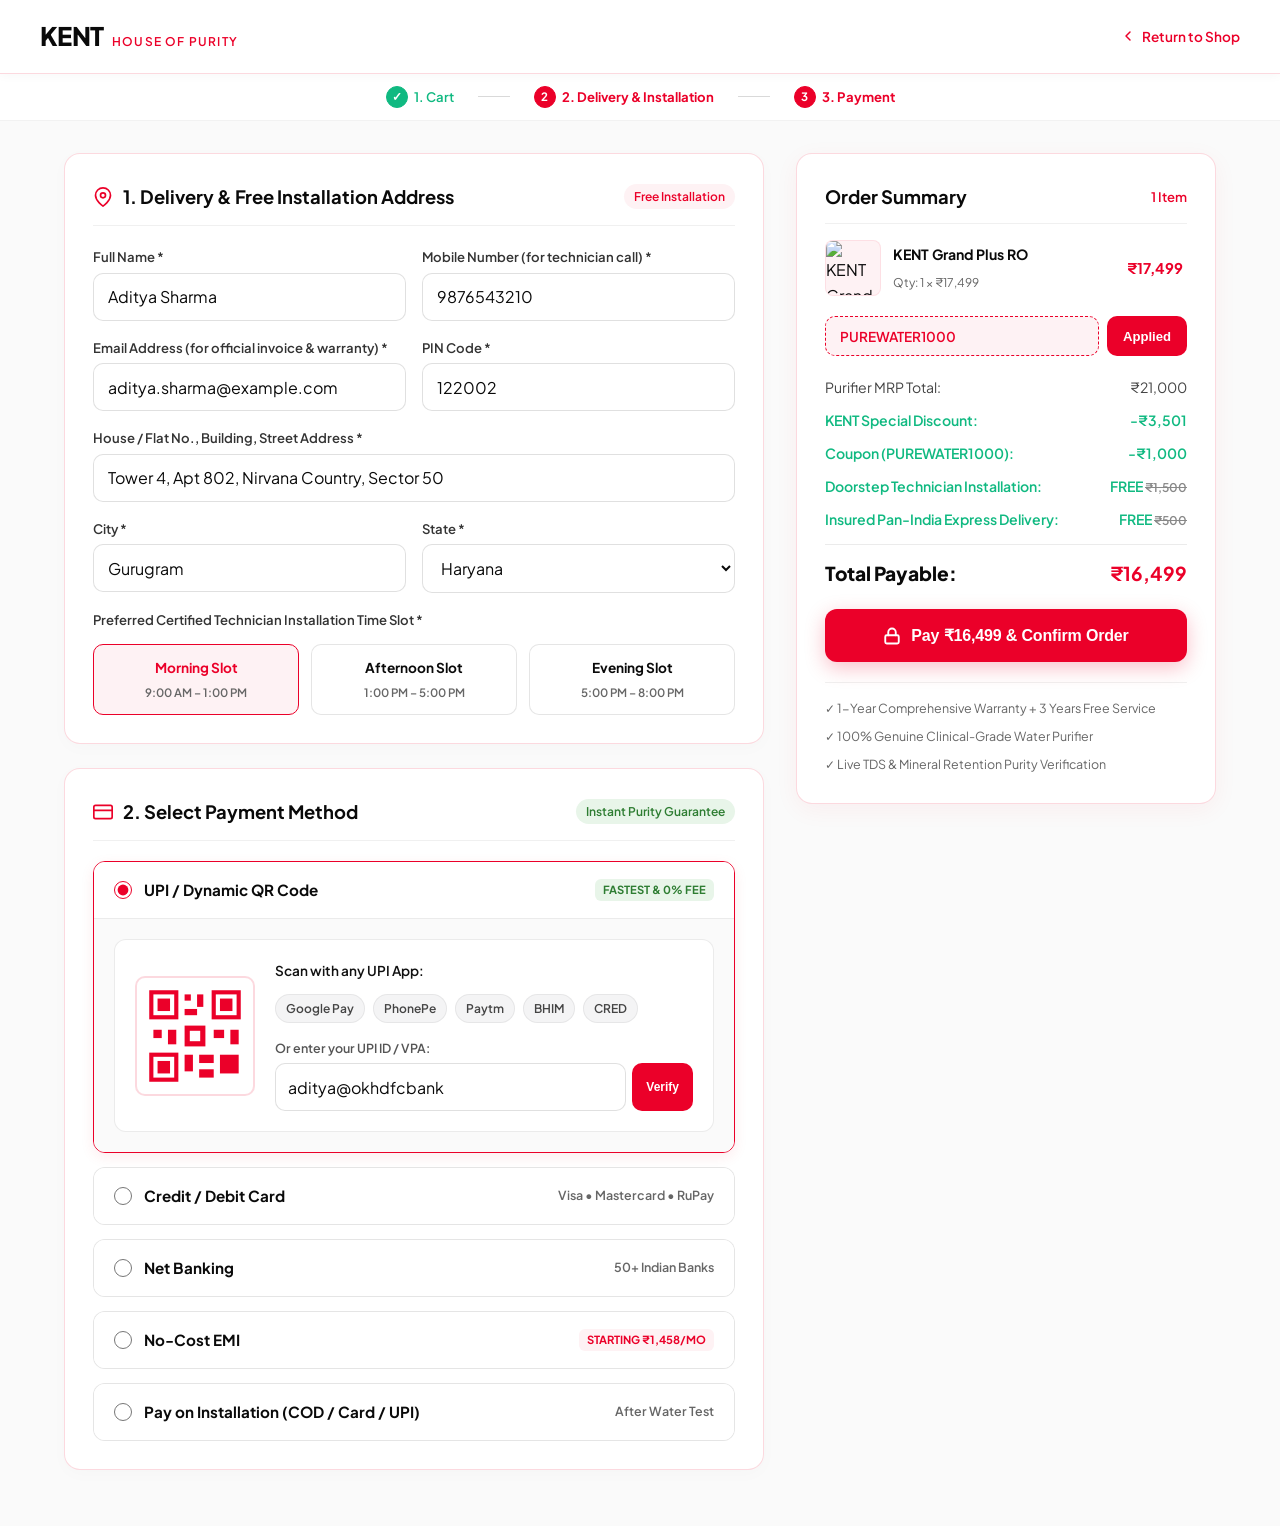
==== commit dff6a4f3: "feat(hero, theme): remove hero action buttons and adopt Roborock US red and tech dark/white color pa" ====
--- a/checkout.html
+++ b/checkout.html
@@ -14,21 +14,21 @@
     <link rel="preconnect" href="https://fonts.gstatic.com" crossorigin>
     <link href="https://fonts.googleapis.com/css2?family=Plus+Jakarta+Sans:ital,wght@0,300;0,400;0,500;0,600;0,700;0,800;1,400;1,600&display=swap" rel="stylesheet">
 
-    <link rel="stylesheet" href="styles.css?v=23.0">
+    <link rel="stylesheet" href="styles.css?v=25.0">
 
     <style>
         /* ═══════════════════════════════════════════════════════════
            CHECKOUT & PAYMENT PAGE CUSTOM STYLES
            ═══════════════════════════════════════════════════════════ */
         :root {
-            --brown: #4E3629;
-            --brown-dark: #332218;
-            --brown-light: #F7F3EE;
-            --brown-border: rgba(78, 54, 41, 0.15);
-            --burgundy: #4E3629;
-            --burgundy-dark: #332218;
-            --burgundy-light: #F7F3EE;
-            --burgundy-border: rgba(78, 54, 41, 0.15);
+            --brown: #EB0029;
+            --brown-dark: #C50022;
+            --brown-light: #FEF2F4;
+            --brown-border: rgba(235, 0, 41, 0.15);
+            --burgundy: #EB0029;
+            --burgundy-dark: #C50022;
+            --burgundy-light: #FEF2F4;
+            --burgundy-border: rgba(235, 0, 41, 0.15);
             --bg-light: #FAFAFA;
             --text-main: #0A0A0A;
             --text-muted: #666666;
@@ -281,7 +281,7 @@
         .form-control:focus {
             outline: none;
             border-color: var(--burgundy);
-            box-shadow: 0 0 0 3px rgba(78, 54, 41, 0.1);
+            box-shadow: 0 0 0 3px rgba(235, 0, 41, 0.1);
         }
 
         .form-control.is-invalid {
@@ -420,7 +420,7 @@
 
         .payment-option-card.is-selected {
             border-color: var(--burgundy);
-            box-shadow: 0 4px 14px rgba(78, 54, 41, 0.08);
+            box-shadow: 0 4px 14px rgba(235, 0, 41, 0.08);
         }
 
         .payment-option-card.is-selected .payment-option-body {
@@ -516,7 +516,7 @@
             border: 1px solid var(--burgundy-border);
             border-radius: 16px;
             padding: 1.75rem;
-            box-shadow: 0 6px 24px rgba(78, 54, 41, 0.05);
+            box-shadow: 0 6px 24px rgba(235, 0, 41, 0.05);
         }
 
         .summary-title {
@@ -550,9 +550,9 @@
             width: 56px;
             height: 56px;
             border-radius: 8px;
-            background: #F7F3EE;
+            background: #FEF2F4;
             object-fit: contain;
-            border: 1px solid rgba(78, 54, 41, 0.08);
+            border: 1px solid rgba(235, 0, 41, 0.08);
             flex-shrink: 0;
         }
 
@@ -659,7 +659,7 @@
             letter-spacing: -0.01em;
             cursor: pointer;
             transition: all 0.25s ease;
-            box-shadow: 0 6px 20px rgba(78, 54, 41, 0.25);
+            box-shadow: 0 6px 20px rgba(235, 0, 41, 0.25);
             display: flex;
             align-items: center;
             justify-content: center;
@@ -670,7 +670,7 @@
         .pay-now-btn:hover {
             background: var(--burgundy-dark);
             transform: translateY(-2px);
-            box-shadow: 0 8px 24px rgba(78, 54, 41, 0.35);
+            box-shadow: 0 8px 24px rgba(235, 0, 41, 0.35);
         }
 
         .pay-now-btn:active {
@@ -916,7 +916,7 @@
                     <section class="checkout-card">
                         <div class="checkout-card-header">
                             <h2>
-                                <svg viewBox="0 0 24 24" width="20" height="20" fill="none" stroke="#4E3629" stroke-width="2" stroke-linecap="round" stroke-linejoin="round" aria-hidden="true">
+                                <svg viewBox="0 0 24 24" width="20" height="20" fill="none" stroke="#EB0029" stroke-width="2" stroke-linecap="round" stroke-linejoin="round" aria-hidden="true">
                                     <path d="M21 10c0 7-9 13-9 13s-9-6-9-13a9 9 0 0 1 18 0z"></path>
                                     <circle cx="12" cy="10" r="3"></circle>
                                 </svg>
@@ -1015,7 +1015,7 @@
                     <section class="checkout-card">
                         <div class="checkout-card-header">
                             <h2>
-                                <svg viewBox="0 0 24 24" width="20" height="20" fill="none" stroke="#4E3629" stroke-width="2" stroke-linecap="round" stroke-linejoin="round" aria-hidden="true">
+                                <svg viewBox="0 0 24 24" width="20" height="20" fill="none" stroke="#EB0029" stroke-width="2" stroke-linecap="round" stroke-linejoin="round" aria-hidden="true">
                                     <rect x="1" y="4" width="22" height="16" rx="2" ry="2"></rect>
                                     <line x1="1" y1="10" x2="23" y2="10"></line>
                                 </svg>
@@ -1041,29 +1041,29 @@
                                             <!-- SVG Simulated QR Code -->
                                             <svg viewBox="0 0 100 100" width="100%" height="100%">
                                                 <rect width="100" height="100" fill="#FFFFFF"/>
-                                                <rect x="6" y="6" width="28" height="28" fill="#4E3629"/>
+                                                <rect x="6" y="6" width="28" height="28" fill="#EB0029"/>
                                                 <rect x="10" y="10" width="20" height="20" fill="#FFFFFF"/>
-                                                <rect x="14" y="14" width="12" height="12" fill="#4E3629"/>
-                                                <rect x="66" y="6" width="28" height="28" fill="#4E3629"/>
+                                                <rect x="14" y="14" width="12" height="12" fill="#EB0029"/>
+                                                <rect x="66" y="6" width="28" height="28" fill="#EB0029"/>
                                                 <rect x="70" y="10" width="20" height="20" fill="#FFFFFF"/>
-                                                <rect x="74" y="14" width="12" height="12" fill="#4E3629"/>
-                                                <rect x="6" y="66" width="28" height="28" fill="#4E3629"/>
+                                                <rect x="74" y="14" width="12" height="12" fill="#EB0029"/>
+                                                <rect x="6" y="66" width="28" height="28" fill="#EB0029"/>
                                                 <rect x="10" y="70" width="20" height="20" fill="#FFFFFF"/>
-                                                <rect x="14" y="74" width="12" height="12" fill="#4E3629"/>
+                                                <rect x="14" y="74" width="12" height="12" fill="#EB0029"/>
                                                 <!-- QR pattern elements -->
-                                                <rect x="40" y="10" width="6" height="6" fill="#4E3629"/>
-                                                <rect x="52" y="10" width="6" height="12" fill="#4E3629"/>
-                                                <rect x="40" y="24" width="12" height="6" fill="#4E3629"/>
-                                                <rect x="10" y="44" width="8" height="8" fill="#4E3629"/>
-                                                <rect x="24" y="44" width="8" height="14" fill="#4E3629"/>
-                                                <rect x="40" y="40" width="20" height="20" fill="#4E3629"/>
+                                                <rect x="40" y="10" width="6" height="6" fill="#EB0029"/>
+                                                <rect x="52" y="10" width="6" height="12" fill="#EB0029"/>
+                                                <rect x="40" y="24" width="12" height="6" fill="#EB0029"/>
+                                                <rect x="10" y="44" width="8" height="8" fill="#EB0029"/>
+                                                <rect x="24" y="44" width="8" height="14" fill="#EB0029"/>
+                                                <rect x="40" y="40" width="20" height="20" fill="#EB0029"/>
                                                 <rect x="45" y="45" width="10" height="10" fill="#FFFFFF"/>
-                                                <rect x="68" y="44" width="10" height="8" fill="#4E3629"/>
-                                                <rect x="84" y="44" width="8" height="14" fill="#4E3629"/>
-                                                <rect x="40" y="68" width="8" height="16" fill="#4E3629"/>
-                                                <rect x="54" y="68" width="14" height="8" fill="#4E3629"/>
-                                                <rect x="54" y="82" width="14" height="8" fill="#4E3629"/>
-                                                <rect x="74" y="68" width="18" height="18" fill="#4E3629"/>
+                                                <rect x="68" y="44" width="10" height="8" fill="#EB0029"/>
+                                                <rect x="84" y="44" width="8" height="14" fill="#EB0029"/>
+                                                <rect x="40" y="68" width="8" height="16" fill="#EB0029"/>
+                                                <rect x="54" y="68" width="14" height="8" fill="#EB0029"/>
+                                                <rect x="54" y="82" width="14" height="8" fill="#EB0029"/>
+                                                <rect x="74" y="68" width="18" height="18" fill="#EB0029"/>
                                             </svg>
                                         </div>
                                         <div class="upi-details-wrap">
@@ -1319,7 +1319,7 @@
     </div>
 
     <!-- Toast Notification Element -->
-    <div id="checkoutToast" style="position:fixed; bottom:24px; left:50%; transform:translateX(-50%) translateY(100px); background:#4E3629; color:#fff; padding:12px 24px; border-radius:999px; font-size:0.88rem; font-weight:600; box-shadow:0 6px 20px rgba(0,0,0,0.25); z-index:9999; transition:all 0.3s cubic-bezier(0.16,1,0.3,1); opacity:0; pointer-events:none;">
+    <div id="checkoutToast" style="position:fixed; bottom:24px; left:50%; transform:translateX(-50%) translateY(100px); background:#EB0029; color:#fff; padding:12px 24px; border-radius:999px; font-size:0.88rem; font-weight:600; box-shadow:0 6px 20px rgba(0,0,0,0.25); z-index:9999; transition:all 0.3s cubic-bezier(0.16,1,0.3,1); opacity:0; pointer-events:none;">
     </div>
 
     <!-- Client-side Logic Script -->
--- a/styles.css
+++ b/styles.css
@@ -9,35 +9,35 @@
 :root {
   --white: #FFFFFF;
   --black: #0A0A0A;
-  --brown: #4E3629;
-  --brown-light: #6E4D3B;
-  --brown-dark: #332218;
-  --brown-deep: #24160E;
-  --brown-soft: #A27B66;
-  --brown-tint: #F7F3EE;
-  --brown-surface: #FAF6F2;
-
-  --burgundy: #4E3629;
-  --burgundy-light: #6E4D3B;
-  --burgundy-dark: #332218;
-  --burgundy-deep: #24160E;
-  --burgundy-soft: #A27B66;
-  --burgundy-tint: #F7F3EE;
-  --burgundy-surface: #FAF6F2;
+  --brown: #EB0029;
+  --brown-light: #FF2E4D;
+  --brown-dark: #C50022;
+  --brown-deep: #9E001A;
+  --brown-soft: #E85D75;
+  --brown-tint: #FEF2F4;
+  --brown-surface: #F5F7FA;
+
+  --burgundy: #EB0029;
+  --burgundy-light: #FF2E4D;
+  --burgundy-dark: #C50022;
+  --burgundy-deep: #9E001A;
+  --burgundy-soft: #E85D75;
+  --burgundy-tint: #FEF2F4;
+  --burgundy-surface: #F5F7FA;
 
   /* Aliases for universal backwards compatibility */
-  --purple: #4E3629;
-  --purple-light: #6E4D3B;
-  --purple-dark: #332218;
-  --purple-deep: #24160E;
-  --purple-soft: #A27B66;
-  --purple-tint: #F7F3EE;
-  --purple-surface: #FAF6F2;
-
-  --gold: #4E3629;
-  --gold-light: #6E4D3B;
-  --gold-dark: #332218;
-  --gold-soft: #A27B66;
+  --purple: #EB0029;
+  --purple-light: #FF2E4D;
+  --purple-dark: #C50022;
+  --purple-deep: #9E001A;
+  --purple-soft: #E85D75;
+  --purple-tint: #FEF2F4;
+  --purple-surface: #F5F7FA;
+
+  --gold: #EB0029;
+  --gold-light: #FF2E4D;
+  --gold-dark: #C50022;
+  --gold-soft: #E85D75;
 
   --light-gray: #FAF8F9;
   --mid-gray: #EFE7EA;
@@ -45,17 +45,17 @@
   --text-muted: rgba(255, 255, 255, 0.72);
 
   --bg-primary: #FFFFFF;
-  --bg-secondary: #FAF6F2;
-  --bg-tertiary: #F7F3EE;
+  --bg-secondary: #F5F7FA;
+  --bg-tertiary: #FEF2F4;
   --text-primary: #0A0A0A;
   --text-secondary: #555555;
-  --border-color: rgba(78, 54, 41, 0.18);
+  --border-color: rgba(235, 0, 41, 0.18);
   --border-subtle: #EFE7EA;
   --card-bg: #FFFFFF;
   --card-border: #EFE7EA;
   --bg-card: #FFFFFF;
   --navbar-bg: rgba(255, 255, 255, 0.98);
-  --footer-bg: #1E1510;
+  --footer-bg: #111111;
   --footer-text: rgba(255, 255, 255, 0.72);
 
   --font-display: 'Plus Jakarta Sans', -apple-system, BlinkMacSystemFont, 'Segoe UI', Roboto, sans-serif;
@@ -68,13 +68,13 @@
   --radius-xl: 50px;
 
   --shadow-sm: 0 2px 8px rgba(0, 0, 0, 0.05);
-  --shadow-md: 0 6px 24px rgba(78, 54, 41, 0.08);
-  --shadow-gold: 0 8px 30px rgba(78, 54, 41, 0.22);
-  --shadow-gold-lg: 0 16px 48px rgba(78, 54, 41, 0.32);
-  --shadow-purple: 0 8px 30px rgba(78, 54, 41, 0.22);
-  --shadow-purple-lg: 0 16px 48px rgba(78, 54, 41, 0.32);
-  --shadow-burgundy: 0 8px 30px rgba(78, 54, 41, 0.22);
-  --shadow-burgundy-lg: 0 16px 48px rgba(78, 54, 41, 0.32);
+  --shadow-md: 0 6px 24px rgba(235, 0, 41, 0.08);
+  --shadow-gold: 0 8px 30px rgba(235, 0, 41, 0.22);
+  --shadow-gold-lg: 0 16px 48px rgba(235, 0, 41, 0.32);
+  --shadow-purple: 0 8px 30px rgba(235, 0, 41, 0.22);
+  --shadow-purple-lg: 0 16px 48px rgba(235, 0, 41, 0.32);
+  --shadow-burgundy: 0 8px 30px rgba(235, 0, 41, 0.22);
+  --shadow-burgundy-lg: 0 16px 48px rgba(235, 0, 41, 0.32);
 
   --transition: 0.35s cubic-bezier(0.4, 0, 0.2, 1);
   --transition-normal: 0.35s cubic-bezier(0.4, 0, 0.2, 1);
@@ -332,7 +332,7 @@
   height: 520px;
   top: -150px;
   right: -110px;
-  background: radial-gradient(circle, rgba(78, 54, 41, 0.03) 0%, transparent 70%);
+  background: radial-gradient(circle, rgba(235, 0, 41, 0.03) 0%, transparent 70%);
 }
 
 .hero-bg-circle--2 {
@@ -340,13 +340,13 @@
   height: 460px;
   bottom: -140px;
   left: -120px;
-  background: radial-gradient(circle, rgba(78, 54, 41, 0.02) 0%, transparent 70%);
+  background: radial-gradient(circle, rgba(235, 0, 41, 0.02) 0%, transparent 70%);
 }
 
 .hero-bg-line {
   position: absolute;
   pointer-events: none;
-  border: 1px solid rgba(78, 54, 41, 0.05);
+  border: 1px solid rgba(235, 0, 41, 0.05);
   border-radius: 50%;
 }
 
@@ -429,7 +429,7 @@
   width: fit-content;
   margin-bottom: 1.5rem;
   padding: 0.45rem 0.9rem 0.45rem 0.45rem;
-  border: 1px solid rgba(78, 54, 41, 0.26);
+  border: 1px solid rgba(235, 0, 41, 0.26);
   border-radius: 999px;
   background: rgba(255, 255, 255, 0.72);
   color: var(--text-primary);
@@ -448,7 +448,7 @@
 .back-button:hover {
   transform: translateY(-2px);
   border-color: var(--gold);
-  box-shadow: 0 16px 34px rgba(78, 54, 41, 0.16);
+  box-shadow: 0 16px 34px rgba(235, 0, 41, 0.16);
 }
 
 .back-button:focus-visible {
@@ -487,7 +487,7 @@
   display: block;
   width: 28px;
   height: 46px;
-  border: 1.5px solid rgba(78, 54, 41, 0.6);
+  border: 1.5px solid rgba(235, 0, 41, 0.6);
   border-radius: 20px;
   position: relative;
 }
@@ -730,7 +730,7 @@
   display: inline-flex;
   align-items: center;
   justify-content: center;
-  background: rgba(78, 54, 41, 0.14);
+  background: rgba(235, 0, 41, 0.14);
   color: var(--gold-dark);
   font-weight: 700;
 }
@@ -906,7 +906,7 @@
   content: '';
   position: absolute;
   inset: 0;
-  background: linear-gradient(135deg, rgba(78, 54, 41, 0.04) 0%);
+  background: linear-gradient(135deg, rgba(235, 0, 41, 0.04) 0%);
   opacity: 0;
   transition: opacity 0.2s ease;
   pointer-events: none;
@@ -915,7 +915,7 @@
 .brand-card:hover {
   border-color: var(--gold);
   transform: translateY(-4px) !important;
-  box-shadow: 0 10px 24px rgba(78, 54, 41, 0.14);
+  box-shadow: 0 10px 24px rgba(235, 0, 41, 0.14);
 }
 
 .brand-card:hover::before {
@@ -1026,8 +1026,8 @@
   background: rgba(255, 255, 255, 0.78);
   backdrop-filter: blur(10px);
   -webkit-backdrop-filter: blur(10px);
-  border: 1px solid rgba(78, 54, 41, 0.45);
-  color: var(--gold-dark, #332218);
+  border: 1px solid rgba(235, 0, 41, 0.45);
+  color: var(--gold-dark, #C50022);
   display: inline-flex;
   align-items: center;
   justify-content: center;
@@ -1042,10 +1042,10 @@
 .product-nav-btn:hover,
 .product-nav-btn:focus-visible {
   background: rgba(255, 255, 255, 0.96);
-  border-color: var(--gold, #4E3629);
+  border-color: var(--gold, #EB0029);
   color: #000000;
   transform: translateY(-50%) scale(1.08);
-  box-shadow: 0 8px 24px rgba(78, 54, 41, 0.28);
+  box-shadow: 0 8px 24px rgba(235, 0, 41, 0.28);
 }
 
 .product-nav-btn:active {
@@ -1294,7 +1294,7 @@
 }
 
 .footer-section a:hover {
-  color: #332218;
+  color: #C50022;
   transform: translateX(2px);
 }
 
@@ -1325,8 +1325,8 @@
 }
 
 .social-links a:hover {
-  background: #332218;
-  border-color: #332218;
+  background: #C50022;
+  border-color: #C50022;
   color: #111111;
   transform: translateY(-2px);
 }
@@ -1437,8 +1437,8 @@
 
   .nav-menu a:hover,
   .nav-menu a.nav-current {
-    background: #F7F3EE;
-    color: var(--burgundy, #4E3629);
+    background: #FEF2F4;
+    color: var(--burgundy, #EB0029);
   }
 
   .nav-menu a::after {
@@ -1774,7 +1774,7 @@
   max-width: 360px;
   width: 100%;
   background: #ffffff;
-  border: 1px solid var(--border-color, rgba(78, 54, 41, 0.18));
+  border: 1px solid var(--border-color, rgba(235, 0, 41, 0.18));
   border-radius: 20px;
   overflow: hidden;
   display: flex;
@@ -1789,13 +1789,13 @@
 .catalog-card:hover,
 .catalog-card.is-selected {
   transform: translateY(-6px);
-  border-color: rgba(78, 54, 41, 0.6);
-  box-shadow: 0 20px 45px rgba(78, 54, 41, 0.16);
+  border-color: rgba(235, 0, 41, 0.6);
+  box-shadow: 0 20px 45px rgba(235, 0, 41, 0.16);
 }
 
 .catalog-card.is-selected {
-  border-color: var(--gold, #4E3629);
-  box-shadow: 0 0 0 2px rgba(78, 54, 41, 0.35), 0 20px 45px rgba(78, 54, 41, 0.16);
+  border-color: var(--gold, #EB0029);
+  box-shadow: 0 0 0 2px rgba(235, 0, 41, 0.35), 0 20px 45px rgba(235, 0, 41, 0.16);
 }
 
 .catalog-card-media {
@@ -1874,7 +1874,7 @@
 .catalog-card-button {
   border: none;
   border-radius: 999px;
-  background: linear-gradient(135deg, #4E3629 0%, #332218 100%);
+  background: linear-gradient(135deg, #EB0029 0%, #C50022 100%);
   color: #ffffff;
   font-size: 0.72rem;
   font-weight: 700;
@@ -1882,14 +1882,14 @@
   text-transform: uppercase;
   padding: 0.65rem 1.2rem;
   cursor: pointer;
-  box-shadow: 0 4px 12px rgba(78, 54, 41, 0.25);
+  box-shadow: 0 4px 12px rgba(235, 0, 41, 0.25);
   transition: transform 0.2s ease, box-shadow 0.2s ease, filter 0.2s ease;
 }
 
 .catalog-card-button:hover {
   filter: brightness(1.08);
   transform: translateY(-2px);
-  box-shadow: 0 6px 18px rgba(78, 54, 41, 0.35);
+  box-shadow: 0 6px 18px rgba(235, 0, 41, 0.35);
 }
 
 @media (max-width: 600px) {
@@ -2144,7 +2144,7 @@
   margin-bottom: 0.9rem;
   padding: 0.55rem 0.9rem;
   border-radius: 999px;
-  background: rgba(78, 54, 41, 0.12);
+  background: rgba(235, 0, 41, 0.12);
   color: var(--gold-dark);
   font-size: 0.76rem;
   font-weight: 700;
@@ -2214,34 +2214,34 @@
 }
 
 .detail-hero-actions .hero-cta--primary {
-  background: linear-gradient(135deg, var(--gold, #4E3629) 0%, var(--gold-dark, #332218) 100%);
+  background: linear-gradient(135deg, var(--gold, #EB0029) 0%, var(--gold-dark, #C50022) 100%);
   color: #ffffff;
   border: 1px solid rgba(255, 255, 255, 0.3);
-  box-shadow: 0 8px 24px rgba(78, 54, 41, 0.32);
+  box-shadow: 0 8px 24px rgba(235, 0, 41, 0.32);
 }
 
 .detail-hero-actions .hero-cta--primary:hover {
   transform: translateY(-3px);
-  box-shadow: 0 14px 32px rgba(78, 54, 41, 0.46);
+  box-shadow: 0 14px 32px rgba(235, 0, 41, 0.46);
 }
 
 .detail-hero-actions .hero-cta--demo {
-  background: rgba(78, 54, 41, 0.1);
+  background: rgba(235, 0, 41, 0.1);
   color: #0a0a0a;
-  border: 1.5px solid var(--gold, #4E3629);
-  box-shadow: 0 8px 22px rgba(78, 54, 41, 0.16);
+  border: 1.5px solid var(--gold, #EB0029);
+  box-shadow: 0 8px 22px rgba(235, 0, 41, 0.16);
 }
 
 .detail-hero-actions .hero-cta--demo svg {
-  color: var(--gold-dark, #332218);
+  color: var(--gold-dark, #C50022);
 }
 
 .detail-hero-actions .hero-cta--demo:hover {
-  background: linear-gradient(135deg, var(--gold, #4E3629) 0%, var(--gold-dark, #332218) 100%);
+  background: linear-gradient(135deg, var(--gold, #EB0029) 0%, var(--gold-dark, #C50022) 100%);
   color: #ffffff;
   border-color: transparent;
   transform: translateY(-3px);
-  box-shadow: 0 14px 32px rgba(78, 54, 41, 0.42);
+  box-shadow: 0 14px 32px rgba(235, 0, 41, 0.42);
 }
 
 .detail-hero-actions .hero-cta--demo:hover svg {
@@ -2251,18 +2251,18 @@
 .detail-hero-actions .hero-cta--contact {
   background: #0d0d0d;
   color: #ffffff;
-  border: 1.5px solid rgba(78, 54, 41, 0.42);
+  border: 1.5px solid rgba(235, 0, 41, 0.42);
   box-shadow: 0 8px 22px rgba(0, 0, 0, 0.16);
 }
 
 .detail-hero-actions .hero-cta--contact svg {
-  color: var(--gold, #4E3629);
+  color: var(--gold, #EB0029);
 }
 
 .detail-hero-actions .hero-cta--contact:hover {
   transform: translateY(-3px);
-  border-color: var(--gold, #4E3629);
-  box-shadow: 0 12px 28px rgba(78, 54, 41, 0.22), 0 4px 12px rgba(0, 0, 0, 0.3);
+  border-color: var(--gold, #EB0029);
+  box-shadow: 0 12px 28px rgba(235, 0, 41, 0.22), 0 4px 12px rgba(0, 0, 0, 0.3);
   background: #181818;
 }
 
@@ -2349,10 +2349,10 @@
 
 .book-demo-card {
   background: #FFFFFF;
-  border: 1px solid rgba(78, 54, 41, 0.12);
+  border: 1px solid rgba(235, 0, 41, 0.12);
   border-radius: 20px;
   padding: clamp(1.75rem, 4vw, 2.75rem);
-  box-shadow: 0 10px 32px rgba(78, 54, 41, 0.05);
+  box-shadow: 0 10px 32px rgba(235, 0, 41, 0.05);
   position: relative;
   overflow: hidden;
 }
@@ -2364,7 +2364,7 @@
   left: 0;
   right: 0;
   height: 4px;
-  background: linear-gradient(90deg, #4E3629, #6E4D3B, #4E3629);
+  background: linear-gradient(90deg, #EB0029, #FF2E4D, #EB0029);
 }
 
 .book-demo-header {
@@ -2379,7 +2379,7 @@
   font-weight: 700;
   text-transform: uppercase;
   letter-spacing: 0.14em;
-  color: #4E3629;
+  color: #EB0029;
   margin-bottom: 0.45rem;
 }
 
@@ -2503,20 +2503,20 @@
 }
 
 .demo-slot-label:hover {
-  border-color: rgba(78, 54, 41, 0.35);
+  border-color: rgba(235, 0, 41, 0.35);
   background: #FAF8F9;
 }
 
 .demo-slot-label:has(input[type="radio"]:checked),
 .demo-slot-label.is-selected {
-  border-color: #4E3629;
-  background: #F7F3EE;
-  box-shadow: 0 0 0 1px #4E3629;
+  border-color: #EB0029;
+  background: #FEF2F4;
+  box-shadow: 0 0 0 1px #EB0029;
 }
 
 .demo-slot-label:has(input[type="radio"]:checked) strong,
 .demo-slot-label.is-selected strong {
-  color: #4E3629;
+  color: #EB0029;
 }
 
 .book-demo-label {
@@ -2549,7 +2549,7 @@
 .book-demo-field-icon {
   position: absolute;
   left: 1rem;
-  color: #4E3629;
+  color: #EB0029;
   pointer-events: none;
   opacity: 0.75;
 }
@@ -2588,20 +2588,20 @@
 .book-demo-input:focus,
 .book-demo-select:focus {
   outline: none;
-  border-color: #4E3629;
-  box-shadow: 0 0 0 3px rgba(78, 54, 41, 0.12);
+  border-color: #EB0029;
+  box-shadow: 0 0 0 3px rgba(235, 0, 41, 0.12);
 }
 
 /* ─── Demo Day / Date Selection (Calendar & Quick Chips) ─── */
 .demo-selected-date-preview {
   font-size: 0.78rem;
   font-weight: 700;
-  color: #4E3629;
+  color: #EB0029;
   letter-spacing: 0.02em;
-  background: rgba(78, 54, 41, 0.08);
+  background: rgba(235, 0, 41, 0.08);
   padding: 0.2rem 0.65rem;
   border-radius: 999px;
-  border: 1px solid rgba(78, 54, 41, 0.18);
+  border: 1px solid rgba(235, 0, 41, 0.18);
 }
 
 .demo-date-quick-chips {
@@ -2656,16 +2656,16 @@
 }
 
 .demo-date-chip:hover {
-  border-color: rgba(78, 54, 41, 0.4);
+  border-color: rgba(235, 0, 41, 0.4);
   background: #FAF8F9;
   transform: translateY(-1px);
 }
 
 .demo-date-chip.is-active {
-  border-color: #4E3629;
-  background: #4E3629;
+  border-color: #EB0029;
+  background: #EB0029;
   color: #FFFFFF;
-  box-shadow: 0 4px 14px rgba(78, 54, 41, 0.28);
+  box-shadow: 0 4px 14px rgba(235, 0, 41, 0.28);
 }
 
 .demo-date-chip.is-active strong,
@@ -2686,10 +2686,12 @@
 }
 
 .book-demo-date-input::-webkit-calendar-picker-indicator:hover {
-  background: rgba(78, 54, 41, 0.08);
-}
-  border-color: #4E3629;
-  box-shadow: 0 0 0 3.5px rgba(78, 54, 41, 0.15);
+  background: rgba(235, 0, 41, 0.08);
+}
+
+.book-demo-date-input:focus {
+  border-color: #EB0029;
+  box-shadow: 0 0 0 3.5px rgba(235, 0, 41, 0.15);
   background-color: #FFFFFF;
 }
 
@@ -2714,7 +2716,7 @@
   max-width: 480px;
   min-height: 50px;
   padding: 0.85rem 2rem;
-  background: linear-gradient(135deg, #4E3629 0%, #332218 100%);
+  background: linear-gradient(135deg, #EB0029 0%, #C50022 100%);
   color: #FFFFFF;
   font-family: inherit;
   font-size: 1rem;
@@ -2727,14 +2729,14 @@
   align-items: center;
   justify-content: center;
   gap: 8px;
-  box-shadow: 0 6px 20px rgba(78, 54, 41, 0.28);
+  box-shadow: 0 6px 20px rgba(235, 0, 41, 0.28);
   transition: transform 0.2s ease, box-shadow 0.2s ease, filter 0.2s ease;
   touch-action: manipulation;
 }
 
 .book-demo-submit-btn:hover {
   transform: translateY(-2px);
-  box-shadow: 0 10px 28px rgba(78, 54, 41, 0.4);
+  box-shadow: 0 10px 28px rgba(235, 0, 41, 0.4);
   filter: brightness(1.05);
 }
 
@@ -2864,8 +2866,8 @@
   margin-top: 1.25rem;
   padding: 0.9rem 1rem;
   border-radius: 18px;
-  background: rgba(78, 54, 41, 0.08);
-  border: 1px solid rgba(78, 54, 41, 0.2);
+  background: rgba(235, 0, 41, 0.08);
+  border: 1px solid rgba(235, 0, 41, 0.2);
   color: var(--text-secondary);
 }
 
@@ -2899,8 +2901,8 @@
   margin-top: 1.4rem;
   padding: 1rem 1.1rem;
   border-radius: 22px;
-  background: linear-gradient(135deg, rgba(78, 54, 41, 0.1), transparent);
-  border: 1px solid rgba(78, 54, 41, 0.18);
+  background: linear-gradient(135deg, rgba(235, 0, 41, 0.1), transparent);
+  border: 1px solid rgba(235, 0, 41, 0.18);
 }
 
 .detail-commerce-actions {
@@ -2970,21 +2972,21 @@
   align-items: center;
   padding: 0.45rem 0.85rem;
   border-radius: 999px;
-  background: linear-gradient(135deg, rgba(78, 54, 41, 0.14) 0%, rgba(78, 54, 41, 0.06) 100%);
-  border: 1px solid rgba(78, 54, 41, 0.32);
-  color: var(--gold-dark, #332218);
+  background: linear-gradient(135deg, rgba(235, 0, 41, 0.14) 0%, rgba(235, 0, 41, 0.06) 100%);
+  border: 1px solid rgba(235, 0, 41, 0.32);
+  color: var(--gold-dark, #C50022);
   font-size: 0.78rem;
   font-weight: 600;
   letter-spacing: 0.02em;
-  box-shadow: 0 2px 8px rgba(78, 54, 41, 0.08);
+  box-shadow: 0 2px 8px rgba(235, 0, 41, 0.08);
   transition: transform 0.22s ease, border-color 0.22s ease, box-shadow 0.22s ease, background 0.22s ease;
 }
 
 .detail-pill:hover {
   transform: translateY(-1px);
-  border-color: var(--gold, #4E3629);
-  background: linear-gradient(135deg, rgba(78, 54, 41, 0.22) 0%, rgba(78, 54, 41, 0.1) 100%);
-  box-shadow: 0 4px 12px rgba(78, 54, 41, 0.16);
+  border-color: var(--gold, #EB0029);
+  background: linear-gradient(135deg, rgba(235, 0, 41, 0.22) 0%, rgba(235, 0, 41, 0.1) 100%);
+  box-shadow: 0 4px 12px rgba(235, 0, 41, 0.16);
 }
 
 .detail-showcase-section {
@@ -3016,7 +3018,7 @@
 }
 
 .detail-showcase-kicker {
-  color: #332218;
+  color: #C50022;
   font-size: 0.72rem;
   font-weight: 700;
   text-transform: uppercase;
@@ -3044,28 +3046,28 @@
   padding: 0.85rem 1rem;
   border-radius: 12px;
   background: #FFFFFF;
-  border: 1px solid rgba(78, 54, 41, 0.12);
-  box-shadow: 0 2px 10px rgba(78, 54, 41, 0.03);
+  border: 1px solid rgba(235, 0, 41, 0.12);
+  box-shadow: 0 2px 10px rgba(235, 0, 41, 0.03);
   transition: transform 0.25s ease, box-shadow 0.25s ease, border-color 0.25s ease;
 }
 
 .detail-showcase-item:hover {
   transform: translateY(-2px);
-  border-color: rgba(78, 54, 41, 0.25);
-  box-shadow: 0 6px 18px rgba(78, 54, 41, 0.08);
+  border-color: rgba(235, 0, 41, 0.25);
+  box-shadow: 0 6px 18px rgba(235, 0, 41, 0.08);
 }
 
 .detail-showcase-icon {
   width: 38px;
   height: 38px;
   border-radius: 14px;
-  background: linear-gradient(135deg, rgba(78, 54, 41, 0.18), rgba(78, 54, 41, 0.08));
-  border: 1px solid rgba(78, 54, 41, 0.28);
+  background: linear-gradient(135deg, rgba(235, 0, 41, 0.18), rgba(235, 0, 41, 0.08));
+  border: 1px solid rgba(235, 0, 41, 0.28);
   display: flex;
   align-items: center;
   justify-content: center;
-  color: #332218;
-  box-shadow: inset 0 1px 0 rgba(255, 255, 255, 0.5), 0 8px 18px rgba(78, 54, 41, 0.08);
+  color: #C50022;
+  box-shadow: inset 0 1px 0 rgba(255, 255, 255, 0.5), 0 8px 18px rgba(235, 0, 41, 0.08);
   flex-shrink: 0;
 }
 
@@ -3181,23 +3183,23 @@
   height: 36px;
   border-radius: 50%;
   background: #ffffff;
-  border: 1.5px solid rgba(78, 54, 41, 0.22);
-  color: #4E3629;
+  border: 1.5px solid rgba(235, 0, 41, 0.22);
+  color: #EB0029;
   display: inline-flex;
   align-items: center;
   justify-content: center;
   cursor: pointer;
   transition: all 0.25s cubic-bezier(0.2, 0.8, 0.2, 1);
-  box-shadow: 0 4px 12px rgba(78, 54, 41, 0.08);
+  box-shadow: 0 4px 12px rgba(235, 0, 41, 0.08);
   padding: 0;
 }
 
 .showcase-nav-btn:hover {
-  background: #4E3629;
+  background: #EB0029;
   color: #ffffff;
-  border-color: #4E3629;
+  border-color: #EB0029;
   transform: scale(1.1);
-  box-shadow: 0 6px 18px rgba(78, 54, 41, 0.3);
+  box-shadow: 0 6px 18px rgba(235, 0, 41, 0.3);
 }
 
 .showcase-nav-btn:active {
@@ -3225,7 +3227,7 @@
 .detail-showcase-dot.is-active {
   width: 26px;
   border-radius: 999px;
-  background: #4E3629;
+  background: #EB0029;
 }
 
 
@@ -3294,8 +3296,8 @@
   width: 100%;
   padding: 1.75rem 2rem;
   background: #f8f9fa;
-  border-top: 1px solid rgba(78, 54, 41, 0.18);
-  border-bottom: 1px solid rgba(78, 54, 41, 0.18);
+  border-top: 1px solid rgba(235, 0, 41, 0.18);
+  border-bottom: 1px solid rgba(235, 0, 41, 0.18);
 }
 
 .xgimi-features-header {
@@ -3310,8 +3312,8 @@
   padding: 0.35rem 1.1rem;
   border: 1px solid rgba(90, 0, 23, 0.22);
   border-radius: 50px;
-  color: #332218;
-  background: rgba(78, 54, 41, 0.1);
+  color: #C50022;
+  background: rgba(235, 0, 41, 0.1);
   font-size: 0.72rem;
   font-weight: 700;
   letter-spacing: 2px;
@@ -3387,8 +3389,8 @@
 }
 
 .xgimi-feature-card:hover {
-  border-color: #4E3629;
-  box-shadow: 0 14px 30px rgba(0, 0, 0, 0.07), 0 0 20px rgba(78, 54, 41, 0.22);
+  border-color: #EB0029;
+  box-shadow: 0 14px 30px rgba(0, 0, 0, 0.07), 0 0 20px rgba(235, 0, 41, 0.22);
   transform: translateY(-6px);
 }
 
@@ -3413,7 +3415,7 @@
   height: 100%;
   place-items: center;
   color: rgba(255, 255, 255, 0.58);
-  background: radial-gradient(circle at 50% 35%, rgba(78, 54, 41, 0.18), transparent 42%), #111111;
+  background: radial-gradient(circle at 50% 35%, rgba(235, 0, 41, 0.18), transparent 42%), #111111;
   font-size: 0.72rem;
   font-weight: 600;
   letter-spacing: 0.08em;
@@ -3429,7 +3431,7 @@
   align-items: center;
   gap: 0.35rem;
   padding: 0.2rem 0.6rem;
-  border: 1px solid rgba(78, 54, 41, 0.4);
+  border: 1px solid rgba(235, 0, 41, 0.4);
   border-radius: 50px;
   color: #ffffff;
   background: rgba(10, 10, 10, 0.72);
@@ -3442,8 +3444,8 @@
   width: 6px;
   height: 6px;
   border-radius: 50%;
-  background: #4E3629;
-  box-shadow: 0 0 6px #4E3629;
+  background: #EB0029;
+  box-shadow: 0 0 6px #EB0029;
 }
 
 .xgimi-feature-content {
@@ -3455,7 +3457,7 @@
 }
 
 .xgimi-feature-number {
-  color: #332218;
+  color: #C50022;
   font-size: 0.7rem;
   font-weight: 800;
   letter-spacing: 1px;
@@ -3495,7 +3497,7 @@
 .xgimi-feature-dot.is-active {
   width: 22px;
   border-radius: 20px;
-  background: #332218;
+  background: #C50022;
 }
 
 @media (max-width: 1100px) {
@@ -3544,8 +3546,8 @@
 .xgimi-setups-section {
   width: 100%;
   padding: 1.75rem 0;
-  border-top: 1px solid rgba(78, 54, 41, 0.16);
-  border-bottom: 1px solid rgba(78, 54, 41, 0.16);
+  border-top: 1px solid rgba(235, 0, 41, 0.16);
+  border-bottom: 1px solid rgba(235, 0, 41, 0.16);
   background: #ffffff;
 }
 
@@ -3636,7 +3638,7 @@
 .xgimi-setup-tag {
   display: inline-block;
   padding: 0.25rem 0.65rem;
-  border: 1px solid rgba(78, 54, 41, 0.4);
+  border: 1px solid rgba(235, 0, 41, 0.4);
   border-radius: 50px;
   color: #ffffff;
   background: rgba(10, 10, 10, 0.7);
@@ -3704,7 +3706,7 @@
 
   .xgimi-setup-card:hover {
     border-color: var(--gold);
-    box-shadow: 0 16px 36px rgba(0, 0, 0, 0.12), 0 0 20px rgba(78, 54, 41, 0.2);
+    box-shadow: 0 16px 36px rgba(0, 0, 0, 0.12), 0 0 20px rgba(235, 0, 41, 0.2);
     transform: translateY(-6px);
   }
 
@@ -3755,7 +3757,7 @@
 }
 
 .detail-proof-header span {
-  color: #332218;
+  color: #C50022;
   font-size: 0.72rem;
   font-weight: 700;
   text-transform: uppercase;
@@ -3785,7 +3787,7 @@
 }
 
 .detail-stars {
-  color: #332218;
+  color: #C50022;
   font-size: 0.85rem;
   margin-bottom: 0.4rem;
 }
@@ -3970,7 +3972,7 @@
   background: var(--card-bg);
   border: 1px solid var(--card-border);
   border-radius: 26px;
-  box-shadow: 0 22px 60px rgba(10, 10, 10, 0.18), 0 0 0 1px rgba(78, 54, 41, 0.08);
+  box-shadow: 0 22px 60px rgba(10, 10, 10, 0.18), 0 0 0 1px rgba(235, 0, 41, 0.08);
   padding: 1rem 1.1rem 1.1rem;
   transform: translateY(18px) scale(0.985);
   transition: transform 0.32s ease;
@@ -4344,7 +4346,7 @@
   transition: opacity 0.4s ease, transform 0.4s ease;
   transform: translateY(10px);
   background: var(--card-bg);
-  border: 1px solid rgba(78, 54, 41, 0.2);
+  border: 1px solid rgba(235, 0, 41, 0.2);
   border-radius: var(--radius-md);
   padding: 1.4rem 1.6rem;
   box-shadow: 0 4px 20px rgba(0, 0, 0, 0.04);
@@ -4527,7 +4529,7 @@
   .testimonial-card {
     padding: 1rem 1.2rem 0.85rem;
     border-radius: 12px;
-    border: 1px solid rgba(78, 54, 41, 0.2);
+    border: 1px solid rgba(235, 0, 41, 0.2);
     box-shadow: 0 4px 16px rgba(0, 0, 0, 0.03);
   }
 
@@ -4544,7 +4546,7 @@
     align-items: center;
     gap: 0.1rem;
     padding-top: 0.45rem;
-    border-top: 1px dashed rgba(78, 54, 41, 0.2);
+    border-top: 1px dashed rgba(235, 0, 41, 0.2);
     width: 100%;
   }
 
@@ -4593,7 +4595,7 @@
     min-width: 38px;
     padding: 0;
     border-radius: 10px;
-    background: rgba(78, 54, 41, 0.08);
+    background: rgba(235, 0, 41, 0.08);
   }
 
   .feature-icon svg {
@@ -4656,7 +4658,7 @@
   .testimonial-card {
     padding: 0.85rem 0.95rem 0.75rem;
     border-radius: 10px;
-    border: 1px solid rgba(78, 54, 41, 0.18);
+    border: 1px solid rgba(235, 0, 41, 0.18);
     box-shadow: 0 2px 10px rgba(0, 0, 0, 0.03);
   }
 
@@ -4673,7 +4675,7 @@
     align-items: center;
     gap: 0.05rem;
     padding-top: 0.35rem;
-    border-top: 1px dashed rgba(78, 54, 41, 0.18);
+    border-top: 1px dashed rgba(235, 0, 41, 0.18);
     width: 100%;
   }
 
@@ -4892,7 +4894,7 @@
   padding: 0.8rem;
   font-size: 0.85rem;
   font-weight: 700;
-  background: linear-gradient(135deg, #4E3629 0%, #332218 100%);
+  background: linear-gradient(135deg, #EB0029 0%, #C50022 100%);
   color: #ffffff;
   border: none;
   border-radius: 8px;
@@ -4941,7 +4943,7 @@
 .map-area svg path:hover,
 .map-area svg path.active-state {
   fill: var(--gold) !important;
-  filter: drop-shadow(0 4px 8px rgba(78, 54, 41, 0.4));
+  filter: drop-shadow(0 4px 8px rgba(235, 0, 41, 0.4));
 }
 
 /* ─── WHAT SETS US APART SECTION ───────────────────────────── */
@@ -5187,9 +5189,9 @@
 }
 
 .store-grid-card:hover {
-  border-color: var(--gold, #4E3629);
+  border-color: var(--gold, #EB0029);
   transform: translateY(-3px);
-  box-shadow: 0 6px 16px rgba(78, 54, 41, 0.18);
+  box-shadow: 0 6px 16px rgba(235, 0, 41, 0.18);
 }
 
 /* Card Header Title */
@@ -5209,9 +5211,9 @@
   height: 70px;
   min-width: 70px;
   min-height: 70px;
-  background: rgba(78, 54, 41, 0.08);
+  background: rgba(235, 0, 41, 0.08);
   /* Soft Gold Tint Background */
-  border: 1px solid rgba(78, 54, 41, 0.2);
+  border: 1px solid rgba(235, 0, 41, 0.2);
   border-radius: 10px;
   display: flex;
   align-items: center;
@@ -5223,7 +5225,7 @@
 }
 
 .store-grid-card:hover .store-landmark-img {
-  background: rgba(78, 54, 41, 0.15);
+  background: rgba(235, 0, 41, 0.15);
 }
 
 .store-landmark-img svg,
@@ -5250,7 +5252,7 @@
   font-family: var(--font-body, sans-serif);
   font-size: 0.62rem;
   font-weight: 700;
-  color: var(--gold-dark, #332218);
+  color: var(--gold-dark, #C50022);
   margin-top: 0.4rem;
   opacity: 0.85;
   transition: opacity 0.2s ease, transform 0.2s ease;
@@ -5307,7 +5309,7 @@
   position: relative;
   transform: translateY(20px) scale(0.95);
   transition: transform 0.3s cubic-bezier(0.34, 1.56, 0.64, 1);
-  border: 1px solid rgba(78, 54, 41, 0.3);
+  border: 1px solid rgba(235, 0, 41, 0.3);
 }
 
 .store-modal-backdrop.active .store-modal-card {
@@ -5336,7 +5338,7 @@
 
 .store-modal-close:hover,
 .store-modal-close:focus-visible {
-  background: rgba(78, 54, 41, 0.9);
+  background: rgba(235, 0, 41, 0.9);
   transform: rotate(90deg);
 }
 
@@ -5406,8 +5408,8 @@
 .store-modal-icon-wrap {
   width: 48px;
   height: 48px;
-  background: rgba(78, 54, 41, 0.1);
-  border: 1px solid rgba(78, 54, 41, 0.3);
+  background: rgba(235, 0, 41, 0.1);
+  border: 1px solid rgba(235, 0, 41, 0.3);
   border-radius: 10px;
   display: flex;
   align-items: center;
@@ -5463,7 +5465,7 @@
 }
 
 .info-row svg {
-  color: var(--gold, #4E3629);
+  color: var(--gold, #EB0029);
   margin-top: 0.15rem;
   flex-shrink: 0;
   width: 16px;
@@ -5513,7 +5515,7 @@
 
 /* Primary Centered Book Demo Button in Store Modal */
 .btn-store-demo {
-  background: linear-gradient(135deg, var(--gold, #4E3629) 0%, var(--gold-dark, #332218) 100%);
+  background: linear-gradient(135deg, var(--gold, #EB0029) 0%, var(--gold-dark, #C50022) 100%);
   color: #ffffff;
   font-family: var(--font-body, 'Plus Jakarta Sans', sans-serif);
   font-size: 0.9rem;
@@ -5528,7 +5530,7 @@
   justify-content: center;
   gap: 0.45rem;
   cursor: pointer;
-  box-shadow: 0 4px 14px rgba(78, 54, 41, 0.38);
+  box-shadow: 0 4px 14px rgba(235, 0, 41, 0.38);
   transition: transform 0.2s ease, box-shadow 0.2s ease, background 0.2s ease;
   white-space: nowrap;
 }
@@ -5536,7 +5538,7 @@
 .btn-store-demo:hover,
 .btn-store-demo:focus-visible {
   transform: translateY(-2px);
-  box-shadow: 0 6px 20px rgba(78, 54, 41, 0.55);
+  box-shadow: 0 6px 20px rgba(235, 0, 41, 0.55);
 }
 
 .btn-store-demo:active {
@@ -5574,8 +5576,8 @@
 .btn-store-secondary:focus-visible {
   transform: translateY(-2px);
   background: var(--bg-secondary, #f8f7f5);
-  border-color: var(--gold, #4E3629);
-  color: var(--gold-dark, #332218);
+  border-color: var(--gold, #EB0029);
+  color: var(--gold-dark, #C50022);
 }
 
 .store-modal-actions svg {
@@ -5634,7 +5636,7 @@
 }
 
 .btn-store-demo-back:hover {
-  color: var(--gold-dark, #332218);
+  color: var(--gold-dark, #C50022);
   transform: translateX(-2px);
 }
 
@@ -5642,9 +5644,9 @@
   display: inline-flex;
   align-items: center;
   gap: 0.35rem;
-  background: rgba(78, 54, 41, 0.12);
-  color: var(--gold-dark, #332218);
-  border: 1px solid rgba(78, 54, 41, 0.28);
+  background: rgba(235, 0, 41, 0.12);
+  color: var(--gold-dark, #C50022);
+  border: 1px solid rgba(235, 0, 41, 0.28);
   border-radius: 20px;
   padding: 0.25rem 0.75rem;
   font-family: var(--font-body, 'Plus Jakarta Sans', sans-serif);
@@ -5713,8 +5715,8 @@
 
 .store-demo-field input:focus,
 .store-demo-field select:focus {
-  border-color: var(--gold, #4E3629);
-  box-shadow: 0 0 0 3px rgba(78, 54, 41, 0.18);
+  border-color: var(--gold, #EB0029);
+  box-shadow: 0 0 0 3px rgba(235, 0, 41, 0.18);
 }
 
 .store-demo-phone-wrap {
@@ -5728,8 +5730,8 @@
 }
 
 .store-demo-phone-wrap:focus-within {
-  border-color: var(--gold, #4E3629);
-  box-shadow: 0 0 0 3px rgba(78, 54, 41, 0.18);
+  border-color: var(--gold, #EB0029);
+  box-shadow: 0 0 0 3px rgba(235, 0, 41, 0.18);
 }
 
 .phone-country-code {
@@ -5765,11 +5767,11 @@
   height: 52px;
   margin: 0 auto 0.85rem;
   border-radius: 50%;
-  background: rgba(78, 54, 41, 0.15);
+  background: rgba(235, 0, 41, 0.15);
   display: flex;
   align-items: center;
   justify-content: center;
-  color: var(--gold-dark, #332218);
+  color: var(--gold-dark, #C50022);
 }
 
 .store-demo-success-title {
@@ -5789,7 +5791,7 @@
 }
 
 .btn-store-demo-done {
-  background: linear-gradient(135deg, var(--gold, #4E3629) 0%, var(--gold-dark, #332218) 100%);
+  background: linear-gradient(135deg, var(--gold, #EB0029) 0%, var(--gold-dark, #C50022) 100%);
   color: #ffffff;
   font-family: var(--font-body, 'Plus Jakarta Sans', sans-serif);
   font-size: 0.85rem;
@@ -5798,13 +5800,13 @@
   border: none;
   border-radius: 8px;
   cursor: pointer;
-  box-shadow: 0 4px 12px rgba(78, 54, 41, 0.3);
+  box-shadow: 0 4px 12px rgba(235, 0, 41, 0.3);
   transition: transform 0.2s ease, box-shadow 0.2s ease;
 }
 
 .btn-store-demo-done:hover {
   transform: translateY(-2px);
-  box-shadow: 0 6px 16px rgba(78, 54, 41, 0.45);
+  box-shadow: 0 6px 16px rgba(235, 0, 41, 0.45);
 }
 
 /* Mobile Modal Adjustments */
@@ -5954,7 +5956,7 @@
   height: 1.3rem;
   flex: 0 0 1.3rem;
   border-radius: 50%;
-  background: rgba(78, 54, 41, 0.16);
+  background: rgba(235, 0, 41, 0.16);
   color: var(--gold-dark);
   font-size: 0.72rem;
 }
@@ -5973,7 +5975,7 @@
   overflow: hidden;
   text-align: center;
   background: radial-gradient(circle at center, rgba(248, 249, 250, 0.48) 0%, rgba(248, 249, 250, 0.91) 74%), url("") center / cover no-repeat;
-  border-bottom: 1px solid rgba(78, 54, 41, 0.3);
+  border-bottom: 1px solid rgba(235, 0, 41, 0.3);
 }
 
 .experience-hero-content {
@@ -6016,10 +6018,10 @@
   gap: 0.5rem;
   padding: 0.75rem 2.1rem;
   color: #ffffff;
-  background: linear-gradient(135deg, #4E3629 0%, #332218 100%);
-  border: 1px solid rgba(78, 54, 41, 0.6);
+  background: linear-gradient(135deg, #EB0029 0%, #C50022 100%);
+  border: 1px solid rgba(235, 0, 41, 0.6);
   border-radius: 999px;
-  box-shadow: 0 8px 24px rgba(78, 54, 41, 0.35);
+  box-shadow: 0 8px 24px rgba(235, 0, 41, 0.35);
   font-family: var(--font-body);
   font-size: 0.78rem;
   font-weight: 700;
@@ -6034,7 +6036,7 @@
   color: #ffffff;
   filter: brightness(1.08);
   transform: translateY(-2px);
-  box-shadow: 0 12px 28px rgba(78, 54, 41, 0.5);
+  box-shadow: 0 12px 28px rgba(235, 0, 41, 0.5);
 }
 
 #store-grid {
@@ -6057,17 +6059,17 @@
   justify-content: center;
   gap: 0.5rem;
   padding: 0.85rem 1.25rem;
-  border: 1px solid rgba(78, 54, 41, 0.45);
+  border: 1px solid rgba(235, 0, 41, 0.45);
   border-radius: 12px;
-  background: linear-gradient(135deg, rgba(78, 54, 41, 0.12) 0%, rgba(78, 54, 41, 0.04) 100%);
-  color: var(--gold-dark, #332218);
+  background: linear-gradient(135deg, rgba(235, 0, 41, 0.12) 0%, rgba(235, 0, 41, 0.04) 100%);
+  color: var(--gold-dark, #C50022);
   font-family: var(--font-body);
   font-size: 0.9rem;
   font-weight: 600;
   letter-spacing: 0.01em;
   cursor: pointer;
   outline: none;
-  box-shadow: 0 4px 16px rgba(78, 54, 41, 0.08);
+  box-shadow: 0 4px 16px rgba(235, 0, 41, 0.08);
   transition: all 0.28s cubic-bezier(0.16, 1, 0.3, 1);
   white-space: nowrap;
   user-select: none;
@@ -6075,20 +6077,20 @@
 }
 
 .btn-near-me:hover {
-  background: linear-gradient(135deg, rgba(78, 54, 41, 0.22) 0%, rgba(78, 54, 41, 0.1) 100%);
-  border-color: var(--gold, #4E3629);
-  color: #24160E;
+  background: linear-gradient(135deg, rgba(235, 0, 41, 0.22) 0%, rgba(235, 0, 41, 0.1) 100%);
+  border-color: var(--gold, #EB0029);
+  color: #9E001A;
   transform: translateY(-1px);
-  box-shadow: 0 8px 24px rgba(78, 54, 41, 0.2);
+  box-shadow: 0 8px 24px rgba(235, 0, 41, 0.2);
 }
 
 .btn-near-me:active {
   transform: translateY(0);
-  box-shadow: 0 2px 8px rgba(78, 54, 41, 0.15);
+  box-shadow: 0 2px 8px rgba(235, 0, 41, 0.15);
 }
 
 .btn-near-me:focus-visible {
-  box-shadow: 0 0 0 3px rgba(78, 54, 41, 0.35);
+  box-shadow: 0 0 0 3px rgba(235, 0, 41, 0.35);
 }
 
 .btn-near-me svg {
@@ -6107,10 +6109,10 @@
 }
 
 .btn-near-me.is-active {
-  background: linear-gradient(135deg, var(--gold, #4E3629) 0%, #332218 100%);
+  background: linear-gradient(135deg, var(--gold, #EB0029) 0%, #C50022 100%);
   color: #ffffff;
-  border-color: var(--gold, #4E3629);
-  box-shadow: 0 6px 20px rgba(78, 54, 41, 0.35);
+  border-color: var(--gold, #EB0029);
+  box-shadow: 0 6px 20px rgba(235, 0, 41, 0.35);
 }
 
 .btn-near-me.is-active svg {
@@ -6122,17 +6124,17 @@
   padding: 0.95rem 1.6rem;
   font-size: 0.95rem;
   font-weight: 600;
-  box-shadow: 0 8px 24px rgba(78, 54, 41, 0.16);
-  background: linear-gradient(135deg, rgba(78, 54, 41, 0.18) 0%, rgba(78, 54, 41, 0.08) 100%);
-  border: 1px solid rgba(78, 54, 41, 0.6);
+  box-shadow: 0 8px 24px rgba(235, 0, 41, 0.16);
+  background: linear-gradient(135deg, rgba(235, 0, 41, 0.18) 0%, rgba(235, 0, 41, 0.08) 100%);
+  border: 1px solid rgba(235, 0, 41, 0.6);
   cursor: pointer;
 }
 
 .btn-near-me--hero:hover {
-  background: linear-gradient(135deg, var(--gold, #4E3629) 0%, #332218 100%);
+  background: linear-gradient(135deg, var(--gold, #EB0029) 0%, #C50022 100%);
   color: #ffffff;
-  border-color: var(--gold, #4E3629);
-  box-shadow: 0 10px 28px rgba(78, 54, 41, 0.35);
+  border-color: var(--gold, #EB0029);
+  box-shadow: 0 10px 28px rgba(235, 0, 41, 0.35);
 }
 
 .btn-near-me--hero:hover svg {
@@ -6152,26 +6154,26 @@
   align-items: center;
   justify-content: space-between;
   gap: 0.75rem;
-  box-shadow: 0 4px 18px rgba(78, 54, 41, 0.08);
+  box-shadow: 0 4px 18px rgba(235, 0, 41, 0.08);
   backdrop-filter: blur(12px);
   -webkit-backdrop-filter: blur(12px);
   animation: fadeInNotice 0.3s cubic-bezier(0.16, 1, 0.3, 1);
 }
 
 .store-nearme-notice strong {
-  color: var(--gold-dark, #332218);
+  color: var(--gold-dark, #C50022);
   font-weight: 600;
 }
 
 .store-nearme-notice--success {
-  background: linear-gradient(135deg, rgba(78, 54, 41, 0.14) 0%, rgba(255, 255, 255, 0.96) 100%);
-  border: 1px solid rgba(78, 54, 41, 0.5);
+  background: linear-gradient(135deg, rgba(235, 0, 41, 0.14) 0%, rgba(255, 255, 255, 0.96) 100%);
+  border: 1px solid rgba(235, 0, 41, 0.5);
   color: var(--text-primary, #111111);
 }
 
 .store-nearme-notice--warning {
-  background: linear-gradient(135deg, rgba(78, 54, 41, 0.1) 0%, rgba(255, 255, 255, 0.96) 100%);
-  border: 1px solid rgba(78, 54, 41, 0.4);
+  background: linear-gradient(135deg, rgba(235, 0, 41, 0.1) 0%, rgba(255, 255, 255, 0.96) 100%);
+  border: 1px solid rgba(235, 0, 41, 0.4);
   color: var(--text-primary, #111111);
 }
 
@@ -6227,7 +6229,7 @@
   min-width: 200px;
   max-width: 100%;
   padding: 0.85rem 3rem 0.85rem 1rem;
-  border: 1px solid rgba(78, 54, 41, 0.35);
+  border: 1px solid rgba(235, 0, 41, 0.35);
   border-radius: 12px;
   background: linear-gradient(180deg, var(--card-bg) 0%, rgba(255, 255, 255, 0.96) 100%);
   color: var(--text-primary);
@@ -6247,7 +6249,7 @@
 
 #storeCityFilter:focus {
   border-color: var(--gold);
-  box-shadow: 0 0 0 3px rgba(78, 54, 41, 0.14);
+  box-shadow: 0 0 0 3px rgba(235, 0, 41, 0.14);
 }
 
 @media (max-width: 768px) {
@@ -6371,7 +6373,7 @@
   margin: 1.5rem auto 3rem;
   border-radius: 16px;
   overflow: hidden;
-  box-shadow: 0 16px 40px rgba(0, 0, 0, 0.4), 0 0 0 1px rgba(78, 54, 41, 0.18);
+  box-shadow: 0 16px 40px rgba(0, 0, 0, 0.4), 0 0 0 1px rgba(235, 0, 41, 0.18);
   cursor: ew-resize;
   touch-action: none;
   background-color: #0d0d0d;
@@ -6383,7 +6385,7 @@
 }
 
 .wipe-container:focus-visible {
-  box-shadow: 0 0 0 3px var(--gold, #4E3629), 0 16px 40px rgba(0, 0, 0, 0.5);
+  box-shadow: 0 0 0 3px var(--gold, #EB0029), 0 16px 40px rgba(0, 0, 0, 0.5);
 }
 
 @media (min-width: 768px) {
@@ -6433,7 +6435,7 @@
   background: rgba(10, 10, 10, 0.75);
   backdrop-filter: blur(8px);
   -webkit-backdrop-filter: blur(8px);
-  border: 1px solid rgba(78, 54, 41, 0.35);
+  border: 1px solid rgba(235, 0, 41, 0.35);
   border-radius: 50px;
   padding: 0.45rem 1.1rem;
   color: #ffffff;
@@ -6531,8 +6533,8 @@
 .catalog-card-save {
   font-size: 0.76rem;
   font-weight: 700;
-  color: var(--gold, #4E3629);
-  background: rgba(78, 54, 41, 0.1);
+  color: var(--gold, #EB0029);
+  background: rgba(235, 0, 41, 0.1);
   padding: 2px 7px;
   border-radius: 4px;
   letter-spacing: 0.02em;
@@ -6560,8 +6562,8 @@
 .modal-save {
   font-size: 0.82rem;
   font-weight: 700;
-  color: var(--gold, #4E3629);
-  background: rgba(78, 54, 41, 0.1);
+  color: var(--gold, #EB0029);
+  background: rgba(235, 0, 41, 0.1);
   padding: 3px 8px;
   border-radius: 4px;
 }
@@ -6613,7 +6615,7 @@
   width: 44px;
   height: 44px;
   border-radius: 50%;
-  border: 1.5px solid rgba(78, 54, 41, 0.3);
+  border: 1.5px solid rgba(235, 0, 41, 0.3);
   background: #FFFFFF;
   color: var(--text-primary, #0a0a0a);
   display: inline-flex;
@@ -6625,11 +6627,11 @@
 }
 
 .review-scroll-btn:hover {
-  background: var(--gold, #4E3629);
+  background: var(--gold, #EB0029);
   color: #FFFFFF;
-  border-color: var(--gold, #4E3629);
+  border-color: var(--gold, #EB0029);
   transform: translateY(-2px);
-  box-shadow: 0 4px 14px rgba(78, 54, 41, 0.3);
+  box-shadow: 0 4px 14px rgba(235, 0, 41, 0.3);
 }
 
 /* Horizontal Track with Styled Scrollbar */
@@ -6645,7 +6647,7 @@
 
   /* Styled custom horizontal scrollbar */
   scrollbar-width: thin;
-  scrollbar-color: var(--gold, #4E3629) rgba(0, 0, 0, 0.08);
+  scrollbar-color: var(--gold, #EB0029) rgba(0, 0, 0, 0.08);
 }
 
 .customer-reviews-track::-webkit-scrollbar {
@@ -6659,13 +6661,13 @@
 }
 
 .customer-reviews-track::-webkit-scrollbar-thumb {
-  background: var(--gold, #4E3629);
+  background: var(--gold, #EB0029);
   border-radius: 99px;
   transition: background 0.2s ease;
 }
 
 .customer-reviews-track::-webkit-scrollbar-thumb:hover {
-  background: var(--gold-dark, #332218);
+  background: var(--gold-dark, #C50022);
 }
 
 .review-carousel-card {
@@ -6686,12 +6688,12 @@
 
 .review-carousel-card:hover {
   transform: translateY(-4px);
-  border-color: var(--gold, #4E3629);
-  box-shadow: 0 10px 24px rgba(78, 54, 41, 0.12);
+  border-color: var(--gold, #EB0029);
+  box-shadow: 0 10px 24px rgba(235, 0, 41, 0.12);
 }
 
 .review-carousel-card .detail-stars {
-  color: var(--gold, #4E3629);
+  color: var(--gold, #EB0029);
   font-size: 1rem;
   margin-bottom: 0.6rem;
   letter-spacing: 2px;
@@ -6780,8 +6782,8 @@
 
 .nav-icon-action:hover {
   background: var(--bg-secondary, #f8f7f5);
-  border-color: var(--gold, #4E3629);
-  color: var(--gold-dark, #332218);
+  border-color: var(--gold, #EB0029);
+  color: var(--gold-dark, #C50022);
   transform: translateY(-1px);
 }
 
@@ -6793,7 +6795,7 @@
   height: 19px;
   padding: 0 4px;
   border-radius: 99px;
-  background: var(--gold, #4E3629);
+  background: var(--gold, #EB0029);
   color: #FFFFFF;
   font-size: 0.68rem;
   font-weight: 700;
@@ -6835,11 +6837,11 @@
 }
 
 .catalog-card-button:hover {
-  background: var(--burgundy, #4E3629);
-  border-color: var(--burgundy, #4E3629);
+  background: var(--burgundy, #EB0029);
+  border-color: var(--burgundy, #EB0029);
   color: #FFFFFF;
   transform: translateY(-2px);
-  box-shadow: 0 4px 14px rgba(78, 54, 41, 0.22);
+  box-shadow: 0 4px 14px rgba(235, 0, 41, 0.22);
 }
 
 .catalog-card-cart-btn {
@@ -6850,8 +6852,8 @@
   font-weight: 600;
   font-family: inherit;
   border-radius: 8px;
-  border: 1.5px solid var(--gold, #4E3629);
-  background: var(--gold, #4E3629);
+  border: 1.5px solid var(--gold, #EB0029);
+  background: var(--gold, #EB0029);
   color: #FFFFFF;
   cursor: pointer;
   transition: all 0.2s ease;
@@ -6864,10 +6866,10 @@
 }
 
 .catalog-card-cart-btn:hover {
-  background: var(--gold-dark, #332218);
-  border-color: var(--gold-dark, #332218);
+  background: var(--gold-dark, #C50022);
+  border-color: var(--gold-dark, #C50022);
   transform: translateY(-1px);
-  box-shadow: 0 4px 10px rgba(78, 54, 41, 0.25);
+  box-shadow: 0 4px 10px rgba(235, 0, 41, 0.25);
 }
 
 /* Modal Add to Cart Controls */
@@ -6927,7 +6929,7 @@
   height: 44px;
   border-radius: 8px;
   border: none;
-  background: var(--gold, #4E3629);
+  background: var(--gold, #EB0029);
   color: #FFFFFF;
   font-size: 0.92rem;
   font-weight: 700;
@@ -6942,9 +6944,9 @@
 }
 
 .modal-add-cart-btn:hover {
-  background: var(--gold-dark, #332218);
+  background: var(--gold-dark, #C50022);
   transform: translateY(-1px);
-  box-shadow: 0 4px 12px rgba(78, 54, 41, 0.3);
+  box-shadow: 0 4px 12px rgba(235, 0, 41, 0.3);
 }
 
 /* ═══════════════════════════════════════════════════════════
@@ -7052,7 +7054,7 @@
 }
 
 .drawer-item-card:hover {
-  border-color: rgba(78, 54, 41, 0.35);
+  border-color: rgba(235, 0, 41, 0.35);
 }
 
 .drawer-item-media {
@@ -7091,7 +7093,7 @@
 .drawer-item-price {
   font-size: 0.95rem;
   font-weight: 700;
-  color: var(--gold-dark, #332218);
+  color: var(--gold-dark, #C50022);
 }
 
 .drawer-item-controls {
@@ -7147,7 +7149,7 @@
 }
 
 .drawer-item-movetocart {
-  background: var(--gold, #4E3629);
+  background: var(--gold, #EB0029);
   color: #FFFFFF;
   border: none;
   padding: 6px 12px;
@@ -7159,7 +7161,7 @@
 }
 
 .drawer-item-movetocart:hover {
-  background: var(--gold-dark, #332218);
+  background: var(--gold-dark, #C50022);
 }
 
 /* Empty State */
@@ -7176,8 +7178,8 @@
   width: 64px;
   height: 64px;
   border-radius: 50%;
-  background: rgba(78, 54, 41, 0.1);
-  color: var(--gold, #4E3629);
+  background: rgba(235, 0, 41, 0.1);
+  color: var(--gold, #EB0029);
   display: flex;
   align-items: center;
   justify-content: center;
@@ -7233,7 +7235,7 @@
   min-height: 46px;
   border-radius: 8px;
   border: none;
-  background: var(--gold, #4E3629);
+  background: var(--gold, #EB0029);
   color: #FFFFFF;
   font-size: 0.95rem;
   font-weight: 700;
@@ -7243,9 +7245,9 @@
 }
 
 .checkout-btn:hover {
-  background: var(--gold-dark, #332218);
+  background: var(--gold-dark, #C50022);
   transform: translateY(-1px);
-  box-shadow: 0 4px 12px rgba(78, 54, 41, 0.3);
+  box-shadow: 0 4px 12px rgba(235, 0, 41, 0.3);
 }
 
 /* Toast Notifications */
@@ -7263,7 +7265,7 @@
 .toast-item {
   background: #0a0a0a;
   color: #FFFFFF;
-  border: 1px solid rgba(78, 54, 41, 0.4);
+  border: 1px solid rgba(235, 0, 41, 0.4);
   padding: 12px 18px;
   border-radius: 8px;
   font-size: 0.9rem;
@@ -7284,7 +7286,7 @@
 }
 
 .toast-icon {
-  color: var(--gold, #4E3629);
+  color: var(--gold, #EB0029);
   display: flex;
   align-items: center;
 }
@@ -7304,15 +7306,15 @@
   width: 40px !important;
   height: 40px !important;
   border-radius: 50% !important;
-  border: 1.5px solid var(--burgundy, #4E3629) !important;
+  border: 1.5px solid var(--burgundy, #EB0029) !important;
   background: #FFFFFF !important;
-  color: var(--burgundy, #4E3629) !important;
+  color: var(--burgundy, #EB0029) !important;
   display: inline-flex !important;
   align-items: center !important;
   justify-content: center !important;
   cursor: pointer !important;
   transition: all 0.25s cubic-bezier(0.16, 1, 0.3, 1) !important;
-  box-shadow: 0 3px 10px rgba(78, 54, 41, 0.12) !important;
+  box-shadow: 0 3px 10px rgba(235, 0, 41, 0.12) !important;
 }
 
 .review-scroll-btn svg {
@@ -7321,10 +7323,10 @@
 }
 
 .review-scroll-btn:hover {
-  background: var(--burgundy, #4E3629) !important;
+  background: var(--burgundy, #EB0029) !important;
   color: #FFFFFF !important;
   transform: translateY(-2px) scale(1.06) !important;
-  box-shadow: 0 6px 20px rgba(78, 54, 41, 0.3) !important;
+  box-shadow: 0 6px 20px rgba(235, 0, 41, 0.3) !important;
 }
 
 .review-scroll-btn:active {
@@ -7348,10 +7350,10 @@
   max-width: 100% !important;
   margin: 0 !important;
   padding: calc(var(--nav-height) + 1.25rem) 0 3rem !important;
-  background: linear-gradient(170deg, #FFFFFF 0%, #FAF6F2 50%, #F5ECF0 100%) !important;
+  background: linear-gradient(170deg, #FFFFFF 0%, #F5F7FA 50%, #F5ECF0 100%) !important;
   position: relative;
   overflow: hidden;
-  border-bottom: 1px solid rgba(78, 54, 41, 0.08);
+  border-bottom: 1px solid rgba(235, 0, 41, 0.08);
 }
 
 .hero-container-inner {
@@ -7387,7 +7389,7 @@
 }
 
 .hero-frootle-title-accent {
-  color: var(--burgundy, #4E3629);
+  color: var(--burgundy, #EB0029);
   display: inline-block;
   position: relative;
 }
@@ -7422,12 +7424,12 @@
   width: 38px;
   height: 38px;
   border-radius: 50%;
-  border: 1.5px solid rgba(78, 54, 41, 0.25);
+  border: 1.5px solid rgba(235, 0, 41, 0.25);
   background: #FFFFFF;
   display: flex;
   align-items: center;
   justify-content: center;
-  box-shadow: 0 2px 6px rgba(78, 54, 41, 0.06);
+  box-shadow: 0 2px 6px rgba(235, 0, 41, 0.06);
 }
 
 .hero-feature-text {
@@ -7464,7 +7466,7 @@
   font-size: 0.8rem;
   font-weight: 700;
   letter-spacing: 0.08em;
-  color: #332218;
+  color: #C50022;
   text-transform: uppercase;
 }
 
@@ -7487,10 +7489,10 @@
   position: relative;
   width: 100%;
   min-height: 480px;
-  background: radial-gradient(ellipse at 50% 60%, rgba(78, 54, 41, 0.06) 0%, rgba(255, 255, 255, 0.8) 50%, #FFFFFF 100%);
+  background: radial-gradient(ellipse at 50% 60%, rgba(235, 0, 41, 0.06) 0%, rgba(255, 255, 255, 0.8) 50%, #FFFFFF 100%);
   border-radius: 28px;
-  border: 1px solid rgba(78, 54, 41, 0.12);
-  box-shadow: 0 20px 60px rgba(78, 54, 41, 0.08);
+  border: 1px solid rgba(235, 0, 41, 0.12);
+  box-shadow: 0 20px 60px rgba(235, 0, 41, 0.08);
   display: flex;
   align-items: center;
   justify-content: center;
@@ -7558,9 +7560,9 @@
 
 .hero-model-tag--gold {
   color: #FFFFFF;
-  background: var(--burgundy, #4E3629);
-  border-color: var(--burgundy, #4E3629);
-  box-shadow: 0 4px 12px rgba(78, 54, 41, 0.3);
+  background: var(--burgundy, #EB0029);
+  border-color: var(--burgundy, #EB0029);
+  box-shadow: 0 4px 12px rgba(235, 0, 41, 0.3);
 }
 
 /* Glass of Water Card */
@@ -7572,7 +7574,7 @@
   background: rgba(255, 255, 255, 0.95);
   backdrop-filter: blur(8px);
   -webkit-backdrop-filter: blur(8px);
-  border: 1px solid rgba(78, 54, 41, 0.15);
+  border: 1px solid rgba(235, 0, 41, 0.15);
   border-radius: 14px;
   padding: 8px 12px;
   display: flex;
@@ -7597,7 +7599,7 @@
 .glass-callout strong {
   font-size: 0.78rem;
   font-weight: 800;
-  color: var(--burgundy, #4E3629);
+  color: var(--burgundy, #EB0029);
   letter-spacing: 0.04em;
 }
 
@@ -7616,20 +7618,20 @@
   background: rgba(255, 255, 255, 0.96);
   backdrop-filter: blur(10px);
   -webkit-backdrop-filter: blur(10px);
-  border: 1.5px solid rgba(78, 54, 41, 0.22);
+  border: 1.5px solid rgba(235, 0, 41, 0.22);
   border-radius: 16px;
   padding: 12px 14px;
   display: flex;
   align-items: center;
   gap: 12px;
   max-width: 290px;
-  box-shadow: 0 10px 30px rgba(78, 54, 41, 0.14);
+  box-shadow: 0 10px 30px rgba(235, 0, 41, 0.14);
   transition: transform 0.25s ease;
 }
 
 .hema-ambassador-card:hover {
   transform: translateY(-3px);
-  box-shadow: 0 14px 38px rgba(78, 54, 41, 0.2);
+  box-shadow: 0 14px 38px rgba(235, 0, 41, 0.2);
 }
 
 .hema-avatar-frame {
@@ -7637,8 +7639,8 @@
   height: 58px;
   border-radius: 50%;
   overflow: hidden;
-  border: 2px solid var(--burgundy, #4E3629);
-  box-shadow: 0 4px 12px rgba(78, 54, 41, 0.2);
+  border: 2px solid var(--burgundy, #EB0029);
+  box-shadow: 0 4px 12px rgba(235, 0, 41, 0.2);
   flex-shrink: 0;
 }
 
@@ -7659,8 +7661,8 @@
   gap: 4px;
   font-size: 0.62rem;
   font-weight: 700;
-  color: var(--burgundy, #4E3629);
-  background: #F7F3EE;
+  color: var(--burgundy, #EB0029);
+  background: #FEF2F4;
   padding: 2px 6px;
   border-radius: 4px;
   margin-bottom: 2px;
@@ -7708,8 +7710,8 @@
 .hero-floating-pill--2 {
   bottom: 20px;
   right: 20px;
-  border: 1px solid rgba(78, 54, 41, 0.25);
-  color: #332218;
+  border: 1px solid rgba(235, 0, 41, 0.25);
+  color: #C50022;
 }
 
 /* Responsive Breakpoints */
@@ -7777,11 +7779,11 @@
 
 /* Hero Studio Stage with Lady Model Showcase */
 .hero--frootle-kuvings {
-  background: linear-gradient(135deg, #FAF8F9 0%, #FFFFFF 50%, #FAF6F2 100%);
+  background: linear-gradient(135deg, #FAF8F9 0%, #FFFFFF 50%, #F5F7FA 100%);
   padding: clamp(2rem, 4vw, 3.5rem) 0 clamp(2.5rem, 5vw, 4rem);
   position: relative;
   overflow: hidden;
-  border-bottom: 1px solid rgba(78, 54, 41, 0.08);
+  border-bottom: 1px solid rgba(235, 0, 41, 0.08);
 }
 
 .hero-showcase-column {
@@ -7802,15 +7804,15 @@
   width: 100%;
   border-radius: 24px;
   overflow: hidden;
-  box-shadow: 0 20px 50px rgba(78, 54, 41, 0.08), 0 4px 16px rgba(0, 0, 0, 0.04);
-  border: 1px solid rgba(78, 54, 41, 0.12);
+  box-shadow: 0 20px 50px rgba(235, 0, 41, 0.08), 0 4px 16px rgba(0, 0, 0, 0.04);
+  border: 1px solid rgba(235, 0, 41, 0.12);
   background: #FFFFFF;
   transition: transform 0.35s ease, box-shadow 0.35s ease;
 }
 
 .hero-main-banner-visual:hover {
   transform: translateY(-4px);
-  box-shadow: 0 28px 65px rgba(78, 54, 41, 0.14), 0 8px 24px rgba(0, 0, 0, 0.06);
+  box-shadow: 0 28px 65px rgba(235, 0, 41, 0.14), 0 8px 24px rgba(0, 0, 0, 0.06);
 }
 
 .hero-panoramic-image {
@@ -7830,7 +7832,7 @@
   background: rgba(255, 255, 255, 0.94);
   backdrop-filter: blur(12px);
   -webkit-backdrop-filter: blur(12px);
-  border: 1px solid rgba(78, 54, 41, 0.22);
+  border: 1px solid rgba(235, 0, 41, 0.22);
   border-radius: 16px;
   padding: 10px 14px;
   display: flex;
@@ -7844,8 +7846,8 @@
 
 .hero-ambassador-pill:hover {
   transform: translateY(-2px);
-  border-color: var(--burgundy, #4E3629);
-  box-shadow: 0 12px 32px rgba(78, 54, 41, 0.18);
+  border-color: var(--burgundy, #EB0029);
+  box-shadow: 0 12px 32px rgba(235, 0, 41, 0.18);
 }
 
 .ambassador-avatar-dot {
@@ -7853,7 +7855,7 @@
   height: 44px;
   border-radius: 50%;
   overflow: hidden;
-  border: 2px solid #4E3629;
+  border: 2px solid #EB0029;
   flex-shrink: 0;
 }
 
@@ -7873,7 +7875,7 @@
   font-size: 0.62rem;
   font-weight: 800;
   letter-spacing: 0.08em;
-  color: #4E3629;
+  color: #EB0029;
   text-transform: uppercase;
 }
 
@@ -7936,18 +7938,18 @@
 
 .hero-stage-card:hover {
   transform: translateY(-8px);
-  box-shadow: 0 16px 36px rgba(78, 54, 41, 0.12) !important;
-  border-color: rgba(78, 54, 41, 0.35) !important;
+  box-shadow: 0 16px 36px rgba(235, 0, 41, 0.12) !important;
+  border-color: rgba(235, 0, 41, 0.35) !important;
 }
 
 .hero-stage-nav-prev:hover,
 .hero-stage-nav-next:hover,
 #heroStagePrev:hover,
 #heroStageNext:hover {
-  background: var(--burgundy, #4E3629) !important;
+  background: var(--burgundy, #EB0029) !important;
   color: #FFFFFF !important;
   transform: translateY(-50%) scale(1.08) !important;
-  box-shadow: 0 8px 24px rgba(78, 54, 41, 0.28) !important;
+  box-shadow: 0 8px 24px rgba(235, 0, 41, 0.28) !important;
 }
 
 /* ═══════════════════════════════════════════════════════════
@@ -7968,7 +7970,7 @@
   width: 100%;
   min-height: 44px;
   background: #F8F9FA;
-  border: 1.5px solid rgba(78, 54, 41, 0.18);
+  border: 1.5px solid rgba(235, 0, 41, 0.18);
   border-radius: 999px;
   padding: 0.42rem 0.85rem 0.42rem 2.2rem;
   transition: all 0.25s cubic-bezier(0.2, 0.8, 0.2, 1);
@@ -7976,14 +7978,14 @@
 
 .nav-search-form:focus-within {
   background: #FFFFFF;
-  border-color: #4E3629;
-  box-shadow: 0 0 0 3px rgba(78, 54, 41, 0.12), 0 4px 14px rgba(78, 54, 41, 0.08);
+  border-color: #EB0029;
+  box-shadow: 0 0 0 3px rgba(235, 0, 41, 0.12), 0 4px 14px rgba(235, 0, 41, 0.08);
 }
 
 .nav-search-icon {
   position: absolute;
   left: 0.75rem;
-  color: #4E3629;
+  color: #EB0029;
   pointer-events: none;
   transition: transform 0.2s ease;
 }
@@ -8028,7 +8030,7 @@
 }
 
 .nav-search-clear:hover {
-  background: #4E3629;
+  background: #EB0029;
   color: #FFFFFF;
 }
 
@@ -8040,7 +8042,7 @@
   right: 0;
   min-width: 320px;
   background: #FFFFFF;
-  border: 1px solid rgba(78, 54, 41, 0.18);
+  border: 1px solid rgba(235, 0, 41, 0.18);
   border-radius: 14px;
   box-shadow: 0 12px 36px rgba(0, 0, 0, 0.12);
   padding: 0.5rem;
@@ -8055,7 +8057,7 @@
 }
 
 .nav-search-dropdown::-webkit-scrollbar-thumb {
-  background: rgba(78, 54, 41, 0.2);
+  background: rgba(235, 0, 41, 0.2);
   border-radius: 4px;
 }
 
@@ -8073,7 +8075,7 @@
 
 .nav-search-item:hover,
 .nav-search-item.is-selected {
-  background: #F7F3EE;
+  background: #FEF2F4;
 }
 
 .nav-search-item-thumb {
@@ -8111,7 +8113,7 @@
 .nav-search-item-price {
   font-size: 0.8rem;
   font-weight: 700;
-  color: #4E3629;
+  color: #EB0029;
 }
 
 .nav-search-item-cat {
@@ -8200,7 +8202,7 @@
   font-weight: 700;
   text-transform: uppercase;
   letter-spacing: 0.14em;
-  color: #4E3629;
+  color: #EB0029;
   margin-bottom: 0.4rem;
   text-align: center;
 }
@@ -8230,7 +8232,7 @@
 
 .why-choose-card {
   background: #FFFFFF;
-  border: 1px solid rgba(78, 54, 41, 0.08);
+  border: 1px solid rgba(235, 0, 41, 0.08);
   border-radius: 14px;
   padding: 1.35rem 1.15rem;
   box-shadow: 0 4px 16px rgba(0, 0, 0, 0.02);
@@ -8241,16 +8243,16 @@
 
 .why-choose-card:hover {
   transform: translateY(-3px);
-  box-shadow: 0 10px 28px rgba(78, 54, 41, 0.08);
-  border-color: rgba(78, 54, 41, 0.25);
+  box-shadow: 0 10px 28px rgba(235, 0, 41, 0.08);
+  border-color: rgba(235, 0, 41, 0.25);
 }
 
 .why-choose-icon-wrap {
   width: 42px;
   height: 42px;
   border-radius: 10px;
-  background: #F7F3EE;
-  color: #4E3629;
+  background: #FEF2F4;
+  color: #EB0029;
   display: flex;
   align-items: center;
   justify-content: center;
@@ -8258,7 +8260,7 @@
 }
 
 .why-choose-icon-wrap svg {
-  stroke: #4E3629;
+  stroke: #EB0029;
 }
 
 .why-choose-card h3 {
@@ -8278,13 +8280,13 @@
 
 .why-choose-metrics-row {
   background: #FFFFFF;
-  border: 1px solid rgba(78, 54, 41, 0.1);
+  border: 1px solid rgba(235, 0, 41, 0.1);
   border-radius: 14px;
   padding: 1.25rem 1.5rem;
   display: flex;
   align-items: center;
   justify-content: space-around;
-  box-shadow: 0 4px 20px rgba(78, 54, 41, 0.03);
+  box-shadow: 0 4px 20px rgba(235, 0, 41, 0.03);
 }
 
 .why-choose-metric {
@@ -8297,7 +8299,7 @@
 .why-choose-metric strong {
   font-size: 1.65rem;
   font-weight: 800;
-  color: #4E3629;
+  color: #EB0029;
   letter-spacing: -0.02em;
   line-height: 1.1;
   margin-bottom: 0.2rem;
@@ -8314,7 +8316,7 @@
 .why-choose-metric-divider {
   width: 1px;
   height: 36px;
-  background: rgba(78, 54, 41, 0.12);
+  background: rgba(235, 0, 41, 0.12);
 }
 
 @media (max-width: 1024px) {
@@ -8362,18 +8364,18 @@
   /* Subtle, clean matrix grid dividers between the 4 cells */
   .why-choose-metric:nth-of-type(1),
   .why-choose-metric:nth-of-type(3) {
-    border-right: 1px solid rgba(78, 54, 41, 0.09);
+    border-right: 1px solid rgba(235, 0, 41, 0.09);
   }
 
   .why-choose-metric:nth-of-type(1),
   .why-choose-metric:nth-of-type(2) {
-    border-bottom: 1px solid rgba(78, 54, 41, 0.09);
+    border-bottom: 1px solid rgba(235, 0, 41, 0.09);
   }
 
   .why-choose-metric strong {
     font-size: clamp(1.4rem, 4.8vw, 1.75rem);
     font-weight: 800;
-    color: #4E3629;
+    color: #EB0029;
     letter-spacing: -0.02em;
     line-height: 1.1;
     margin-bottom: 0.25rem;
